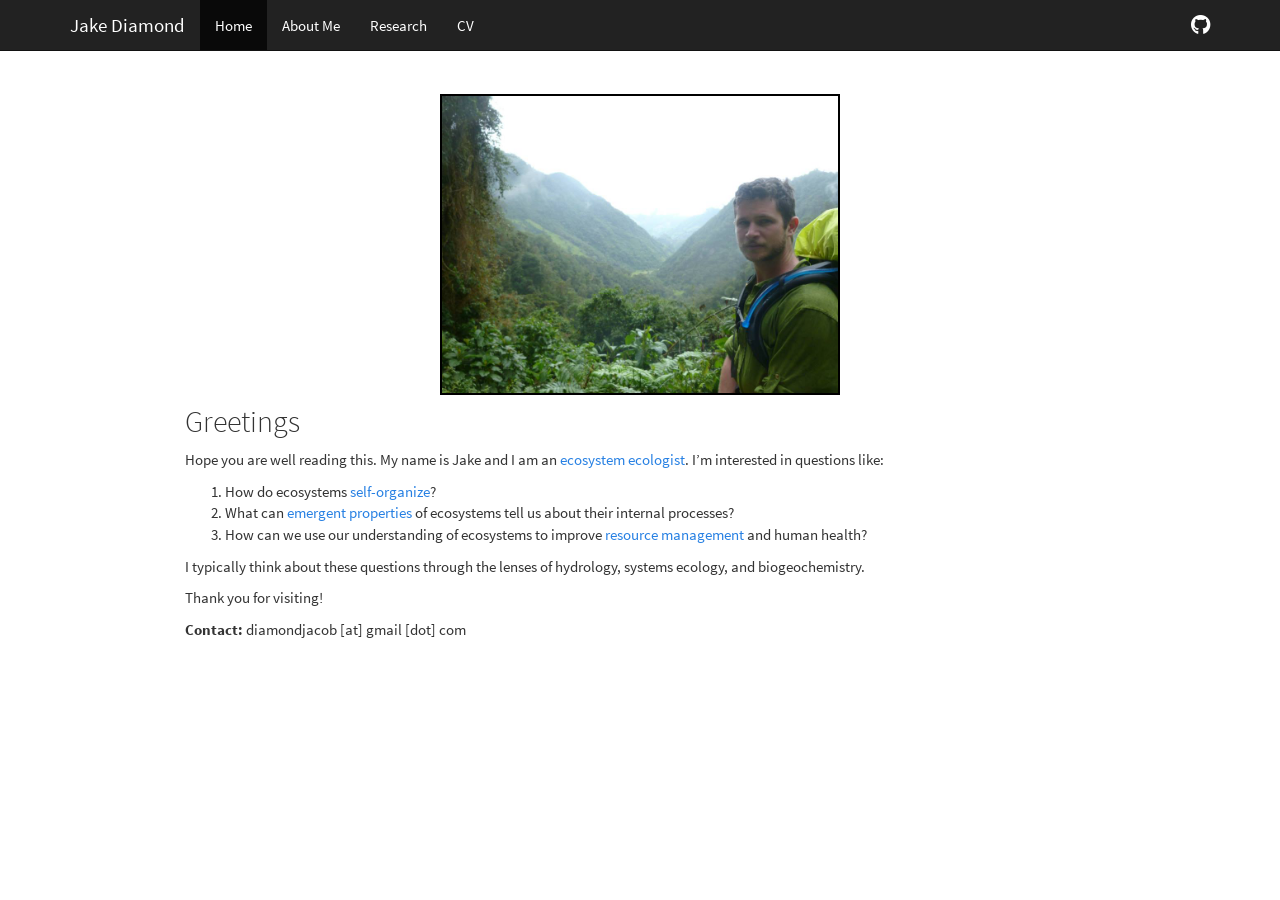
==== index.html @ 6dca362a "pagetitle" ====
<!DOCTYPE html>

<html xmlns="http://www.w3.org/1999/xhtml">

<head>

<meta charset="utf-8" />
<meta http-equiv="Content-Type" content="text/html; charset=utf-8" />
<meta name="generator" content="pandoc" />




<title>Jake Diamond’s Research Website</title>

<script src="site_libs/jquery-1.11.3/jquery.min.js"></script>
<meta name="viewport" content="width=device-width, initial-scale=1" />
<link href="site_libs/bootstrap-3.3.5/css/cosmo.min.css" rel="stylesheet" />
<script src="site_libs/bootstrap-3.3.5/js/bootstrap.min.js"></script>
<script src="site_libs/bootstrap-3.3.5/shim/html5shiv.min.js"></script>
<script src="site_libs/bootstrap-3.3.5/shim/respond.min.js"></script>
<script src="site_libs/navigation-1.1/tabsets.js"></script>
<link href="site_libs/highlightjs-9.12.0/textmate.css" rel="stylesheet" />
<script src="site_libs/highlightjs-9.12.0/highlight.js"></script>
<link href="site_libs/font-awesome-5.1.0/css/all.css" rel="stylesheet" />
<link href="site_libs/font-awesome-5.1.0/css/v4-shims.css" rel="stylesheet" />
<meta name="title" content="Jake Diamond's Website">
<meta name="description" content="Jake Diamond's Research Website">
<meta name="keywords" content="hydrology, ecology, ecohydrology, science">
<meta name="author" content="Jake Diamond">

<style type="text/css">code{white-space: pre;}</style>
<style type="text/css">
  pre:not([class]) {
    background-color: white;
  }
</style>
<script type="text/javascript">
if (window.hljs) {
  hljs.configure({languages: []});
  hljs.initHighlightingOnLoad();
  if (document.readyState && document.readyState === "complete") {
    window.setTimeout(function() { hljs.initHighlighting(); }, 0);
  }
}
</script>



<style type="text/css">
h1 {
  font-size: 34px;
}
h1.title {
  font-size: 38px;
}
h2 {
  font-size: 30px;
}
h3 {
  font-size: 24px;
}
h4 {
  font-size: 18px;
}
h5 {
  font-size: 16px;
}
h6 {
  font-size: 12px;
}
.table th:not([align]) {
  text-align: left;
}
</style>

<link rel="stylesheet" href="styles.css" type="text/css" />



<style type = "text/css">
.main-container {
  max-width: 940px;
  margin-left: auto;
  margin-right: auto;
}
code {
  color: inherit;
  background-color: rgba(0, 0, 0, 0.04);
}
img {
  max-width:100%;
  height: auto;
}
.tabbed-pane {
  padding-top: 12px;
}
.html-widget {
  margin-bottom: 20px;
}
button.code-folding-btn:focus {
  outline: none;
}
summary {
  display: list-item;
}
</style>


<style type="text/css">
/* padding for bootstrap navbar */
body {
  padding-top: 51px;
  padding-bottom: 40px;
}
/* offset scroll position for anchor links (for fixed navbar)  */
.section h1 {
  padding-top: 56px;
  margin-top: -56px;
}
.section h2 {
  padding-top: 56px;
  margin-top: -56px;
}
.section h3 {
  padding-top: 56px;
  margin-top: -56px;
}
.section h4 {
  padding-top: 56px;
  margin-top: -56px;
}
.section h5 {
  padding-top: 56px;
  margin-top: -56px;
}
.section h6 {
  padding-top: 56px;
  margin-top: -56px;
}
.dropdown-submenu {
  position: relative;
}
.dropdown-submenu>.dropdown-menu {
  top: 0;
  left: 100%;
  margin-top: -6px;
  margin-left: -1px;
  border-radius: 0 6px 6px 6px;
}
.dropdown-submenu:hover>.dropdown-menu {
  display: block;
}
.dropdown-submenu>a:after {
  display: block;
  content: " ";
  float: right;
  width: 0;
  height: 0;
  border-color: transparent;
  border-style: solid;
  border-width: 5px 0 5px 5px;
  border-left-color: #cccccc;
  margin-top: 5px;
  margin-right: -10px;
}
.dropdown-submenu:hover>a:after {
  border-left-color: #ffffff;
}
.dropdown-submenu.pull-left {
  float: none;
}
.dropdown-submenu.pull-left>.dropdown-menu {
  left: -100%;
  margin-left: 10px;
  border-radius: 6px 0 6px 6px;
}
</style>

<script>
// manage active state of menu based on current page
$(document).ready(function () {
  // active menu anchor
  href = window.location.pathname
  href = href.substr(href.lastIndexOf('/') + 1)
  if (href === "")
    href = "index.html";
  var menuAnchor = $('a[href="' + href + '"]');

  // mark it active
  menuAnchor.parent().addClass('active');

  // if it's got a parent navbar menu mark it active as well
  menuAnchor.closest('li.dropdown').addClass('active');
});
</script>

<!-- tabsets -->

<style type="text/css">
.tabset-dropdown > .nav-tabs {
  display: inline-table;
  max-height: 500px;
  min-height: 44px;
  overflow-y: auto;
  background: white;
  border: 1px solid #ddd;
  border-radius: 4px;
}

.tabset-dropdown > .nav-tabs > li.active:before {
  content: "";
  font-family: 'Glyphicons Halflings';
  display: inline-block;
  padding: 10px;
  border-right: 1px solid #ddd;
}

.tabset-dropdown > .nav-tabs.nav-tabs-open > li.active:before {
  content: "&#xe258;";
  border: none;
}

.tabset-dropdown > .nav-tabs.nav-tabs-open:before {
  content: "";
  font-family: 'Glyphicons Halflings';
  display: inline-block;
  padding: 10px;
  border-right: 1px solid #ddd;
}

.tabset-dropdown > .nav-tabs > li.active {
  display: block;
}

.tabset-dropdown > .nav-tabs > li > a,
.tabset-dropdown > .nav-tabs > li > a:focus,
.tabset-dropdown > .nav-tabs > li > a:hover {
  border: none;
  display: inline-block;
  border-radius: 4px;
}

.tabset-dropdown > .nav-tabs.nav-tabs-open > li {
  display: block;
  float: none;
}

.tabset-dropdown > .nav-tabs > li {
  display: none;
}
</style>

<script>
$(document).ready(function () {
  window.buildTabsets("TOC");
});

$(document).ready(function () {
  $('.tabset-dropdown > .nav-tabs > li').click(function () {
    $(this).parent().toggleClass('nav-tabs-open')
  });
});
</script>

<!-- code folding -->




</head>

<body>


<div class="container-fluid main-container">




<div class="navbar navbar-default  navbar-fixed-top" role="navigation">
  <div class="container">
    <div class="navbar-header">
      <button type="button" class="navbar-toggle collapsed" data-toggle="collapse" data-target="#navbar">
        <span class="icon-bar"></span>
        <span class="icon-bar"></span>
        <span class="icon-bar"></span>
      </button>
      <a class="navbar-brand" href="index.html">Jake Diamond</a>
    </div>
    <div id="navbar" class="navbar-collapse collapse">
      <ul class="nav navbar-nav">
        <li>
  <a href="index.html">Home</a>
</li>
<li>
  <a href="about.html">About Me</a>
</li>
<li>
  <a href="research.html">Research</a>
</li>
<li>
  <a href="docs/CV.pdf">CV</a>
</li>
      </ul>
      <ul class="nav navbar-nav navbar-right">
        <li>
  <a href="http://github.com/jakediamond">
    <span class="fa fa-github fa-lg"></span>
     
  </a>
</li>
      </ul>
    </div><!--/.nav-collapse -->
  </div><!--/.container -->
</div><!--/.navbar -->

<div class="fluid-row" id="header">




</div>


<p><br />
<br />
<img src="images/jake_cordillera_central.jpg" width="400px" style="display:block; margin:auto; padding:2px; background-color:#000000" /></p>
<div id="greetings" class="section level2">
<h2>Greetings</h2>
<p>Hope you are well reading this. My name is Jake and I am an <a href="https://en.wikipedia.org/wiki/Ecosystem_ecology">ecosystem ecologist</a>. I’m interested in questions like:</p>
<ol style="list-style-type: decimal">
<li>How do ecosystems <a href="https://en.wikipedia.org/wiki/Self-organization">self-organize</a>?</li>
<li>What can <a href="https://en.wikipedia.org/wiki/Emergence#Emergent_structures_in_nature">emergent properties</a> of ecosystems tell us about their internal processes?</li>
<li>How can we use our understanding of ecosystems to improve <a href="https://en.wikipedia.org/wiki/Environmental_resource_management">resource management</a> and human health?</li>
</ol>
<p>I typically think about these questions through the lenses of hydrology, systems ecology, and biogeochemistry.</p>
<p>Thank you for visiting!</p>
<p><strong>Contact:</strong> diamondjacob [at] gmail [dot] com</p>
</div>




</div>

<script>

// add bootstrap table styles to pandoc tables
function bootstrapStylePandocTables() {
  $('tr.header').parent('thead').parent('table').addClass('table table-condensed');
}
$(document).ready(function () {
  bootstrapStylePandocTables();
});


</script>

<!-- dynamically load mathjax for compatibility with self-contained -->
<script>
  (function () {
    var script = document.createElement("script");
    script.type = "text/javascript";
    script.src  = "https://mathjax.rstudio.com/latest/MathJax.js?config=TeX-AMS-MML_HTMLorMML";
    document.getElementsByTagName("head")[0].appendChild(script);
  })();
</script>

</body>
</html>
---- site_libs/bootstrap-3.3.5/css/cosmo.min.css ----
@font-face {
  font-family: 'Source Sans Pro';
  font-style: normal;
  font-weight: 300;
  src: url(fonts/SourceSansProLight.ttf) format('truetype');
}
@font-face {
  font-family: 'Source Sans Pro';
  font-style: normal;
  font-weight: 400;
  src: url(fonts/SourceSansPro.ttf) format('truetype');
}
@font-face {
  font-family: 'Source Sans Pro';
  font-style: normal;
  font-weight: 700;
  src: url(fonts/SourceSansProBold.ttf) format('truetype');
}

/*!
 * bootswatch v3.3.6
 * Homepage: http://bootswatch.com
 * Copyright 2012-2015 Thomas Park
 * Licensed under MIT
 * Based on Bootstrap
*//*!
 * Bootstrap v3.3.6 (http://getbootstrap.com)
 * Copyright 2011-2015 Twitter, Inc.
 * Licensed under MIT (https://github.com/twbs/bootstrap/blob/master/LICENSE)
 *//*! normalize.css v3.0.3 | MIT License | github.com/necolas/normalize.css */html{font-family:sans-serif;-ms-text-size-adjust:100%;-webkit-text-size-adjust:100%}body{margin:0}article,aside,details,figcaption,figure,footer,header,hgroup,main,menu,nav,section,summary{display:block}audio,canvas,progress,video{display:inline-block;vertical-align:baseline}audio:not([controls]){display:none;height:0}[hidden],template{display:none}a{background-color:transparent}a:active,a:hover{outline:0}abbr[title]{border-bottom:1px dotted}b,strong{font-weight:bold}dfn{font-style:italic}h1{font-size:2em;margin:0.67em 0}mark{background:#ff0;color:#000}small{font-size:80%}sub,sup{font-size:75%;line-height:0;position:relative;vertical-align:baseline}sup{top:-0.5em}sub{bottom:-0.25em}img{border:0}svg:not(:root){overflow:hidden}figure{margin:1em 40px}hr{-webkit-box-sizing:content-box;-moz-box-sizing:content-box;box-sizing:content-box;height:0}pre{overflow:auto}code,kbd,pre,samp{font-family:monospace, monospace;font-size:1em}button,input,optgroup,select,textarea{color:inherit;font:inherit;margin:0}button{overflow:visible}button,select{text-transform:none}button,html input[type="button"],input[type="reset"],input[type="submit"]{-webkit-appearance:button;cursor:pointer}button[disabled],html input[disabled]{cursor:default}button::-moz-focus-inner,input::-moz-focus-inner{border:0;padding:0}input{line-height:normal}input[type="checkbox"],input[type="radio"]{-webkit-box-sizing:border-box;-moz-box-sizing:border-box;box-sizing:border-box;padding:0}input[type="number"]::-webkit-inner-spin-button,input[type="number"]::-webkit-outer-spin-button{height:auto}input[type="search"]{-webkit-appearance:textfield;-webkit-box-sizing:content-box;-moz-box-sizing:content-box;box-sizing:content-box}input[type="search"]::-webkit-search-cancel-button,input[type="search"]::-webkit-search-decoration{-webkit-appearance:none}fieldset{border:1px solid #c0c0c0;margin:0 2px;padding:0.35em 0.625em 0.75em}legend{border:0;padding:0}textarea{overflow:auto}optgroup{font-weight:bold}table{border-collapse:collapse;border-spacing:0}td,th{padding:0}/*! Source: https://github.com/h5bp/html5-boilerplate/blob/master/src/css/main.css */@media print{*,*:before,*:after{background:transparent !important;color:#000 !important;-webkit-box-shadow:none !important;box-shadow:none !important;text-shadow:none !important}a,a:visited{text-decoration:underline}a[href]:after{content:" (" attr(href) ")"}abbr[title]:after{content:" (" attr(title) ")"}a[href^="#"]:after,a[href^="javascript:"]:after{content:""}pre,blockquote{border:1px solid #999;page-break-inside:avoid}thead{display:table-header-group}tr,img{page-break-inside:avoid}img{max-width:100% !important}p,h2,h3{orphans:3;widows:3}h2,h3{page-break-after:avoid}.navbar{display:none}.btn>.caret,.dropup>.btn>.caret{border-top-color:#000 !important}.label{border:1px solid #000}.table{border-collapse:collapse !important}.table td,.table th{background-color:#fff !important}.table-bordered th,.table-bordered td{border:1px solid #ddd !important}}@font-face{font-family:'Glyphicons Halflings';src:url('../fonts/glyphicons-halflings-regular.eot');src:url('../fonts/glyphicons-halflings-regular.eot?#iefix') format('embedded-opentype'),url('../fonts/glyphicons-halflings-regular.woff') format('woff'),url('../fonts/glyphicons-halflings-regular.ttf') format('truetype'),url('../fonts/glyphicons-halflings-regular.svg#glyphicons_halflingsregular') format('svg')}.glyphicon{position:relative;top:1px;display:inline-block;font-family:'Glyphicons Halflings';font-style:normal;font-weight:normal;line-height:1;-webkit-font-smoothing:antialiased;-moz-osx-font-smoothing:grayscale}.glyphicon-asterisk:before{content:"\002a"}.glyphicon-plus:before{content:"\002b"}.glyphicon-euro:before,.glyphicon-eur:before{content:"\20ac"}.glyphicon-minus:before{content:"\2212"}.glyphicon-cloud:before{content:"\2601"}.glyphicon-envelope:before{content:"\2709"}.glyphicon-pencil:before{content:"\270f"}.glyphicon-glass:before{content:"\e001"}.glyphicon-music:before{content:"\e002"}.glyphicon-search:before{content:"\e003"}.glyphicon-heart:before{content:"\e005"}.glyphicon-star:before{content:"\e006"}.glyphicon-star-empty:before{content:"\e007"}.glyphicon-user:before{content:"\e008"}.glyphicon-film:before{content:"\e009"}.glyphicon-th-large:before{content:"\e010"}.glyphicon-th:before{content:"\e011"}.glyphicon-th-list:before{content:"\e012"}.glyphicon-ok:before{content:"\e013"}.glyphicon-remove:before{content:"\e014"}.glyphicon-zoom-in:before{content:"\e015"}.glyphicon-zoom-out:before{content:"\e016"}.glyphicon-off:before{content:"\e017"}.glyphicon-signal:before{content:"\e018"}.glyphicon-cog:before{content:"\e019"}.glyphicon-trash:before{content:"\e020"}.glyphicon-home:before{content:"\e021"}.glyphicon-file:before{content:"\e022"}.glyphicon-time:before{content:"\e023"}.glyphicon-road:before{content:"\e024"}.glyphicon-download-alt:before{content:"\e025"}.glyphicon-download:before{content:"\e026"}.glyphicon-upload:before{content:"\e027"}.glyphicon-inbox:before{content:"\e028"}.glyphicon-play-circle:before{content:"\e029"}.glyphicon-repeat:before{content:"\e030"}.glyphicon-refresh:before{content:"\e031"}.glyphicon-list-alt:before{content:"\e032"}.glyphicon-lock:before{content:"\e033"}.glyphicon-flag:before{content:"\e034"}.glyphicon-headphones:before{content:"\e035"}.glyphicon-volume-off:before{content:"\e036"}.glyphicon-volume-down:before{content:"\e037"}.glyphicon-volume-up:before{content:"\e038"}.glyphicon-qrcode:before{content:"\e039"}.glyphicon-barcode:before{content:"\e040"}.glyphicon-tag:before{content:"\e041"}.glyphicon-tags:before{content:"\e042"}.glyphicon-book:before{content:"\e043"}.glyphicon-bookmark:before{content:"\e044"}.glyphicon-print:before{content:"\e045"}.glyphicon-camera:before{content:"\e046"}.glyphicon-font:before{content:"\e047"}.glyphicon-bold:before{content:"\e048"}.glyphicon-italic:before{content:"\e049"}.glyphicon-text-height:before{content:"\e050"}.glyphicon-text-width:before{content:"\e051"}.glyphicon-align-left:before{content:"\e052"}.glyphicon-align-center:before{content:"\e053"}.glyphicon-align-right:before{content:"\e054"}.glyphicon-align-justify:before{content:"\e055"}.glyphicon-list:before{content:"\e056"}.glyphicon-indent-left:before{content:"\e057"}.glyphicon-indent-right:before{content:"\e058"}.glyphicon-facetime-video:before{content:"\e059"}.glyphicon-picture:before{content:"\e060"}.glyphicon-map-marker:before{content:"\e062"}.glyphicon-adjust:before{content:"\e063"}.glyphicon-tint:before{content:"\e064"}.glyphicon-edit:before{content:"\e065"}.glyphicon-share:before{content:"\e066"}.glyphicon-check:before{content:"\e067"}.glyphicon-move:before{content:"\e068"}.glyphicon-step-backward:before{content:"\e069"}.glyphicon-fast-backward:before{content:"\e070"}.glyphicon-backward:before{content:"\e071"}.glyphicon-play:before{content:"\e072"}.glyphicon-pause:before{content:"\e073"}.glyphicon-stop:before{content:"\e074"}.glyphicon-forward:before{content:"\e075"}.glyphicon-fast-forward:before{content:"\e076"}.glyphicon-step-forward:before{content:"\e077"}.glyphicon-eject:before{content:"\e078"}.glyphicon-chevron-left:before{content:"\e079"}.glyphicon-chevron-right:before{content:"\e080"}.glyphicon-plus-sign:before{content:"\e081"}.glyphicon-minus-sign:before{content:"\e082"}.glyphicon-remove-sign:before{content:"\e083"}.glyphicon-ok-sign:before{content:"\e084"}.glyphicon-question-sign:before{content:"\e085"}.glyphicon-info-sign:before{content:"\e086"}.glyphicon-screenshot:before{content:"\e087"}.glyphicon-remove-circle:before{content:"\e088"}.glyphicon-ok-circle:before{content:"\e089"}.glyphicon-ban-circle:before{content:"\e090"}.glyphicon-arrow-left:before{content:"\e091"}.glyphicon-arrow-right:before{content:"\e092"}.glyphicon-arrow-up:before{content:"\e093"}.glyphicon-arrow-down:before{content:"\e094"}.glyphicon-share-alt:before{content:"\e095"}.glyphicon-resize-full:before{content:"\e096"}.glyphicon-resize-small:before{content:"\e097"}.glyphicon-exclamation-sign:before{content:"\e101"}.glyphicon-gift:before{content:"\e102"}.glyphicon-leaf:before{content:"\e103"}.glyphicon-fire:before{content:"\e104"}.glyphicon-eye-open:before{content:"\e105"}.glyphicon-eye-close:before{content:"\e106"}.glyphicon-warning-sign:before{content:"\e107"}.glyphicon-plane:before{content:"\e108"}.glyphicon-calendar:before{content:"\e109"}.glyphicon-random:before{content:"\e110"}.glyphicon-comment:before{content:"\e111"}.glyphicon-magnet:before{content:"\e112"}.glyphicon-chevron-up:before{content:"\e113"}.glyphicon-chevron-down:before{content:"\e114"}.glyphicon-retweet:before{content:"\e115"}.glyphicon-shopping-cart:before{content:"\e116"}.glyphicon-folder-close:before{content:"\e117"}.glyphicon-folder-open:before{content:"\e118"}.glyphicon-resize-vertical:before{content:"\e119"}.glyphicon-resize-horizontal:before{content:"\e120"}.glyphicon-hdd:before{content:"\e121"}.glyphicon-bullhorn:before{content:"\e122"}.glyphicon-bell:before{content:"\e123"}.glyphicon-certificate:before{content:"\e124"}.glyphicon-thumbs-up:before{content:"\e125"}.glyphicon-thumbs-down:before{content:"\e126"}.glyphicon-hand-right:before{content:"\e127"}.glyphicon-hand-left:before{content:"\e128"}.glyphicon-hand-up:before{content:"\e129"}.glyphicon-hand-down:before{content:"\e130"}.glyphicon-circle-arrow-right:before{content:"\e131"}.glyphicon-circle-arrow-left:before{content:"\e132"}.glyphicon-circle-arrow-up:before{content:"\e133"}.glyphicon-circle-arrow-down:before{content:"\e134"}.glyphicon-globe:before{content:"\e135"}.glyphicon-wrench:before{content:"\e136"}.glyphicon-tasks:before{content:"\e137"}.glyphicon-filter:before{content:"\e138"}.glyphicon-briefcase:before{content:"\e139"}.glyphicon-fullscreen:before{content:"\e140"}.glyphicon-dashboard:before{content:"\e141"}.glyphicon-paperclip:before{content:"\e142"}.glyphicon-heart-empty:before{content:"\e143"}.glyphicon-link:before{content:"\e144"}.glyphicon-phone:before{content:"\e145"}.glyphicon-pushpin:before{content:"\e146"}.glyphicon-usd:before{content:"\e148"}.glyphicon-gbp:before{content:"\e149"}.glyphicon-sort:before{content:"\e150"}.glyphicon-sort-by-alphabet:before{content:"\e151"}.glyphicon-sort-by-alphabet-alt:before{content:"\e152"}.glyphicon-sort-by-order:before{content:"\e153"}.glyphicon-sort-by-order-alt:before{content:"\e154"}.glyphicon-sort-by-attributes:before{content:"\e155"}.glyphicon-sort-by-attributes-alt:before{content:"\e156"}.glyphicon-unchecked:before{content:"\e157"}.glyphicon-expand:before{content:"\e158"}.glyphicon-collapse-down:before{content:"\e159"}.glyphicon-collapse-up:before{content:"\e160"}.glyphicon-log-in:before{content:"\e161"}.glyphicon-flash:before{content:"\e162"}.glyphicon-log-out:before{content:"\e163"}.glyphicon-new-window:before{content:"\e164"}.glyphicon-record:before{content:"\e165"}.glyphicon-save:before{content:"\e166"}.glyphicon-open:before{content:"\e167"}.glyphicon-saved:before{content:"\e168"}.glyphicon-import:before{content:"\e169"}.glyphicon-export:before{content:"\e170"}.glyphicon-send:before{content:"\e171"}.glyphicon-floppy-disk:before{content:"\e172"}.glyphicon-floppy-saved:before{content:"\e173"}.glyphicon-floppy-remove:before{content:"\e174"}.glyphicon-floppy-save:before{content:"\e175"}.glyphicon-floppy-open:before{content:"\e176"}.glyphicon-credit-card:before{content:"\e177"}.glyphicon-transfer:before{content:"\e178"}.glyphicon-cutlery:before{content:"\e179"}.glyphicon-header:before{content:"\e180"}.glyphicon-compressed:before{content:"\e181"}.glyphicon-earphone:before{content:"\e182"}.glyphicon-phone-alt:before{content:"\e183"}.glyphicon-tower:before{content:"\e184"}.glyphicon-stats:before{content:"\e185"}.glyphicon-sd-video:before{content:"\e186"}.glyphicon-hd-video:before{content:"\e187"}.glyphicon-subtitles:before{content:"\e188"}.glyphicon-sound-stereo:before{content:"\e189"}.glyphicon-sound-dolby:before{content:"\e190"}.glyphicon-sound-5-1:before{content:"\e191"}.glyphicon-sound-6-1:before{content:"\e192"}.glyphicon-sound-7-1:before{content:"\e193"}.glyphicon-copyright-mark:before{content:"\e194"}.glyphicon-registration-mark:before{content:"\e195"}.glyphicon-cloud-download:before{content:"\e197"}.glyphicon-cloud-upload:before{content:"\e198"}.glyphicon-tree-conifer:before{content:"\e199"}.glyphicon-tree-deciduous:before{content:"\e200"}.glyphicon-cd:before{content:"\e201"}.glyphicon-save-file:before{content:"\e202"}.glyphicon-open-file:before{content:"\e203"}.glyphicon-level-up:before{content:"\e204"}.glyphicon-copy:before{content:"\e205"}.glyphicon-paste:before{content:"\e206"}.glyphicon-alert:before{content:"\e209"}.glyphicon-equalizer:before{content:"\e210"}.glyphicon-king:before{content:"\e211"}.glyphicon-queen:before{content:"\e212"}.glyphicon-pawn:before{content:"\e213"}.glyphicon-bishop:before{content:"\e214"}.glyphicon-knight:before{content:"\e215"}.glyphicon-baby-formula:before{content:"\e216"}.glyphicon-tent:before{content:"\26fa"}.glyphicon-blackboard:before{content:"\e218"}.glyphicon-bed:before{content:"\e219"}.glyphicon-apple:before{content:"\f8ff"}.glyphicon-erase:before{content:"\e221"}.glyphicon-hourglass:before{content:"\231b"}.glyphicon-lamp:before{content:"\e223"}.glyphicon-duplicate:before{content:"\e224"}.glyphicon-piggy-bank:before{content:"\e225"}.glyphicon-scissors:before{content:"\e226"}.glyphicon-bitcoin:before{content:"\e227"}.glyphicon-btc:before{content:"\e227"}.glyphicon-xbt:before{content:"\e227"}.glyphicon-yen:before{content:"\00a5"}.glyphicon-jpy:before{content:"\00a5"}.glyphicon-ruble:before{content:"\20bd"}.glyphicon-rub:before{content:"\20bd"}.glyphicon-scale:before{content:"\e230"}.glyphicon-ice-lolly:before{content:"\e231"}.glyphicon-ice-lolly-tasted:before{content:"\e232"}.glyphicon-education:before{content:"\e233"}.glyphicon-option-horizontal:before{content:"\e234"}.glyphicon-option-vertical:before{content:"\e235"}.glyphicon-menu-hamburger:before{content:"\e236"}.glyphicon-modal-window:before{content:"\e237"}.glyphicon-oil:before{content:"\e238"}.glyphicon-grain:before{content:"\e239"}.glyphicon-sunglasses:before{content:"\e240"}.glyphicon-text-size:before{content:"\e241"}.glyphicon-text-color:before{content:"\e242"}.glyphicon-text-background:before{content:"\e243"}.glyphicon-object-align-top:before{content:"\e244"}.glyphicon-object-align-bottom:before{content:"\e245"}.glyphicon-object-align-horizontal:before{content:"\e246"}.glyphicon-object-align-left:before{content:"\e247"}.glyphicon-object-align-vertical:before{content:"\e248"}.glyphicon-object-align-right:before{content:"\e249"}.glyphicon-triangle-right:before{content:"\e250"}.glyphicon-triangle-left:before{content:"\e251"}.glyphicon-triangle-bottom:before{content:"\e252"}.glyphicon-triangle-top:before{content:"\e253"}.glyphicon-console:before{content:"\e254"}.glyphicon-superscript:before{content:"\e255"}.glyphicon-subscript:before{content:"\e256"}.glyphicon-menu-left:before{content:"\e257"}.glyphicon-menu-right:before{content:"\e258"}.glyphicon-menu-down:before{content:"\e259"}.glyphicon-menu-up:before{content:"\e260"}*{-webkit-box-sizing:border-box;-moz-box-sizing:border-box;box-sizing:border-box}*:before,*:after{-webkit-box-sizing:border-box;-moz-box-sizing:border-box;box-sizing:border-box}html{font-size:10px;-webkit-tap-highlight-color:rgba(0,0,0,0)}body{font-family:"Source Sans Pro",Calibri,Candara,Arial,sans-serif;font-size:15px;line-height:1.42857143;color:#333333;background-color:#ffffff}input,button,select,textarea{font-family:inherit;font-size:inherit;line-height:inherit}a{color:#2780e3;text-decoration:none}a:hover,a:focus{color:#165ba8;text-decoration:underline}a:focus{outline:thin dotted;outline:5px auto -webkit-focus-ring-color;outline-offset:-2px}figure{margin:0}img{vertical-align:middle}.img-responsive,.thumbnail>img,.thumbnail a>img,.carousel-inner>.item>img,.carousel-inner>.item>a>img{display:block;max-width:100%;height:auto}.img-rounded{border-radius:0}.img-thumbnail{padding:4px;line-height:1.42857143;background-color:#ffffff;border:1px solid #dddddd;border-radius:0;-webkit-transition:all .2s ease-in-out;-o-transition:all .2s ease-in-out;transition:all .2s ease-in-out;display:inline-block;max-width:100%;height:auto}.img-circle{border-radius:50%}hr{margin-top:21px;margin-bottom:21px;border:0;border-top:1px solid #e6e6e6}.sr-only{position:absolute;width:1px;height:1px;margin:-1px;padding:0;overflow:hidden;clip:rect(0, 0, 0, 0);border:0}.sr-only-focusable:active,.sr-only-focusable:focus{position:static;width:auto;height:auto;margin:0;overflow:visible;clip:auto}[role="button"]{cursor:pointer}h1,h2,h3,h4,h5,h6,.h1,.h2,.h3,.h4,.h5,.h6{font-family:"Source Sans Pro",Calibri,Candara,Arial,sans-serif;font-weight:300;line-height:1.1;color:inherit}h1 small,h2 small,h3 small,h4 small,h5 small,h6 small,.h1 small,.h2 small,.h3 small,.h4 small,.h5 small,.h6 small,h1 .small,h2 .small,h3 .small,h4 .small,h5 .small,h6 .small,.h1 .small,.h2 .small,.h3 .small,.h4 .small,.h5 .small,.h6 .small{font-weight:normal;line-height:1;color:#999999}h1,.h1,h2,.h2,h3,.h3{margin-top:21px;margin-bottom:10.5px}h1 small,.h1 small,h2 small,.h2 small,h3 small,.h3 small,h1 .small,.h1 .small,h2 .small,.h2 .small,h3 .small,.h3 .small{font-size:65%}h4,.h4,h5,.h5,h6,.h6{margin-top:10.5px;margin-bottom:10.5px}h4 small,.h4 small,h5 small,.h5 small,h6 small,.h6 small,h4 .small,.h4 .small,h5 .small,.h5 .small,h6 .small,.h6 .small{font-size:75%}h1,.h1{font-size:39px}h2,.h2{font-size:32px}h3,.h3{font-size:26px}h4,.h4{font-size:19px}h5,.h5{font-size:15px}h6,.h6{font-size:13px}p{margin:0 0 10.5px}.lead{margin-bottom:21px;font-size:17px;font-weight:300;line-height:1.4}@media (min-width:768px){.lead{font-size:22.5px}}small,.small{font-size:86%}mark,.mark{background-color:#ff7518;padding:.2em}.text-left{text-align:left}.text-right{text-align:right}.text-center{text-align:center}.text-justify{text-align:justify}.text-nowrap{white-space:nowrap}.text-lowercase{text-transform:lowercase}.text-uppercase{text-transform:uppercase}.text-capitalize{text-transform:capitalize}.text-muted{color:#999999}.text-primary{color:#2780e3}a.text-primary:hover,a.text-primary:focus{color:#1967be}.text-success{color:#ffffff}a.text-success:hover,a.text-success:focus{color:#e6e6e6}.text-info{color:#ffffff}a.text-info:hover,a.text-info:focus{color:#e6e6e6}.text-warning{color:#ffffff}a.text-warning:hover,a.text-warning:focus{color:#e6e6e6}.text-danger{color:#ffffff}a.text-danger:hover,a.text-danger:focus{color:#e6e6e6}.bg-primary{color:#fff;background-color:#2780e3}a.bg-primary:hover,a.bg-primary:focus{background-color:#1967be}.bg-success{background-color:#3fb618}a.bg-success:hover,a.bg-success:focus{background-color:#2f8912}.bg-info{background-color:#9954bb}a.bg-info:hover,a.bg-info:focus{background-color:#7e3f9d}.bg-warning{background-color:#ff7518}a.bg-warning:hover,a.bg-warning:focus{background-color:#e45c00}.bg-danger{background-color:#ff0039}a.bg-danger:hover,a.bg-danger:focus{background-color:#cc002e}.page-header{padding-bottom:9.5px;margin:42px 0 21px;border-bottom:1px solid #e6e6e6}ul,ol{margin-top:0;margin-bottom:10.5px}ul ul,ol ul,ul ol,ol ol{margin-bottom:0}.list-unstyled{padding-left:0;list-style:none}.list-inline{padding-left:0;list-style:none;margin-left:-5px}.list-inline>li{display:inline-block;padding-left:5px;padding-right:5px}dl{margin-top:0;margin-bottom:21px}dt,dd{line-height:1.42857143}dt{font-weight:bold}dd{margin-left:0}@media (min-width:768px){.dl-horizontal dt{float:left;width:160px;clear:left;text-align:right;overflow:hidden;text-overflow:ellipsis;white-space:nowrap}.dl-horizontal dd{margin-left:180px}}abbr[title],abbr[data-original-title]{cursor:help;border-bottom:1px dotted #999999}.initialism{font-size:90%;text-transform:uppercase}blockquote{padding:10.5px 21px;margin:0 0 21px;font-size:18.75px;border-left:5px solid #e6e6e6}blockquote p:last-child,blockquote ul:last-child,blockquote ol:last-child{margin-bottom:0}blockquote footer,blockquote small,blockquote .small{display:block;font-size:80%;line-height:1.42857143;color:#999999}blockquote footer:before,blockquote small:before,blockquote .small:before{content:'\2014 \00A0'}.blockquote-reverse,blockquote.pull-right{padding-right:15px;padding-left:0;border-right:5px solid #e6e6e6;border-left:0;text-align:right}.blockquote-reverse footer:before,blockquote.pull-right footer:before,.blockquote-reverse small:before,blockquote.pull-right small:before,.blockquote-reverse .small:before,blockquote.pull-right .small:before{content:''}.blockquote-reverse footer:after,blockquote.pull-right footer:after,.blockquote-reverse small:after,blockquote.pull-right small:after,.blockquote-reverse .small:after,blockquote.pull-right .small:after{content:'\00A0 \2014'}address{margin-bottom:21px;font-style:normal;line-height:1.42857143}code,kbd,pre,samp{font-family:monospace}code{padding:2px 4px;font-size:90%;color:#c7254e;background-color:#f9f2f4;border-radius:0}kbd{padding:2px 4px;font-size:90%;color:#ffffff;background-color:#333333;border-radius:0;-webkit-box-shadow:inset 0 -1px 0 rgba(0,0,0,0.25);box-shadow:inset 0 -1px 0 rgba(0,0,0,0.25)}kbd kbd{padding:0;font-size:100%;font-weight:bold;-webkit-box-shadow:none;box-shadow:none}pre{display:block;padding:10px;margin:0 0 10.5px;font-size:14px;line-height:1.42857143;word-break:break-all;word-wrap:break-word;color:#333333;background-color:#f5f5f5;border:1px solid #cccccc;border-radius:0}pre code{padding:0;font-size:inherit;color:inherit;white-space:pre-wrap;background-color:transparent;border-radius:0}.pre-scrollable{max-height:340px;overflow-y:scroll}.container{margin-right:auto;margin-left:auto;padding-left:15px;padding-right:15px}@media (min-width:768px){.container{width:750px}}@media (min-width:992px){.container{width:970px}}@media (min-width:1200px){.container{width:1170px}}.container-fluid{margin-right:auto;margin-left:auto;padding-left:15px;padding-right:15px}.row{margin-left:-15px;margin-right:-15px}.col-xs-1,.col-sm-1,.col-md-1,.col-lg-1,.col-xs-2,.col-sm-2,.col-md-2,.col-lg-2,.col-xs-3,.col-sm-3,.col-md-3,.col-lg-3,.col-xs-4,.col-sm-4,.col-md-4,.col-lg-4,.col-xs-5,.col-sm-5,.col-md-5,.col-lg-5,.col-xs-6,.col-sm-6,.col-md-6,.col-lg-6,.col-xs-7,.col-sm-7,.col-md-7,.col-lg-7,.col-xs-8,.col-sm-8,.col-md-8,.col-lg-8,.col-xs-9,.col-sm-9,.col-md-9,.col-lg-9,.col-xs-10,.col-sm-10,.col-md-10,.col-lg-10,.col-xs-11,.col-sm-11,.col-md-11,.col-lg-11,.col-xs-12,.col-sm-12,.col-md-12,.col-lg-12{position:relative;min-height:1px;padding-left:15px;padding-right:15px}.col-xs-1,.col-xs-2,.col-xs-3,.col-xs-4,.col-xs-5,.col-xs-6,.col-xs-7,.col-xs-8,.col-xs-9,.col-xs-10,.col-xs-11,.col-xs-12{float:left}.col-xs-12{width:100%}.col-xs-11{width:91.66666667%}.col-xs-10{width:83.33333333%}.col-xs-9{width:75%}.col-xs-8{width:66.66666667%}.col-xs-7{width:58.33333333%}.col-xs-6{width:50%}.col-xs-5{width:41.66666667%}.col-xs-4{width:33.33333333%}.col-xs-3{width:25%}.col-xs-2{width:16.66666667%}.col-xs-1{width:8.33333333%}.col-xs-pull-12{right:100%}.col-xs-pull-11{right:91.66666667%}.col-xs-pull-10{right:83.33333333%}.col-xs-pull-9{right:75%}.col-xs-pull-8{right:66.66666667%}.col-xs-pull-7{right:58.33333333%}.col-xs-pull-6{right:50%}.col-xs-pull-5{right:41.66666667%}.col-xs-pull-4{right:33.33333333%}.col-xs-pull-3{right:25%}.col-xs-pull-2{right:16.66666667%}.col-xs-pull-1{right:8.33333333%}.col-xs-pull-0{right:auto}.col-xs-push-12{left:100%}.col-xs-push-11{left:91.66666667%}.col-xs-push-10{left:83.33333333%}.col-xs-push-9{left:75%}.col-xs-push-8{left:66.66666667%}.col-xs-push-7{left:58.33333333%}.col-xs-push-6{left:50%}.col-xs-push-5{left:41.66666667%}.col-xs-push-4{left:33.33333333%}.col-xs-push-3{left:25%}.col-xs-push-2{left:16.66666667%}.col-xs-push-1{left:8.33333333%}.col-xs-push-0{left:auto}.col-xs-offset-12{margin-left:100%}.col-xs-offset-11{margin-left:91.66666667%}.col-xs-offset-10{margin-left:83.33333333%}.col-xs-offset-9{margin-left:75%}.col-xs-offset-8{margin-left:66.66666667%}.col-xs-offset-7{margin-left:58.33333333%}.col-xs-offset-6{margin-left:50%}.col-xs-offset-5{margin-left:41.66666667%}.col-xs-offset-4{margin-left:33.33333333%}.col-xs-offset-3{margin-left:25%}.col-xs-offset-2{margin-left:16.66666667%}.col-xs-offset-1{margin-left:8.33333333%}.col-xs-offset-0{margin-left:0%}@media (min-width:768px){.col-sm-1,.col-sm-2,.col-sm-3,.col-sm-4,.col-sm-5,.col-sm-6,.col-sm-7,.col-sm-8,.col-sm-9,.col-sm-10,.col-sm-11,.col-sm-12{float:left}.col-sm-12{width:100%}.col-sm-11{width:91.66666667%}.col-sm-10{width:83.33333333%}.col-sm-9{width:75%}.col-sm-8{width:66.66666667%}.col-sm-7{width:58.33333333%}.col-sm-6{width:50%}.col-sm-5{width:41.66666667%}.col-sm-4{width:33.33333333%}.col-sm-3{width:25%}.col-sm-2{width:16.66666667%}.col-sm-1{width:8.33333333%}.col-sm-pull-12{right:100%}.col-sm-pull-11{right:91.66666667%}.col-sm-pull-10{right:83.33333333%}.col-sm-pull-9{right:75%}.col-sm-pull-8{right:66.66666667%}.col-sm-pull-7{right:58.33333333%}.col-sm-pull-6{right:50%}.col-sm-pull-5{right:41.66666667%}.col-sm-pull-4{right:33.33333333%}.col-sm-pull-3{right:25%}.col-sm-pull-2{right:16.66666667%}.col-sm-pull-1{right:8.33333333%}.col-sm-pull-0{right:auto}.col-sm-push-12{left:100%}.col-sm-push-11{left:91.66666667%}.col-sm-push-10{left:83.33333333%}.col-sm-push-9{left:75%}.col-sm-push-8{left:66.66666667%}.col-sm-push-7{left:58.33333333%}.col-sm-push-6{left:50%}.col-sm-push-5{left:41.66666667%}.col-sm-push-4{left:33.33333333%}.col-sm-push-3{left:25%}.col-sm-push-2{left:16.66666667%}.col-sm-push-1{left:8.33333333%}.col-sm-push-0{left:auto}.col-sm-offset-12{margin-left:100%}.col-sm-offset-11{margin-left:91.66666667%}.col-sm-offset-10{margin-left:83.33333333%}.col-sm-offset-9{margin-left:75%}.col-sm-offset-8{margin-left:66.66666667%}.col-sm-offset-7{margin-left:58.33333333%}.col-sm-offset-6{margin-left:50%}.col-sm-offset-5{margin-left:41.66666667%}.col-sm-offset-4{margin-left:33.33333333%}.col-sm-offset-3{margin-left:25%}.col-sm-offset-2{margin-left:16.66666667%}.col-sm-offset-1{margin-left:8.33333333%}.col-sm-offset-0{margin-left:0%}}@media (min-width:992px){.col-md-1,.col-md-2,.col-md-3,.col-md-4,.col-md-5,.col-md-6,.col-md-7,.col-md-8,.col-md-9,.col-md-10,.col-md-11,.col-md-12{float:left}.col-md-12{width:100%}.col-md-11{width:91.66666667%}.col-md-10{width:83.33333333%}.col-md-9{width:75%}.col-md-8{width:66.66666667%}.col-md-7{width:58.33333333%}.col-md-6{width:50%}.col-md-5{width:41.66666667%}.col-md-4{width:33.33333333%}.col-md-3{width:25%}.col-md-2{width:16.66666667%}.col-md-1{width:8.33333333%}.col-md-pull-12{right:100%}.col-md-pull-11{right:91.66666667%}.col-md-pull-10{right:83.33333333%}.col-md-pull-9{right:75%}.col-md-pull-8{right:66.66666667%}.col-md-pull-7{right:58.33333333%}.col-md-pull-6{right:50%}.col-md-pull-5{right:41.66666667%}.col-md-pull-4{right:33.33333333%}.col-md-pull-3{right:25%}.col-md-pull-2{right:16.66666667%}.col-md-pull-1{right:8.33333333%}.col-md-pull-0{right:auto}.col-md-push-12{left:100%}.col-md-push-11{left:91.66666667%}.col-md-push-10{left:83.33333333%}.col-md-push-9{left:75%}.col-md-push-8{left:66.66666667%}.col-md-push-7{left:58.33333333%}.col-md-push-6{left:50%}.col-md-push-5{left:41.66666667%}.col-md-push-4{left:33.33333333%}.col-md-push-3{left:25%}.col-md-push-2{left:16.66666667%}.col-md-push-1{left:8.33333333%}.col-md-push-0{left:auto}.col-md-offset-12{margin-left:100%}.col-md-offset-11{margin-left:91.66666667%}.col-md-offset-10{margin-left:83.33333333%}.col-md-offset-9{margin-left:75%}.col-md-offset-8{margin-left:66.66666667%}.col-md-offset-7{margin-left:58.33333333%}.col-md-offset-6{margin-left:50%}.col-md-offset-5{margin-left:41.66666667%}.col-md-offset-4{margin-left:33.33333333%}.col-md-offset-3{margin-left:25%}.col-md-offset-2{margin-left:16.66666667%}.col-md-offset-1{margin-left:8.33333333%}.col-md-offset-0{margin-left:0%}}@media (min-width:1200px){.col-lg-1,.col-lg-2,.col-lg-3,.col-lg-4,.col-lg-5,.col-lg-6,.col-lg-7,.col-lg-8,.col-lg-9,.col-lg-10,.col-lg-11,.col-lg-12{float:left}.col-lg-12{width:100%}.col-lg-11{width:91.66666667%}.col-lg-10{width:83.33333333%}.col-lg-9{width:75%}.col-lg-8{width:66.66666667%}.col-lg-7{width:58.33333333%}.col-lg-6{width:50%}.col-lg-5{width:41.66666667%}.col-lg-4{width:33.33333333%}.col-lg-3{width:25%}.col-lg-2{width:16.66666667%}.col-lg-1{width:8.33333333%}.col-lg-pull-12{right:100%}.col-lg-pull-11{right:91.66666667%}.col-lg-pull-10{right:83.33333333%}.col-lg-pull-9{right:75%}.col-lg-pull-8{right:66.66666667%}.col-lg-pull-7{right:58.33333333%}.col-lg-pull-6{right:50%}.col-lg-pull-5{right:41.66666667%}.col-lg-pull-4{right:33.33333333%}.col-lg-pull-3{right:25%}.col-lg-pull-2{right:16.66666667%}.col-lg-pull-1{right:8.33333333%}.col-lg-pull-0{right:auto}.col-lg-push-12{left:100%}.col-lg-push-11{left:91.66666667%}.col-lg-push-10{left:83.33333333%}.col-lg-push-9{left:75%}.col-lg-push-8{left:66.66666667%}.col-lg-push-7{left:58.33333333%}.col-lg-push-6{left:50%}.col-lg-push-5{left:41.66666667%}.col-lg-push-4{left:33.33333333%}.col-lg-push-3{left:25%}.col-lg-push-2{left:16.66666667%}.col-lg-push-1{left:8.33333333%}.col-lg-push-0{left:auto}.col-lg-offset-12{margin-left:100%}.col-lg-offset-11{margin-left:91.66666667%}.col-lg-offset-10{margin-left:83.33333333%}.col-lg-offset-9{margin-left:75%}.col-lg-offset-8{margin-left:66.66666667%}.col-lg-offset-7{margin-left:58.33333333%}.col-lg-offset-6{margin-left:50%}.col-lg-offset-5{margin-left:41.66666667%}.col-lg-offset-4{margin-left:33.33333333%}.col-lg-offset-3{margin-left:25%}.col-lg-offset-2{margin-left:16.66666667%}.col-lg-offset-1{margin-left:8.33333333%}.col-lg-offset-0{margin-left:0%}}table{background-color:transparent}caption{padding-top:8px;padding-bottom:8px;color:#999999;text-align:left}th{}.table{width:100%;max-width:100%;margin-bottom:21px}.table>thead>tr>th,.table>tbody>tr>th,.table>tfoot>tr>th,.table>thead>tr>td,.table>tbody>tr>td,.table>tfoot>tr>td{padding:8px;line-height:1.42857143;vertical-align:top;border-top:1px solid #dddddd}.table>thead>tr>th{vertical-align:bottom;border-bottom:2px solid #dddddd}.table>caption+thead>tr:first-child>th,.table>colgroup+thead>tr:first-child>th,.table>thead:first-child>tr:first-child>th,.table>caption+thead>tr:first-child>td,.table>colgroup+thead>tr:first-child>td,.table>thead:first-child>tr:first-child>td{border-top:0}.table>tbody+tbody{border-top:2px solid #dddddd}.table .table{background-color:#ffffff}.table-condensed>thead>tr>th,.table-condensed>tbody>tr>th,.table-condensed>tfoot>tr>th,.table-condensed>thead>tr>td,.table-condensed>tbody>tr>td,.table-condensed>tfoot>tr>td{padding:5px}.table-bordered{border:1px solid #dddddd}.table-bordered>thead>tr>th,.table-bordered>tbody>tr>th,.table-bordered>tfoot>tr>th,.table-bordered>thead>tr>td,.table-bordered>tbody>tr>td,.table-bordered>tfoot>tr>td{border:1px solid #dddddd}.table-bordered>thead>tr>th,.table-bordered>thead>tr>td{border-bottom-width:2px}.table-striped>tbody>tr:nth-of-type(odd){background-color:#f9f9f9}.table-hover>tbody>tr:hover{background-color:#f5f5f5}table col[class*="col-"]{position:static;float:none;display:table-column}table td[class*="col-"],table th[class*="col-"]{position:static;float:none;display:table-cell}.table>thead>tr>td.active,.table>tbody>tr>td.active,.table>tfoot>tr>td.active,.table>thead>tr>th.active,.table>tbody>tr>th.active,.table>tfoot>tr>th.active,.table>thead>tr.active>td,.table>tbody>tr.active>td,.table>tfoot>tr.active>td,.table>thead>tr.active>th,.table>tbody>tr.active>th,.table>tfoot>tr.active>th{background-color:#f5f5f5}.table-hover>tbody>tr>td.active:hover,.table-hover>tbody>tr>th.active:hover,.table-hover>tbody>tr.active:hover>td,.table-hover>tbody>tr:hover>.active,.table-hover>tbody>tr.active:hover>th{background-color:#e8e8e8}.table>thead>tr>td.success,.table>tbody>tr>td.success,.table>tfoot>tr>td.success,.table>thead>tr>th.success,.table>tbody>tr>th.success,.table>tfoot>tr>th.success,.table>thead>tr.success>td,.table>tbody>tr.success>td,.table>tfoot>tr.success>td,.table>thead>tr.success>th,.table>tbody>tr.success>th,.table>tfoot>tr.success>th{background-color:#3fb618}.table-hover>tbody>tr>td.success:hover,.table-hover>tbody>tr>th.success:hover,.table-hover>tbody>tr.success:hover>td,.table-hover>tbody>tr:hover>.success,.table-hover>tbody>tr.success:hover>th{background-color:#379f15}.table>thead>tr>td.info,.table>tbody>tr>td.info,.table>tfoot>tr>td.info,.table>thead>tr>th.info,.table>tbody>tr>th.info,.table>tfoot>tr>th.info,.table>thead>tr.info>td,.table>tbody>tr.info>td,.table>tfoot>tr.info>td,.table>thead>tr.info>th,.table>tbody>tr.info>th,.table>tfoot>tr.info>th{background-color:#9954bb}.table-hover>tbody>tr>td.info:hover,.table-hover>tbody>tr>th.info:hover,.table-hover>tbody>tr.info:hover>td,.table-hover>tbody>tr:hover>.info,.table-hover>tbody>tr.info:hover>th{background-color:#8d46b0}.table>thead>tr>td.warning,.table>tbody>tr>td.warning,.table>tfoot>tr>td.warning,.table>thead>tr>th.warning,.table>tbody>tr>th.warning,.table>tfoot>tr>th.warning,.table>thead>tr.warning>td,.table>tbody>tr.warning>td,.table>tfoot>tr.warning>td,.table>thead>tr.warning>th,.table>tbody>tr.warning>th,.table>tfoot>tr.warning>th{background-color:#ff7518}.table-hover>tbody>tr>td.warning:hover,.table-hover>tbody>tr>th.warning:hover,.table-hover>tbody>tr.warning:hover>td,.table-hover>tbody>tr:hover>.warning,.table-hover>tbody>tr.warning:hover>th{background-color:#fe6600}.table>thead>tr>td.danger,.table>tbody>tr>td.danger,.table>tfoot>tr>td.danger,.table>thead>tr>th.danger,.table>tbody>tr>th.danger,.table>tfoot>tr>th.danger,.table>thead>tr.danger>td,.table>tbody>tr.danger>td,.table>tfoot>tr.danger>td,.table>thead>tr.danger>th,.table>tbody>tr.danger>th,.table>tfoot>tr.danger>th{background-color:#ff0039}.table-hover>tbody>tr>td.danger:hover,.table-hover>tbody>tr>th.danger:hover,.table-hover>tbody>tr.danger:hover>td,.table-hover>tbody>tr:hover>.danger,.table-hover>tbody>tr.danger:hover>th{background-color:#e60033}.table-responsive{overflow-x:auto;min-height:0.01%}@media screen and (max-width:767px){.table-responsive{width:100%;margin-bottom:15.75px;overflow-y:hidden;-ms-overflow-style:-ms-autohiding-scrollbar;border:1px solid #dddddd}.table-responsive>.table{margin-bottom:0}.table-responsive>.table>thead>tr>th,.table-responsive>.table>tbody>tr>th,.table-responsive>.table>tfoot>tr>th,.table-responsive>.table>thead>tr>td,.table-responsive>.table>tbody>tr>td,.table-responsive>.table>tfoot>tr>td{white-space:nowrap}.table-responsive>.table-bordered{border:0}.table-responsive>.table-bordered>thead>tr>th:first-child,.table-responsive>.table-bordered>tbody>tr>th:first-child,.table-responsive>.table-bordered>tfoot>tr>th:first-child,.table-responsive>.table-bordered>thead>tr>td:first-child,.table-responsive>.table-bordered>tbody>tr>td:first-child,.table-responsive>.table-bordered>tfoot>tr>td:first-child{border-left:0}.table-responsive>.table-bordered>thead>tr>th:last-child,.table-responsive>.table-bordered>tbody>tr>th:last-child,.table-responsive>.table-bordered>tfoot>tr>th:last-child,.table-responsive>.table-bordered>thead>tr>td:last-child,.table-responsive>.table-bordered>tbody>tr>td:last-child,.table-responsive>.table-bordered>tfoot>tr>td:last-child{border-right:0}.table-responsive>.table-bordered>tbody>tr:last-child>th,.table-responsive>.table-bordered>tfoot>tr:last-child>th,.table-responsive>.table-bordered>tbody>tr:last-child>td,.table-responsive>.table-bordered>tfoot>tr:last-child>td{border-bottom:0}}fieldset{padding:0;margin:0;border:0;min-width:0}legend{display:block;width:100%;padding:0;margin-bottom:21px;font-size:22.5px;line-height:inherit;color:#333333;border:0;border-bottom:1px solid #e5e5e5}label{display:inline-block;max-width:100%;margin-bottom:5px;font-weight:bold}input[type="search"]{-webkit-box-sizing:border-box;-moz-box-sizing:border-box;box-sizing:border-box}input[type="radio"],input[type="checkbox"]{margin:4px 0 0;margin-top:1px \9;line-height:normal}input[type="file"]{display:block}input[type="range"]{display:block;width:100%}select[multiple],select[size]{height:auto}input[type="file"]:focus,input[type="radio"]:focus,input[type="checkbox"]:focus{outline:thin dotted;outline:5px auto -webkit-focus-ring-color;outline-offset:-2px}output{display:block;padding-top:11px;font-size:15px;line-height:1.42857143;color:#333333}.form-control{display:block;width:100%;height:43px;padding:10px 18px;font-size:15px;line-height:1.42857143;color:#333333;background-color:#ffffff;background-image:none;border:1px solid #cccccc;border-radius:0;-webkit-box-shadow:inset 0 1px 1px rgba(0,0,0,0.075);box-shadow:inset 0 1px 1px rgba(0,0,0,0.075);-webkit-transition:border-color ease-in-out .15s,-webkit-box-shadow ease-in-out .15s;-o-transition:border-color ease-in-out .15s,box-shadow ease-in-out .15s;transition:border-color ease-in-out .15s,box-shadow ease-in-out .15s}.form-control:focus{border-color:#66afe9;outline:0;-webkit-box-shadow:inset 0 1px 1px rgba(0,0,0,0.075),0 0 8px rgba(102,175,233,0.6);box-shadow:inset 0 1px 1px rgba(0,0,0,0.075),0 0 8px rgba(102,175,233,0.6)}.form-control::-moz-placeholder{color:#999999;opacity:1}.form-control:-ms-input-placeholder{color:#999999}.form-control::-webkit-input-placeholder{color:#999999}.form-control::-ms-expand{border:0;background-color:transparent}.form-control[disabled],.form-control[readonly],fieldset[disabled] .form-control{background-color:#e6e6e6;opacity:1}.form-control[disabled],fieldset[disabled] .form-control{cursor:not-allowed}textarea.form-control{height:auto}input[type="search"]{-webkit-appearance:none}@media screen and (-webkit-min-device-pixel-ratio:0){input[type="date"].form-control,input[type="time"].form-control,input[type="datetime-local"].form-control,input[type="month"].form-control{line-height:43px}input[type="date"].input-sm,input[type="time"].input-sm,input[type="datetime-local"].input-sm,input[type="month"].input-sm,.input-group-sm input[type="date"],.input-group-sm input[type="time"],.input-group-sm input[type="datetime-local"],.input-group-sm input[type="month"]{line-height:31px}input[type="date"].input-lg,input[type="time"].input-lg,input[type="datetime-local"].input-lg,input[type="month"].input-lg,.input-group-lg input[type="date"],.input-group-lg input[type="time"],.input-group-lg input[type="datetime-local"],.input-group-lg input[type="month"]{line-height:64px}}.form-group{margin-bottom:15px}.radio,.checkbox{position:relative;display:block;margin-top:10px;margin-bottom:10px}.radio label,.checkbox label{min-height:21px;padding-left:20px;margin-bottom:0;font-weight:normal;cursor:pointer}.radio input[type="radio"],.radio-inline input[type="radio"],.checkbox input[type="checkbox"],.checkbox-inline input[type="checkbox"]{position:absolute;margin-left:-20px;margin-top:4px \9}.radio+.radio,.checkbox+.checkbox{margin-top:-5px}.radio-inline,.checkbox-inline{position:relative;display:inline-block;padding-left:20px;margin-bottom:0;vertical-align:middle;font-weight:normal;cursor:pointer}.radio-inline+.radio-inline,.checkbox-inline+.checkbox-inline{margin-top:0;margin-left:10px}input[type="radio"][disabled],input[type="checkbox"][disabled],input[type="radio"].disabled,input[type="checkbox"].disabled,fieldset[disabled] input[type="radio"],fieldset[disabled] input[type="checkbox"]{cursor:not-allowed}.radio-inline.disabled,.checkbox-inline.disabled,fieldset[disabled] .radio-inline,fieldset[disabled] .checkbox-inline{cursor:not-allowed}.radio.disabled label,.checkbox.disabled label,fieldset[disabled] .radio label,fieldset[disabled] .checkbox label{cursor:not-allowed}.form-control-static{padding-top:11px;padding-bottom:11px;margin-bottom:0;min-height:36px}.form-control-static.input-lg,.form-control-static.input-sm{padding-left:0;padding-right:0}.input-sm{height:31px;padding:5px 10px;font-size:13px;line-height:1.5;border-radius:0}select.input-sm{height:31px;line-height:31px}textarea.input-sm,select[multiple].input-sm{height:auto}.form-group-sm .form-control{height:31px;padding:5px 10px;font-size:13px;line-height:1.5;border-radius:0}.form-group-sm select.form-control{height:31px;line-height:31px}.form-group-sm textarea.form-control,.form-group-sm select[multiple].form-control{height:auto}.form-group-sm .form-control-static{height:31px;min-height:34px;padding:6px 10px;font-size:13px;line-height:1.5}.input-lg{height:64px;padding:18px 30px;font-size:19px;line-height:1.3333333;border-radius:0}select.input-lg{height:64px;line-height:64px}textarea.input-lg,select[multiple].input-lg{height:auto}.form-group-lg .form-control{height:64px;padding:18px 30px;font-size:19px;line-height:1.3333333;border-radius:0}.form-group-lg select.form-control{height:64px;line-height:64px}.form-group-lg textarea.form-control,.form-group-lg select[multiple].form-control{height:auto}.form-group-lg .form-control-static{height:64px;min-height:40px;padding:19px 30px;font-size:19px;line-height:1.3333333}.has-feedback{position:relative}.has-feedback .form-control{padding-right:53.75px}.form-control-feedback{position:absolute;top:0;right:0;z-index:2;display:block;width:43px;height:43px;line-height:43px;text-align:center;pointer-events:none}.input-lg+.form-control-feedback,.input-group-lg+.form-control-feedback,.form-group-lg .form-control+.form-control-feedback{width:64px;height:64px;line-height:64px}.input-sm+.form-control-feedback,.input-group-sm+.form-control-feedback,.form-group-sm .form-control+.form-control-feedback{width:31px;height:31px;line-height:31px}.has-success .help-block,.has-success .control-label,.has-success .radio,.has-success .checkbox,.has-success .radio-inline,.has-success .checkbox-inline,.has-success.radio label,.has-success.checkbox label,.has-success.radio-inline label,.has-success.checkbox-inline label{color:#ffffff}.has-success .form-control{border-color:#ffffff;-webkit-box-shadow:inset 0 1px 1px rgba(0,0,0,0.075);box-shadow:inset 0 1px 1px rgba(0,0,0,0.075)}.has-success .form-control:focus{border-color:#e6e6e6;-webkit-box-shadow:inset 0 1px 1px rgba(0,0,0,0.075),0 0 6px #fff;box-shadow:inset 0 1px 1px rgba(0,0,0,0.075),0 0 6px #fff}.has-success .input-group-addon{color:#ffffff;border-color:#ffffff;background-color:#3fb618}.has-success .form-control-feedback{color:#ffffff}.has-warning .help-block,.has-warning .control-label,.has-warning .radio,.has-warning .checkbox,.has-warning .radio-inline,.has-warning .checkbox-inline,.has-warning.radio label,.has-warning.checkbox label,.has-warning.radio-inline label,.has-warning.checkbox-inline label{color:#ffffff}.has-warning .form-control{border-color:#ffffff;-webkit-box-shadow:inset 0 1px 1px rgba(0,0,0,0.075);box-shadow:inset 0 1px 1px rgba(0,0,0,0.075)}.has-warning .form-control:focus{border-color:#e6e6e6;-webkit-box-shadow:inset 0 1px 1px rgba(0,0,0,0.075),0 0 6px #fff;box-shadow:inset 0 1px 1px rgba(0,0,0,0.075),0 0 6px #fff}.has-warning .input-group-addon{color:#ffffff;border-color:#ffffff;background-color:#ff7518}.has-warning .form-control-feedback{color:#ffffff}.has-error .help-block,.has-error .control-label,.has-error .radio,.has-error .checkbox,.has-error .radio-inline,.has-error .checkbox-inline,.has-error.radio label,.has-error.checkbox label,.has-error.radio-inline label,.has-error.checkbox-inline label{color:#ffffff}.has-error .form-control{border-color:#ffffff;-webkit-box-shadow:inset 0 1px 1px rgba(0,0,0,0.075);box-shadow:inset 0 1px 1px rgba(0,0,0,0.075)}.has-error .form-control:focus{border-color:#e6e6e6;-webkit-box-shadow:inset 0 1px 1px rgba(0,0,0,0.075),0 0 6px #fff;box-shadow:inset 0 1px 1px rgba(0,0,0,0.075),0 0 6px #fff}.has-error .input-group-addon{color:#ffffff;border-color:#ffffff;background-color:#ff0039}.has-error .form-control-feedback{color:#ffffff}.has-feedback label~.form-control-feedback{top:26px}.has-feedback label.sr-only~.form-control-feedback{top:0}.help-block{display:block;margin-top:5px;margin-bottom:10px;color:#737373}@media (min-width:768px){.form-inline .form-group{display:inline-block;margin-bottom:0;vertical-align:middle}.form-inline .form-control{display:inline-block;width:auto;vertical-align:middle}.form-inline .form-control-static{display:inline-block}.form-inline .input-group{display:inline-table;vertical-align:middle}.form-inline .input-group .input-group-addon,.form-inline .input-group .input-group-btn,.form-inline .input-group .form-control{width:auto}.form-inline .input-group>.form-control{width:100%}.form-inline .control-label{margin-bottom:0;vertical-align:middle}.form-inline .radio,.form-inline .checkbox{display:inline-block;margin-top:0;margin-bottom:0;vertical-align:middle}.form-inline .radio label,.form-inline .checkbox label{padding-left:0}.form-inline .radio input[type="radio"],.form-inline .checkbox input[type="checkbox"]{position:relative;margin-left:0}.form-inline .has-feedback .form-control-feedback{top:0}}.form-horizontal .radio,.form-horizontal .checkbox,.form-horizontal .radio-inline,.form-horizontal .checkbox-inline{margin-top:0;margin-bottom:0;padding-top:11px}.form-horizontal .radio,.form-horizontal .checkbox{min-height:32px}.form-horizontal .form-group{margin-left:-15px;margin-right:-15px}@media (min-width:768px){.form-horizontal .control-label{text-align:right;margin-bottom:0;padding-top:11px}}.form-horizontal .has-feedback .form-control-feedback{right:15px}@media (min-width:768px){.form-horizontal .form-group-lg .control-label{padding-top:19px;font-size:19px}}@media (min-width:768px){.form-horizontal .form-group-sm .control-label{padding-top:6px;font-size:13px}}.btn{display:inline-block;margin-bottom:0;font-weight:normal;text-align:center;vertical-align:middle;-ms-touch-action:manipulation;touch-action:manipulation;cursor:pointer;background-image:none;border:1px solid transparent;white-space:nowrap;padding:10px 18px;font-size:15px;line-height:1.42857143;border-radius:0;-webkit-user-select:none;-moz-user-select:none;-ms-user-select:none;user-select:none}.btn:focus,.btn:active:focus,.btn.active:focus,.btn.focus,.btn:active.focus,.btn.active.focus{outline:thin dotted;outline:5px auto -webkit-focus-ring-color;outline-offset:-2px}.btn:hover,.btn:focus,.btn.focus{color:#ffffff;text-decoration:none}.btn:active,.btn.active{outline:0;background-image:none;-webkit-box-shadow:inset 0 3px 5px rgba(0,0,0,0.125);box-shadow:inset 0 3px 5px rgba(0,0,0,0.125)}.btn.disabled,.btn[disabled],fieldset[disabled] .btn{cursor:not-allowed;opacity:0.65;filter:alpha(opacity=65);-webkit-box-shadow:none;box-shadow:none}a.btn.disabled,fieldset[disabled] a.btn{pointer-events:none}.btn-default{color:#ffffff;background-color:#222222;border-color:#222222}.btn-default:focus,.btn-default.focus{color:#ffffff;background-color:#090909;border-color:#000000}.btn-default:hover{color:#ffffff;background-color:#090909;border-color:#040404}.btn-default:active,.btn-default.active,.open>.dropdown-toggle.btn-default{color:#ffffff;background-color:#090909;border-color:#040404}.btn-default:active:hover,.btn-default.active:hover,.open>.dropdown-toggle.btn-default:hover,.btn-default:active:focus,.btn-default.active:focus,.open>.dropdown-toggle.btn-default:focus,.btn-default:active.focus,.btn-default.active.focus,.open>.dropdown-toggle.btn-default.focus{color:#ffffff;background-color:#000000;border-color:#000000}.btn-default:active,.btn-default.active,.open>.dropdown-toggle.btn-default{background-image:none}.btn-default.disabled:hover,.btn-default[disabled]:hover,fieldset[disabled] .btn-default:hover,.btn-default.disabled:focus,.btn-default[disabled]:focus,fieldset[disabled] .btn-default:focus,.btn-default.disabled.focus,.btn-default[disabled].focus,fieldset[disabled] .btn-default.focus{background-color:#222222;border-color:#222222}.btn-default .badge{color:#222222;background-color:#ffffff}.btn-primary{color:#ffffff;background-color:#2780e3;border-color:#2780e3}.btn-primary:focus,.btn-primary.focus{color:#ffffff;background-color:#1967be;border-color:#10427b}.btn-primary:hover{color:#ffffff;background-color:#1967be;border-color:#1862b5}.btn-primary:active,.btn-primary.active,.open>.dropdown-toggle.btn-primary{color:#ffffff;background-color:#1967be;border-color:#1862b5}.btn-primary:active:hover,.btn-primary.active:hover,.open>.dropdown-toggle.btn-primary:hover,.btn-primary:active:focus,.btn-primary.active:focus,.open>.dropdown-toggle.btn-primary:focus,.btn-primary:active.focus,.btn-primary.active.focus,.open>.dropdown-toggle.btn-primary.focus{color:#ffffff;background-color:#15569f;border-color:#10427b}.btn-primary:active,.btn-primary.active,.open>.dropdown-toggle.btn-primary{background-image:none}.btn-primary.disabled:hover,.btn-primary[disabled]:hover,fieldset[disabled] .btn-primary:hover,.btn-primary.disabled:focus,.btn-primary[disabled]:focus,fieldset[disabled] .btn-primary:focus,.btn-primary.disabled.focus,.btn-primary[disabled].focus,fieldset[disabled] .btn-primary.focus{background-color:#2780e3;border-color:#2780e3}.btn-primary .badge{color:#2780e3;background-color:#ffffff}.btn-success{color:#ffffff;background-color:#3fb618;border-color:#3fb618}.btn-success:focus,.btn-success.focus{color:#ffffff;background-color:#2f8912;border-color:#184509}.btn-success:hover{color:#ffffff;background-color:#2f8912;border-color:#2c8011}.btn-success:active,.btn-success.active,.open>.dropdown-toggle.btn-success{color:#ffffff;background-color:#2f8912;border-color:#2c8011}.btn-success:active:hover,.btn-success.active:hover,.open>.dropdown-toggle.btn-success:hover,.btn-success:active:focus,.btn-success.active:focus,.open>.dropdown-toggle.btn-success:focus,.btn-success:active.focus,.btn-success.active.focus,.open>.dropdown-toggle.btn-success.focus{color:#ffffff;background-color:#24690e;border-color:#184509}.btn-success:active,.btn-success.active,.open>.dropdown-toggle.btn-success{background-image:none}.btn-success.disabled:hover,.btn-success[disabled]:hover,fieldset[disabled] .btn-success:hover,.btn-success.disabled:focus,.btn-success[disabled]:focus,fieldset[disabled] .btn-success:focus,.btn-success.disabled.focus,.btn-success[disabled].focus,fieldset[disabled] .btn-success.focus{background-color:#3fb618;border-color:#3fb618}.btn-success .badge{color:#3fb618;background-color:#ffffff}.btn-info{color:#ffffff;background-color:#9954bb;border-color:#9954bb}.btn-info:focus,.btn-info.focus{color:#ffffff;background-color:#7e3f9d;border-color:#522967}.btn-info:hover{color:#ffffff;background-color:#7e3f9d;border-color:#783c96}.btn-info:active,.btn-info.active,.open>.dropdown-toggle.btn-info{color:#ffffff;background-color:#7e3f9d;border-color:#783c96}.btn-info:active:hover,.btn-info.active:hover,.open>.dropdown-toggle.btn-info:hover,.btn-info:active:focus,.btn-info.active:focus,.open>.dropdown-toggle.btn-info:focus,.btn-info:active.focus,.btn-info.active.focus,.open>.dropdown-toggle.btn-info.focus{color:#ffffff;background-color:#6a3484;border-color:#522967}.btn-info:active,.btn-info.active,.open>.dropdown-toggle.btn-info{background-image:none}.btn-info.disabled:hover,.btn-info[disabled]:hover,fieldset[disabled] .btn-info:hover,.btn-info.disabled:focus,.btn-info[disabled]:focus,fieldset[disabled] .btn-info:focus,.btn-info.disabled.focus,.btn-info[disabled].focus,fieldset[disabled] .btn-info.focus{background-color:#9954bb;border-color:#9954bb}.btn-info .badge{color:#9954bb;background-color:#ffffff}.btn-warning{color:#ffffff;background-color:#ff7518;border-color:#ff7518}.btn-warning:focus,.btn-warning.focus{color:#ffffff;background-color:#e45c00;border-color:#983d00}.btn-warning:hover{color:#ffffff;background-color:#e45c00;border-color:#da5800}.btn-warning:active,.btn-warning.active,.open>.dropdown-toggle.btn-warning{color:#ffffff;background-color:#e45c00;border-color:#da5800}.btn-warning:active:hover,.btn-warning.active:hover,.open>.dropdown-toggle.btn-warning:hover,.btn-warning:active:focus,.btn-warning.active:focus,.open>.dropdown-toggle.btn-warning:focus,.btn-warning:active.focus,.btn-warning.active.focus,.open>.dropdown-toggle.btn-warning.focus{color:#ffffff;background-color:#c04d00;border-color:#983d00}.btn-warning:active,.btn-warning.active,.open>.dropdown-toggle.btn-warning{background-image:none}.btn-warning.disabled:hover,.btn-warning[disabled]:hover,fieldset[disabled] .btn-warning:hover,.btn-warning.disabled:focus,.btn-warning[disabled]:focus,fieldset[disabled] .btn-warning:focus,.btn-warning.disabled.focus,.btn-warning[disabled].focus,fieldset[disabled] .btn-warning.focus{background-color:#ff7518;border-color:#ff7518}.btn-warning .badge{color:#ff7518;background-color:#ffffff}.btn-danger{color:#ffffff;background-color:#ff0039;border-color:#ff0039}.btn-danger:focus,.btn-danger.focus{color:#ffffff;background-color:#cc002e;border-color:#80001c}.btn-danger:hover{color:#ffffff;background-color:#cc002e;border-color:#c2002b}.btn-danger:active,.btn-danger.active,.open>.dropdown-toggle.btn-danger{color:#ffffff;background-color:#cc002e;border-color:#c2002b}.btn-danger:active:hover,.btn-danger.active:hover,.open>.dropdown-toggle.btn-danger:hover,.btn-danger:active:focus,.btn-danger.active:focus,.open>.dropdown-toggle.btn-danger:focus,.btn-danger:active.focus,.btn-danger.active.focus,.open>.dropdown-toggle.btn-danger.focus{color:#ffffff;background-color:#a80026;border-color:#80001c}.btn-danger:active,.btn-danger.active,.open>.dropdown-toggle.btn-danger{background-image:none}.btn-danger.disabled:hover,.btn-danger[disabled]:hover,fieldset[disabled] .btn-danger:hover,.btn-danger.disabled:focus,.btn-danger[disabled]:focus,fieldset[disabled] .btn-danger:focus,.btn-danger.disabled.focus,.btn-danger[disabled].focus,fieldset[disabled] .btn-danger.focus{background-color:#ff0039;border-color:#ff0039}.btn-danger .badge{color:#ff0039;background-color:#ffffff}.btn-link{color:#2780e3;font-weight:normal;border-radius:0}.btn-link,.btn-link:active,.btn-link.active,.btn-link[disabled],fieldset[disabled] .btn-link{background-color:transparent;-webkit-box-shadow:none;box-shadow:none}.btn-link,.btn-link:hover,.btn-link:focus,.btn-link:active{border-color:transparent}.btn-link:hover,.btn-link:focus{color:#165ba8;text-decoration:underline;background-color:transparent}.btn-link[disabled]:hover,fieldset[disabled] .btn-link:hover,.btn-link[disabled]:focus,fieldset[disabled] .btn-link:focus{color:#999999;text-decoration:none}.btn-lg,.btn-group-lg>.btn{padding:18px 30px;font-size:19px;line-height:1.3333333;border-radius:0}.btn-sm,.btn-group-sm>.btn{padding:5px 10px;font-size:13px;line-height:1.5;border-radius:0}.btn-xs,.btn-group-xs>.btn{padding:1px 5px;font-size:13px;line-height:1.5;border-radius:0}.btn-block{display:block;width:100%}.btn-block+.btn-block{margin-top:5px}input[type="submit"].btn-block,input[type="reset"].btn-block,input[type="button"].btn-block{width:100%}.fade{opacity:0;-webkit-transition:opacity 0.15s linear;-o-transition:opacity 0.15s linear;transition:opacity 0.15s linear}.fade.in{opacity:1}.collapse{display:none}.collapse.in{display:block}tr.collapse.in{display:table-row}tbody.collapse.in{display:table-row-group}.collapsing{position:relative;height:0;overflow:hidden;-webkit-transition-property:height, visibility;-o-transition-property:height, visibility;transition-property:height, visibility;-webkit-transition-duration:0.35s;-o-transition-duration:0.35s;transition-duration:0.35s;-webkit-transition-timing-function:ease;-o-transition-timing-function:ease;transition-timing-function:ease}.caret{display:inline-block;width:0;height:0;margin-left:2px;vertical-align:middle;border-top:4px dashed;border-top:4px solid \9;border-right:4px solid transparent;border-left:4px solid transparent}.dropup,.dropdown{position:relative}.dropdown-toggle:focus{outline:0}.dropdown-menu{position:absolute;top:100%;left:0;z-index:1000;display:none;float:left;min-width:160px;padding:5px 0;margin:2px 0 0;list-style:none;font-size:15px;text-align:left;background-color:#ffffff;border:1px solid #cccccc;border:1px solid rgba(0,0,0,0.15);border-radius:0;-webkit-box-shadow:0 6px 12px rgba(0,0,0,0.175);box-shadow:0 6px 12px rgba(0,0,0,0.175);-webkit-background-clip:padding-box;background-clip:padding-box}.dropdown-menu.pull-right{right:0;left:auto}.dropdown-menu .divider{height:1px;margin:9.5px 0;overflow:hidden;background-color:#e5e5e5}.dropdown-menu>li>a{display:block;padding:3px 20px;clear:both;font-weight:normal;line-height:1.42857143;color:#333333;white-space:nowrap}.dropdown-menu>li>a:hover,.dropdown-menu>li>a:focus{text-decoration:none;color:#ffffff;background-color:#2780e3}.dropdown-menu>.active>a,.dropdown-menu>.active>a:hover,.dropdown-menu>.active>a:focus{color:#ffffff;text-decoration:none;outline:0;background-color:#2780e3}.dropdown-menu>.disabled>a,.dropdown-menu>.disabled>a:hover,.dropdown-menu>.disabled>a:focus{color:#999999}.dropdown-menu>.disabled>a:hover,.dropdown-menu>.disabled>a:focus{text-decoration:none;background-color:transparent;background-image:none;filter:progid:DXImageTransform.Microsoft.gradient(enabled=false);cursor:not-allowed}.open>.dropdown-menu{display:block}.open>a{outline:0}.dropdown-menu-right{left:auto;right:0}.dropdown-menu-left{left:0;right:auto}.dropdown-header{display:block;padding:3px 20px;font-size:13px;line-height:1.42857143;color:#999999;white-space:nowrap}.dropdown-backdrop{position:fixed;left:0;right:0;bottom:0;top:0;z-index:990}.pull-right>.dropdown-menu{right:0;left:auto}.dropup .caret,.navbar-fixed-bottom .dropdown .caret{border-top:0;border-bottom:4px dashed;border-bottom:4px solid \9;content:""}.dropup .dropdown-menu,.navbar-fixed-bottom .dropdown .dropdown-menu{top:auto;bottom:100%;margin-bottom:2px}@media (min-width:768px){.navbar-right .dropdown-menu{left:auto;right:0}.navbar-right .dropdown-menu-left{left:0;right:auto}}.btn-group,.btn-group-vertical{position:relative;display:inline-block;vertical-align:middle}.btn-group>.btn,.btn-group-vertical>.btn{position:relative;float:left}.btn-group>.btn:hover,.btn-group-vertical>.btn:hover,.btn-group>.btn:focus,.btn-group-vertical>.btn:focus,.btn-group>.btn:active,.btn-group-vertical>.btn:active,.btn-group>.btn.active,.btn-group-vertical>.btn.active{z-index:2}.btn-group .btn+.btn,.btn-group .btn+.btn-group,.btn-group .btn-group+.btn,.btn-group .btn-group+.btn-group{margin-left:-1px}.btn-toolbar{margin-left:-5px}.btn-toolbar .btn,.btn-toolbar .btn-group,.btn-toolbar .input-group{float:left}.btn-toolbar>.btn,.btn-toolbar>.btn-group,.btn-toolbar>.input-group{margin-left:5px}.btn-group>.btn:not(:first-child):not(:last-child):not(.dropdown-toggle){border-radius:0}.btn-group>.btn:first-child{margin-left:0}.btn-group>.btn:first-child:not(:last-child):not(.dropdown-toggle){border-bottom-right-radius:0;border-top-right-radius:0}.btn-group>.btn:last-child:not(:first-child),.btn-group>.dropdown-toggle:not(:first-child){border-bottom-left-radius:0;border-top-left-radius:0}.btn-group>.btn-group{float:left}.btn-group>.btn-group:not(:first-child):not(:last-child)>.btn{border-radius:0}.btn-group>.btn-group:first-child:not(:last-child)>.btn:last-child,.btn-group>.btn-group:first-child:not(:last-child)>.dropdown-toggle{border-bottom-right-radius:0;border-top-right-radius:0}.btn-group>.btn-group:last-child:not(:first-child)>.btn:first-child{border-bottom-left-radius:0;border-top-left-radius:0}.btn-group .dropdown-toggle:active,.btn-group.open .dropdown-toggle{outline:0}.btn-group>.btn+.dropdown-toggle{padding-left:8px;padding-right:8px}.btn-group>.btn-lg+.dropdown-toggle{padding-left:12px;padding-right:12px}.btn-group.open .dropdown-toggle{-webkit-box-shadow:inset 0 3px 5px rgba(0,0,0,0.125);box-shadow:inset 0 3px 5px rgba(0,0,0,0.125)}.btn-group.open .dropdown-toggle.btn-link{-webkit-box-shadow:none;box-shadow:none}.btn .caret{margin-left:0}.btn-lg .caret{border-width:5px 5px 0;border-bottom-width:0}.dropup .btn-lg .caret{border-width:0 5px 5px}.btn-group-vertical>.btn,.btn-group-vertical>.btn-group,.btn-group-vertical>.btn-group>.btn{display:block;float:none;width:100%;max-width:100%}.btn-group-vertical>.btn-group>.btn{float:none}.btn-group-vertical>.btn+.btn,.btn-group-vertical>.btn+.btn-group,.btn-group-vertical>.btn-group+.btn,.btn-group-vertical>.btn-group+.btn-group{margin-top:-1px;margin-left:0}.btn-group-vertical>.btn:not(:first-child):not(:last-child){border-radius:0}.btn-group-vertical>.btn:first-child:not(:last-child){border-top-right-radius:0;border-top-left-radius:0;border-bottom-right-radius:0;border-bottom-left-radius:0}.btn-group-vertical>.btn:last-child:not(:first-child){border-top-right-radius:0;border-top-left-radius:0;border-bottom-right-radius:0;border-bottom-left-radius:0}.btn-group-vertical>.btn-group:not(:first-child):not(:last-child)>.btn{border-radius:0}.btn-group-vertical>.btn-group:first-child:not(:last-child)>.btn:last-child,.btn-group-vertical>.btn-group:first-child:not(:last-child)>.dropdown-toggle{border-bottom-right-radius:0;border-bottom-left-radius:0}.btn-group-vertical>.btn-group:last-child:not(:first-child)>.btn:first-child{border-top-right-radius:0;border-top-left-radius:0}.btn-group-justified{display:table;width:100%;table-layout:fixed;border-collapse:separate}.btn-group-justified>.btn,.btn-group-justified>.btn-group{float:none;display:table-cell;width:1%}.btn-group-justified>.btn-group .btn{width:100%}.btn-group-justified>.btn-group .dropdown-menu{left:auto}[data-toggle="buttons"]>.btn input[type="radio"],[data-toggle="buttons"]>.btn-group>.btn input[type="radio"],[data-toggle="buttons"]>.btn input[type="checkbox"],[data-toggle="buttons"]>.btn-group>.btn input[type="checkbox"]{position:absolute;clip:rect(0, 0, 0, 0);pointer-events:none}.input-group{position:relative;display:table;border-collapse:separate}.input-group[class*="col-"]{float:none;padding-left:0;padding-right:0}.input-group .form-control{position:relative;z-index:2;float:left;width:100%;margin-bottom:0}.input-group .form-control:focus{z-index:3}.input-group-lg>.form-control,.input-group-lg>.input-group-addon,.input-group-lg>.input-group-btn>.btn{height:64px;padding:18px 30px;font-size:19px;line-height:1.3333333;border-radius:0}select.input-group-lg>.form-control,select.input-group-lg>.input-group-addon,select.input-group-lg>.input-group-btn>.btn{height:64px;line-height:64px}textarea.input-group-lg>.form-control,textarea.input-group-lg>.input-group-addon,textarea.input-group-lg>.input-group-btn>.btn,select[multiple].input-group-lg>.form-control,select[multiple].input-group-lg>.input-group-addon,select[multiple].input-group-lg>.input-group-btn>.btn{height:auto}.input-group-sm>.form-control,.input-group-sm>.input-group-addon,.input-group-sm>.input-group-btn>.btn{height:31px;padding:5px 10px;font-size:13px;line-height:1.5;border-radius:0}select.input-group-sm>.form-control,select.input-group-sm>.input-group-addon,select.input-group-sm>.input-group-btn>.btn{height:31px;line-height:31px}textarea.input-group-sm>.form-control,textarea.input-group-sm>.input-group-addon,textarea.input-group-sm>.input-group-btn>.btn,select[multiple].input-group-sm>.form-control,select[multiple].input-group-sm>.input-group-addon,select[multiple].input-group-sm>.input-group-btn>.btn{height:auto}.input-group-addon,.input-group-btn,.input-group .form-control{display:table-cell}.input-group-addon:not(:first-child):not(:last-child),.input-group-btn:not(:first-child):not(:last-child),.input-group .form-control:not(:first-child):not(:last-child){border-radius:0}.input-group-addon,.input-group-btn{width:1%;white-space:nowrap;vertical-align:middle}.input-group-addon{padding:10px 18px;font-size:15px;font-weight:normal;line-height:1;color:#333333;text-align:center;background-color:#e6e6e6;border:1px solid #cccccc;border-radius:0}.input-group-addon.input-sm{padding:5px 10px;font-size:13px;border-radius:0}.input-group-addon.input-lg{padding:18px 30px;font-size:19px;border-radius:0}.input-group-addon input[type="radio"],.input-group-addon input[type="checkbox"]{margin-top:0}.input-group .form-control:first-child,.input-group-addon:first-child,.input-group-btn:first-child>.btn,.input-group-btn:first-child>.btn-group>.btn,.input-group-btn:first-child>.dropdown-toggle,.input-group-btn:last-child>.btn:not(:last-child):not(.dropdown-toggle),.input-group-btn:last-child>.btn-group:not(:last-child)>.btn{border-bottom-right-radius:0;border-top-right-radius:0}.input-group-addon:first-child{border-right:0}.input-group .form-control:last-child,.input-group-addon:last-child,.input-group-btn:last-child>.btn,.input-group-btn:last-child>.btn-group>.btn,.input-group-btn:last-child>.dropdown-toggle,.input-group-btn:first-child>.btn:not(:first-child),.input-group-btn:first-child>.btn-group:not(:first-child)>.btn{border-bottom-left-radius:0;border-top-left-radius:0}.input-group-addon:last-child{border-left:0}.input-group-btn{position:relative;font-size:0;white-space:nowrap}.input-group-btn>.btn{position:relative}.input-group-btn>.btn+.btn{margin-left:-1px}.input-group-btn>.btn:hover,.input-group-btn>.btn:focus,.input-group-btn>.btn:active{z-index:2}.input-group-btn:first-child>.btn,.input-group-btn:first-child>.btn-group{margin-right:-1px}.input-group-btn:last-child>.btn,.input-group-btn:last-child>.btn-group{z-index:2;margin-left:-1px}.nav{margin-bottom:0;padding-left:0;list-style:none}.nav>li{position:relative;display:block}.nav>li>a{position:relative;display:block;padding:10px 15px}.nav>li>a:hover,.nav>li>a:focus{text-decoration:none;background-color:#e6e6e6}.nav>li.disabled>a{color:#999999}.nav>li.disabled>a:hover,.nav>li.disabled>a:focus{color:#999999;text-decoration:none;background-color:transparent;cursor:not-allowed}.nav .open>a,.nav .open>a:hover,.nav .open>a:focus{background-color:#e6e6e6;border-color:#2780e3}.nav .nav-divider{height:1px;margin:9.5px 0;overflow:hidden;background-color:#e5e5e5}.nav>li>a>img{max-width:none}.nav-tabs{border-bottom:1px solid #dddddd}.nav-tabs>li{float:left;margin-bottom:-1px}.nav-tabs>li>a{margin-right:2px;line-height:1.42857143;border:1px solid transparent;border-radius:0 0 0 0}.nav-tabs>li>a:hover{border-color:#e6e6e6 #e6e6e6 #dddddd}.nav-tabs>li.active>a,.nav-tabs>li.active>a:hover,.nav-tabs>li.active>a:focus{color:#555555;background-color:#ffffff;border:1px solid #dddddd;border-bottom-color:transparent;cursor:default}.nav-tabs.nav-justified{width:100%;border-bottom:0}.nav-tabs.nav-justified>li{float:none}.nav-tabs.nav-justified>li>a{text-align:center;margin-bottom:5px}.nav-tabs.nav-justified>.dropdown .dropdown-menu{top:auto;left:auto}@media (min-width:768px){.nav-tabs.nav-justified>li{display:table-cell;width:1%}.nav-tabs.nav-justified>li>a{margin-bottom:0}}.nav-tabs.nav-justified>li>a{margin-right:0;border-radius:0}.nav-tabs.nav-justified>.active>a,.nav-tabs.nav-justified>.active>a:hover,.nav-tabs.nav-justified>.active>a:focus{border:1px solid #dddddd}@media (min-width:768px){.nav-tabs.nav-justified>li>a{border-bottom:1px solid #dddddd;border-radius:0 0 0 0}.nav-tabs.nav-justified>.active>a,.nav-tabs.nav-justified>.active>a:hover,.nav-tabs.nav-justified>.active>a:focus{border-bottom-color:#ffffff}}.nav-pills>li{float:left}.nav-pills>li>a{border-radius:0}.nav-pills>li+li{margin-left:2px}.nav-pills>li.active>a,.nav-pills>li.active>a:hover,.nav-pills>li.active>a:focus{color:#ffffff;background-color:#2780e3}.nav-stacked>li{float:none}.nav-stacked>li+li{margin-top:2px;margin-left:0}.nav-justified{width:100%}.nav-justified>li{float:none}.nav-justified>li>a{text-align:center;margin-bottom:5px}.nav-justified>.dropdown .dropdown-menu{top:auto;left:auto}@media (min-width:768px){.nav-justified>li{display:table-cell;width:1%}.nav-justified>li>a{margin-bottom:0}}.nav-tabs-justified{border-bottom:0}.nav-tabs-justified>li>a{margin-right:0;border-radius:0}.nav-tabs-justified>.active>a,.nav-tabs-justified>.active>a:hover,.nav-tabs-justified>.active>a:focus{border:1px solid #dddddd}@media (min-width:768px){.nav-tabs-justified>li>a{border-bottom:1px solid #dddddd;border-radius:0 0 0 0}.nav-tabs-justified>.active>a,.nav-tabs-justified>.active>a:hover,.nav-tabs-justified>.active>a:focus{border-bottom-color:#ffffff}}.tab-content>.tab-pane{display:none}.tab-content>.active{display:block}.nav-tabs .dropdown-menu{margin-top:-1px;border-top-right-radius:0;border-top-left-radius:0}.navbar{position:relative;min-height:50px;margin-bottom:21px;border:1px solid transparent}@media (min-width:768px){.navbar{border-radius:0}}@media (min-width:768px){.navbar-header{float:left}}.navbar-collapse{overflow-x:visible;padding-right:15px;padding-left:15px;border-top:1px solid transparent;-webkit-box-shadow:inset 0 1px 0 rgba(255,255,255,0.1);box-shadow:inset 0 1px 0 rgba(255,255,255,0.1);-webkit-overflow-scrolling:touch}.navbar-collapse.in{overflow-y:auto}@media (min-width:768px){.navbar-collapse{width:auto;border-top:0;-webkit-box-shadow:none;box-shadow:none}.navbar-collapse.collapse{display:block !important;height:auto !important;padding-bottom:0;overflow:visible !important}.navbar-collapse.in{overflow-y:visible}.navbar-fixed-top .navbar-collapse,.navbar-static-top .navbar-collapse,.navbar-fixed-bottom .navbar-collapse{padding-left:0;padding-right:0}}.navbar-fixed-top .navbar-collapse,.navbar-fixed-bottom .navbar-collapse{max-height:340px}@media (max-device-width:480px) and (orientation:landscape){.navbar-fixed-top .navbar-collapse,.navbar-fixed-bottom .navbar-collapse{max-height:200px}}.container>.navbar-header,.container-fluid>.navbar-header,.container>.navbar-collapse,.container-fluid>.navbar-collapse{margin-right:-15px;margin-left:-15px}@media (min-width:768px){.container>.navbar-header,.container-fluid>.navbar-header,.container>.navbar-collapse,.container-fluid>.navbar-collapse{margin-right:0;margin-left:0}}.navbar-static-top{z-index:1000;border-width:0 0 1px}@media (min-width:768px){.navbar-static-top{border-radius:0}}.navbar-fixed-top,.navbar-fixed-bottom{position:fixed;right:0;left:0;z-index:1030}@media (min-width:768px){.navbar-fixed-top,.navbar-fixed-bottom{border-radius:0}}.navbar-fixed-top{top:0;border-width:0 0 1px}.navbar-fixed-bottom{bottom:0;margin-bottom:0;border-width:1px 0 0}.navbar-brand{float:left;padding:14.5px 15px;font-size:19px;line-height:21px;height:50px}.navbar-brand:hover,.navbar-brand:focus{text-decoration:none}.navbar-brand>img{display:block}@media (min-width:768px){.navbar>.container .navbar-brand,.navbar>.container-fluid .navbar-brand{margin-left:-15px}}.navbar-toggle{position:relative;float:right;margin-right:15px;padding:9px 10px;margin-top:8px;margin-bottom:8px;background-color:transparent;background-image:none;border:1px solid transparent;border-radius:0}.navbar-toggle:focus{outline:0}.navbar-toggle .icon-bar{display:block;width:22px;height:2px;border-radius:1px}.navbar-toggle .icon-bar+.icon-bar{margin-top:4px}@media (min-width:768px){.navbar-toggle{display:none}}.navbar-nav{margin:7.25px -15px}.navbar-nav>li>a{padding-top:10px;padding-bottom:10px;line-height:21px}@media (max-width:767px){.navbar-nav .open .dropdown-menu{position:static;float:none;width:auto;margin-top:0;background-color:transparent;border:0;-webkit-box-shadow:none;box-shadow:none}.navbar-nav .open .dropdown-menu>li>a,.navbar-nav .open .dropdown-menu .dropdown-header{padding:5px 15px 5px 25px}.navbar-nav .open .dropdown-menu>li>a{line-height:21px}.navbar-nav .open .dropdown-menu>li>a:hover,.navbar-nav .open .dropdown-menu>li>a:focus{background-image:none}}@media (min-width:768px){.navbar-nav{float:left;margin:0}.navbar-nav>li{float:left}.navbar-nav>li>a{padding-top:14.5px;padding-bottom:14.5px}}.navbar-form{margin-left:-15px;margin-right:-15px;padding:10px 15px;border-top:1px solid transparent;border-bottom:1px solid transparent;-webkit-box-shadow:inset 0 1px 0 rgba(255,255,255,0.1),0 1px 0 rgba(255,255,255,0.1);box-shadow:inset 0 1px 0 rgba(255,255,255,0.1),0 1px 0 rgba(255,255,255,0.1);margin-top:3.5px;margin-bottom:3.5px}@media (min-width:768px){.navbar-form .form-group{display:inline-block;margin-bottom:0;vertical-align:middle}.navbar-form .form-control{display:inline-block;width:auto;vertical-align:middle}.navbar-form .form-control-static{display:inline-block}.navbar-form .input-group{display:inline-table;vertical-align:middle}.navbar-form .input-group .input-group-addon,.navbar-form .input-group .input-group-btn,.navbar-form .input-group .form-control{width:auto}.navbar-form .input-group>.form-control{width:100%}.navbar-form .control-label{margin-bottom:0;vertical-align:middle}.navbar-form .radio,.navbar-form .checkbox{display:inline-block;margin-top:0;margin-bottom:0;vertical-align:middle}.navbar-form .radio label,.navbar-form .checkbox label{padding-left:0}.navbar-form .radio input[type="radio"],.navbar-form .checkbox input[type="checkbox"]{position:relative;margin-left:0}.navbar-form .has-feedback .form-control-feedback{top:0}}@media (max-width:767px){.navbar-form .form-group{margin-bottom:5px}.navbar-form .form-group:last-child{margin-bottom:0}}@media (min-width:768px){.navbar-form{width:auto;border:0;margin-left:0;margin-right:0;padding-top:0;padding-bottom:0;-webkit-box-shadow:none;box-shadow:none}}.navbar-nav>li>.dropdown-menu{margin-top:0;border-top-right-radius:0;border-top-left-radius:0}.navbar-fixed-bottom .navbar-nav>li>.dropdown-menu{margin-bottom:0;border-top-right-radius:0;border-top-left-radius:0;border-bottom-right-radius:0;border-bottom-left-radius:0}.navbar-btn{margin-top:3.5px;margin-bottom:3.5px}.navbar-btn.btn-sm{margin-top:9.5px;margin-bottom:9.5px}.navbar-btn.btn-xs{margin-top:14px;margin-bottom:14px}.navbar-text{margin-top:14.5px;margin-bottom:14.5px}@media (min-width:768px){.navbar-text{float:left;margin-left:15px;margin-right:15px}}@media (min-width:768px){.navbar-left{float:left !important}.navbar-right{float:right !important;margin-right:-15px}.navbar-right~.navbar-right{margin-right:0}}.navbar-default{background-color:#222222;border-color:#121212}.navbar-default .navbar-brand{color:#ffffff}.navbar-default .navbar-brand:hover,.navbar-default .navbar-brand:focus{color:#ffffff;background-color:none}.navbar-default .navbar-text{color:#ffffff}.navbar-default .navbar-nav>li>a{color:#ffffff}.navbar-default .navbar-nav>li>a:hover,.navbar-default .navbar-nav>li>a:focus{color:#ffffff;background-color:#090909}.navbar-default .navbar-nav>.active>a,.navbar-default .navbar-nav>.active>a:hover,.navbar-default .navbar-nav>.active>a:focus{color:#ffffff;background-color:#090909}.navbar-default .navbar-nav>.disabled>a,.navbar-default .navbar-nav>.disabled>a:hover,.navbar-default .navbar-nav>.disabled>a:focus{color:#cccccc;background-color:transparent}.navbar-default .navbar-toggle{border-color:transparent}.navbar-default .navbar-toggle:hover,.navbar-default .navbar-toggle:focus{background-color:#090909}.navbar-default .navbar-toggle .icon-bar{background-color:#ffffff}.navbar-default .navbar-collapse,.navbar-default .navbar-form{border-color:#121212}.navbar-default .navbar-nav>.open>a,.navbar-default .navbar-nav>.open>a:hover,.navbar-default .navbar-nav>.open>a:focus{background-color:#090909;color:#ffffff}@media (max-width:767px){.navbar-default .navbar-nav .open .dropdown-menu>li>a{color:#ffffff}.navbar-default .navbar-nav .open .dropdown-menu>li>a:hover,.navbar-default .navbar-nav .open .dropdown-menu>li>a:focus{color:#ffffff;background-color:#090909}.navbar-default .navbar-nav .open .dropdown-menu>.active>a,.navbar-default .navbar-nav .open .dropdown-menu>.active>a:hover,.navbar-default .navbar-nav .open .dropdown-menu>.active>a:focus{color:#ffffff;background-color:#090909}.navbar-default .navbar-nav .open .dropdown-menu>.disabled>a,.navbar-default .navbar-nav .open .dropdown-menu>.disabled>a:hover,.navbar-default .navbar-nav .open .dropdown-menu>.disabled>a:focus{color:#cccccc;background-color:transparent}}.navbar-default .navbar-link{color:#ffffff}.navbar-default .navbar-link:hover{color:#ffffff}.navbar-default .btn-link{color:#ffffff}.navbar-default .btn-link:hover,.navbar-default .btn-link:focus{color:#ffffff}.navbar-default .btn-link[disabled]:hover,fieldset[disabled] .navbar-default .btn-link:hover,.navbar-default .btn-link[disabled]:focus,fieldset[disabled] .navbar-default .btn-link:focus{color:#cccccc}.navbar-inverse{background-color:#2780e3;border-color:#1967be}.navbar-inverse .navbar-brand{color:#ffffff}.navbar-inverse .navbar-brand:hover,.navbar-inverse .navbar-brand:focus{color:#ffffff;background-color:none}.navbar-inverse .navbar-text{color:#ffffff}.navbar-inverse .navbar-nav>li>a{color:#ffffff}.navbar-inverse .navbar-nav>li>a:hover,.navbar-inverse .navbar-nav>li>a:focus{color:#ffffff;background-color:#1967be}.navbar-inverse .navbar-nav>.active>a,.navbar-inverse .navbar-nav>.active>a:hover,.navbar-inverse .navbar-nav>.active>a:focus{color:#ffffff;background-color:#1967be}.navbar-inverse .navbar-nav>.disabled>a,.navbar-inverse .navbar-nav>.disabled>a:hover,.navbar-inverse .navbar-nav>.disabled>a:focus{color:#ffffff;background-color:transparent}.navbar-inverse .navbar-toggle{border-color:transparent}.navbar-inverse .navbar-toggle:hover,.navbar-inverse .navbar-toggle:focus{background-color:#1967be}.navbar-inverse .navbar-toggle .icon-bar{background-color:#ffffff}.navbar-inverse .navbar-collapse,.navbar-inverse .navbar-form{border-color:#1a6ecc}.navbar-inverse .navbar-nav>.open>a,.navbar-inverse .navbar-nav>.open>a:hover,.navbar-inverse .navbar-nav>.open>a:focus{background-color:#1967be;color:#ffffff}@media (max-width:767px){.navbar-inverse .navbar-nav .open .dropdown-menu>.dropdown-header{border-color:#1967be}.navbar-inverse .navbar-nav .open .dropdown-menu .divider{background-color:#1967be}.navbar-inverse .navbar-nav .open .dropdown-menu>li>a{color:#ffffff}.navbar-inverse .navbar-nav .open .dropdown-menu>li>a:hover,.navbar-inverse .navbar-nav .open .dropdown-menu>li>a:focus{color:#ffffff;background-color:#1967be}.navbar-inverse .navbar-nav .open .dropdown-menu>.active>a,.navbar-inverse .navbar-nav .open .dropdown-menu>.active>a:hover,.navbar-inverse .navbar-nav .open .dropdown-menu>.active>a:focus{color:#ffffff;background-color:#1967be}.navbar-inverse .navbar-nav .open .dropdown-menu>.disabled>a,.navbar-inverse .navbar-nav .open .dropdown-menu>.disabled>a:hover,.navbar-inverse .navbar-nav .open .dropdown-menu>.disabled>a:focus{color:#ffffff;background-color:transparent}}.navbar-inverse .navbar-link{color:#ffffff}.navbar-inverse .navbar-link:hover{color:#ffffff}.navbar-inverse .btn-link{color:#ffffff}.navbar-inverse .btn-link:hover,.navbar-inverse .btn-link:focus{color:#ffffff}.navbar-inverse .btn-link[disabled]:hover,fieldset[disabled] .navbar-inverse .btn-link:hover,.navbar-inverse .btn-link[disabled]:focus,fieldset[disabled] .navbar-inverse .btn-link:focus{color:#ffffff}.breadcrumb{padding:8px 15px;margin-bottom:21px;list-style:none;background-color:#f5f5f5;border-radius:0}.breadcrumb>li{display:inline-block}.breadcrumb>li+li:before{content:"/\00a0";padding:0 5px;color:#cccccc}.breadcrumb>.active{color:#999999}.pagination{display:inline-block;padding-left:0;margin:21px 0;border-radius:0}.pagination>li{display:inline}.pagination>li>a,.pagination>li>span{position:relative;float:left;padding:10px 18px;line-height:1.42857143;text-decoration:none;color:#2780e3;background-color:#ffffff;border:1px solid #dddddd;margin-left:-1px}.pagination>li:first-child>a,.pagination>li:first-child>span{margin-left:0;border-bottom-left-radius:0;border-top-left-radius:0}.pagination>li:last-child>a,.pagination>li:last-child>span{border-bottom-right-radius:0;border-top-right-radius:0}.pagination>li>a:hover,.pagination>li>span:hover,.pagination>li>a:focus,.pagination>li>span:focus{z-index:2;color:#165ba8;background-color:#e6e6e6;border-color:#dddddd}.pagination>.active>a,.pagination>.active>span,.pagination>.active>a:hover,.pagination>.active>span:hover,.pagination>.active>a:focus,.pagination>.active>span:focus{z-index:3;color:#999999;background-color:#f5f5f5;border-color:#dddddd;cursor:default}.pagination>.disabled>span,.pagination>.disabled>span:hover,.pagination>.disabled>span:focus,.pagination>.disabled>a,.pagination>.disabled>a:hover,.pagination>.disabled>a:focus{color:#999999;background-color:#ffffff;border-color:#dddddd;cursor:not-allowed}.pagination-lg>li>a,.pagination-lg>li>span{padding:18px 30px;font-size:19px;line-height:1.3333333}.pagination-lg>li:first-child>a,.pagination-lg>li:first-child>span{border-bottom-left-radius:0;border-top-left-radius:0}.pagination-lg>li:last-child>a,.pagination-lg>li:last-child>span{border-bottom-right-radius:0;border-top-right-radius:0}.pagination-sm>li>a,.pagination-sm>li>span{padding:5px 10px;font-size:13px;line-height:1.5}.pagination-sm>li:first-child>a,.pagination-sm>li:first-child>span{border-bottom-left-radius:0;border-top-left-radius:0}.pagination-sm>li:last-child>a,.pagination-sm>li:last-child>span{border-bottom-right-radius:0;border-top-right-radius:0}.pager{padding-left:0;margin:21px 0;list-style:none;text-align:center}.pager li{display:inline}.pager li>a,.pager li>span{display:inline-block;padding:5px 14px;background-color:#ffffff;border:1px solid #dddddd;border-radius:0}.pager li>a:hover,.pager li>a:focus{text-decoration:none;background-color:#e6e6e6}.pager .next>a,.pager .next>span{float:right}.pager .previous>a,.pager .previous>span{float:left}.pager .disabled>a,.pager .disabled>a:hover,.pager .disabled>a:focus,.pager .disabled>span{color:#999999;background-color:#ffffff;cursor:not-allowed}.label{display:inline;padding:.2em .6em .3em;font-size:75%;font-weight:bold;line-height:1;color:#ffffff;text-align:center;white-space:nowrap;vertical-align:baseline;border-radius:.25em}a.label:hover,a.label:focus{color:#ffffff;text-decoration:none;cursor:pointer}.label:empty{display:none}.btn .label{position:relative;top:-1px}.label-default{background-color:#222222}.label-default[href]:hover,.label-default[href]:focus{background-color:#090909}.label-primary{background-color:#2780e3}.label-primary[href]:hover,.label-primary[href]:focus{background-color:#1967be}.label-success{background-color:#3fb618}.label-success[href]:hover,.label-success[href]:focus{background-color:#2f8912}.label-info{background-color:#9954bb}.label-info[href]:hover,.label-info[href]:focus{background-color:#7e3f9d}.label-warning{background-color:#ff7518}.label-warning[href]:hover,.label-warning[href]:focus{background-color:#e45c00}.label-danger{background-color:#ff0039}.label-danger[href]:hover,.label-danger[href]:focus{background-color:#cc002e}.badge{display:inline-block;min-width:10px;padding:3px 7px;font-size:13px;font-weight:bold;color:#ffffff;line-height:1;vertical-align:middle;white-space:nowrap;text-align:center;background-color:#2780e3;border-radius:10px}.badge:empty{display:none}.btn .badge{position:relative;top:-1px}.btn-xs .badge,.btn-group-xs>.btn .badge{top:0;padding:1px 5px}a.badge:hover,a.badge:focus{color:#ffffff;text-decoration:none;cursor:pointer}.list-group-item.active>.badge,.nav-pills>.active>a>.badge{color:#2780e3;background-color:#ffffff}.list-group-item>.badge{float:right}.list-group-item>.badge+.badge{margin-right:5px}.nav-pills>li>a>.badge{margin-left:3px}.jumbotron{padding-top:30px;padding-bottom:30px;margin-bottom:30px;color:inherit;background-color:#e6e6e6}.jumbotron h1,.jumbotron .h1{color:inherit}.jumbotron p{margin-bottom:15px;font-size:23px;font-weight:200}.jumbotron>hr{border-top-color:#cccccc}.container .jumbotron,.container-fluid .jumbotron{border-radius:0;padding-left:15px;padding-right:15px}.jumbotron .container{max-width:100%}@media screen and (min-width:768px){.jumbotron{padding-top:48px;padding-bottom:48px}.container .jumbotron,.container-fluid .jumbotron{padding-left:60px;padding-right:60px}.jumbotron h1,.jumbotron .h1{font-size:68px}}.thumbnail{display:block;padding:4px;margin-bottom:21px;line-height:1.42857143;background-color:#ffffff;border:1px solid #dddddd;border-radius:0;-webkit-transition:border .2s ease-in-out;-o-transition:border .2s ease-in-out;transition:border .2s ease-in-out}.thumbnail>img,.thumbnail a>img{margin-left:auto;margin-right:auto}a.thumbnail:hover,a.thumbnail:focus,a.thumbnail.active{border-color:#2780e3}.thumbnail .caption{padding:9px;color:#333333}.alert{padding:15px;margin-bottom:21px;border:1px solid transparent;border-radius:0}.alert h4{margin-top:0;color:inherit}.alert .alert-link{font-weight:bold}.alert>p,.alert>ul{margin-bottom:0}.alert>p+p{margin-top:5px}.alert-dismissable,.alert-dismissible{padding-right:35px}.alert-dismissable .close,.alert-dismissible .close{position:relative;top:-2px;right:-21px;color:inherit}.alert-success{background-color:#3fb618;border-color:#4e9f15;color:#ffffff}.alert-success hr{border-top-color:#438912}.alert-success .alert-link{color:#e6e6e6}.alert-info{background-color:#9954bb;border-color:#7643a8;color:#ffffff}.alert-info hr{border-top-color:#693c96}.alert-info .alert-link{color:#e6e6e6}.alert-warning{background-color:#ff7518;border-color:#ff4309;color:#ffffff}.alert-warning hr{border-top-color:#ee3800}.alert-warning .alert-link{color:#e6e6e6}.alert-danger{background-color:#ff0039;border-color:#f0005e;color:#ffffff}.alert-danger hr{border-top-color:#d60054}.alert-danger .alert-link{color:#e6e6e6}@-webkit-keyframes progress-bar-stripes{from{background-position:40px 0}to{background-position:0 0}}@-o-keyframes progress-bar-stripes{from{background-position:40px 0}to{background-position:0 0}}@keyframes progress-bar-stripes{from{background-position:40px 0}to{background-position:0 0}}.progress{overflow:hidden;height:21px;margin-bottom:21px;background-color:#cccccc;border-radius:0;-webkit-box-shadow:inset 0 1px 2px rgba(0,0,0,0.1);box-shadow:inset 0 1px 2px rgba(0,0,0,0.1)}.progress-bar{float:left;width:0%;height:100%;font-size:13px;line-height:21px;color:#ffffff;text-align:center;background-color:#2780e3;-webkit-box-shadow:inset 0 -1px 0 rgba(0,0,0,0.15);box-shadow:inset 0 -1px 0 rgba(0,0,0,0.15);-webkit-transition:width 0.6s ease;-o-transition:width 0.6s ease;transition:width 0.6s ease}.progress-striped .progress-bar,.progress-bar-striped{background-image:-webkit-linear-gradient(45deg, rgba(255,255,255,0.15) 25%, transparent 25%, transparent 50%, rgba(255,255,255,0.15) 50%, rgba(255,255,255,0.15) 75%, transparent 75%, transparent);background-image:-o-linear-gradient(45deg, rgba(255,255,255,0.15) 25%, transparent 25%, transparent 50%, rgba(255,255,255,0.15) 50%, rgba(255,255,255,0.15) 75%, transparent 75%, transparent);background-image:linear-gradient(45deg, rgba(255,255,255,0.15) 25%, transparent 25%, transparent 50%, rgba(255,255,255,0.15) 50%, rgba(255,255,255,0.15) 75%, transparent 75%, transparent);-webkit-background-size:40px 40px;background-size:40px 40px}.progress.active .progress-bar,.progress-bar.active{-webkit-animation:progress-bar-stripes 2s linear infinite;-o-animation:progress-bar-stripes 2s linear infinite;animation:progress-bar-stripes 2s linear infinite}.progress-bar-success{background-color:#3fb618}.progress-striped .progress-bar-success{background-image:-webkit-linear-gradient(45deg, rgba(255,255,255,0.15) 25%, transparent 25%, transparent 50%, rgba(255,255,255,0.15) 50%, rgba(255,255,255,0.15) 75%, transparent 75%, transparent);background-image:-o-linear-gradient(45deg, rgba(255,255,255,0.15) 25%, transparent 25%, transparent 50%, rgba(255,255,255,0.15) 50%, rgba(255,255,255,0.15) 75%, transparent 75%, transparent);background-image:linear-gradient(45deg, rgba(255,255,255,0.15) 25%, transparent 25%, transparent 50%, rgba(255,255,255,0.15) 50%, rgba(255,255,255,0.15) 75%, transparent 75%, transparent)}.progress-bar-info{background-color:#9954bb}.progress-striped .progress-bar-info{background-image:-webkit-linear-gradient(45deg, rgba(255,255,255,0.15) 25%, transparent 25%, transparent 50%, rgba(255,255,255,0.15) 50%, rgba(255,255,255,0.15) 75%, transparent 75%, transparent);background-image:-o-linear-gradient(45deg, rgba(255,255,255,0.15) 25%, transparent 25%, transparent 50%, rgba(255,255,255,0.15) 50%, rgba(255,255,255,0.15) 75%, transparent 75%, transparent);background-image:linear-gradient(45deg, rgba(255,255,255,0.15) 25%, transparent 25%, transparent 50%, rgba(255,255,255,0.15) 50%, rgba(255,255,255,0.15) 75%, transparent 75%, transparent)}.progress-bar-warning{background-color:#ff7518}.progress-striped .progress-bar-warning{background-image:-webkit-linear-gradient(45deg, rgba(255,255,255,0.15) 25%, transparent 25%, transparent 50%, rgba(255,255,255,0.15) 50%, rgba(255,255,255,0.15) 75%, transparent 75%, transparent);background-image:-o-linear-gradient(45deg, rgba(255,255,255,0.15) 25%, transparent 25%, transparent 50%, rgba(255,255,255,0.15) 50%, rgba(255,255,255,0.15) 75%, transparent 75%, transparent);background-image:linear-gradient(45deg, rgba(255,255,255,0.15) 25%, transparent 25%, transparent 50%, rgba(255,255,255,0.15) 50%, rgba(255,255,255,0.15) 75%, transparent 75%, transparent)}.progress-bar-danger{background-color:#ff0039}.progress-striped .progress-bar-danger{background-image:-webkit-linear-gradient(45deg, rgba(255,255,255,0.15) 25%, transparent 25%, transparent 50%, rgba(255,255,255,0.15) 50%, rgba(255,255,255,0.15) 75%, transparent 75%, transparent);background-image:-o-linear-gradient(45deg, rgba(255,255,255,0.15) 25%, transparent 25%, transparent 50%, rgba(255,255,255,0.15) 50%, rgba(255,255,255,0.15) 75%, transparent 75%, transparent);background-image:linear-gradient(45deg, rgba(255,255,255,0.15) 25%, transparent 25%, transparent 50%, rgba(255,255,255,0.15) 50%, rgba(255,255,255,0.15) 75%, transparent 75%, transparent)}.media{margin-top:15px}.media:first-child{margin-top:0}.media,.media-body{zoom:1;overflow:hidden}.media-body{width:10000px}.media-object{display:block}.media-object.img-thumbnail{max-width:none}.media-right,.media>.pull-right{padding-left:10px}.media-left,.media>.pull-left{padding-right:10px}.media-left,.media-right,.media-body{display:table-cell;vertical-align:top}.media-middle{vertical-align:middle}.media-bottom{vertical-align:bottom}.media-heading{margin-top:0;margin-bottom:5px}.media-list{padding-left:0;list-style:none}.list-group{margin-bottom:20px;padding-left:0}.list-group-item{position:relative;display:block;padding:10px 15px;margin-bottom:-1px;background-color:#ffffff;border:1px solid #dddddd}.list-group-item:first-child{border-top-right-radius:0;border-top-left-radius:0}.list-group-item:last-child{margin-bottom:0;border-bottom-right-radius:0;border-bottom-left-radius:0}a.list-group-item,button.list-group-item{color:#555555}a.list-group-item .list-group-item-heading,button.list-group-item .list-group-item-heading{color:#333333}a.list-group-item:hover,button.list-group-item:hover,a.list-group-item:focus,button.list-group-item:focus{text-decoration:none;color:#555555;background-color:#f5f5f5}button.list-group-item{width:100%;text-align:left}.list-group-item.disabled,.list-group-item.disabled:hover,.list-group-item.disabled:focus{background-color:#e6e6e6;color:#999999;cursor:not-allowed}.list-group-item.disabled .list-group-item-heading,.list-group-item.disabled:hover .list-group-item-heading,.list-group-item.disabled:focus .list-group-item-heading{color:inherit}.list-group-item.disabled .list-group-item-text,.list-group-item.disabled:hover .list-group-item-text,.list-group-item.disabled:focus .list-group-item-text{color:#999999}.list-group-item.active,.list-group-item.active:hover,.list-group-item.active:focus{z-index:2;color:#ffffff;background-color:#2780e3;border-color:#dddddd}.list-group-item.active .list-group-item-heading,.list-group-item.active:hover .list-group-item-heading,.list-group-item.active:focus .list-group-item-heading,.list-group-item.active .list-group-item-heading>small,.list-group-item.active:hover .list-group-item-heading>small,.list-group-item.active:focus .list-group-item-heading>small,.list-group-item.active .list-group-item-heading>.small,.list-group-item.active:hover .list-group-item-heading>.small,.list-group-item.active:focus .list-group-item-heading>.small{color:inherit}.list-group-item.active .list-group-item-text,.list-group-item.active:hover .list-group-item-text,.list-group-item.active:focus .list-group-item-text{color:#dceafa}.list-group-item-success{color:#ffffff;background-color:#3fb618}a.list-group-item-success,button.list-group-item-success{color:#ffffff}a.list-group-item-success .list-group-item-heading,button.list-group-item-success .list-group-item-heading{color:inherit}a.list-group-item-success:hover,button.list-group-item-success:hover,a.list-group-item-success:focus,button.list-group-item-success:focus{color:#ffffff;background-color:#379f15}a.list-group-item-success.active,button.list-group-item-success.active,a.list-group-item-success.active:hover,button.list-group-item-success.active:hover,a.list-group-item-success.active:focus,button.list-group-item-success.active:focus{color:#fff;background-color:#ffffff;border-color:#ffffff}.list-group-item-info{color:#ffffff;background-color:#9954bb}a.list-group-item-info,button.list-group-item-info{color:#ffffff}a.list-group-item-info .list-group-item-heading,button.list-group-item-info .list-group-item-heading{color:inherit}a.list-group-item-info:hover,button.list-group-item-info:hover,a.list-group-item-info:focus,button.list-group-item-info:focus{color:#ffffff;background-color:#8d46b0}a.list-group-item-info.active,button.list-group-item-info.active,a.list-group-item-info.active:hover,button.list-group-item-info.active:hover,a.list-group-item-info.active:focus,button.list-group-item-info.active:focus{color:#fff;background-color:#ffffff;border-color:#ffffff}.list-group-item-warning{color:#ffffff;background-color:#ff7518}a.list-group-item-warning,button.list-group-item-warning{color:#ffffff}a.list-group-item-warning .list-group-item-heading,button.list-group-item-warning .list-group-item-heading{color:inherit}a.list-group-item-warning:hover,button.list-group-item-warning:hover,a.list-group-item-warning:focus,button.list-group-item-warning:focus{color:#ffffff;background-color:#fe6600}a.list-group-item-warning.active,button.list-group-item-warning.active,a.list-group-item-warning.active:hover,button.list-group-item-warning.active:hover,a.list-group-item-warning.active:focus,button.list-group-item-warning.active:focus{color:#fff;background-color:#ffffff;border-color:#ffffff}.list-group-item-danger{color:#ffffff;background-color:#ff0039}a.list-group-item-danger,button.list-group-item-danger{color:#ffffff}a.list-group-item-danger .list-group-item-heading,button.list-group-item-danger .list-group-item-heading{color:inherit}a.list-group-item-danger:hover,button.list-group-item-danger:hover,a.list-group-item-danger:focus,button.list-group-item-danger:focus{color:#ffffff;background-color:#e60033}a.list-group-item-danger.active,button.list-group-item-danger.active,a.list-group-item-danger.active:hover,button.list-group-item-danger.active:hover,a.list-group-item-danger.active:focus,button.list-group-item-danger.active:focus{color:#fff;background-color:#ffffff;border-color:#ffffff}.list-group-item-heading{margin-top:0;margin-bottom:5px}.list-group-item-text{margin-bottom:0;line-height:1.3}.panel{margin-bottom:21px;background-color:#ffffff;border:1px solid transparent;border-radius:0;-webkit-box-shadow:0 1px 1px rgba(0,0,0,0.05);box-shadow:0 1px 1px rgba(0,0,0,0.05)}.panel-body{padding:15px}.panel-heading{padding:10px 15px;border-bottom:1px solid transparent;border-top-right-radius:-1;border-top-left-radius:-1}.panel-heading>.dropdown .dropdown-toggle{color:inherit}.panel-title{margin-top:0;margin-bottom:0;font-size:17px;color:inherit}.panel-title>a,.panel-title>small,.panel-title>.small,.panel-title>small>a,.panel-title>.small>a{color:inherit}.panel-footer{padding:10px 15px;background-color:#f5f5f5;border-top:1px solid #dddddd;border-bottom-right-radius:-1;border-bottom-left-radius:-1}.panel>.list-group,.panel>.panel-collapse>.list-group{margin-bottom:0}.panel>.list-group .list-group-item,.panel>.panel-collapse>.list-group .list-group-item{border-width:1px 0;border-radius:0}.panel>.list-group:first-child .list-group-item:first-child,.panel>.panel-collapse>.list-group:first-child .list-group-item:first-child{border-top:0;border-top-right-radius:-1;border-top-left-radius:-1}.panel>.list-group:last-child .list-group-item:last-child,.panel>.panel-collapse>.list-group:last-child .list-group-item:last-child{border-bottom:0;border-bottom-right-radius:-1;border-bottom-left-radius:-1}.panel>.panel-heading+.panel-collapse>.list-group .list-group-item:first-child{border-top-right-radius:0;border-top-left-radius:0}.panel-heading+.list-group .list-group-item:first-child{border-top-width:0}.list-group+.panel-footer{border-top-width:0}.panel>.table,.panel>.table-responsive>.table,.panel>.panel-collapse>.table{margin-bottom:0}.panel>.table caption,.panel>.table-responsive>.table caption,.panel>.panel-collapse>.table caption{padding-left:15px;padding-right:15px}.panel>.table:first-child,.panel>.table-responsive:first-child>.table:first-child{border-top-right-radius:-1;border-top-left-radius:-1}.panel>.table:first-child>thead:first-child>tr:first-child,.panel>.table-responsive:first-child>.table:first-child>thead:first-child>tr:first-child,.panel>.table:first-child>tbody:first-child>tr:first-child,.panel>.table-responsive:first-child>.table:first-child>tbody:first-child>tr:first-child{border-top-left-radius:-1;border-top-right-radius:-1}.panel>.table:first-child>thead:first-child>tr:first-child td:first-child,.panel>.table-responsive:first-child>.table:first-child>thead:first-child>tr:first-child td:first-child,.panel>.table:first-child>tbody:first-child>tr:first-child td:first-child,.panel>.table-responsive:first-child>.table:first-child>tbody:first-child>tr:first-child td:first-child,.panel>.table:first-child>thead:first-child>tr:first-child th:first-child,.panel>.table-responsive:first-child>.table:first-child>thead:first-child>tr:first-child th:first-child,.panel>.table:first-child>tbody:first-child>tr:first-child th:first-child,.panel>.table-responsive:first-child>.table:first-child>tbody:first-child>tr:first-child th:first-child{border-top-left-radius:-1}.panel>.table:first-child>thead:first-child>tr:first-child td:last-child,.panel>.table-responsive:first-child>.table:first-child>thead:first-child>tr:first-child td:last-child,.panel>.table:first-child>tbody:first-child>tr:first-child td:last-child,.panel>.table-responsive:first-child>.table:first-child>tbody:first-child>tr:first-child td:last-child,.panel>.table:first-child>thead:first-child>tr:first-child th:last-child,.panel>.table-responsive:first-child>.table:first-child>thead:first-child>tr:first-child th:last-child,.panel>.table:first-child>tbody:first-child>tr:first-child th:last-child,.panel>.table-responsive:first-child>.table:first-child>tbody:first-child>tr:first-child th:last-child{border-top-right-radius:-1}.panel>.table:last-child,.panel>.table-responsive:last-child>.table:last-child{border-bottom-right-radius:-1;border-bottom-left-radius:-1}.panel>.table:last-child>tbody:last-child>tr:last-child,.panel>.table-responsive:last-child>.table:last-child>tbody:last-child>tr:last-child,.panel>.table:last-child>tfoot:last-child>tr:last-child,.panel>.table-responsive:last-child>.table:last-child>tfoot:last-child>tr:last-child{border-bottom-left-radius:-1;border-bottom-right-radius:-1}.panel>.table:last-child>tbody:last-child>tr:last-child td:first-child,.panel>.table-responsive:last-child>.table:last-child>tbody:last-child>tr:last-child td:first-child,.panel>.table:last-child>tfoot:last-child>tr:last-child td:first-child,.panel>.table-responsive:last-child>.table:last-child>tfoot:last-child>tr:last-child td:first-child,.panel>.table:last-child>tbody:last-child>tr:last-child th:first-child,.panel>.table-responsive:last-child>.table:last-child>tbody:last-child>tr:last-child th:first-child,.panel>.table:last-child>tfoot:last-child>tr:last-child th:first-child,.panel>.table-responsive:last-child>.table:last-child>tfoot:last-child>tr:last-child th:first-child{border-bottom-left-radius:-1}.panel>.table:last-child>tbody:last-child>tr:last-child td:last-child,.panel>.table-responsive:last-child>.table:last-child>tbody:last-child>tr:last-child td:last-child,.panel>.table:last-child>tfoot:last-child>tr:last-child td:last-child,.panel>.table-responsive:last-child>.table:last-child>tfoot:last-child>tr:last-child td:last-child,.panel>.table:last-child>tbody:last-child>tr:last-child th:last-child,.panel>.table-responsive:last-child>.table:last-child>tbody:last-child>tr:last-child th:last-child,.panel>.table:last-child>tfoot:last-child>tr:last-child th:last-child,.panel>.table-responsive:last-child>.table:last-child>tfoot:last-child>tr:last-child th:last-child{border-bottom-right-radius:-1}.panel>.panel-body+.table,.panel>.panel-body+.table-responsive,.panel>.table+.panel-body,.panel>.table-responsive+.panel-body{border-top:1px solid #dddddd}.panel>.table>tbody:first-child>tr:first-child th,.panel>.table>tbody:first-child>tr:first-child td{border-top:0}.panel>.table-bordered,.panel>.table-responsive>.table-bordered{border:0}.panel>.table-bordered>thead>tr>th:first-child,.panel>.table-responsive>.table-bordered>thead>tr>th:first-child,.panel>.table-bordered>tbody>tr>th:first-child,.panel>.table-responsive>.table-bordered>tbody>tr>th:first-child,.panel>.table-bordered>tfoot>tr>th:first-child,.panel>.table-responsive>.table-bordered>tfoot>tr>th:first-child,.panel>.table-bordered>thead>tr>td:first-child,.panel>.table-responsive>.table-bordered>thead>tr>td:first-child,.panel>.table-bordered>tbody>tr>td:first-child,.panel>.table-responsive>.table-bordered>tbody>tr>td:first-child,.panel>.table-bordered>tfoot>tr>td:first-child,.panel>.table-responsive>.table-bordered>tfoot>tr>td:first-child{border-left:0}.panel>.table-bordered>thead>tr>th:last-child,.panel>.table-responsive>.table-bordered>thead>tr>th:last-child,.panel>.table-bordered>tbody>tr>th:last-child,.panel>.table-responsive>.table-bordered>tbody>tr>th:last-child,.panel>.table-bordered>tfoot>tr>th:last-child,.panel>.table-responsive>.table-bordered>tfoot>tr>th:last-child,.panel>.table-bordered>thead>tr>td:last-child,.panel>.table-responsive>.table-bordered>thead>tr>td:last-child,.panel>.table-bordered>tbody>tr>td:last-child,.panel>.table-responsive>.table-bordered>tbody>tr>td:last-child,.panel>.table-bordered>tfoot>tr>td:last-child,.panel>.table-responsive>.table-bordered>tfoot>tr>td:last-child{border-right:0}.panel>.table-bordered>thead>tr:first-child>td,.panel>.table-responsive>.table-bordered>thead>tr:first-child>td,.panel>.table-bordered>tbody>tr:first-child>td,.panel>.table-responsive>.table-bordered>tbody>tr:first-child>td,.panel>.table-bordered>thead>tr:first-child>th,.panel>.table-responsive>.table-bordered>thead>tr:first-child>th,.panel>.table-bordered>tbody>tr:first-child>th,.panel>.table-responsive>.table-bordered>tbody>tr:first-child>th{border-bottom:0}.panel>.table-bordered>tbody>tr:last-child>td,.panel>.table-responsive>.table-bordered>tbody>tr:last-child>td,.panel>.table-bordered>tfoot>tr:last-child>td,.panel>.table-responsive>.table-bordered>tfoot>tr:last-child>td,.panel>.table-bordered>tbody>tr:last-child>th,.panel>.table-responsive>.table-bordered>tbody>tr:last-child>th,.panel>.table-bordered>tfoot>tr:last-child>th,.panel>.table-responsive>.table-bordered>tfoot>tr:last-child>th{border-bottom:0}.panel>.table-responsive{border:0;margin-bottom:0}.panel-group{margin-bottom:21px}.panel-group .panel{margin-bottom:0;border-radius:0}.panel-group .panel+.panel{margin-top:5px}.panel-group .panel-heading{border-bottom:0}.panel-group .panel-heading+.panel-collapse>.panel-body,.panel-group .panel-heading+.panel-collapse>.list-group{border-top:1px solid #dddddd}.panel-group .panel-footer{border-top:0}.panel-group .panel-footer+.panel-collapse .panel-body{border-bottom:1px solid #dddddd}.panel-default{border-color:#dddddd}.panel-default>.panel-heading{color:#333333;background-color:#f5f5f5;border-color:#dddddd}.panel-default>.panel-heading+.panel-collapse>.panel-body{border-top-color:#dddddd}.panel-default>.panel-heading .badge{color:#f5f5f5;background-color:#333333}.panel-default>.panel-footer+.panel-collapse>.panel-body{border-bottom-color:#dddddd}.panel-primary{border-color:#2780e3}.panel-primary>.panel-heading{color:#ffffff;background-color:#2780e3;border-color:#2780e3}.panel-primary>.panel-heading+.panel-collapse>.panel-body{border-top-color:#2780e3}.panel-primary>.panel-heading .badge{color:#2780e3;background-color:#ffffff}.panel-primary>.panel-footer+.panel-collapse>.panel-body{border-bottom-color:#2780e3}.panel-success{border-color:#4e9f15}.panel-success>.panel-heading{color:#ffffff;background-color:#3fb618;border-color:#4e9f15}.panel-success>.panel-heading+.panel-collapse>.panel-body{border-top-color:#4e9f15}.panel-success>.panel-heading .badge{color:#3fb618;background-color:#ffffff}.panel-success>.panel-footer+.panel-collapse>.panel-body{border-bottom-color:#4e9f15}.panel-info{border-color:#7643a8}.panel-info>.panel-heading{color:#ffffff;background-color:#9954bb;border-color:#7643a8}.panel-info>.panel-heading+.panel-collapse>.panel-body{border-top-color:#7643a8}.panel-info>.panel-heading .badge{color:#9954bb;background-color:#ffffff}.panel-info>.panel-footer+.panel-collapse>.panel-body{border-bottom-color:#7643a8}.panel-warning{border-color:#ff4309}.panel-warning>.panel-heading{color:#ffffff;background-color:#ff7518;border-color:#ff4309}.panel-warning>.panel-heading+.panel-collapse>.panel-body{border-top-color:#ff4309}.panel-warning>.panel-heading .badge{color:#ff7518;background-color:#ffffff}.panel-warning>.panel-footer+.panel-collapse>.panel-body{border-bottom-color:#ff4309}.panel-danger{border-color:#f0005e}.panel-danger>.panel-heading{color:#ffffff;background-color:#ff0039;border-color:#f0005e}.panel-danger>.panel-heading+.panel-collapse>.panel-body{border-top-color:#f0005e}.panel-danger>.panel-heading .badge{color:#ff0039;background-color:#ffffff}.panel-danger>.panel-footer+.panel-collapse>.panel-body{border-bottom-color:#f0005e}.embed-responsive{position:relative;display:block;height:0;padding:0;overflow:hidden}.embed-responsive .embed-responsive-item,.embed-responsive iframe,.embed-responsive embed,.embed-responsive object,.embed-responsive video{position:absolute;top:0;left:0;bottom:0;height:100%;width:100%;border:0}.embed-responsive-16by9{padding-bottom:56.25%}.embed-responsive-4by3{padding-bottom:75%}.well{min-height:20px;padding:19px;margin-bottom:20px;background-color:#f5f5f5;border:1px solid #e3e3e3;border-radius:0;-webkit-box-shadow:inset 0 1px 1px rgba(0,0,0,0.05);box-shadow:inset 0 1px 1px rgba(0,0,0,0.05)}.well blockquote{border-color:#ddd;border-color:rgba(0,0,0,0.15)}.well-lg{padding:24px;border-radius:0}.well-sm{padding:9px;border-radius:0}.close{float:right;font-size:22.5px;font-weight:bold;line-height:1;color:#ffffff;text-shadow:0 1px 0 #ffffff;opacity:0.2;filter:alpha(opacity=20)}.close:hover,.close:focus{color:#ffffff;text-decoration:none;cursor:pointer;opacity:0.5;filter:alpha(opacity=50)}button.close{padding:0;cursor:pointer;background:transparent;border:0;-webkit-appearance:none}.modal-open{overflow:hidden}.modal{display:none;overflow:hidden;position:fixed;top:0;right:0;bottom:0;left:0;z-index:1050;-webkit-overflow-scrolling:touch;outline:0}.modal.fade .modal-dialog{-webkit-transform:translate(0, -25%);-ms-transform:translate(0, -25%);-o-transform:translate(0, -25%);transform:translate(0, -25%);-webkit-transition:-webkit-transform .3s ease-out;-o-transition:-o-transform .3s ease-out;transition:transform .3s ease-out}.modal.in .modal-dialog{-webkit-transform:translate(0, 0);-ms-transform:translate(0, 0);-o-transform:translate(0, 0);transform:translate(0, 0)}.modal-open .modal{overflow-x:hidden;overflow-y:auto}.modal-dialog{position:relative;width:auto;margin:10px}.modal-content{position:relative;background-color:#ffffff;border:1px solid #999999;border:1px solid transparent;border-radius:0;-webkit-box-shadow:0 3px 9px rgba(0,0,0,0.5);box-shadow:0 3px 9px rgba(0,0,0,0.5);-webkit-background-clip:padding-box;background-clip:padding-box;outline:0}.modal-backdrop{position:fixed;top:0;right:0;bottom:0;left:0;z-index:1040;background-color:#000000}.modal-backdrop.fade{opacity:0;filter:alpha(opacity=0)}.modal-backdrop.in{opacity:0.5;filter:alpha(opacity=50)}.modal-header{padding:15px;border-bottom:1px solid #e5e5e5}.modal-header .close{margin-top:-2px}.modal-title{margin:0;line-height:1.42857143}.modal-body{position:relative;padding:20px}.modal-footer{padding:20px;text-align:right;border-top:1px solid #e5e5e5}.modal-footer .btn+.btn{margin-left:5px;margin-bottom:0}.modal-footer .btn-group .btn+.btn{margin-left:-1px}.modal-footer .btn-block+.btn-block{margin-left:0}.modal-scrollbar-measure{position:absolute;top:-9999px;width:50px;height:50px;overflow:scroll}@media (min-width:768px){.modal-dialog{width:600px;margin:30px auto}.modal-content{-webkit-box-shadow:0 5px 15px rgba(0,0,0,0.5);box-shadow:0 5px 15px rgba(0,0,0,0.5)}.modal-sm{width:300px}}@media (min-width:992px){.modal-lg{width:900px}}.tooltip{position:absolute;z-index:1070;display:block;font-family:"Source Sans Pro",Calibri,Candara,Arial,sans-serif;font-style:normal;font-weight:normal;letter-spacing:normal;line-break:auto;line-height:1.42857143;text-align:left;text-align:start;text-decoration:none;text-shadow:none;text-transform:none;white-space:normal;word-break:normal;word-spacing:normal;word-wrap:normal;font-size:13px;opacity:0;filter:alpha(opacity=0)}.tooltip.in{opacity:0.9;filter:alpha(opacity=90)}.tooltip.top{margin-top:-3px;padding:5px 0}.tooltip.right{margin-left:3px;padding:0 5px}.tooltip.bottom{margin-top:3px;padding:5px 0}.tooltip.left{margin-left:-3px;padding:0 5px}.tooltip-inner{max-width:200px;padding:3px 8px;color:#ffffff;text-align:center;background-color:#000000;border-radius:0}.tooltip-arrow{position:absolute;width:0;height:0;border-color:transparent;border-style:solid}.tooltip.top .tooltip-arrow{bottom:0;left:50%;margin-left:-5px;border-width:5px 5px 0;border-top-color:#000000}.tooltip.top-left .tooltip-arrow{bottom:0;right:5px;margin-bottom:-5px;border-width:5px 5px 0;border-top-color:#000000}.tooltip.top-right .tooltip-arrow{bottom:0;left:5px;margin-bottom:-5px;border-width:5px 5px 0;border-top-color:#000000}.tooltip.right .tooltip-arrow{top:50%;left:0;margin-top:-5px;border-width:5px 5px 5px 0;border-right-color:#000000}.tooltip.left .tooltip-arrow{top:50%;right:0;margin-top:-5px;border-width:5px 0 5px 5px;border-left-color:#000000}.tooltip.bottom .tooltip-arrow{top:0;left:50%;margin-left:-5px;border-width:0 5px 5px;border-bottom-color:#000000}.tooltip.bottom-left .tooltip-arrow{top:0;right:5px;margin-top:-5px;border-width:0 5px 5px;border-bottom-color:#000000}.tooltip.bottom-right .tooltip-arrow{top:0;left:5px;margin-top:-5px;border-width:0 5px 5px;border-bottom-color:#000000}.popover{position:absolute;top:0;left:0;z-index:1060;display:none;max-width:276px;padding:1px;font-family:"Source Sans Pro",Calibri,Candara,Arial,sans-serif;font-style:normal;font-weight:normal;letter-spacing:normal;line-break:auto;line-height:1.42857143;text-align:left;text-align:start;text-decoration:none;text-shadow:none;text-transform:none;white-space:normal;word-break:normal;word-spacing:normal;word-wrap:normal;font-size:15px;background-color:#ffffff;-webkit-background-clip:padding-box;background-clip:padding-box;border:1px solid #cccccc;border:1px solid rgba(0,0,0,0.2);border-radius:0;-webkit-box-shadow:0 5px 10px rgba(0,0,0,0.2);box-shadow:0 5px 10px rgba(0,0,0,0.2)}.popover.top{margin-top:-10px}.popover.right{margin-left:10px}.popover.bottom{margin-top:10px}.popover.left{margin-left:-10px}.popover-title{margin:0;padding:8px 14px;font-size:15px;background-color:#f7f7f7;border-bottom:1px solid #ebebeb;border-radius:-1 -1 0 0}.popover-content{padding:9px 14px}.popover>.arrow,.popover>.arrow:after{position:absolute;display:block;width:0;height:0;border-color:transparent;border-style:solid}.popover>.arrow{border-width:11px}.popover>.arrow:after{border-width:10px;content:""}.popover.top>.arrow{left:50%;margin-left:-11px;border-bottom-width:0;border-top-color:#999999;border-top-color:rgba(0,0,0,0.25);bottom:-11px}.popover.top>.arrow:after{content:" ";bottom:1px;margin-left:-10px;border-bottom-width:0;border-top-color:#ffffff}.popover.right>.arrow{top:50%;left:-11px;margin-top:-11px;border-left-width:0;border-right-color:#999999;border-right-color:rgba(0,0,0,0.25)}.popover.right>.arrow:after{content:" ";left:1px;bottom:-10px;border-left-width:0;border-right-color:#ffffff}.popover.bottom>.arrow{left:50%;margin-left:-11px;border-top-width:0;border-bottom-color:#999999;border-bottom-color:rgba(0,0,0,0.25);top:-11px}.popover.bottom>.arrow:after{content:" ";top:1px;margin-left:-10px;border-top-width:0;border-bottom-color:#ffffff}.popover.left>.arrow{top:50%;right:-11px;margin-top:-11px;border-right-width:0;border-left-color:#999999;border-left-color:rgba(0,0,0,0.25)}.popover.left>.arrow:after{content:" ";right:1px;border-right-width:0;border-left-color:#ffffff;bottom:-10px}.carousel{position:relative}.carousel-inner{position:relative;overflow:hidden;width:100%}.carousel-inner>.item{display:none;position:relative;-webkit-transition:.6s ease-in-out left;-o-transition:.6s ease-in-out left;transition:.6s ease-in-out left}.carousel-inner>.item>img,.carousel-inner>.item>a>img{line-height:1}@media all and (transform-3d),(-webkit-transform-3d){.carousel-inner>.item{-webkit-transition:-webkit-transform .6s ease-in-out;-o-transition:-o-transform .6s ease-in-out;transition:transform .6s ease-in-out;-webkit-backface-visibility:hidden;backface-visibility:hidden;-webkit-perspective:1000px;perspective:1000px}.carousel-inner>.item.next,.carousel-inner>.item.active.right{-webkit-transform:translate3d(100%, 0, 0);transform:translate3d(100%, 0, 0);left:0}.carousel-inner>.item.prev,.carousel-inner>.item.active.left{-webkit-transform:translate3d(-100%, 0, 0);transform:translate3d(-100%, 0, 0);left:0}.carousel-inner>.item.next.left,.carousel-inner>.item.prev.right,.carousel-inner>.item.active{-webkit-transform:translate3d(0, 0, 0);transform:translate3d(0, 0, 0);left:0}}.carousel-inner>.active,.carousel-inner>.next,.carousel-inner>.prev{display:block}.carousel-inner>.active{left:0}.carousel-inner>.next,.carousel-inner>.prev{position:absolute;top:0;width:100%}.carousel-inner>.next{left:100%}.carousel-inner>.prev{left:-100%}.carousel-inner>.next.left,.carousel-inner>.prev.right{left:0}.carousel-inner>.active.left{left:-100%}.carousel-inner>.active.right{left:100%}.carousel-control{position:absolute;top:0;left:0;bottom:0;width:15%;opacity:0.5;filter:alpha(opacity=50);font-size:20px;color:#ffffff;text-align:center;text-shadow:0 1px 2px rgba(0,0,0,0.6);background-color:rgba(0,0,0,0)}.carousel-control.left{background-image:-webkit-linear-gradient(left, rgba(0,0,0,0.5) 0, rgba(0,0,0,0.0001) 100%);background-image:-o-linear-gradient(left, rgba(0,0,0,0.5) 0, rgba(0,0,0,0.0001) 100%);background-image:-webkit-gradient(linear, left top, right top, from(rgba(0,0,0,0.5)), to(rgba(0,0,0,0.0001)));background-image:linear-gradient(to right, rgba(0,0,0,0.5) 0, rgba(0,0,0,0.0001) 100%);background-repeat:repeat-x;filter:progid:DXImageTransform.Microsoft.gradient(startColorstr='#80000000', endColorstr='#00000000', GradientType=1)}.carousel-control.right{left:auto;right:0;background-image:-webkit-linear-gradient(left, rgba(0,0,0,0.0001) 0, rgba(0,0,0,0.5) 100%);background-image:-o-linear-gradient(left, rgba(0,0,0,0.0001) 0, rgba(0,0,0,0.5) 100%);background-image:-webkit-gradient(linear, left top, right top, from(rgba(0,0,0,0.0001)), to(rgba(0,0,0,0.5)));background-image:linear-gradient(to right, rgba(0,0,0,0.0001) 0, rgba(0,0,0,0.5) 100%);background-repeat:repeat-x;filter:progid:DXImageTransform.Microsoft.gradient(startColorstr='#00000000', endColorstr='#80000000', GradientType=1)}.carousel-control:hover,.carousel-control:focus{outline:0;color:#ffffff;text-decoration:none;opacity:0.9;filter:alpha(opacity=90)}.carousel-control .icon-prev,.carousel-control .icon-next,.carousel-control .glyphicon-chevron-left,.carousel-control .glyphicon-chevron-right{position:absolute;top:50%;margin-top:-10px;z-index:5;display:inline-block}.carousel-control .icon-prev,.carousel-control .glyphicon-chevron-left{left:50%;margin-left:-10px}.carousel-control .icon-next,.carousel-control .glyphicon-chevron-right{right:50%;margin-right:-10px}.carousel-control .icon-prev,.carousel-control .icon-next{width:20px;height:20px;line-height:1;font-family:serif}.carousel-control .icon-prev:before{content:'\2039'}.carousel-control .icon-next:before{content:'\203a'}.carousel-indicators{position:absolute;bottom:10px;left:50%;z-index:15;width:60%;margin-left:-30%;padding-left:0;list-style:none;text-align:center}.carousel-indicators li{display:inline-block;width:10px;height:10px;margin:1px;text-indent:-999px;border:1px solid #ffffff;border-radius:10px;cursor:pointer;background-color:#000 \9;background-color:rgba(0,0,0,0)}.carousel-indicators .active{margin:0;width:12px;height:12px;background-color:#ffffff}.carousel-caption{position:absolute;left:15%;right:15%;bottom:20px;z-index:10;padding-top:20px;padding-bottom:20px;color:#ffffff;text-align:center;text-shadow:0 1px 2px rgba(0,0,0,0.6)}.carousel-caption .btn{text-shadow:none}@media screen and (min-width:768px){.carousel-control .glyphicon-chevron-left,.carousel-control .glyphicon-chevron-right,.carousel-control .icon-prev,.carousel-control .icon-next{width:30px;height:30px;margin-top:-10px;font-size:30px}.carousel-control .glyphicon-chevron-left,.carousel-control .icon-prev{margin-left:-10px}.carousel-control .glyphicon-chevron-right,.carousel-control .icon-next{margin-right:-10px}.carousel-caption{left:20%;right:20%;padding-bottom:30px}.carousel-indicators{bottom:20px}}.clearfix:before,.clearfix:after,.dl-horizontal dd:before,.dl-horizontal dd:after,.container:before,.container:after,.container-fluid:before,.container-fluid:after,.row:before,.row:after,.form-horizontal .form-group:before,.form-horizontal .form-group:after,.btn-toolbar:before,.btn-toolbar:after,.btn-group-vertical>.btn-group:before,.btn-group-vertical>.btn-group:after,.nav:before,.nav:after,.navbar:before,.navbar:after,.navbar-header:before,.navbar-header:after,.navbar-collapse:before,.navbar-collapse:after,.pager:before,.pager:after,.panel-body:before,.panel-body:after,.modal-header:before,.modal-header:after,.modal-footer:before,.modal-footer:after{content:" ";display:table}.clearfix:after,.dl-horizontal dd:after,.container:after,.container-fluid:after,.row:after,.form-horizontal .form-group:after,.btn-toolbar:after,.btn-group-vertical>.btn-group:after,.nav:after,.navbar:after,.navbar-header:after,.navbar-collapse:after,.pager:after,.panel-body:after,.modal-header:after,.modal-footer:after{clear:both}.center-block{display:block;margin-left:auto;margin-right:auto}.pull-right{float:right !important}.pull-left{float:left !important}.hide{display:none !important}.show{display:block !important}.invisible{visibility:hidden}.text-hide{font:0/0 a;color:transparent;text-shadow:none;background-color:transparent;border:0}.hidden{display:none !important}.affix{position:fixed}@-ms-viewport{width:device-width}.visible-xs,.visible-sm,.visible-md,.visible-lg{display:none !important}.visible-xs-block,.visible-xs-inline,.visible-xs-inline-block,.visible-sm-block,.visible-sm-inline,.visible-sm-inline-block,.visible-md-block,.visible-md-inline,.visible-md-inline-block,.visible-lg-block,.visible-lg-inline,.visible-lg-inline-block{display:none !important}@media (max-width:767px){.visible-xs{display:block !important}table.visible-xs{display:table !important}tr.visible-xs{display:table-row !important}th.visible-xs,td.visible-xs{display:table-cell !important}}@media (max-width:767px){.visible-xs-block{display:block !important}}@media (max-width:767px){.visible-xs-inline{display:inline !important}}@media (max-width:767px){.visible-xs-inline-block{display:inline-block !important}}@media (min-width:768px) and (max-width:991px){.visible-sm{display:block !important}table.visible-sm{display:table !important}tr.visible-sm{display:table-row !important}th.visible-sm,td.visible-sm{display:table-cell !important}}@media (min-width:768px) and (max-width:991px){.visible-sm-block{display:block !important}}@media (min-width:768px) and (max-width:991px){.visible-sm-inline{display:inline !important}}@media (min-width:768px) and (max-width:991px){.visible-sm-inline-block{display:inline-block !important}}@media (min-width:992px) and (max-width:1199px){.visible-md{display:block !important}table.visible-md{display:table !important}tr.visible-md{display:table-row !important}th.visible-md,td.visible-md{display:table-cell !important}}@media (min-width:992px) and (max-width:1199px){.visible-md-block{display:block !important}}@media (min-width:992px) and (max-width:1199px){.visible-md-inline{display:inline !important}}@media (min-width:992px) and (max-width:1199px){.visible-md-inline-block{display:inline-block !important}}@media (min-width:1200px){.visible-lg{display:block !important}table.visible-lg{display:table !important}tr.visible-lg{display:table-row !important}th.visible-lg,td.visible-lg{display:table-cell !important}}@media (min-width:1200px){.visible-lg-block{display:block !important}}@media (min-width:1200px){.visible-lg-inline{display:inline !important}}@media (min-width:1200px){.visible-lg-inline-block{display:inline-block !important}}@media (max-width:767px){.hidden-xs{display:none !important}}@media (min-width:768px) and (max-width:991px){.hidden-sm{display:none !important}}@media (min-width:992px) and (max-width:1199px){.hidden-md{display:none !important}}@media (min-width:1200px){.hidden-lg{display:none !important}}.visible-print{display:none !important}@media print{.visible-print{display:block !important}table.visible-print{display:table !important}tr.visible-print{display:table-row !important}th.visible-print,td.visible-print{display:table-cell !important}}.visible-print-block{display:none !important}@media print{.visible-print-block{display:block !important}}.visible-print-inline{display:none !important}@media print{.visible-print-inline{display:inline !important}}.visible-print-inline-block{display:none !important}@media print{.visible-print-inline-block{display:inline-block !important}}@media print{.hidden-print{display:none !important}}.navbar-inverse .badge{background-color:#fff;color:#2780e3}body{-webkit-font-smoothing:antialiased}.text-primary,.text-primary:hover{color:#2780e3}.text-success,.text-success:hover{color:#3fb618}.text-danger,.text-danger:hover{color:#ff0039}.text-warning,.text-warning:hover{color:#ff7518}.text-info,.text-info:hover{color:#9954bb}table a:not(.btn),.table a:not(.btn){text-decoration:underline}table .dropdown-menu a,.table .dropdown-menu a{text-decoration:none}table .success,.table .success,table .warning,.table .warning,table .danger,.table .danger,table .info,.table .info{color:#fff}table .success a,.table .success a,table .warning a,.table .warning a,table .danger a,.table .danger a,table .info a,.table .info a{color:#fff}.has-warning .help-block,.has-warning .control-label,.has-warning .radio,.has-warning .checkbox,.has-warning .radio-inline,.has-warning .checkbox-inline,.has-warning.radio label,.has-warning.checkbox label,.has-warning.radio-inline label,.has-warning.checkbox-inline label,.has-warning .form-control-feedback{color:#ff7518}.has-warning .form-control,.has-warning .form-control:focus,.has-warning .input-group-addon{border:1px solid #ff7518}.has-error .help-block,.has-error .control-label,.has-error .radio,.has-error .checkbox,.has-error .radio-inline,.has-error .checkbox-inline,.has-error.radio label,.has-error.checkbox label,.has-error.radio-inline label,.has-error.checkbox-inline label,.has-error .form-control-feedback{color:#ff0039}.has-error .form-control,.has-error .form-control:focus,.has-error .input-group-addon{border:1px solid #ff0039}.has-success .help-block,.has-success .control-label,.has-success .radio,.has-success .checkbox,.has-success .radio-inline,.has-success .checkbox-inline,.has-success.radio label,.has-success.checkbox label,.has-success.radio-inline label,.has-success.checkbox-inline label,.has-success .form-control-feedback{color:#3fb618}.has-success .form-control,.has-success .form-control:focus,.has-success .input-group-addon{border:1px solid #3fb618}.nav-pills>li>a{border-radius:0}.dropdown-menu>li>a:hover,.dropdown-menu>li>a:focus{background-image:none}.close{text-decoration:none;text-shadow:none;opacity:0.4}.close:hover,.close:focus{opacity:1}.alert{border:none}.alert .alert-link{text-decoration:underline;color:#fff}.label{border-radius:0}.progress{height:8px;-webkit-box-shadow:none;box-shadow:none}.progress .progress-bar{font-size:8px;line-height:8px}.panel-heading,.panel-footer{border-top-right-radius:0;border-top-left-radius:0}.panel-default .close{color:#333333}a.list-group-item-success.active{background-color:#3fb618}a.list-group-item-success.active:hover,a.list-group-item-success.active:focus{background-color:#379f15}a.list-group-item-warning.active{background-color:#ff7518}a.list-group-item-warning.active:hover,a.list-group-item-warning.active:focus{background-color:#fe6600}a.list-group-item-danger.active{background-color:#ff0039}a.list-group-item-danger.active:hover,a.list-group-item-danger.active:focus{background-color:#e60033}.modal .close{color:#333333}.popover{color:#333333}
---- site_libs/highlightjs-9.12.0/textmate.css ----
.hljs-literal {
  color: rgb(88, 72, 246);
}

.hljs-number {
  color: rgb(0, 0, 205);
}

.hljs-comment {
  color: rgb(76, 136, 107);
}

.hljs-keyword {
  color: rgb(0, 0, 255);
}

.hljs-string {
  color: rgb(3, 106, 7);
}
---- site_libs/font-awesome-5.1.0/css/all.css ----
/*!
 * Font Awesome Free 5.1.0 by @fontawesome - https://fontawesome.com
 * License - https://fontawesome.com/license (Icons: CC BY 4.0, Fonts: SIL OFL 1.1, Code: MIT License)
 */
.fa,.fab,.fal,.far,.fas{-moz-osx-font-smoothing:grayscale;-webkit-font-smoothing:antialiased;display:inline-block;font-style:normal;font-variant:normal;text-rendering:auto;line-height:1}.fa-lg{font-size:1.33333em;line-height:.75em;vertical-align:-.0667em}.fa-xs{font-size:.75em}.fa-sm{font-size:.875em}.fa-1x{font-size:1em}.fa-2x{font-size:2em}.fa-3x{font-size:3em}.fa-4x{font-size:4em}.fa-5x{font-size:5em}.fa-6x{font-size:6em}.fa-7x{font-size:7em}.fa-8x{font-size:8em}.fa-9x{font-size:9em}.fa-10x{font-size:10em}.fa-fw{text-align:center;width:1.25em}.fa-ul{list-style-type:none;margin-left:2.5em;padding-left:0}.fa-ul>li{position:relative}.fa-li{left:-2em;position:absolute;text-align:center;width:2em;line-height:inherit}.fa-border{border:.08em solid #eee;border-radius:.1em;padding:.2em .25em .15em}.fa-pull-left{float:left}.fa-pull-right{float:right}.fa.fa-pull-left,.fab.fa-pull-left,.fal.fa-pull-left,.far.fa-pull-left,.fas.fa-pull-left{margin-right:.3em}.fa.fa-pull-right,.fab.fa-pull-right,.fal.fa-pull-right,.far.fa-pull-right,.fas.fa-pull-right{margin-left:.3em}.fa-spin{animation:a 2s infinite linear}.fa-pulse{animation:a 1s infinite steps(8)}@keyframes a{0%{transform:rotate(0deg)}to{transform:rotate(1turn)}}.fa-rotate-90{-ms-filter:"progid:DXImageTransform.Microsoft.BasicImage(rotation=1)";transform:rotate(90deg)}.fa-rotate-180{-ms-filter:"progid:DXImageTransform.Microsoft.BasicImage(rotation=2)";transform:rotate(180deg)}.fa-rotate-270{-ms-filter:"progid:DXImageTransform.Microsoft.BasicImage(rotation=3)";transform:rotate(270deg)}.fa-flip-horizontal{-ms-filter:"progid:DXImageTransform.Microsoft.BasicImage(rotation=0, mirror=1)";transform:scaleX(-1)}.fa-flip-vertical{transform:scaleY(-1)}.fa-flip-horizontal.fa-flip-vertical,.fa-flip-vertical{-ms-filter:"progid:DXImageTransform.Microsoft.BasicImage(rotation=2, mirror=1)"}.fa-flip-horizontal.fa-flip-vertical{transform:scale(-1)}:root .fa-flip-horizontal,:root .fa-flip-vertical,:root .fa-rotate-90,:root .fa-rotate-180,:root .fa-rotate-270{-webkit-filter:none;filter:none}.fa-stack{display:inline-block;height:2em;line-height:2em;position:relative;vertical-align:middle;width:2em}.fa-stack-1x,.fa-stack-2x{left:0;position:absolute;text-align:center;width:100%}.fa-stack-1x{line-height:inherit}.fa-stack-2x{font-size:2em}.fa-inverse{color:#fff}.fa-500px:before{content:"\f26e"}.fa-accessible-icon:before{content:"\f368"}.fa-accusoft:before{content:"\f369"}.fa-address-book:before{content:"\f2b9"}.fa-address-card:before{content:"\f2bb"}.fa-adjust:before{content:"\f042"}.fa-adn:before{content:"\f170"}.fa-adversal:before{content:"\f36a"}.fa-affiliatetheme:before{content:"\f36b"}.fa-algolia:before{content:"\f36c"}.fa-align-center:before{content:"\f037"}.fa-align-justify:before{content:"\f039"}.fa-align-left:before{content:"\f036"}.fa-align-right:before{content:"\f038"}.fa-allergies:before{content:"\f461"}.fa-amazon:before{content:"\f270"}.fa-amazon-pay:before{content:"\f42c"}.fa-ambulance:before{content:"\f0f9"}.fa-american-sign-language-interpreting:before{content:"\f2a3"}.fa-amilia:before{content:"\f36d"}.fa-anchor:before{content:"\f13d"}.fa-android:before{content:"\f17b"}.fa-angellist:before{content:"\f209"}.fa-angle-double-down:before{content:"\f103"}.fa-angle-double-left:before{content:"\f100"}.fa-angle-double-right:before{content:"\f101"}.fa-angle-double-up:before{content:"\f102"}.fa-angle-down:before{content:"\f107"}.fa-angle-left:before{content:"\f104"}.fa-angle-right:before{content:"\f105"}.fa-angle-up:before{content:"\f106"}.fa-angry:before{content:"\f556"}.fa-angrycreative:before{content:"\f36e"}.fa-angular:before{content:"\f420"}.fa-app-store:before{content:"\f36f"}.fa-app-store-ios:before{content:"\f370"}.fa-apper:before{content:"\f371"}.fa-apple:before{content:"\f179"}.fa-apple-pay:before{content:"\f415"}.fa-archive:before{content:"\f187"}.fa-archway:before{content:"\f557"}.fa-arrow-alt-circle-down:before{content:"\f358"}.fa-arrow-alt-circle-left:before{content:"\f359"}.fa-arrow-alt-circle-right:before{content:"\f35a"}.fa-arrow-alt-circle-up:before{content:"\f35b"}.fa-arrow-circle-down:before{content:"\f0ab"}.fa-arrow-circle-left:before{content:"\f0a8"}.fa-arrow-circle-right:before{content:"\f0a9"}.fa-arrow-circle-up:before{content:"\f0aa"}.fa-arrow-down:before{content:"\f063"}.fa-arrow-left:before{content:"\f060"}.fa-arrow-right:before{content:"\f061"}.fa-arrow-up:before{content:"\f062"}.fa-arrows-alt:before{content:"\f0b2"}.fa-arrows-alt-h:before{content:"\f337"}.fa-arrows-alt-v:before{content:"\f338"}.fa-assistive-listening-systems:before{content:"\f2a2"}.fa-asterisk:before{content:"\f069"}.fa-asymmetrik:before{content:"\f372"}.fa-at:before{content:"\f1fa"}.fa-atlas:before{content:"\f558"}.fa-audible:before{content:"\f373"}.fa-audio-description:before{content:"\f29e"}.fa-autoprefixer:before{content:"\f41c"}.fa-avianex:before{content:"\f374"}.fa-aviato:before{content:"\f421"}.fa-award:before{content:"\f559"}.fa-aws:before{content:"\f375"}.fa-backspace:before{content:"\f55a"}.fa-backward:before{content:"\f04a"}.fa-balance-scale:before{content:"\f24e"}.fa-ban:before{content:"\f05e"}.fa-band-aid:before{content:"\f462"}.fa-bandcamp:before{content:"\f2d5"}.fa-barcode:before{content:"\f02a"}.fa-bars:before{content:"\f0c9"}.fa-baseball-ball:before{content:"\f433"}.fa-basketball-ball:before{content:"\f434"}.fa-bath:before{content:"\f2cd"}.fa-battery-empty:before{content:"\f244"}.fa-battery-full:before{content:"\f240"}.fa-battery-half:before{content:"\f242"}.fa-battery-quarter:before{content:"\f243"}.fa-battery-three-quarters:before{content:"\f241"}.fa-bed:before{content:"\f236"}.fa-beer:before{content:"\f0fc"}.fa-behance:before{content:"\f1b4"}.fa-behance-square:before{content:"\f1b5"}.fa-bell:before{content:"\f0f3"}.fa-bell-slash:before{content:"\f1f6"}.fa-bezier-curve:before{content:"\f55b"}.fa-bicycle:before{content:"\f206"}.fa-bimobject:before{content:"\f378"}.fa-binoculars:before{content:"\f1e5"}.fa-birthday-cake:before{content:"\f1fd"}.fa-bitbucket:before{content:"\f171"}.fa-bitcoin:before{content:"\f379"}.fa-bity:before{content:"\f37a"}.fa-black-tie:before{content:"\f27e"}.fa-blackberry:before{content:"\f37b"}.fa-blender:before{content:"\f517"}.fa-blind:before{content:"\f29d"}.fa-blogger:before{content:"\f37c"}.fa-blogger-b:before{content:"\f37d"}.fa-bluetooth:before{content:"\f293"}.fa-bluetooth-b:before{content:"\f294"}.fa-bold:before{content:"\f032"}.fa-bolt:before{content:"\f0e7"}.fa-bomb:before{content:"\f1e2"}.fa-bong:before{content:"\f55c"}.fa-book:before{content:"\f02d"}.fa-book-open:before{content:"\f518"}.fa-bookmark:before{content:"\f02e"}.fa-bowling-ball:before{content:"\f436"}.fa-box:before{content:"\f466"}.fa-box-open:before{content:"\f49e"}.fa-boxes:before{content:"\f468"}.fa-braille:before{content:"\f2a1"}.fa-briefcase:before{content:"\f0b1"}.fa-briefcase-medical:before{content:"\f469"}.fa-broadcast-tower:before{content:"\f519"}.fa-broom:before{content:"\f51a"}.fa-brush:before{content:"\f55d"}.fa-btc:before{content:"\f15a"}.fa-bug:before{content:"\f188"}.fa-building:before{content:"\f1ad"}.fa-bullhorn:before{content:"\f0a1"}.fa-bullseye:before{content:"\f140"}.fa-burn:before{content:"\f46a"}.fa-buromobelexperte:before{content:"\f37f"}.fa-bus:before{content:"\f207"}.fa-bus-alt:before{content:"\f55e"}.fa-buysellads:before{content:"\f20d"}.fa-calculator:before{content:"\f1ec"}.fa-calendar:before{content:"\f133"}.fa-calendar-alt:before{content:"\f073"}.fa-calendar-check:before{content:"\f274"}.fa-calendar-minus:before{content:"\f272"}.fa-calendar-plus:before{content:"\f271"}.fa-calendar-times:before{content:"\f273"}.fa-camera:before{content:"\f030"}.fa-camera-retro:before{content:"\f083"}.fa-cannabis:before{content:"\f55f"}.fa-capsules:before{content:"\f46b"}.fa-car:before{content:"\f1b9"}.fa-caret-down:before{content:"\f0d7"}.fa-caret-left:before{content:"\f0d9"}.fa-caret-right:before{content:"\f0da"}.fa-caret-square-down:before{content:"\f150"}.fa-caret-square-left:before{content:"\f191"}.fa-caret-square-right:before{content:"\f152"}.fa-caret-square-up:before{content:"\f151"}.fa-caret-up:before{content:"\f0d8"}.fa-cart-arrow-down:before{content:"\f218"}.fa-cart-plus:before{content:"\f217"}.fa-cc-amazon-pay:before{content:"\f42d"}.fa-cc-amex:before{content:"\f1f3"}.fa-cc-apple-pay:before{content:"\f416"}.fa-cc-diners-club:before{content:"\f24c"}.fa-cc-discover:before{content:"\f1f2"}.fa-cc-jcb:before{content:"\f24b"}.fa-cc-mastercard:before{content:"\f1f1"}.fa-cc-paypal:before{content:"\f1f4"}.fa-cc-stripe:before{content:"\f1f5"}.fa-cc-visa:before{content:"\f1f0"}.fa-centercode:before{content:"\f380"}.fa-certificate:before{content:"\f0a3"}.fa-chalkboard:before{content:"\f51b"}.fa-chalkboard-teacher:before{content:"\f51c"}.fa-chart-area:before{content:"\f1fe"}.fa-chart-bar:before{content:"\f080"}.fa-chart-line:before{content:"\f201"}.fa-chart-pie:before{content:"\f200"}.fa-check:before{content:"\f00c"}.fa-check-circle:before{content:"\f058"}.fa-check-double:before{content:"\f560"}.fa-check-square:before{content:"\f14a"}.fa-chess:before{content:"\f439"}.fa-chess-bishop:before{content:"\f43a"}.fa-chess-board:before{content:"\f43c"}.fa-chess-king:before{content:"\f43f"}.fa-chess-knight:before{content:"\f441"}.fa-chess-pawn:before{content:"\f443"}.fa-chess-queen:before{content:"\f445"}.fa-chess-rook:before{content:"\f447"}.fa-chevron-circle-down:before{content:"\f13a"}.fa-chevron-circle-left:before{content:"\f137"}.fa-chevron-circle-right:before{content:"\f138"}.fa-chevron-circle-up:before{content:"\f139"}.fa-chevron-down:before{content:"\f078"}.fa-chevron-left:before{content:"\f053"}.fa-chevron-right:before{content:"\f054"}.fa-chevron-up:before{content:"\f077"}.fa-child:before{content:"\f1ae"}.fa-chrome:before{content:"\f268"}.fa-church:before{content:"\f51d"}.fa-circle:before{content:"\f111"}.fa-circle-notch:before{content:"\f1ce"}.fa-clipboard:before{content:"\f328"}.fa-clipboard-check:before{content:"\f46c"}.fa-clipboard-list:before{content:"\f46d"}.fa-clock:before{content:"\f017"}.fa-clone:before{content:"\f24d"}.fa-closed-captioning:before{content:"\f20a"}.fa-cloud:before{content:"\f0c2"}.fa-cloud-download-alt:before{content:"\f381"}.fa-cloud-upload-alt:before{content:"\f382"}.fa-cloudscale:before{content:"\f383"}.fa-cloudsmith:before{content:"\f384"}.fa-cloudversify:before{content:"\f385"}.fa-cocktail:before{content:"\f561"}.fa-code:before{content:"\f121"}.fa-code-branch:before{content:"\f126"}.fa-codepen:before{content:"\f1cb"}.fa-codiepie:before{content:"\f284"}.fa-coffee:before{content:"\f0f4"}.fa-cog:before{content:"\f013"}.fa-cogs:before{content:"\f085"}.fa-coins:before{content:"\f51e"}.fa-columns:before{content:"\f0db"}.fa-comment:before{content:"\f075"}.fa-comment-alt:before{content:"\f27a"}.fa-comment-dots:before{content:"\f4ad"}.fa-comment-slash:before{content:"\f4b3"}.fa-comments:before{content:"\f086"}.fa-compact-disc:before{content:"\f51f"}.fa-compass:before{content:"\f14e"}.fa-compress:before{content:"\f066"}.fa-concierge-bell:before{content:"\f562"}.fa-connectdevelop:before{content:"\f20e"}.fa-contao:before{content:"\f26d"}.fa-cookie:before{content:"\f563"}.fa-cookie-bite:before{content:"\f564"}.fa-copy:before{content:"\f0c5"}.fa-copyright:before{content:"\f1f9"}.fa-couch:before{content:"\f4b8"}.fa-cpanel:before{content:"\f388"}.fa-creative-commons:before{content:"\f25e"}.fa-creative-commons-by:before{content:"\f4e7"}.fa-creative-commons-nc:before{content:"\f4e8"}.fa-creative-commons-nc-eu:before{content:"\f4e9"}.fa-creative-commons-nc-jp:before{content:"\f4ea"}.fa-creative-commons-nd:before{content:"\f4eb"}.fa-creative-commons-pd:before{content:"\f4ec"}.fa-creative-commons-pd-alt:before{content:"\f4ed"}.fa-creative-commons-remix:before{content:"\f4ee"}.fa-creative-commons-sa:before{content:"\f4ef"}.fa-creative-commons-sampling:before{content:"\f4f0"}.fa-creative-commons-sampling-plus:before{content:"\f4f1"}.fa-creative-commons-share:before{content:"\f4f2"}.fa-credit-card:before{content:"\f09d"}.fa-crop:before{content:"\f125"}.fa-crop-alt:before{content:"\f565"}.fa-crosshairs:before{content:"\f05b"}.fa-crow:before{content:"\f520"}.fa-crown:before{content:"\f521"}.fa-css3:before{content:"\f13c"}.fa-css3-alt:before{content:"\f38b"}.fa-cube:before{content:"\f1b2"}.fa-cubes:before{content:"\f1b3"}.fa-cut:before{content:"\f0c4"}.fa-cuttlefish:before{content:"\f38c"}.fa-d-and-d:before{content:"\f38d"}.fa-dashcube:before{content:"\f210"}.fa-database:before{content:"\f1c0"}.fa-deaf:before{content:"\f2a4"}.fa-delicious:before{content:"\f1a5"}.fa-deploydog:before{content:"\f38e"}.fa-deskpro:before{content:"\f38f"}.fa-desktop:before{content:"\f108"}.fa-deviantart:before{content:"\f1bd"}.fa-diagnoses:before{content:"\f470"}.fa-dice:before{content:"\f522"}.fa-dice-five:before{content:"\f523"}.fa-dice-four:before{content:"\f524"}.fa-dice-one:before{content:"\f525"}.fa-dice-six:before{content:"\f526"}.fa-dice-three:before{content:"\f527"}.fa-dice-two:before{content:"\f528"}.fa-digg:before{content:"\f1a6"}.fa-digital-ocean:before{content:"\f391"}.fa-digital-tachograph:before{content:"\f566"}.fa-discord:before{content:"\f392"}.fa-discourse:before{content:"\f393"}.fa-divide:before{content:"\f529"}.fa-dizzy:before{content:"\f567"}.fa-dna:before{content:"\f471"}.fa-dochub:before{content:"\f394"}.fa-docker:before{content:"\f395"}.fa-dollar-sign:before{content:"\f155"}.fa-dolly:before{content:"\f472"}.fa-dolly-flatbed:before{content:"\f474"}.fa-donate:before{content:"\f4b9"}.fa-door-closed:before{content:"\f52a"}.fa-door-open:before{content:"\f52b"}.fa-dot-circle:before{content:"\f192"}.fa-dove:before{content:"\f4ba"}.fa-download:before{content:"\f019"}.fa-draft2digital:before{content:"\f396"}.fa-drafting-compass:before{content:"\f568"}.fa-dribbble:before{content:"\f17d"}.fa-dribbble-square:before{content:"\f397"}.fa-dropbox:before{content:"\f16b"}.fa-drum:before{content:"\f569"}.fa-drum-steelpan:before{content:"\f56a"}.fa-drupal:before{content:"\f1a9"}.fa-dumbbell:before{content:"\f44b"}.fa-dyalog:before{content:"\f399"}.fa-earlybirds:before{content:"\f39a"}.fa-ebay:before{content:"\f4f4"}.fa-edge:before{content:"\f282"}.fa-edit:before{content:"\f044"}.fa-eject:before{content:"\f052"}.fa-elementor:before{content:"\f430"}.fa-ellipsis-h:before{content:"\f141"}.fa-ellipsis-v:before{content:"\f142"}.fa-ember:before{content:"\f423"}.fa-empire:before{content:"\f1d1"}.fa-envelope:before{content:"\f0e0"}.fa-envelope-open:before{content:"\f2b6"}.fa-envelope-square:before{content:"\f199"}.fa-envira:before{content:"\f299"}.fa-equals:before{content:"\f52c"}.fa-eraser:before{content:"\f12d"}.fa-erlang:before{content:"\f39d"}.fa-ethereum:before{content:"\f42e"}.fa-etsy:before{content:"\f2d7"}.fa-euro-sign:before{content:"\f153"}.fa-exchange-alt:before{content:"\f362"}.fa-exclamation:before{content:"\f12a"}.fa-exclamation-circle:before{content:"\f06a"}.fa-exclamation-triangle:before{content:"\f071"}.fa-expand:before{content:"\f065"}.fa-expand-arrows-alt:before{content:"\f31e"}.fa-expeditedssl:before{content:"\f23e"}.fa-external-link-alt:before{content:"\f35d"}.fa-external-link-square-alt:before{content:"\f360"}.fa-eye:before{content:"\f06e"}.fa-eye-dropper:before{content:"\f1fb"}.fa-eye-slash:before{content:"\f070"}.fa-facebook:before{content:"\f09a"}.fa-facebook-f:before{content:"\f39e"}.fa-facebook-messenger:before{content:"\f39f"}.fa-facebook-square:before{content:"\f082"}.fa-fast-backward:before{content:"\f049"}.fa-fast-forward:before{content:"\f050"}.fa-fax:before{content:"\f1ac"}.fa-feather:before{content:"\f52d"}.fa-feather-alt:before{content:"\f56b"}.fa-female:before{content:"\f182"}.fa-fighter-jet:before{content:"\f0fb"}.fa-file:before{content:"\f15b"}.fa-file-alt:before{content:"\f15c"}.fa-file-archive:before{content:"\f1c6"}.fa-file-audio:before{content:"\f1c7"}.fa-file-code:before{content:"\f1c9"}.fa-file-contract:before{content:"\f56c"}.fa-file-download:before{content:"\f56d"}.fa-file-excel:before{content:"\f1c3"}.fa-file-export:before{content:"\f56e"}.fa-file-image:before{content:"\f1c5"}.fa-file-import:before{content:"\f56f"}.fa-file-invoice:before{content:"\f570"}.fa-file-invoice-dollar:before{content:"\f571"}.fa-file-medical:before{content:"\f477"}.fa-file-medical-alt:before{content:"\f478"}.fa-file-pdf:before{content:"\f1c1"}.fa-file-powerpoint:before{content:"\f1c4"}.fa-file-prescription:before{content:"\f572"}.fa-file-signature:before{content:"\f573"}.fa-file-upload:before{content:"\f574"}.fa-file-video:before{content:"\f1c8"}.fa-file-word:before{content:"\f1c2"}.fa-fill:before{content:"\f575"}.fa-fill-drip:before{content:"\f576"}.fa-film:before{content:"\f008"}.fa-filter:before{content:"\f0b0"}.fa-fingerprint:before{content:"\f577"}.fa-fire:before{content:"\f06d"}.fa-fire-extinguisher:before{content:"\f134"}.fa-firefox:before{content:"\f269"}.fa-first-aid:before{content:"\f479"}.fa-first-order:before{content:"\f2b0"}.fa-first-order-alt:before{content:"\f50a"}.fa-firstdraft:before{content:"\f3a1"}.fa-fish:before{content:"\f578"}.fa-flag:before{content:"\f024"}.fa-flag-checkered:before{content:"\f11e"}.fa-flask:before{content:"\f0c3"}.fa-flickr:before{content:"\f16e"}.fa-flipboard:before{content:"\f44d"}.fa-flushed:before{content:"\f579"}.fa-fly:before{content:"\f417"}.fa-folder:before{content:"\f07b"}.fa-folder-open:before{content:"\f07c"}.fa-font:before{content:"\f031"}.fa-font-awesome:before{content:"\f2b4"}.fa-font-awesome-alt:before{content:"\f35c"}.fa-font-awesome-flag:before{content:"\f425"}.fa-font-awesome-logo-full:before{content:"\f4e6"}.fa-fonticons:before{content:"\f280"}.fa-fonticons-fi:before{content:"\f3a2"}.fa-football-ball:before{content:"\f44e"}.fa-fort-awesome:before{content:"\f286"}.fa-fort-awesome-alt:before{content:"\f3a3"}.fa-forumbee:before{content:"\f211"}.fa-forward:before{content:"\f04e"}.fa-foursquare:before{content:"\f180"}.fa-free-code-camp:before{content:"\f2c5"}.fa-freebsd:before{content:"\f3a4"}.fa-frog:before{content:"\f52e"}.fa-frown:before{content:"\f119"}.fa-frown-open:before{content:"\f57a"}.fa-fulcrum:before{content:"\f50b"}.fa-futbol:before{content:"\f1e3"}.fa-galactic-republic:before{content:"\f50c"}.fa-galactic-senate:before{content:"\f50d"}.fa-gamepad:before{content:"\f11b"}.fa-gas-pump:before{content:"\f52f"}.fa-gavel:before{content:"\f0e3"}.fa-gem:before{content:"\f3a5"}.fa-genderless:before{content:"\f22d"}.fa-get-pocket:before{content:"\f265"}.fa-gg:before{content:"\f260"}.fa-gg-circle:before{content:"\f261"}.fa-gift:before{content:"\f06b"}.fa-git:before{content:"\f1d3"}.fa-git-square:before{content:"\f1d2"}.fa-github:before{content:"\f09b"}.fa-github-alt:before{content:"\f113"}.fa-github-square:before{content:"\f092"}.fa-gitkraken:before{content:"\f3a6"}.fa-gitlab:before{content:"\f296"}.fa-gitter:before{content:"\f426"}.fa-glass-martini:before{content:"\f000"}.fa-glass-martini-alt:before{content:"\f57b"}.fa-glasses:before{content:"\f530"}.fa-glide:before{content:"\f2a5"}.fa-glide-g:before{content:"\f2a6"}.fa-globe:before{content:"\f0ac"}.fa-globe-africa:before{content:"\f57c"}.fa-globe-americas:before{content:"\f57d"}.fa-globe-asia:before{content:"\f57e"}.fa-gofore:before{content:"\f3a7"}.fa-golf-ball:before{content:"\f450"}.fa-goodreads:before{content:"\f3a8"}.fa-goodreads-g:before{content:"\f3a9"}.fa-google:before{content:"\f1a0"}.fa-google-drive:before{content:"\f3aa"}.fa-google-play:before{content:"\f3ab"}.fa-google-plus:before{content:"\f2b3"}.fa-google-plus-g:before{content:"\f0d5"}.fa-google-plus-square:before{content:"\f0d4"}.fa-google-wallet:before{content:"\f1ee"}.fa-graduation-cap:before{content:"\f19d"}.fa-gratipay:before{content:"\f184"}.fa-grav:before{content:"\f2d6"}.fa-greater-than:before{content:"\f531"}.fa-greater-than-equal:before{content:"\f532"}.fa-grimace:before{content:"\f57f"}.fa-grin:before{content:"\f580"}.fa-grin-alt:before{content:"\f581"}.fa-grin-beam:before{content:"\f582"}.fa-grin-beam-sweat:before{content:"\f583"}.fa-grin-hearts:before{content:"\f584"}.fa-grin-squint:before{content:"\f585"}.fa-grin-squint-tears:before{content:"\f586"}.fa-grin-stars:before{content:"\f587"}.fa-grin-tears:before{content:"\f588"}.fa-grin-tongue:before{content:"\f589"}.fa-grin-tongue-squint:before{content:"\f58a"}.fa-grin-tongue-wink:before{content:"\f58b"}.fa-grin-wink:before{content:"\f58c"}.fa-grip-horizontal:before{content:"\f58d"}.fa-grip-vertical:before{content:"\f58e"}.fa-gripfire:before{content:"\f3ac"}.fa-grunt:before{content:"\f3ad"}.fa-gulp:before{content:"\f3ae"}.fa-h-square:before{content:"\f0fd"}.fa-hacker-news:before{content:"\f1d4"}.fa-hacker-news-square:before{content:"\f3af"}.fa-hand-holding:before{content:"\f4bd"}.fa-hand-holding-heart:before{content:"\f4be"}.fa-hand-holding-usd:before{content:"\f4c0"}.fa-hand-lizard:before{content:"\f258"}.fa-hand-paper:before{content:"\f256"}.fa-hand-peace:before{content:"\f25b"}.fa-hand-point-down:before{content:"\f0a7"}.fa-hand-point-left:before{content:"\f0a5"}.fa-hand-point-right:before{content:"\f0a4"}.fa-hand-point-up:before{content:"\f0a6"}.fa-hand-pointer:before{content:"\f25a"}.fa-hand-rock:before{content:"\f255"}.fa-hand-scissors:before{content:"\f257"}.fa-hand-spock:before{content:"\f259"}.fa-hands:before{content:"\f4c2"}.fa-hands-helping:before{content:"\f4c4"}.fa-handshake:before{content:"\f2b5"}.fa-hashtag:before{content:"\f292"}.fa-hdd:before{content:"\f0a0"}.fa-heading:before{content:"\f1dc"}.fa-headphones:before{content:"\f025"}.fa-headphones-alt:before{content:"\f58f"}.fa-headset:before{content:"\f590"}.fa-heart:before{content:"\f004"}.fa-heartbeat:before{content:"\f21e"}.fa-helicopter:before{content:"\f533"}.fa-highlighter:before{content:"\f591"}.fa-hips:before{content:"\f452"}.fa-hire-a-helper:before{content:"\f3b0"}.fa-history:before{content:"\f1da"}.fa-hockey-puck:before{content:"\f453"}.fa-home:before{content:"\f015"}.fa-hooli:before{content:"\f427"}.fa-hornbill:before{content:"\f592"}.fa-hospital:before{content:"\f0f8"}.fa-hospital-alt:before{content:"\f47d"}.fa-hospital-symbol:before{content:"\f47e"}.fa-hot-tub:before{content:"\f593"}.fa-hotel:before{content:"\f594"}.fa-hotjar:before{content:"\f3b1"}.fa-hourglass:before{content:"\f254"}.fa-hourglass-end:before{content:"\f253"}.fa-hourglass-half:before{content:"\f252"}.fa-hourglass-start:before{content:"\f251"}.fa-houzz:before{content:"\f27c"}.fa-html5:before{content:"\f13b"}.fa-hubspot:before{content:"\f3b2"}.fa-i-cursor:before{content:"\f246"}.fa-id-badge:before{content:"\f2c1"}.fa-id-card:before{content:"\f2c2"}.fa-id-card-alt:before{content:"\f47f"}.fa-image:before{content:"\f03e"}.fa-images:before{content:"\f302"}.fa-imdb:before{content:"\f2d8"}.fa-inbox:before{content:"\f01c"}.fa-indent:before{content:"\f03c"}.fa-industry:before{content:"\f275"}.fa-infinity:before{content:"\f534"}.fa-info:before{content:"\f129"}.fa-info-circle:before{content:"\f05a"}.fa-instagram:before{content:"\f16d"}.fa-internet-explorer:before{content:"\f26b"}.fa-ioxhost:before{content:"\f208"}.fa-italic:before{content:"\f033"}.fa-itunes:before{content:"\f3b4"}.fa-itunes-note:before{content:"\f3b5"}.fa-java:before{content:"\f4e4"}.fa-jedi-order:before{content:"\f50e"}.fa-jenkins:before{content:"\f3b6"}.fa-joget:before{content:"\f3b7"}.fa-joint:before{content:"\f595"}.fa-joomla:before{content:"\f1aa"}.fa-js:before{content:"\f3b8"}.fa-js-square:before{content:"\f3b9"}.fa-jsfiddle:before{content:"\f1cc"}.fa-key:before{content:"\f084"}.fa-keybase:before{content:"\f4f5"}.fa-keyboard:before{content:"\f11c"}.fa-keycdn:before{content:"\f3ba"}.fa-kickstarter:before{content:"\f3bb"}.fa-kickstarter-k:before{content:"\f3bc"}.fa-kiss:before{content:"\f596"}.fa-kiss-beam:before{content:"\f597"}.fa-kiss-wink-heart:before{content:"\f598"}.fa-kiwi-bird:before{content:"\f535"}.fa-korvue:before{content:"\f42f"}.fa-language:before{content:"\f1ab"}.fa-laptop:before{content:"\f109"}.fa-laravel:before{content:"\f3bd"}.fa-lastfm:before{content:"\f202"}.fa-lastfm-square:before{content:"\f203"}.fa-laugh:before{content:"\f599"}.fa-laugh-beam:before{content:"\f59a"}.fa-laugh-squint:before{content:"\f59b"}.fa-laugh-wink:before{content:"\f59c"}.fa-leaf:before{content:"\f06c"}.fa-leanpub:before{content:"\f212"}.fa-lemon:before{content:"\f094"}.fa-less:before{content:"\f41d"}.fa-less-than:before{content:"\f536"}.fa-less-than-equal:before{content:"\f537"}.fa-level-down-alt:before{content:"\f3be"}.fa-level-up-alt:before{content:"\f3bf"}.fa-life-ring:before{content:"\f1cd"}.fa-lightbulb:before{content:"\f0eb"}.fa-line:before{content:"\f3c0"}.fa-link:before{content:"\f0c1"}.fa-linkedin:before{content:"\f08c"}.fa-linkedin-in:before{content:"\f0e1"}.fa-linode:before{content:"\f2b8"}.fa-linux:before{content:"\f17c"}.fa-lira-sign:before{content:"\f195"}.fa-list:before{content:"\f03a"}.fa-list-alt:before{content:"\f022"}.fa-list-ol:before{content:"\f0cb"}.fa-list-ul:before{content:"\f0ca"}.fa-location-arrow:before{content:"\f124"}.fa-lock:before{content:"\f023"}.fa-lock-open:before{content:"\f3c1"}.fa-long-arrow-alt-down:before{content:"\f309"}.fa-long-arrow-alt-left:before{content:"\f30a"}.fa-long-arrow-alt-right:before{content:"\f30b"}.fa-long-arrow-alt-up:before{content:"\f30c"}.fa-low-vision:before{content:"\f2a8"}.fa-luggage-cart:before{content:"\f59d"}.fa-lyft:before{content:"\f3c3"}.fa-magento:before{content:"\f3c4"}.fa-magic:before{content:"\f0d0"}.fa-magnet:before{content:"\f076"}.fa-mailchimp:before{content:"\f59e"}.fa-male:before{content:"\f183"}.fa-mandalorian:before{content:"\f50f"}.fa-map:before{content:"\f279"}.fa-map-marked:before{content:"\f59f"}.fa-map-marked-alt:before{content:"\f5a0"}.fa-map-marker:before{content:"\f041"}.fa-map-marker-alt:before{content:"\f3c5"}.fa-map-pin:before{content:"\f276"}.fa-map-signs:before{content:"\f277"}.fa-marker:before{content:"\f5a1"}.fa-mars:before{content:"\f222"}.fa-mars-double:before{content:"\f227"}.fa-mars-stroke:before{content:"\f229"}.fa-mars-stroke-h:before{content:"\f22b"}.fa-mars-stroke-v:before{content:"\f22a"}.fa-mastodon:before{content:"\f4f6"}.fa-maxcdn:before{content:"\f136"}.fa-medal:before{content:"\f5a2"}.fa-medapps:before{content:"\f3c6"}.fa-medium:before{content:"\f23a"}.fa-medium-m:before{content:"\f3c7"}.fa-medkit:before{content:"\f0fa"}.fa-medrt:before{content:"\f3c8"}.fa-meetup:before{content:"\f2e0"}.fa-megaport:before{content:"\f5a3"}.fa-meh:before{content:"\f11a"}.fa-meh-blank:before{content:"\f5a4"}.fa-meh-rolling-eyes:before{content:"\f5a5"}.fa-memory:before{content:"\f538"}.fa-mercury:before{content:"\f223"}.fa-microchip:before{content:"\f2db"}.fa-microphone:before{content:"\f130"}.fa-microphone-alt:before{content:"\f3c9"}.fa-microphone-alt-slash:before{content:"\f539"}.fa-microphone-slash:before{content:"\f131"}.fa-microsoft:before{content:"\f3ca"}.fa-minus:before{content:"\f068"}.fa-minus-circle:before{content:"\f056"}.fa-minus-square:before{content:"\f146"}.fa-mix:before{content:"\f3cb"}.fa-mixcloud:before{content:"\f289"}.fa-mizuni:before{content:"\f3cc"}.fa-mobile:before{content:"\f10b"}.fa-mobile-alt:before{content:"\f3cd"}.fa-modx:before{content:"\f285"}.fa-monero:before{content:"\f3d0"}.fa-money-bill:before{content:"\f0d6"}.fa-money-bill-alt:before{content:"\f3d1"}.fa-money-bill-wave:before{content:"\f53a"}.fa-money-bill-wave-alt:before{content:"\f53b"}.fa-money-check:before{content:"\f53c"}.fa-money-check-alt:before{content:"\f53d"}.fa-monument:before{content:"\f5a6"}.fa-moon:before{content:"\f186"}.fa-mortar-pestle:before{content:"\f5a7"}.fa-motorcycle:before{content:"\f21c"}.fa-mouse-pointer:before{content:"\f245"}.fa-music:before{content:"\f001"}.fa-napster:before{content:"\f3d2"}.fa-neuter:before{content:"\f22c"}.fa-newspaper:before{content:"\f1ea"}.fa-nimblr:before{content:"\f5a8"}.fa-nintendo-switch:before{content:"\f418"}.fa-node:before{content:"\f419"}.fa-node-js:before{content:"\f3d3"}.fa-not-equal:before{content:"\f53e"}.fa-notes-medical:before{content:"\f481"}.fa-npm:before{content:"\f3d4"}.fa-ns8:before{content:"\f3d5"}.fa-nutritionix:before{content:"\f3d6"}.fa-object-group:before{content:"\f247"}.fa-object-ungroup:before{content:"\f248"}.fa-odnoklassniki:before{content:"\f263"}.fa-odnoklassniki-square:before{content:"\f264"}.fa-old-republic:before{content:"\f510"}.fa-opencart:before{content:"\f23d"}.fa-openid:before{content:"\f19b"}.fa-opera:before{content:"\f26a"}.fa-optin-monster:before{content:"\f23c"}.fa-osi:before{content:"\f41a"}.fa-outdent:before{content:"\f03b"}.fa-page4:before{content:"\f3d7"}.fa-pagelines:before{content:"\f18c"}.fa-paint-brush:before{content:"\f1fc"}.fa-paint-roller:before{content:"\f5aa"}.fa-palette:before{content:"\f53f"}.fa-palfed:before{content:"\f3d8"}.fa-pallet:before{content:"\f482"}.fa-paper-plane:before{content:"\f1d8"}.fa-paperclip:before{content:"\f0c6"}.fa-parachute-box:before{content:"\f4cd"}.fa-paragraph:before{content:"\f1dd"}.fa-parking:before{content:"\f540"}.fa-passport:before{content:"\f5ab"}.fa-paste:before{content:"\f0ea"}.fa-patreon:before{content:"\f3d9"}.fa-pause:before{content:"\f04c"}.fa-pause-circle:before{content:"\f28b"}.fa-paw:before{content:"\f1b0"}.fa-paypal:before{content:"\f1ed"}.fa-pen:before{content:"\f304"}.fa-pen-alt:before{content:"\f305"}.fa-pen-fancy:before{content:"\f5ac"}.fa-pen-nib:before{content:"\f5ad"}.fa-pen-square:before{content:"\f14b"}.fa-pencil-alt:before{content:"\f303"}.fa-pencil-ruler:before{content:"\f5ae"}.fa-people-carry:before{content:"\f4ce"}.fa-percent:before{content:"\f295"}.fa-percentage:before{content:"\f541"}.fa-periscope:before{content:"\f3da"}.fa-phabricator:before{content:"\f3db"}.fa-phoenix-framework:before{content:"\f3dc"}.fa-phoenix-squadron:before{content:"\f511"}.fa-phone:before{content:"\f095"}.fa-phone-slash:before{content:"\f3dd"}.fa-phone-square:before{content:"\f098"}.fa-phone-volume:before{content:"\f2a0"}.fa-php:before{content:"\f457"}.fa-pied-piper:before{content:"\f2ae"}.fa-pied-piper-alt:before{content:"\f1a8"}.fa-pied-piper-hat:before{content:"\f4e5"}.fa-pied-piper-pp:before{content:"\f1a7"}.fa-piggy-bank:before{content:"\f4d3"}.fa-pills:before{content:"\f484"}.fa-pinterest:before{content:"\f0d2"}.fa-pinterest-p:before{content:"\f231"}.fa-pinterest-square:before{content:"\f0d3"}.fa-plane:before{content:"\f072"}.fa-plane-arrival:before{content:"\f5af"}.fa-plane-departure:before{content:"\f5b0"}.fa-play:before{content:"\f04b"}.fa-play-circle:before{content:"\f144"}.fa-playstation:before{content:"\f3df"}.fa-plug:before{content:"\f1e6"}.fa-plus:before{content:"\f067"}.fa-plus-circle:before{content:"\f055"}.fa-plus-square:before{content:"\f0fe"}.fa-podcast:before{content:"\f2ce"}.fa-poo:before{content:"\f2fe"}.fa-portrait:before{content:"\f3e0"}.fa-pound-sign:before{content:"\f154"}.fa-power-off:before{content:"\f011"}.fa-prescription:before{content:"\f5b1"}.fa-prescription-bottle:before{content:"\f485"}.fa-prescription-bottle-alt:before{content:"\f486"}.fa-print:before{content:"\f02f"}.fa-procedures:before{content:"\f487"}.fa-product-hunt:before{content:"\f288"}.fa-project-diagram:before{content:"\f542"}.fa-pushed:before{content:"\f3e1"}.fa-puzzle-piece:before{content:"\f12e"}.fa-python:before{content:"\f3e2"}.fa-qq:before{content:"\f1d6"}.fa-qrcode:before{content:"\f029"}.fa-question:before{content:"\f128"}.fa-question-circle:before{content:"\f059"}.fa-quidditch:before{content:"\f458"}.fa-quinscape:before{content:"\f459"}.fa-quora:before{content:"\f2c4"}.fa-quote-left:before{content:"\f10d"}.fa-quote-right:before{content:"\f10e"}.fa-r-project:before{content:"\f4f7"}.fa-random:before{content:"\f074"}.fa-ravelry:before{content:"\f2d9"}.fa-react:before{content:"\f41b"}.fa-readme:before{content:"\f4d5"}.fa-rebel:before{content:"\f1d0"}.fa-receipt:before{content:"\f543"}.fa-recycle:before{content:"\f1b8"}.fa-red-river:before{content:"\f3e3"}.fa-reddit:before{content:"\f1a1"}.fa-reddit-alien:before{content:"\f281"}.fa-reddit-square:before{content:"\f1a2"}.fa-redo:before{content:"\f01e"}.fa-redo-alt:before{content:"\f2f9"}.fa-registered:before{content:"\f25d"}.fa-rendact:before{content:"\f3e4"}.fa-renren:before{content:"\f18b"}.fa-reply:before{content:"\f3e5"}.fa-reply-all:before{content:"\f122"}.fa-replyd:before{content:"\f3e6"}.fa-researchgate:before{content:"\f4f8"}.fa-resolving:before{content:"\f3e7"}.fa-retweet:before{content:"\f079"}.fa-ribbon:before{content:"\f4d6"}.fa-road:before{content:"\f018"}.fa-robot:before{content:"\f544"}.fa-rocket:before{content:"\f135"}.fa-rocketchat:before{content:"\f3e8"}.fa-rockrms:before{content:"\f3e9"}.fa-rss:before{content:"\f09e"}.fa-rss-square:before{content:"\f143"}.fa-ruble-sign:before{content:"\f158"}.fa-ruler:before{content:"\f545"}.fa-ruler-combined:before{content:"\f546"}.fa-ruler-horizontal:before{content:"\f547"}.fa-ruler-vertical:before{content:"\f548"}.fa-rupee-sign:before{content:"\f156"}.fa-sad-cry:before{content:"\f5b3"}.fa-sad-tear:before{content:"\f5b4"}.fa-safari:before{content:"\f267"}.fa-sass:before{content:"\f41e"}.fa-save:before{content:"\f0c7"}.fa-schlix:before{content:"\f3ea"}.fa-school:before{content:"\f549"}.fa-screwdriver:before{content:"\f54a"}.fa-scribd:before{content:"\f28a"}.fa-search:before{content:"\f002"}.fa-search-minus:before{content:"\f010"}.fa-search-plus:before{content:"\f00e"}.fa-searchengin:before{content:"\f3eb"}.fa-seedling:before{content:"\f4d8"}.fa-sellcast:before{content:"\f2da"}.fa-sellsy:before{content:"\f213"}.fa-server:before{content:"\f233"}.fa-servicestack:before{content:"\f3ec"}.fa-share:before{content:"\f064"}.fa-share-alt:before{content:"\f1e0"}.fa-share-alt-square:before{content:"\f1e1"}.fa-share-square:before{content:"\f14d"}.fa-shekel-sign:before{content:"\f20b"}.fa-shield-alt:before{content:"\f3ed"}.fa-ship:before{content:"\f21a"}.fa-shipping-fast:before{content:"\f48b"}.fa-shirtsinbulk:before{content:"\f214"}.fa-shoe-prints:before{content:"\f54b"}.fa-shopping-bag:before{content:"\f290"}.fa-shopping-basket:before{content:"\f291"}.fa-shopping-cart:before{content:"\f07a"}.fa-shopware:before{content:"\f5b5"}.fa-shower:before{content:"\f2cc"}.fa-shuttle-van:before{content:"\f5b6"}.fa-sign:before{content:"\f4d9"}.fa-sign-in-alt:before{content:"\f2f6"}.fa-sign-language:before{content:"\f2a7"}.fa-sign-out-alt:before{content:"\f2f5"}.fa-signal:before{content:"\f012"}.fa-signature:before{content:"\f5b7"}.fa-simplybuilt:before{content:"\f215"}.fa-sistrix:before{content:"\f3ee"}.fa-sitemap:before{content:"\f0e8"}.fa-sith:before{content:"\f512"}.fa-skull:before{content:"\f54c"}.fa-skyatlas:before{content:"\f216"}.fa-skype:before{content:"\f17e"}.fa-slack:before{content:"\f198"}.fa-slack-hash:before{content:"\f3ef"}.fa-sliders-h:before{content:"\f1de"}.fa-slideshare:before{content:"\f1e7"}.fa-smile:before{content:"\f118"}.fa-smile-beam:before{content:"\f5b8"}.fa-smile-wink:before{content:"\f4da"}.fa-smoking:before{content:"\f48d"}.fa-smoking-ban:before{content:"\f54d"}.fa-snapchat:before{content:"\f2ab"}.fa-snapchat-ghost:before{content:"\f2ac"}.fa-snapchat-square:before{content:"\f2ad"}.fa-snowflake:before{content:"\f2dc"}.fa-solar-panel:before{content:"\f5ba"}.fa-sort:before{content:"\f0dc"}.fa-sort-alpha-down:before{content:"\f15d"}.fa-sort-alpha-up:before{content:"\f15e"}.fa-sort-amount-down:before{content:"\f160"}.fa-sort-amount-up:before{content:"\f161"}.fa-sort-down:before{content:"\f0dd"}.fa-sort-numeric-down:before{content:"\f162"}.fa-sort-numeric-up:before{content:"\f163"}.fa-sort-up:before{content:"\f0de"}.fa-soundcloud:before{content:"\f1be"}.fa-spa:before{content:"\f5bb"}.fa-space-shuttle:before{content:"\f197"}.fa-speakap:before{content:"\f3f3"}.fa-spinner:before{content:"\f110"}.fa-splotch:before{content:"\f5bc"}.fa-spotify:before{content:"\f1bc"}.fa-spray-can:before{content:"\f5bd"}.fa-square:before{content:"\f0c8"}.fa-square-full:before{content:"\f45c"}.fa-squarespace:before{content:"\f5be"}.fa-stack-exchange:before{content:"\f18d"}.fa-stack-overflow:before{content:"\f16c"}.fa-stamp:before{content:"\f5bf"}.fa-star:before{content:"\f005"}.fa-star-half:before{content:"\f089"}.fa-star-half-alt:before{content:"\f5c0"}.fa-staylinked:before{content:"\f3f5"}.fa-steam:before{content:"\f1b6"}.fa-steam-square:before{content:"\f1b7"}.fa-steam-symbol:before{content:"\f3f6"}.fa-step-backward:before{content:"\f048"}.fa-step-forward:before{content:"\f051"}.fa-stethoscope:before{content:"\f0f1"}.fa-sticker-mule:before{content:"\f3f7"}.fa-sticky-note:before{content:"\f249"}.fa-stop:before{content:"\f04d"}.fa-stop-circle:before{content:"\f28d"}.fa-stopwatch:before{content:"\f2f2"}.fa-store:before{content:"\f54e"}.fa-store-alt:before{content:"\f54f"}.fa-strava:before{content:"\f428"}.fa-stream:before{content:"\f550"}.fa-street-view:before{content:"\f21d"}.fa-strikethrough:before{content:"\f0cc"}.fa-stripe:before{content:"\f429"}.fa-stripe-s:before{content:"\f42a"}.fa-stroopwafel:before{content:"\f551"}.fa-studiovinari:before{content:"\f3f8"}.fa-stumbleupon:before{content:"\f1a4"}.fa-stumbleupon-circle:before{content:"\f1a3"}.fa-subscript:before{content:"\f12c"}.fa-subway:before{content:"\f239"}.fa-suitcase:before{content:"\f0f2"}.fa-suitcase-rolling:before{content:"\f5c1"}.fa-sun:before{content:"\f185"}.fa-superpowers:before{content:"\f2dd"}.fa-superscript:before{content:"\f12b"}.fa-supple:before{content:"\f3f9"}.fa-surprise:before{content:"\f5c2"}.fa-swatchbook:before{content:"\f5c3"}.fa-swimmer:before{content:"\f5c4"}.fa-swimming-pool:before{content:"\f5c5"}.fa-sync:before{content:"\f021"}.fa-sync-alt:before{content:"\f2f1"}.fa-syringe:before{content:"\f48e"}.fa-table:before{content:"\f0ce"}.fa-table-tennis:before{content:"\f45d"}.fa-tablet:before{content:"\f10a"}.fa-tablet-alt:before{content:"\f3fa"}.fa-tablets:before{content:"\f490"}.fa-tachometer-alt:before{content:"\f3fd"}.fa-tag:before{content:"\f02b"}.fa-tags:before{content:"\f02c"}.fa-tape:before{content:"\f4db"}.fa-tasks:before{content:"\f0ae"}.fa-taxi:before{content:"\f1ba"}.fa-teamspeak:before{content:"\f4f9"}.fa-telegram:before{content:"\f2c6"}.fa-telegram-plane:before{content:"\f3fe"}.fa-tencent-weibo:before{content:"\f1d5"}.fa-terminal:before{content:"\f120"}.fa-text-height:before{content:"\f034"}.fa-text-width:before{content:"\f035"}.fa-th:before{content:"\f00a"}.fa-th-large:before{content:"\f009"}.fa-th-list:before{content:"\f00b"}.fa-themeco:before{content:"\f5c6"}.fa-themeisle:before{content:"\f2b2"}.fa-thermometer:before{content:"\f491"}.fa-thermometer-empty:before{content:"\f2cb"}.fa-thermometer-full:before{content:"\f2c7"}.fa-thermometer-half:before{content:"\f2c9"}.fa-thermometer-quarter:before{content:"\f2ca"}.fa-thermometer-three-quarters:before{content:"\f2c8"}.fa-thumbs-down:before{content:"\f165"}.fa-thumbs-up:before{content:"\f164"}.fa-thumbtack:before{content:"\f08d"}.fa-ticket-alt:before{content:"\f3ff"}.fa-times:before{content:"\f00d"}.fa-times-circle:before{content:"\f057"}.fa-tint:before{content:"\f043"}.fa-tint-slash:before{content:"\f5c7"}.fa-tired:before{content:"\f5c8"}.fa-toggle-off:before{content:"\f204"}.fa-toggle-on:before{content:"\f205"}.fa-toolbox:before{content:"\f552"}.fa-tooth:before{content:"\f5c9"}.fa-trade-federation:before{content:"\f513"}.fa-trademark:before{content:"\f25c"}.fa-train:before{content:"\f238"}.fa-transgender:before{content:"\f224"}.fa-transgender-alt:before{content:"\f225"}.fa-trash:before{content:"\f1f8"}.fa-trash-alt:before{content:"\f2ed"}.fa-tree:before{content:"\f1bb"}.fa-trello:before{content:"\f181"}.fa-tripadvisor:before{content:"\f262"}.fa-trophy:before{content:"\f091"}.fa-truck:before{content:"\f0d1"}.fa-truck-loading:before{content:"\f4de"}.fa-truck-moving:before{content:"\f4df"}.fa-tshirt:before{content:"\f553"}.fa-tty:before{content:"\f1e4"}.fa-tumblr:before{content:"\f173"}.fa-tumblr-square:before{content:"\f174"}.fa-tv:before{content:"\f26c"}.fa-twitch:before{content:"\f1e8"}.fa-twitter:before{content:"\f099"}.fa-twitter-square:before{content:"\f081"}.fa-typo3:before{content:"\f42b"}.fa-uber:before{content:"\f402"}.fa-uikit:before{content:"\f403"}.fa-umbrella:before{content:"\f0e9"}.fa-umbrella-beach:before{content:"\f5ca"}.fa-underline:before{content:"\f0cd"}.fa-undo:before{content:"\f0e2"}.fa-undo-alt:before{content:"\f2ea"}.fa-uniregistry:before{content:"\f404"}.fa-universal-access:before{content:"\f29a"}.fa-university:before{content:"\f19c"}.fa-unlink:before{content:"\f127"}.fa-unlock:before{content:"\f09c"}.fa-unlock-alt:before{content:"\f13e"}.fa-untappd:before{content:"\f405"}.fa-upload:before{content:"\f093"}.fa-usb:before{content:"\f287"}.fa-user:before{content:"\f007"}.fa-user-alt:before{content:"\f406"}.fa-user-alt-slash:before{content:"\f4fa"}.fa-user-astronaut:before{content:"\f4fb"}.fa-user-check:before{content:"\f4fc"}.fa-user-circle:before{content:"\f2bd"}.fa-user-clock:before{content:"\f4fd"}.fa-user-cog:before{content:"\f4fe"}.fa-user-edit:before{content:"\f4ff"}.fa-user-friends:before{content:"\f500"}.fa-user-graduate:before{content:"\f501"}.fa-user-lock:before{content:"\f502"}.fa-user-md:before{content:"\f0f0"}.fa-user-minus:before{content:"\f503"}.fa-user-ninja:before{content:"\f504"}.fa-user-plus:before{content:"\f234"}.fa-user-secret:before{content:"\f21b"}.fa-user-shield:before{content:"\f505"}.fa-user-slash:before{content:"\f506"}.fa-user-tag:before{content:"\f507"}.fa-user-tie:before{content:"\f508"}.fa-user-times:before{content:"\f235"}.fa-users:before{content:"\f0c0"}.fa-users-cog:before{content:"\f509"}.fa-ussunnah:before{content:"\f407"}.fa-utensil-spoon:before{content:"\f2e5"}.fa-utensils:before{content:"\f2e7"}.fa-vaadin:before{content:"\f408"}.fa-vector-square:before{content:"\f5cb"}.fa-venus:before{content:"\f221"}.fa-venus-double:before{content:"\f226"}.fa-venus-mars:before{content:"\f228"}.fa-viacoin:before{content:"\f237"}.fa-viadeo:before{content:"\f2a9"}.fa-viadeo-square:before{content:"\f2aa"}.fa-vial:before{content:"\f492"}.fa-vials:before{content:"\f493"}.fa-viber:before{content:"\f409"}.fa-video:before{content:"\f03d"}.fa-video-slash:before{content:"\f4e2"}.fa-vimeo:before{content:"\f40a"}.fa-vimeo-square:before{content:"\f194"}.fa-vimeo-v:before{content:"\f27d"}.fa-vine:before{content:"\f1ca"}.fa-vk:before{content:"\f189"}.fa-vnv:before{content:"\f40b"}.fa-volleyball-ball:before{content:"\f45f"}.fa-volume-down:before{content:"\f027"}.fa-volume-off:before{content:"\f026"}.fa-volume-up:before{content:"\f028"}.fa-vuejs:before{content:"\f41f"}.fa-walking:before{content:"\f554"}.fa-wallet:before{content:"\f555"}.fa-warehouse:before{content:"\f494"}.fa-weebly:before{content:"\f5cc"}.fa-weibo:before{content:"\f18a"}.fa-weight:before{content:"\f496"}.fa-weight-hanging:before{content:"\f5cd"}.fa-weixin:before{content:"\f1d7"}.fa-whatsapp:before{content:"\f232"}.fa-whatsapp-square:before{content:"\f40c"}.fa-wheelchair:before{content:"\f193"}.fa-whmcs:before{content:"\f40d"}.fa-wifi:before{content:"\f1eb"}.fa-wikipedia-w:before{content:"\f266"}.fa-window-close:before{content:"\f410"}.fa-window-maximize:before{content:"\f2d0"}.fa-window-minimize:before{content:"\f2d1"}.fa-window-restore:before{content:"\f2d2"}.fa-windows:before{content:"\f17a"}.fa-wine-glass:before{content:"\f4e3"}.fa-wine-glass-alt:before{content:"\f5ce"}.fa-wix:before{content:"\f5cf"}.fa-wolf-pack-battalion:before{content:"\f514"}.fa-won-sign:before{content:"\f159"}.fa-wordpress:before{content:"\f19a"}.fa-wordpress-simple:before{content:"\f411"}.fa-wpbeginner:before{content:"\f297"}.fa-wpexplorer:before{content:"\f2de"}.fa-wpforms:before{content:"\f298"}.fa-wrench:before{content:"\f0ad"}.fa-x-ray:before{content:"\f497"}.fa-xbox:before{content:"\f412"}.fa-xing:before{content:"\f168"}.fa-xing-square:before{content:"\f169"}.fa-y-combinator:before{content:"\f23b"}.fa-yahoo:before{content:"\f19e"}.fa-yandex:before{content:"\f413"}.fa-yandex-international:before{content:"\f414"}.fa-yelp:before{content:"\f1e9"}.fa-yen-sign:before{content:"\f157"}.fa-yoast:before{content:"\f2b1"}.fa-youtube:before{content:"\f167"}.fa-youtube-square:before{content:"\f431"}.sr-only{border:0;clip:rect(0,0,0,0);height:1px;margin:-1px;overflow:hidden;padding:0;position:absolute;width:1px}.sr-only-focusable:active,.sr-only-focusable:focus{clip:auto;height:auto;margin:0;overflow:visible;position:static;width:auto}@font-face{font-family:"Font Awesome 5 Brands";font-style:normal;font-weight:normal;src:url(../webfonts/fa-brands-400.eot);src:url(../webfonts/fa-brands-400.eot?#iefix) format("embedded-opentype"),url(../webfonts/fa-brands-400.woff2) format("woff2"),url(../webfonts/fa-brands-400.woff) format("woff"),url(../webfonts/fa-brands-400.ttf) format("truetype"),url(../webfonts/fa-brands-400.svg#fontawesome) format("svg")}.fab{font-family:"Font Awesome 5 Brands"}@font-face{font-family:"Font Awesome 5 Free";font-style:normal;font-weight:400;src:url(../webfonts/fa-regular-400.eot);src:url(../webfonts/fa-regular-400.eot?#iefix) format("embedded-opentype"),url(../webfonts/fa-regular-400.woff2) format("woff2"),url(../webfonts/fa-regular-400.woff) format("woff"),url(../webfonts/fa-regular-400.ttf) format("truetype"),url(../webfonts/fa-regular-400.svg#fontawesome) format("svg")}.far{font-weight:400}@font-face{font-family:"Font Awesome 5 Free";font-style:normal;font-weight:900;src:url(../webfonts/fa-solid-900.eot);src:url(../webfonts/fa-solid-900.eot?#iefix) format("embedded-opentype"),url(../webfonts/fa-solid-900.woff2) format("woff2"),url(../webfonts/fa-solid-900.woff) format("woff"),url(../webfonts/fa-solid-900.ttf) format("truetype"),url(../webfonts/fa-solid-900.svg#fontawesome) format("svg")}.fa,.far,.fas{font-family:"Font Awesome 5 Free"}.fa,.fas{font-weight:900}
---- site_libs/font-awesome-5.1.0/css/v4-shims.css ----
/*!
 * Font Awesome Free 5.1.0 by @fontawesome - https://fontawesome.com
 * License - https://fontawesome.com/license (Icons: CC BY 4.0, Fonts: SIL OFL 1.1, Code: MIT License)
 */
.fa.fa-glass:before {
  content: "\f000"; }

.fa.fa-meetup {
  font-family: 'Font Awesome 5 Brands';
  font-weight: 400; }

.fa.fa-star-o {
  font-family: 'Font Awesome 5 Free';
  font-weight: 400; }

.fa.fa-star-o:before {
  content: "\f005"; }

.fa.fa-remove:before {
  content: "\f00d"; }

.fa.fa-close:before {
  content: "\f00d"; }

.fa.fa-gear:before {
  content: "\f013"; }

.fa.fa-trash-o {
  font-family: 'Font Awesome 5 Free';
  font-weight: 400; }

.fa.fa-trash-o:before {
  content: "\f2ed"; }

.fa.fa-file-o {
  font-family: 'Font Awesome 5 Free';
  font-weight: 400; }

.fa.fa-file-o:before {
  content: "\f15b"; }

.fa.fa-clock-o {
  font-family: 'Font Awesome 5 Free';
  font-weight: 400; }

.fa.fa-clock-o:before {
  content: "\f017"; }

.fa.fa-arrow-circle-o-down {
  font-family: 'Font Awesome 5 Free';
  font-weight: 400; }

.fa.fa-arrow-circle-o-down:before {
  content: "\f358"; }

.fa.fa-arrow-circle-o-up {
  font-family: 'Font Awesome 5 Free';
  font-weight: 400; }

.fa.fa-arrow-circle-o-up:before {
  content: "\f35b"; }

.fa.fa-play-circle-o {
  font-family: 'Font Awesome 5 Free';
  font-weight: 400; }

.fa.fa-play-circle-o:before {
  content: "\f144"; }

.fa.fa-repeat:before {
  content: "\f01e"; }

.fa.fa-rotate-right:before {
  content: "\f01e"; }

.fa.fa-refresh:before {
  content: "\f021"; }

.fa.fa-list-alt {
  font-family: 'Font Awesome 5 Free';
  font-weight: 400; }

.fa.fa-dedent:before {
  content: "\f03b"; }

.fa.fa-video-camera:before {
  content: "\f03d"; }

.fa.fa-picture-o {
  font-family: 'Font Awesome 5 Free';
  font-weight: 400; }

.fa.fa-picture-o:before {
  content: "\f03e"; }

.fa.fa-photo {
  font-family: 'Font Awesome 5 Free';
  font-weight: 400; }

.fa.fa-photo:before {
  content: "\f03e"; }

.fa.fa-image {
  font-family: 'Font Awesome 5 Free';
  font-weight: 400; }

.fa.fa-image:before {
  content: "\f03e"; }

.fa.fa-pencil:before {
  content: "\f303"; }

.fa.fa-map-marker:before {
  content: "\f3c5"; }

.fa.fa-pencil-square-o {
  font-family: 'Font Awesome 5 Free';
  font-weight: 400; }

.fa.fa-pencil-square-o:before {
  content: "\f044"; }

.fa.fa-share-square-o {
  font-family: 'Font Awesome 5 Free';
  font-weight: 400; }

.fa.fa-share-square-o:before {
  content: "\f14d"; }

.fa.fa-check-square-o {
  font-family: 'Font Awesome 5 Free';
  font-weight: 400; }

.fa.fa-check-square-o:before {
  content: "\f14a"; }

.fa.fa-arrows:before {
  content: "\f0b2"; }

.fa.fa-times-circle-o {
  font-family: 'Font Awesome 5 Free';
  font-weight: 400; }

.fa.fa-times-circle-o:before {
  content: "\f057"; }

.fa.fa-check-circle-o {
  font-family: 'Font Awesome 5 Free';
  font-weight: 400; }

.fa.fa-check-circle-o:before {
  content: "\f058"; }

.fa.fa-mail-forward:before {
  content: "\f064"; }

.fa.fa-eye {
  font-family: 'Font Awesome 5 Free';
  font-weight: 400; }

.fa.fa-eye-slash {
  font-family: 'Font Awesome 5 Free';
  font-weight: 400; }

.fa.fa-warning:before {
  content: "\f071"; }

.fa.fa-calendar:before {
  content: "\f073"; }

.fa.fa-arrows-v:before {
  content: "\f338"; }

.fa.fa-arrows-h:before {
  content: "\f337"; }

.fa.fa-bar-chart {
  font-family: 'Font Awesome 5 Free';
  font-weight: 400; }

.fa.fa-bar-chart:before {
  content: "\f080"; }

.fa.fa-bar-chart-o {
  font-family: 'Font Awesome 5 Free';
  font-weight: 400; }

.fa.fa-bar-chart-o:before {
  content: "\f080"; }

.fa.fa-twitter-square {
  font-family: 'Font Awesome 5 Brands';
  font-weight: 400; }

.fa.fa-facebook-square {
  font-family: 'Font Awesome 5 Brands';
  font-weight: 400; }

.fa.fa-gears:before {
  content: "\f085"; }

.fa.fa-thumbs-o-up {
  font-family: 'Font Awesome 5 Free';
  font-weight: 400; }

.fa.fa-thumbs-o-up:before {
  content: "\f164"; }

.fa.fa-thumbs-o-down {
  font-family: 'Font Awesome 5 Free';
  font-weight: 400; }

.fa.fa-thumbs-o-down:before {
  content: "\f165"; }

.fa.fa-heart-o {
  font-family: 'Font Awesome 5 Free';
  font-weight: 400; }

.fa.fa-heart-o:before {
  content: "\f004"; }

.fa.fa-sign-out:before {
  content: "\f2f5"; }

.fa.fa-linkedin-square {
  font-family: 'Font Awesome 5 Brands';
  font-weight: 400; }

.fa.fa-linkedin-square:before {
  content: "\f08c"; }

.fa.fa-thumb-tack:before {
  content: "\f08d"; }

.fa.fa-external-link:before {
  content: "\f35d"; }

.fa.fa-sign-in:before {
  content: "\f2f6"; }

.fa.fa-github-square {
  font-family: 'Font Awesome 5 Brands';
  font-weight: 400; }

.fa.fa-lemon-o {
  font-family: 'Font Awesome 5 Free';
  font-weight: 400; }

.fa.fa-lemon-o:before {
  content: "\f094"; }

.fa.fa-square-o {
  font-family: 'Font Awesome 5 Free';
  font-weight: 400; }

.fa.fa-square-o:before {
  content: "\f0c8"; }

.fa.fa-bookmark-o {
  font-family: 'Font Awesome 5 Free';
  font-weight: 400; }

.fa.fa-bookmark-o:before {
  content: "\f02e"; }

.fa.fa-twitter {
  font-family: 'Font Awesome 5 Brands';
  font-weight: 400; }

.fa.fa-facebook {
  font-family: 'Font Awesome 5 Brands';
  font-weight: 400; }

.fa.fa-facebook:before {
  content: "\f39e"; }

.fa.fa-facebook-f {
  font-family: 'Font Awesome 5 Brands';
  font-weight: 400; }

.fa.fa-facebook-f:before {
  content: "\f39e"; }

.fa.fa-github {
  font-family: 'Font Awesome 5 Brands';
  font-weight: 400; }

.fa.fa-credit-card {
  font-family: 'Font Awesome 5 Free';
  font-weight: 400; }

.fa.fa-feed:before {
  content: "\f09e"; }

.fa.fa-hdd-o {
  font-family: 'Font Awesome 5 Free';
  font-weight: 400; }

.fa.fa-hdd-o:before {
  content: "\f0a0"; }

.fa.fa-hand-o-right {
  font-family: 'Font Awesome 5 Free';
  font-weight: 400; }

.fa.fa-hand-o-right:before {
  content: "\f0a4"; }

.fa.fa-hand-o-left {
  font-family: 'Font Awesome 5 Free';
  font-weight: 400; }

.fa.fa-hand-o-left:before {
  content: "\f0a5"; }

.fa.fa-hand-o-up {
  font-family: 'Font Awesome 5 Free';
  font-weight: 400; }

.fa.fa-hand-o-up:before {
  content: "\f0a6"; }

.fa.fa-hand-o-down {
  font-family: 'Font Awesome 5 Free';
  font-weight: 400; }

.fa.fa-hand-o-down:before {
  content: "\f0a7"; }

.fa.fa-arrows-alt:before {
  content: "\f31e"; }

.fa.fa-group:before {
  content: "\f0c0"; }

.fa.fa-chain:before {
  content: "\f0c1"; }

.fa.fa-scissors:before {
  content: "\f0c4"; }

.fa.fa-files-o {
  font-family: 'Font Awesome 5 Free';
  font-weight: 400; }

.fa.fa-files-o:before {
  content: "\f0c5"; }

.fa.fa-floppy-o {
  font-family: 'Font Awesome 5 Free';
  font-weight: 400; }

.fa.fa-floppy-o:before {
  content: "\f0c7"; }

.fa.fa-navicon:before {
  content: "\f0c9"; }

.fa.fa-reorder:before {
  content: "\f0c9"; }

.fa.fa-pinterest {
  font-family: 'Font Awesome 5 Brands';
  font-weight: 400; }

.fa.fa-pinterest-square {
  font-family: 'Font Awesome 5 Brands';
  font-weight: 400; }

.fa.fa-google-plus-square {
  font-family: 'Font Awesome 5 Brands';
  font-weight: 400; }

.fa.fa-google-plus {
  font-family: 'Font Awesome 5 Brands';
  font-weight: 400; }

.fa.fa-google-plus:before {
  content: "\f0d5"; }

.fa.fa-money {
  font-family: 'Font Awesome 5 Free';
  font-weight: 400; }

.fa.fa-money:before {
  content: "\f3d1"; }

.fa.fa-unsorted:before {
  content: "\f0dc"; }

.fa.fa-sort-desc:before {
  content: "\f0dd"; }

.fa.fa-sort-asc:before {
  content: "\f0de"; }

.fa.fa-linkedin {
  font-family: 'Font Awesome 5 Brands';
  font-weight: 400; }

.fa.fa-linkedin:before {
  content: "\f0e1"; }

.fa.fa-rotate-left:before {
  content: "\f0e2"; }

.fa.fa-legal:before {
  content: "\f0e3"; }

.fa.fa-tachometer:before {
  content: "\f3fd"; }

.fa.fa-dashboard:before {
  content: "\f3fd"; }

.fa.fa-comment-o {
  font-family: 'Font Awesome 5 Free';
  font-weight: 400; }

.fa.fa-comment-o:before {
  content: "\f075"; }

.fa.fa-comments-o {
  font-family: 'Font Awesome 5 Free';
  font-weight: 400; }

.fa.fa-comments-o:before {
  content: "\f086"; }

.fa.fa-flash:before {
  content: "\f0e7"; }

.fa.fa-clipboard {
  font-family: 'Font Awesome 5 Free';
  font-weight: 400; }

.fa.fa-paste {
  font-family: 'Font Awesome 5 Free';
  font-weight: 400; }

.fa.fa-paste:before {
  content: "\f328"; }

.fa.fa-lightbulb-o {
  font-family: 'Font Awesome 5 Free';
  font-weight: 400; }

.fa.fa-lightbulb-o:before {
  content: "\f0eb"; }

.fa.fa-exchange:before {
  content: "\f362"; }

.fa.fa-cloud-download:before {
  content: "\f381"; }

.fa.fa-cloud-upload:before {
  content: "\f382"; }

.fa.fa-bell-o {
  font-family: 'Font Awesome 5 Free';
  font-weight: 400; }

.fa.fa-bell-o:before {
  content: "\f0f3"; }

.fa.fa-cutlery:before {
  content: "\f2e7"; }

.fa.fa-file-text-o {
  font-family: 'Font Awesome 5 Free';
  font-weight: 400; }

.fa.fa-file-text-o:before {
  content: "\f15c"; }

.fa.fa-building-o {
  font-family: 'Font Awesome 5 Free';
  font-weight: 400; }

.fa.fa-building-o:before {
  content: "\f1ad"; }

.fa.fa-hospital-o {
  font-family: 'Font Awesome 5 Free';
  font-weight: 400; }

.fa.fa-hospital-o:before {
  content: "\f0f8"; }

.fa.fa-tablet:before {
  content: "\f3fa"; }

.fa.fa-mobile:before {
  content: "\f3cd"; }

.fa.fa-mobile-phone:before {
  content: "\f3cd"; }

.fa.fa-circle-o {
  font-family: 'Font Awesome 5 Free';
  font-weight: 400; }

.fa.fa-circle-o:before {
  content: "\f111"; }

.fa.fa-mail-reply:before {
  content: "\f3e5"; }

.fa.fa-github-alt {
  font-family: 'Font Awesome 5 Brands';
  font-weight: 400; }

.fa.fa-folder-o {
  font-family: 'Font Awesome 5 Free';
  font-weight: 400; }

.fa.fa-folder-o:before {
  content: "\f07b"; }

.fa.fa-folder-open-o {
  font-family: 'Font Awesome 5 Free';
  font-weight: 400; }

.fa.fa-folder-open-o:before {
  content: "\f07c"; }

.fa.fa-smile-o {
  font-family: 'Font Awesome 5 Free';
  font-weight: 400; }

.fa.fa-smile-o:before {
  content: "\f118"; }

.fa.fa-frown-o {
  font-family: 'Font Awesome 5 Free';
  font-weight: 400; }

.fa.fa-frown-o:before {
  content: "\f119"; }

.fa.fa-meh-o {
  font-family: 'Font Awesome 5 Free';
  font-weight: 400; }

.fa.fa-meh-o:before {
  content: "\f11a"; }

.fa.fa-keyboard-o {
  font-family: 'Font Awesome 5 Free';
  font-weight: 400; }

.fa.fa-keyboard-o:before {
  content: "\f11c"; }

.fa.fa-flag-o {
  font-family: 'Font Awesome 5 Free';
  font-weight: 400; }

.fa.fa-flag-o:before {
  content: "\f024"; }

.fa.fa-mail-reply-all:before {
  content: "\f122"; }

.fa.fa-star-half-o {
  font-family: 'Font Awesome 5 Free';
  font-weight: 400; }

.fa.fa-star-half-o:before {
  content: "\f089"; }

.fa.fa-star-half-empty {
  font-family: 'Font Awesome 5 Free';
  font-weight: 400; }

.fa.fa-star-half-empty:before {
  content: "\f089"; }

.fa.fa-star-half-full {
  font-family: 'Font Awesome 5 Free';
  font-weight: 400; }

.fa.fa-star-half-full:before {
  content: "\f089"; }

.fa.fa-code-fork:before {
  content: "\f126"; }

.fa.fa-chain-broken:before {
  content: "\f127"; }

.fa.fa-shield:before {
  content: "\f3ed"; }

.fa.fa-calendar-o {
  font-family: 'Font Awesome 5 Free';
  font-weight: 400; }

.fa.fa-calendar-o:before {
  content: "\f133"; }

.fa.fa-maxcdn {
  font-family: 'Font Awesome 5 Brands';
  font-weight: 400; }

.fa.fa-html5 {
  font-family: 'Font Awesome 5 Brands';
  font-weight: 400; }

.fa.fa-css3 {
  font-family: 'Font Awesome 5 Brands';
  font-weight: 400; }

.fa.fa-ticket:before {
  content: "\f3ff"; }

.fa.fa-minus-square-o {
  font-family: 'Font Awesome 5 Free';
  font-weight: 400; }

.fa.fa-minus-square-o:before {
  content: "\f146"; }

.fa.fa-level-up:before {
  content: "\f3bf"; }

.fa.fa-level-down:before {
  content: "\f3be"; }

.fa.fa-pencil-square:before {
  content: "\f14b"; }

.fa.fa-external-link-square:before {
  content: "\f360"; }

.fa.fa-compass {
  font-family: 'Font Awesome 5 Free';
  font-weight: 400; }

.fa.fa-caret-square-o-down {
  font-family: 'Font Awesome 5 Free';
  font-weight: 400; }

.fa.fa-caret-square-o-down:before {
  content: "\f150"; }

.fa.fa-toggle-down {
  font-family: 'Font Awesome 5 Free';
  font-weight: 400; }

.fa.fa-toggle-down:before {
  content: "\f150"; }

.fa.fa-caret-square-o-up {
  font-family: 'Font Awesome 5 Free';
  font-weight: 400; }

.fa.fa-caret-square-o-up:before {
  content: "\f151"; }

.fa.fa-toggle-up {
  font-family: 'Font Awesome 5 Free';
  font-weight: 400; }

.fa.fa-toggle-up:before {
  content: "\f151"; }

.fa.fa-caret-square-o-right {
  font-family: 'Font Awesome 5 Free';
  font-weight: 400; }

.fa.fa-caret-square-o-right:before {
  content: "\f152"; }

.fa.fa-toggle-right {
  font-family: 'Font Awesome 5 Free';
  font-weight: 400; }

.fa.fa-toggle-right:before {
  content: "\f152"; }

.fa.fa-eur:before {
  content: "\f153"; }

.fa.fa-euro:before {
  content: "\f153"; }

.fa.fa-gbp:before {
  content: "\f154"; }

.fa.fa-usd:before {
  content: "\f155"; }

.fa.fa-dollar:before {
  content: "\f155"; }

.fa.fa-inr:before {
  content: "\f156"; }

.fa.fa-rupee:before {
  content: "\f156"; }

.fa.fa-jpy:before {
  content: "\f157"; }

.fa.fa-cny:before {
  content: "\f157"; }

.fa.fa-rmb:before {
  content: "\f157"; }

.fa.fa-yen:before {
  content: "\f157"; }

.fa.fa-rub:before {
  content: "\f158"; }

.fa.fa-ruble:before {
  content: "\f158"; }

.fa.fa-rouble:before {
  content: "\f158"; }

.fa.fa-krw:before {
  content: "\f159"; }

.fa.fa-won:before {
  content: "\f159"; }

.fa.fa-btc {
  font-family: 'Font Awesome 5 Brands';
  font-weight: 400; }

.fa.fa-bitcoin {
  font-family: 'Font Awesome 5 Brands';
  font-weight: 400; }

.fa.fa-bitcoin:before {
  content: "\f15a"; }

.fa.fa-file-text:before {
  content: "\f15c"; }

.fa.fa-sort-alpha-asc:before {
  content: "\f15d"; }

.fa.fa-sort-alpha-desc:before {
  content: "\f15e"; }

.fa.fa-sort-amount-asc:before {
  content: "\f160"; }

.fa.fa-sort-amount-desc:before {
  content: "\f161"; }

.fa.fa-sort-numeric-asc:before {
  content: "\f162"; }

.fa.fa-sort-numeric-desc:before {
  content: "\f163"; }

.fa.fa-youtube-square {
  font-family: 'Font Awesome 5 Brands';
  font-weight: 400; }

.fa.fa-youtube {
  font-family: 'Font Awesome 5 Brands';
  font-weight: 400; }

.fa.fa-xing {
  font-family: 'Font Awesome 5 Brands';
  font-weight: 400; }

.fa.fa-xing-square {
  font-family: 'Font Awesome 5 Brands';
  font-weight: 400; }

.fa.fa-youtube-play {
  font-family: 'Font Awesome 5 Brands';
  font-weight: 400; }

.fa.fa-youtube-play:before {
  content: "\f167"; }

.fa.fa-dropbox {
  font-family: 'Font Awesome 5 Brands';
  font-weight: 400; }

.fa.fa-stack-overflow {
  font-family: 'Font Awesome 5 Brands';
  font-weight: 400; }

.fa.fa-instagram {
  font-family: 'Font Awesome 5 Brands';
  font-weight: 400; }

.fa.fa-flickr {
  font-family: 'Font Awesome 5 Brands';
  font-weight: 400; }

.fa.fa-adn {
  font-family: 'Font Awesome 5 Brands';
  font-weight: 400; }

.fa.fa-bitbucket {
  font-family: 'Font Awesome 5 Brands';
  font-weight: 400; }

.fa.fa-bitbucket-square {
  font-family: 'Font Awesome 5 Brands';
  font-weight: 400; }

.fa.fa-bitbucket-square:before {
  content: "\f171"; }

.fa.fa-tumblr {
  font-family: 'Font Awesome 5 Brands';
  font-weight: 400; }

.fa.fa-tumblr-square {
  font-family: 'Font Awesome 5 Brands';
  font-weight: 400; }

.fa.fa-long-arrow-down:before {
  content: "\f309"; }

.fa.fa-long-arrow-up:before {
  content: "\f30c"; }

.fa.fa-long-arrow-left:before {
  content: "\f30a"; }

.fa.fa-long-arrow-right:before {
  content: "\f30b"; }

.fa.fa-apple {
  font-family: 'Font Awesome 5 Brands';
  font-weight: 400; }

.fa.fa-windows {
  font-family: 'Font Awesome 5 Brands';
  font-weight: 400; }

.fa.fa-android {
  font-family: 'Font Awesome 5 Brands';
  font-weight: 400; }

.fa.fa-linux {
  font-family: 'Font Awesome 5 Brands';
  font-weight: 400; }

.fa.fa-dribbble {
  font-family: 'Font Awesome 5 Brands';
  font-weight: 400; }

.fa.fa-skype {
  font-family: 'Font Awesome 5 Brands';
  font-weight: 400; }

.fa.fa-foursquare {
  font-family: 'Font Awesome 5 Brands';
  font-weight: 400; }

.fa.fa-trello {
  font-family: 'Font Awesome 5 Brands';
  font-weight: 400; }

.fa.fa-gratipay {
  font-family: 'Font Awesome 5 Brands';
  font-weight: 400; }

.fa.fa-gittip {
  font-family: 'Font Awesome 5 Brands';
  font-weight: 400; }

.fa.fa-gittip:before {
  content: "\f184"; }

.fa.fa-sun-o {
  font-family: 'Font Awesome 5 Free';
  font-weight: 400; }

.fa.fa-sun-o:before {
  content: "\f185"; }

.fa.fa-moon-o {
  font-family: 'Font Awesome 5 Free';
  font-weight: 400; }

.fa.fa-moon-o:before {
  content: "\f186"; }

.fa.fa-vk {
  font-family: 'Font Awesome 5 Brands';
  font-weight: 400; }

.fa.fa-weibo {
  font-family: 'Font Awesome 5 Brands';
  font-weight: 400; }

.fa.fa-renren {
  font-family: 'Font Awesome 5 Brands';
  font-weight: 400; }

.fa.fa-pagelines {
  font-family: 'Font Awesome 5 Brands';
  font-weight: 400; }

.fa.fa-stack-exchange {
  font-family: 'Font Awesome 5 Brands';
  font-weight: 400; }

.fa.fa-arrow-circle-o-right {
  font-family: 'Font Awesome 5 Free';
  font-weight: 400; }

.fa.fa-arrow-circle-o-right:before {
  content: "\f35a"; }

.fa.fa-arrow-circle-o-left {
  font-family: 'Font Awesome 5 Free';
  font-weight: 400; }

.fa.fa-arrow-circle-o-left:before {
  content: "\f359"; }

.fa.fa-caret-square-o-left {
  font-family: 'Font Awesome 5 Free';
  font-weight: 400; }

.fa.fa-caret-square-o-left:before {
  content: "\f191"; }

.fa.fa-toggle-left {
  font-family: 'Font Awesome 5 Free';
  font-weight: 400; }

.fa.fa-toggle-left:before {
  content: "\f191"; }

.fa.fa-dot-circle-o {
  font-family: 'Font Awesome 5 Free';
  font-weight: 400; }

.fa.fa-dot-circle-o:before {
  content: "\f192"; }

.fa.fa-vimeo-square {
  font-family: 'Font Awesome 5 Brands';
  font-weight: 400; }

.fa.fa-try:before {
  content: "\f195"; }

.fa.fa-turkish-lira:before {
  content: "\f195"; }

.fa.fa-plus-square-o {
  font-family: 'Font Awesome 5 Free';
  font-weight: 400; }

.fa.fa-plus-square-o:before {
  content: "\f0fe"; }

.fa.fa-slack {
  font-family: 'Font Awesome 5 Brands';
  font-weight: 400; }

.fa.fa-wordpress {
  font-family: 'Font Awesome 5 Brands';
  font-weight: 400; }

.fa.fa-openid {
  font-family: 'Font Awesome 5 Brands';
  font-weight: 400; }

.fa.fa-institution:before {
  content: "\f19c"; }

.fa.fa-bank:before {
  content: "\f19c"; }

.fa.fa-mortar-board:before {
  content: "\f19d"; }

.fa.fa-yahoo {
  font-family: 'Font Awesome 5 Brands';
  font-weight: 400; }

.fa.fa-google {
  font-family: 'Font Awesome 5 Brands';
  font-weight: 400; }

.fa.fa-reddit {
  font-family: 'Font Awesome 5 Brands';
  font-weight: 400; }

.fa.fa-reddit-square {
  font-family: 'Font Awesome 5 Brands';
  font-weight: 400; }

.fa.fa-stumbleupon-circle {
  font-family: 'Font Awesome 5 Brands';
  font-weight: 400; }

.fa.fa-stumbleupon {
  font-family: 'Font Awesome 5 Brands';
  font-weight: 400; }

.fa.fa-delicious {
  font-family: 'Font Awesome 5 Brands';
  font-weight: 400; }

.fa.fa-digg {
  font-family: 'Font Awesome 5 Brands';
  font-weight: 400; }

.fa.fa-pied-piper-pp {
  font-family: 'Font Awesome 5 Brands';
  font-weight: 400; }

.fa.fa-pied-piper-alt {
  font-family: 'Font Awesome 5 Brands';
  font-weight: 400; }

.fa.fa-drupal {
  font-family: 'Font Awesome 5 Brands';
  font-weight: 400; }

.fa.fa-joomla {
  font-family: 'Font Awesome 5 Brands';
  font-weight: 400; }

.fa.fa-spoon:before {
  content: "\f2e5"; }

.fa.fa-behance {
  font-family: 'Font Awesome 5 Brands';
  font-weight: 400; }

.fa.fa-behance-square {
  font-family: 'Font Awesome 5 Brands';
  font-weight: 400; }

.fa.fa-steam {
  font-family: 'Font Awesome 5 Brands';
  font-weight: 400; }

.fa.fa-steam-square {
  font-family: 'Font Awesome 5 Brands';
  font-weight: 400; }

.fa.fa-automobile:before {
  content: "\f1b9"; }

.fa.fa-cab:before {
  content: "\f1ba"; }

.fa.fa-envelope-o {
  font-family: 'Font Awesome 5 Free';
  font-weight: 400; }

.fa.fa-envelope-o:before {
  content: "\f0e0"; }

.fa.fa-deviantart {
  font-family: 'Font Awesome 5 Brands';
  font-weight: 400; }

.fa.fa-soundcloud {
  font-family: 'Font Awesome 5 Brands';
  font-weight: 400; }

.fa.fa-file-pdf-o {
  font-family: 'Font Awesome 5 Free';
  font-weight: 400; }

.fa.fa-file-pdf-o:before {
  content: "\f1c1"; }

.fa.fa-file-word-o {
  font-family: 'Font Awesome 5 Free';
  font-weight: 400; }

.fa.fa-file-word-o:before {
  content: "\f1c2"; }

.fa.fa-file-excel-o {
  font-family: 'Font Awesome 5 Free';
  font-weight: 400; }

.fa.fa-file-excel-o:before {
  content: "\f1c3"; }

.fa.fa-file-powerpoint-o {
  font-family: 'Font Awesome 5 Free';
  font-weight: 400; }

.fa.fa-file-powerpoint-o:before {
  content: "\f1c4"; }

.fa.fa-file-image-o {
  font-family: 'Font Awesome 5 Free';
  font-weight: 400; }

.fa.fa-file-image-o:before {
  content: "\f1c5"; }

.fa.fa-file-photo-o {
  font-family: 'Font Awesome 5 Free';
  font-weight: 400; }

.fa.fa-file-photo-o:before {
  content: "\f1c5"; }

.fa.fa-file-picture-o {
  font-family: 'Font Awesome 5 Free';
  font-weight: 400; }

.fa.fa-file-picture-o:before {
  content: "\f1c5"; }

.fa.fa-file-archive-o {
  font-family: 'Font Awesome 5 Free';
  font-weight: 400; }

.fa.fa-file-archive-o:before {
  content: "\f1c6"; }

.fa.fa-file-zip-o {
  font-family: 'Font Awesome 5 Free';
  font-weight: 400; }

.fa.fa-file-zip-o:before {
  content: "\f1c6"; }

.fa.fa-file-audio-o {
  font-family: 'Font Awesome 5 Free';
  font-weight: 400; }

.fa.fa-file-audio-o:before {
  content: "\f1c7"; }

.fa.fa-file-sound-o {
  font-family: 'Font Awesome 5 Free';
  font-weight: 400; }

.fa.fa-file-sound-o:before {
  content: "\f1c7"; }

.fa.fa-file-video-o {
  font-family: 'Font Awesome 5 Free';
  font-weight: 400; }

.fa.fa-file-video-o:before {
  content: "\f1c8"; }

.fa.fa-file-movie-o {
  font-family: 'Font Awesome 5 Free';
  font-weight: 400; }

.fa.fa-file-movie-o:before {
  content: "\f1c8"; }

.fa.fa-file-code-o {
  font-family: 'Font Awesome 5 Free';
  font-weight: 400; }

.fa.fa-file-code-o:before {
  content: "\f1c9"; }

.fa.fa-vine {
  font-family: 'Font Awesome 5 Brands';
  font-weight: 400; }

.fa.fa-codepen {
  font-family: 'Font Awesome 5 Brands';
  font-weight: 400; }

.fa.fa-jsfiddle {
  font-family: 'Font Awesome 5 Brands';
  font-weight: 400; }

.fa.fa-life-ring {
  font-family: 'Font Awesome 5 Free';
  font-weight: 400; }

.fa.fa-life-bouy {
  font-family: 'Font Awesome 5 Free';
  font-weight: 400; }

.fa.fa-life-bouy:before {
  content: "\f1cd"; }

.fa.fa-life-buoy {
  font-family: 'Font Awesome 5 Free';
  font-weight: 400; }

.fa.fa-life-buoy:before {
  content: "\f1cd"; }

.fa.fa-life-saver {
  font-family: 'Font Awesome 5 Free';
  font-weight: 400; }

.fa.fa-life-saver:before {
  content: "\f1cd"; }

.fa.fa-support {
  font-family: 'Font Awesome 5 Free';
  font-weight: 400; }

.fa.fa-support:before {
  content: "\f1cd"; }

.fa.fa-circle-o-notch:before {
  content: "\f1ce"; }

.fa.fa-rebel {
  font-family: 'Font Awesome 5 Brands';
  font-weight: 400; }

.fa.fa-ra {
  font-family: 'Font Awesome 5 Brands';
  font-weight: 400; }

.fa.fa-ra:before {
  content: "\f1d0"; }

.fa.fa-resistance {
  font-family: 'Font Awesome 5 Brands';
  font-weight: 400; }

.fa.fa-resistance:before {
  content: "\f1d0"; }

.fa.fa-empire {
  font-family: 'Font Awesome 5 Brands';
  font-weight: 400; }

.fa.fa-ge {
  font-family: 'Font Awesome 5 Brands';
  font-weight: 400; }

.fa.fa-ge:before {
  content: "\f1d1"; }

.fa.fa-git-square {
  font-family: 'Font Awesome 5 Brands';
  font-weight: 400; }

.fa.fa-git {
  font-family: 'Font Awesome 5 Brands';
  font-weight: 400; }

.fa.fa-hacker-news {
  font-family: 'Font Awesome 5 Brands';
  font-weight: 400; }

.fa.fa-y-combinator-square {
  font-family: 'Font Awesome 5 Brands';
  font-weight: 400; }

.fa.fa-y-combinator-square:before {
  content: "\f1d4"; }

.fa.fa-yc-square {
  font-family: 'Font Awesome 5 Brands';
  font-weight: 400; }

.fa.fa-yc-square:before {
  content: "\f1d4"; }

.fa.fa-tencent-weibo {
  font-family: 'Font Awesome 5 Brands';
  font-weight: 400; }

.fa.fa-qq {
  font-family: 'Font Awesome 5 Brands';
  font-weight: 400; }

.fa.fa-weixin {
  font-family: 'Font Awesome 5 Brands';
  font-weight: 400; }

.fa.fa-wechat {
  font-family: 'Font Awesome 5 Brands';
  font-weight: 400; }

.fa.fa-wechat:before {
  content: "\f1d7"; }

.fa.fa-send:before {
  content: "\f1d8"; }

.fa.fa-paper-plane-o {
  font-family: 'Font Awesome 5 Free';
  font-weight: 400; }

.fa.fa-paper-plane-o:before {
  content: "\f1d8"; }

.fa.fa-send-o {
  font-family: 'Font Awesome 5 Free';
  font-weight: 400; }

.fa.fa-send-o:before {
  content: "\f1d8"; }

.fa.fa-circle-thin {
  font-family: 'Font Awesome 5 Free';
  font-weight: 400; }

.fa.fa-circle-thin:before {
  content: "\f111"; }

.fa.fa-header:before {
  content: "\f1dc"; }

.fa.fa-sliders:before {
  content: "\f1de"; }

.fa.fa-futbol-o {
  font-family: 'Font Awesome 5 Free';
  font-weight: 400; }

.fa.fa-futbol-o:before {
  content: "\f1e3"; }

.fa.fa-soccer-ball-o {
  font-family: 'Font Awesome 5 Free';
  font-weight: 400; }

.fa.fa-soccer-ball-o:before {
  content: "\f1e3"; }

.fa.fa-slideshare {
  font-family: 'Font Awesome 5 Brands';
  font-weight: 400; }

.fa.fa-twitch {
  font-family: 'Font Awesome 5 Brands';
  font-weight: 400; }

.fa.fa-yelp {
  font-family: 'Font Awesome 5 Brands';
  font-weight: 400; }

.fa.fa-newspaper-o {
  font-family: 'Font Awesome 5 Free';
  font-weight: 400; }

.fa.fa-newspaper-o:before {
  content: "\f1ea"; }

.fa.fa-paypal {
  font-family: 'Font Awesome 5 Brands';
  font-weight: 400; }

.fa.fa-google-wallet {
  font-family: 'Font Awesome 5 Brands';
  font-weight: 400; }

.fa.fa-cc-visa {
  font-family: 'Font Awesome 5 Brands';
  font-weight: 400; }

.fa.fa-cc-mastercard {
  font-family: 'Font Awesome 5 Brands';
  font-weight: 400; }

.fa.fa-cc-discover {
  font-family: 'Font Awesome 5 Brands';
  font-weight: 400; }

.fa.fa-cc-amex {
  font-family: 'Font Awesome 5 Brands';
  font-weight: 400; }

.fa.fa-cc-paypal {
  font-family: 'Font Awesome 5 Brands';
  font-weight: 400; }

.fa.fa-cc-stripe {
  font-family: 'Font Awesome 5 Brands';
  font-weight: 400; }

.fa.fa-bell-slash-o {
  font-family: 'Font Awesome 5 Free';
  font-weight: 400; }

.fa.fa-bell-slash-o:before {
  content: "\f1f6"; }

.fa.fa-trash:before {
  content: "\f2ed"; }

.fa.fa-copyright {
  font-family: 'Font Awesome 5 Free';
  font-weight: 400; }

.fa.fa-eyedropper:before {
  content: "\f1fb"; }

.fa.fa-area-chart:before {
  content: "\f1fe"; }

.fa.fa-pie-chart:before {
  content: "\f200"; }

.fa.fa-line-chart:before {
  content: "\f201"; }

.fa.fa-lastfm {
  font-family: 'Font Awesome 5 Brands';
  font-weight: 400; }

.fa.fa-lastfm-square {
  font-family: 'Font Awesome 5 Brands';
  font-weight: 400; }

.fa.fa-ioxhost {
  font-family: 'Font Awesome 5 Brands';
  font-weight: 400; }

.fa.fa-angellist {
  font-family: 'Font Awesome 5 Brands';
  font-weight: 400; }

.fa.fa-cc {
  font-family: 'Font Awesome 5 Free';
  font-weight: 400; }

.fa.fa-cc:before {
  content: "\f20a"; }

.fa.fa-ils:before {
  content: "\f20b"; }

.fa.fa-shekel:before {
  content: "\f20b"; }

.fa.fa-sheqel:before {
  content: "\f20b"; }

.fa.fa-meanpath {
  font-family: 'Font Awesome 5 Brands';
  font-weight: 400; }

.fa.fa-meanpath:before {
  content: "\f2b4"; }

.fa.fa-buysellads {
  font-family: 'Font Awesome 5 Brands';
  font-weight: 400; }

.fa.fa-connectdevelop {
  font-family: 'Font Awesome 5 Brands';
  font-weight: 400; }

.fa.fa-dashcube {
  font-family: 'Font Awesome 5 Brands';
  font-weight: 400; }

.fa.fa-forumbee {
  font-family: 'Font Awesome 5 Brands';
  font-weight: 400; }

.fa.fa-leanpub {
  font-family: 'Font Awesome 5 Brands';
  font-weight: 400; }

.fa.fa-sellsy {
  font-family: 'Font Awesome 5 Brands';
  font-weight: 400; }

.fa.fa-shirtsinbulk {
  font-family: 'Font Awesome 5 Brands';
  font-weight: 400; }

.fa.fa-simplybuilt {
  font-family: 'Font Awesome 5 Brands';
  font-weight: 400; }

.fa.fa-skyatlas {
  font-family: 'Font Awesome 5 Brands';
  font-weight: 400; }

.fa.fa-diamond {
  font-family: 'Font Awesome 5 Free';
  font-weight: 400; }

.fa.fa-diamond:before {
  content: "\f3a5"; }

.fa.fa-intersex:before {
  content: "\f224"; }

.fa.fa-facebook-official {
  font-family: 'Font Awesome 5 Brands';
  font-weight: 400; }

.fa.fa-facebook-official:before {
  content: "\f09a"; }

.fa.fa-pinterest-p {
  font-family: 'Font Awesome 5 Brands';
  font-weight: 400; }

.fa.fa-whatsapp {
  font-family: 'Font Awesome 5 Brands';
  font-weight: 400; }

.fa.fa-hotel:before {
  content: "\f236"; }

.fa.fa-viacoin {
  font-family: 'Font Awesome 5 Brands';
  font-weight: 400; }

.fa.fa-medium {
  font-family: 'Font Awesome 5 Brands';
  font-weight: 400; }

.fa.fa-y-combinator {
  font-family: 'Font Awesome 5 Brands';
  font-weight: 400; }

.fa.fa-yc {
  font-family: 'Font Awesome 5 Brands';
  font-weight: 400; }

.fa.fa-yc:before {
  content: "\f23b"; }

.fa.fa-optin-monster {
  font-family: 'Font Awesome 5 Brands';
  font-weight: 400; }

.fa.fa-opencart {
  font-family: 'Font Awesome 5 Brands';
  font-weight: 400; }

.fa.fa-expeditedssl {
  font-family: 'Font Awesome 5 Brands';
  font-weight: 400; }

.fa.fa-battery-4:before {
  content: "\f240"; }

.fa.fa-battery:before {
  content: "\f240"; }

.fa.fa-battery-3:before {
  content: "\f241"; }

.fa.fa-battery-2:before {
  content: "\f242"; }

.fa.fa-battery-1:before {
  content: "\f243"; }

.fa.fa-battery-0:before {
  content: "\f244"; }

.fa.fa-object-group {
  font-family: 'Font Awesome 5 Free';
  font-weight: 400; }

.fa.fa-object-ungroup {
  font-family: 'Font Awesome 5 Free';
  font-weight: 400; }

.fa.fa-sticky-note-o {
  font-family: 'Font Awesome 5 Free';
  font-weight: 400; }

.fa.fa-sticky-note-o:before {
  content: "\f249"; }

.fa.fa-cc-jcb {
  font-family: 'Font Awesome 5 Brands';
  font-weight: 400; }

.fa.fa-cc-diners-club {
  font-family: 'Font Awesome 5 Brands';
  font-weight: 400; }

.fa.fa-clone {
  font-family: 'Font Awesome 5 Free';
  font-weight: 400; }

.fa.fa-hourglass-o {
  font-family: 'Font Awesome 5 Free';
  font-weight: 400; }

.fa.fa-hourglass-o:before {
  content: "\f254"; }

.fa.fa-hourglass-1:before {
  content: "\f251"; }

.fa.fa-hourglass-2:before {
  content: "\f252"; }

.fa.fa-hourglass-3:before {
  content: "\f253"; }

.fa.fa-hand-rock-o {
  font-family: 'Font Awesome 5 Free';
  font-weight: 400; }

.fa.fa-hand-rock-o:before {
  content: "\f255"; }

.fa.fa-hand-grab-o {
  font-family: 'Font Awesome 5 Free';
  font-weight: 400; }

.fa.fa-hand-grab-o:before {
  content: "\f255"; }

.fa.fa-hand-paper-o {
  font-family: 'Font Awesome 5 Free';
  font-weight: 400; }

.fa.fa-hand-paper-o:before {
  content: "\f256"; }

.fa.fa-hand-stop-o {
  font-family: 'Font Awesome 5 Free';
  font-weight: 400; }

.fa.fa-hand-stop-o:before {
  content: "\f256"; }

.fa.fa-hand-scissors-o {
  font-family: 'Font Awesome 5 Free';
  font-weight: 400; }

.fa.fa-hand-scissors-o:before {
  content: "\f257"; }

.fa.fa-hand-lizard-o {
  font-family: 'Font Awesome 5 Free';
  font-weight: 400; }

.fa.fa-hand-lizard-o:before {
  content: "\f258"; }

.fa.fa-hand-spock-o {
  font-family: 'Font Awesome 5 Free';
  font-weight: 400; }

.fa.fa-hand-spock-o:before {
  content: "\f259"; }

.fa.fa-hand-pointer-o {
  font-family: 'Font Awesome 5 Free';
  font-weight: 400; }

.fa.fa-hand-pointer-o:before {
  content: "\f25a"; }

.fa.fa-hand-peace-o {
  font-family: 'Font Awesome 5 Free';
  font-weight: 400; }

.fa.fa-hand-peace-o:before {
  content: "\f25b"; }

.fa.fa-registered {
  font-family: 'Font Awesome 5 Free';
  font-weight: 400; }

.fa.fa-creative-commons {
  font-family: 'Font Awesome 5 Brands';
  font-weight: 400; }

.fa.fa-gg {
  font-family: 'Font Awesome 5 Brands';
  font-weight: 400; }

.fa.fa-gg-circle {
  font-family: 'Font Awesome 5 Brands';
  font-weight: 400; }

.fa.fa-tripadvisor {
  font-family: 'Font Awesome 5 Brands';
  font-weight: 400; }

.fa.fa-odnoklassniki {
  font-family: 'Font Awesome 5 Brands';
  font-weight: 400; }

.fa.fa-odnoklassniki-square {
  font-family: 'Font Awesome 5 Brands';
  font-weight: 400; }

.fa.fa-get-pocket {
  font-family: 'Font Awesome 5 Brands';
  font-weight: 400; }

.fa.fa-wikipedia-w {
  font-family: 'Font Awesome 5 Brands';
  font-weight: 400; }

.fa.fa-safari {
  font-family: 'Font Awesome 5 Brands';
  font-weight: 400; }

.fa.fa-chrome {
  font-family: 'Font Awesome 5 Brands';
  font-weight: 400; }

.fa.fa-firefox {
  font-family: 'Font Awesome 5 Brands';
  font-weight: 400; }

.fa.fa-opera {
  font-family: 'Font Awesome 5 Brands';
  font-weight: 400; }

.fa.fa-internet-explorer {
  font-family: 'Font Awesome 5 Brands';
  font-weight: 400; }

.fa.fa-television:before {
  content: "\f26c"; }

.fa.fa-contao {
  font-family: 'Font Awesome 5 Brands';
  font-weight: 400; }

.fa.fa-500px {
  font-family: 'Font Awesome 5 Brands';
  font-weight: 400; }

.fa.fa-amazon {
  font-family: 'Font Awesome 5 Brands';
  font-weight: 400; }

.fa.fa-calendar-plus-o {
  font-family: 'Font Awesome 5 Free';
  font-weight: 400; }

.fa.fa-calendar-plus-o:before {
  content: "\f271"; }

.fa.fa-calendar-minus-o {
  font-family: 'Font Awesome 5 Free';
  font-weight: 400; }

.fa.fa-calendar-minus-o:before {
  content: "\f272"; }

.fa.fa-calendar-times-o {
  font-family: 'Font Awesome 5 Free';
  font-weight: 400; }

.fa.fa-calendar-times-o:before {
  content: "\f273"; }

.fa.fa-calendar-check-o {
  font-family: 'Font Awesome 5 Free';
  font-weight: 400; }

.fa.fa-calendar-check-o:before {
  content: "\f274"; }

.fa.fa-map-o {
  font-family: 'Font Awesome 5 Free';
  font-weight: 400; }

.fa.fa-map-o:before {
  content: "\f279"; }

.fa.fa-commenting {
  font-family: 'Font Awesome 5 Free';
  font-weight: 400; }

.fa.fa-commenting:before {
  content: "\f4ad"; }

.fa.fa-commenting-o {
  font-family: 'Font Awesome 5 Free';
  font-weight: 400; }

.fa.fa-commenting-o:before {
  content: "\f4ad"; }

.fa.fa-houzz {
  font-family: 'Font Awesome 5 Brands';
  font-weight: 400; }

.fa.fa-vimeo {
  font-family: 'Font Awesome 5 Brands';
  font-weight: 400; }

.fa.fa-vimeo:before {
  content: "\f27d"; }

.fa.fa-black-tie {
  font-family: 'Font Awesome 5 Brands';
  font-weight: 400; }

.fa.fa-fonticons {
  font-family: 'Font Awesome 5 Brands';
  font-weight: 400; }

.fa.fa-reddit-alien {
  font-family: 'Font Awesome 5 Brands';
  font-weight: 400; }

.fa.fa-edge {
  font-family: 'Font Awesome 5 Brands';
  font-weight: 400; }

.fa.fa-credit-card-alt:before {
  content: "\f09d"; }

.fa.fa-codiepie {
  font-family: 'Font Awesome 5 Brands';
  font-weight: 400; }

.fa.fa-modx {
  font-family: 'Font Awesome 5 Brands';
  font-weight: 400; }

.fa.fa-fort-awesome {
  font-family: 'Font Awesome 5 Brands';
  font-weight: 400; }

.fa.fa-usb {
  font-family: 'Font Awesome 5 Brands';
  font-weight: 400; }

.fa.fa-product-hunt {
  font-family: 'Font Awesome 5 Brands';
  font-weight: 400; }

.fa.fa-mixcloud {
  font-family: 'Font Awesome 5 Brands';
  font-weight: 400; }

.fa.fa-scribd {
  font-family: 'Font Awesome 5 Brands';
  font-weight: 400; }

.fa.fa-pause-circle-o {
  font-family: 'Font Awesome 5 Free';
  font-weight: 400; }

.fa.fa-pause-circle-o:before {
  content: "\f28b"; }

.fa.fa-stop-circle-o {
  font-family: 'Font Awesome 5 Free';
  font-weight: 400; }

.fa.fa-stop-circle-o:before {
  content: "\f28d"; }

.fa.fa-bluetooth {
  font-family: 'Font Awesome 5 Brands';
  font-weight: 400; }

.fa.fa-bluetooth-b {
  font-family: 'Font Awesome 5 Brands';
  font-weight: 400; }

.fa.fa-gitlab {
  font-family: 'Font Awesome 5 Brands';
  font-weight: 400; }

.fa.fa-wpbeginner {
  font-family: 'Font Awesome 5 Brands';
  font-weight: 400; }

.fa.fa-wpforms {
  font-family: 'Font Awesome 5 Brands';
  font-weight: 400; }

.fa.fa-envira {
  font-family: 'Font Awesome 5 Brands';
  font-weight: 400; }

.fa.fa-wheelchair-alt {
  font-family: 'Font Awesome 5 Brands';
  font-weight: 400; }

.fa.fa-wheelchair-alt:before {
  content: "\f368"; }

.fa.fa-question-circle-o {
  font-family: 'Font Awesome 5 Free';
  font-weight: 400; }

.fa.fa-question-circle-o:before {
  content: "\f059"; }

.fa.fa-volume-control-phone:before {
  content: "\f2a0"; }

.fa.fa-asl-interpreting:before {
  content: "\f2a3"; }

.fa.fa-deafness:before {
  content: "\f2a4"; }

.fa.fa-hard-of-hearing:before {
  content: "\f2a4"; }

.fa.fa-glide {
  font-family: 'Font Awesome 5 Brands';
  font-weight: 400; }

.fa.fa-glide-g {
  font-family: 'Font Awesome 5 Brands';
  font-weight: 400; }

.fa.fa-signing:before {
  content: "\f2a7"; }

.fa.fa-viadeo {
  font-family: 'Font Awesome 5 Brands';
  font-weight: 400; }

.fa.fa-viadeo-square {
  font-family: 'Font Awesome 5 Brands';
  font-weight: 400; }

.fa.fa-snapchat {
  font-family: 'Font Awesome 5 Brands';
  font-weight: 400; }

.fa.fa-snapchat-ghost {
  font-family: 'Font Awesome 5 Brands';
  font-weight: 400; }

.fa.fa-snapchat-square {
  font-family: 'Font Awesome 5 Brands';
  font-weight: 400; }

.fa.fa-pied-piper {
  font-family: 'Font Awesome 5 Brands';
  font-weight: 400; }

.fa.fa-first-order {
  font-family: 'Font Awesome 5 Brands';
  font-weight: 400; }

.fa.fa-yoast {
  font-family: 'Font Awesome 5 Brands';
  font-weight: 400; }

.fa.fa-themeisle {
  font-family: 'Font Awesome 5 Brands';
  font-weight: 400; }

.fa.fa-google-plus-official {
  font-family: 'Font Awesome 5 Brands';
  font-weight: 400; }

.fa.fa-google-plus-official:before {
  content: "\f2b3"; }

.fa.fa-google-plus-circle {
  font-family: 'Font Awesome 5 Brands';
  font-weight: 400; }

.fa.fa-google-plus-circle:before {
  content: "\f2b3"; }

.fa.fa-font-awesome {
  font-family: 'Font Awesome 5 Brands';
  font-weight: 400; }

.fa.fa-fa {
  font-family: 'Font Awesome 5 Brands';
  font-weight: 400; }

.fa.fa-fa:before {
  content: "\f2b4"; }

.fa.fa-handshake-o {
  font-family: 'Font Awesome 5 Free';
  font-weight: 400; }

.fa.fa-handshake-o:before {
  content: "\f2b5"; }

.fa.fa-envelope-open-o {
  font-family: 'Font Awesome 5 Free';
  font-weight: 400; }

.fa.fa-envelope-open-o:before {
  content: "\f2b6"; }

.fa.fa-linode {
  font-family: 'Font Awesome 5 Brands';
  font-weight: 400; }

.fa.fa-address-book-o {
  font-family: 'Font Awesome 5 Free';
  font-weight: 400; }

.fa.fa-address-book-o:before {
  content: "\f2b9"; }

.fa.fa-vcard:before {
  content: "\f2bb"; }

.fa.fa-address-card-o {
  font-family: 'Font Awesome 5 Free';
  font-weight: 400; }

.fa.fa-address-card-o:before {
  content: "\f2bb"; }

.fa.fa-vcard-o {
  font-family: 'Font Awesome 5 Free';
  font-weight: 400; }

.fa.fa-vcard-o:before {
  content: "\f2bb"; }

.fa.fa-user-circle-o {
  font-family: 'Font Awesome 5 Free';
  font-weight: 400; }

.fa.fa-user-circle-o:before {
  content: "\f2bd"; }

.fa.fa-user-o {
  font-family: 'Font Awesome 5 Free';
  font-weight: 400; }

.fa.fa-user-o:before {
  content: "\f007"; }

.fa.fa-id-badge {
  font-family: 'Font Awesome 5 Free';
  font-weight: 400; }

.fa.fa-drivers-license:before {
  content: "\f2c2"; }

.fa.fa-id-card-o {
  font-family: 'Font Awesome 5 Free';
  font-weight: 400; }

.fa.fa-id-card-o:before {
  content: "\f2c2"; }

.fa.fa-drivers-license-o {
  font-family: 'Font Awesome 5 Free';
  font-weight: 400; }

.fa.fa-drivers-license-o:before {
  content: "\f2c2"; }

.fa.fa-quora {
  font-family: 'Font Awesome 5 Brands';
  font-weight: 400; }

.fa.fa-free-code-camp {
  font-family: 'Font Awesome 5 Brands';
  font-weight: 400; }

.fa.fa-telegram {
  font-family: 'Font Awesome 5 Brands';
  font-weight: 400; }

.fa.fa-thermometer-4:before {
  content: "\f2c7"; }

.fa.fa-thermometer:before {
  content: "\f2c7"; }

.fa.fa-thermometer-3:before {
  content: "\f2c8"; }

.fa.fa-thermometer-2:before {
  content: "\f2c9"; }

.fa.fa-thermometer-1:before {
  content: "\f2ca"; }

.fa.fa-thermometer-0:before {
  content: "\f2cb"; }

.fa.fa-bathtub:before {
  content: "\f2cd"; }

.fa.fa-s15:before {
  content: "\f2cd"; }

.fa.fa-window-maximize {
  font-family: 'Font Awesome 5 Free';
  font-weight: 400; }

.fa.fa-window-restore {
  font-family: 'Font Awesome 5 Free';
  font-weight: 400; }

.fa.fa-times-rectangle:before {
  content: "\f410"; }

.fa.fa-window-close-o {
  font-family: 'Font Awesome 5 Free';
  font-weight: 400; }

.fa.fa-window-close-o:before {
  content: "\f410"; }

.fa.fa-times-rectangle-o {
  font-family: 'Font Awesome 5 Free';
  font-weight: 400; }

.fa.fa-times-rectangle-o:before {
  content: "\f410"; }

.fa.fa-bandcamp {
  font-family: 'Font Awesome 5 Brands';
  font-weight: 400; }

.fa.fa-grav {
  font-family: 'Font Awesome 5 Brands';
  font-weight: 400; }

.fa.fa-etsy {
  font-family: 'Font Awesome 5 Brands';
  font-weight: 400; }

.fa.fa-imdb {
  font-family: 'Font Awesome 5 Brands';
  font-weight: 400; }

.fa.fa-ravelry {
  font-family: 'Font Awesome 5 Brands';
  font-weight: 400; }

.fa.fa-eercast {
  font-family: 'Font Awesome 5 Brands';
  font-weight: 400; }

.fa.fa-eercast:before {
  content: "\f2da"; }

.fa.fa-snowflake-o {
  font-family: 'Font Awesome 5 Free';
  font-weight: 400; }

.fa.fa-snowflake-o:before {
  content: "\f2dc"; }

.fa.fa-superpowers {
  font-family: 'Font Awesome 5 Brands';
  font-weight: 400; }

.fa.fa-wpexplorer {
  font-family: 'Font Awesome 5 Brands';
  font-weight: 400; }

.fa.fa-spotify {
  font-family: 'Font Awesome 5 Brands';
  font-weight: 400; }
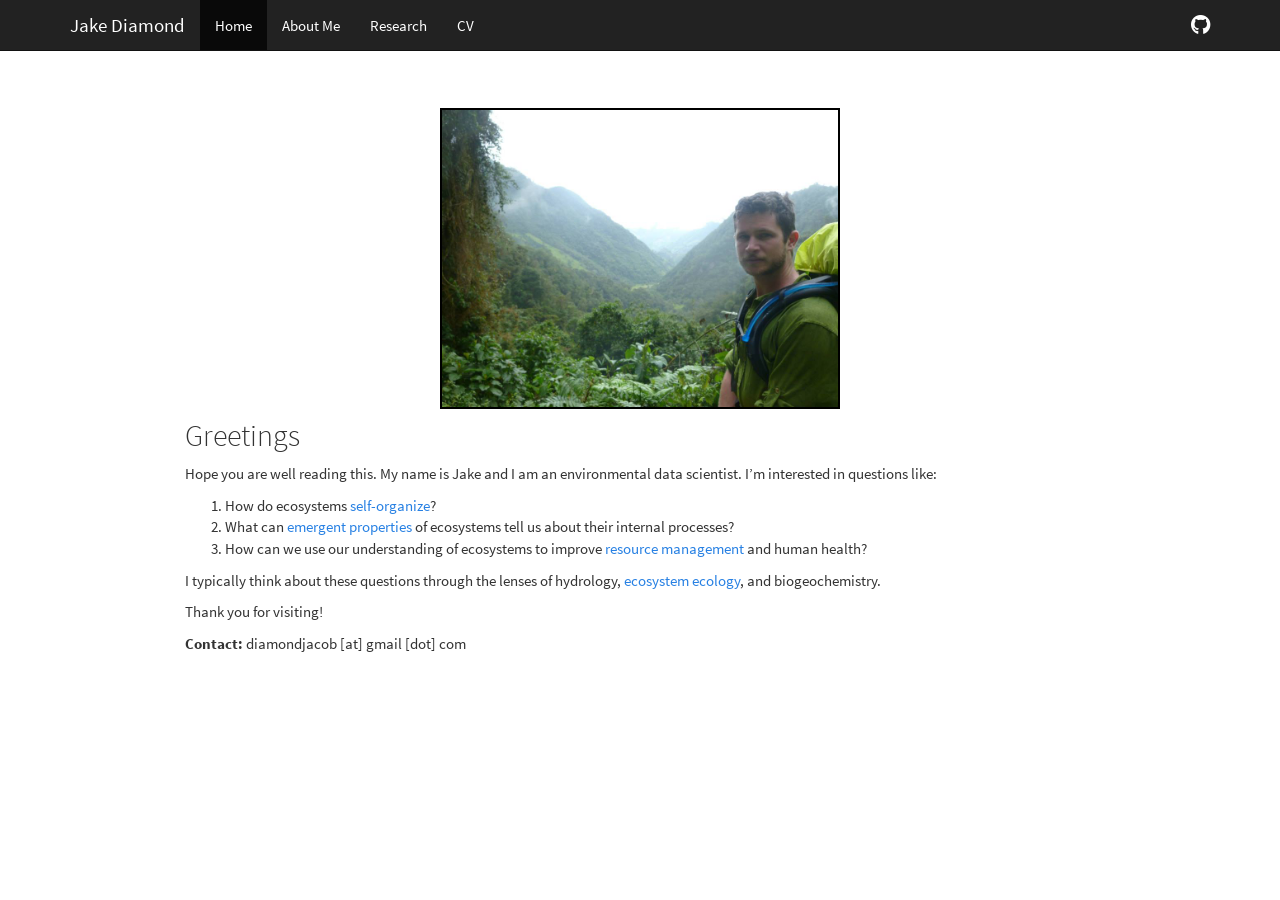
==== commit 065175bc: "a few changes" ====
--- a/index.html
+++ b/index.html
@@ -1,24 +1,34 @@
 <!DOCTYPE html>
 
-<html xmlns="http://www.w3.org/1999/xhtml">
+<html>
 
 <head>
 
 <meta charset="utf-8" />
-<meta http-equiv="Content-Type" content="text/html; charset=utf-8" />
 <meta name="generator" content="pandoc" />
+<meta http-equiv="X-UA-Compatible" content="IE=EDGE" />
 
 
 
 
 <title>Jake Diamond’s Research Website</title>
 
-<script src="site_libs/jquery-1.11.3/jquery.min.js"></script>
+<script src="site_libs/header-attrs-2.18/header-attrs.js"></script>
+<script src="site_libs/jquery-3.6.0/jquery-3.6.0.min.js"></script>
 <meta name="viewport" content="width=device-width, initial-scale=1" />
 <link href="site_libs/bootstrap-3.3.5/css/cosmo.min.css" rel="stylesheet" />
 <script src="site_libs/bootstrap-3.3.5/js/bootstrap.min.js"></script>
 <script src="site_libs/bootstrap-3.3.5/shim/html5shiv.min.js"></script>
 <script src="site_libs/bootstrap-3.3.5/shim/respond.min.js"></script>
+<style>h1 {font-size: 34px;}
+       h1.title {font-size: 38px;}
+       h2 {font-size: 30px;}
+       h3 {font-size: 24px;}
+       h4 {font-size: 18px;}
+       h5 {font-size: 16px;}
+       h6 {font-size: 12px;}
+       code {color: inherit; background-color: rgba(0, 0, 0, 0.04);}
+       pre:not([class]) { background-color: white }</style>
 <script src="site_libs/navigation-1.1/tabsets.js"></script>
 <link href="site_libs/highlightjs-9.12.0/textmate.css" rel="stylesheet" />
 <script src="site_libs/highlightjs-9.12.0/highlight.js"></script>
@@ -29,12 +39,16 @@
 <meta name="keywords" content="hydrology, ecology, ecohydrology, science">
 <meta name="author" content="Jake Diamond">
 
+<style type="text/css">
+  code{white-space: pre-wrap;}
+  span.smallcaps{font-variant: small-caps;}
+  span.underline{text-decoration: underline;}
+  div.column{display: inline-block; vertical-align: top; width: 50%;}
+  div.hanging-indent{margin-left: 1.5em; text-indent: -1.5em;}
+  ul.task-list{list-style: none;}
+    </style>
+
 <style type="text/css">code{white-space: pre;}</style>
-<style type="text/css">
-  pre:not([class]) {
-    background-color: white;
-  }
-</style>
 <script type="text/javascript">
 if (window.hljs) {
   hljs.configure({languages: []});
@@ -47,32 +61,8 @@
 
 
 
-<style type="text/css">
-h1 {
-  font-size: 34px;
-}
-h1.title {
-  font-size: 38px;
-}
-h2 {
-  font-size: 30px;
-}
-h3 {
-  font-size: 24px;
-}
-h4 {
-  font-size: 18px;
-}
-h5 {
-  font-size: 16px;
-}
-h6 {
-  font-size: 12px;
-}
-.table th:not([align]) {
-  text-align: left;
-}
-</style>
+
+
 
 <link rel="stylesheet" href="styles.css" type="text/css" />
 
@@ -84,13 +74,8 @@
   margin-left: auto;
   margin-right: auto;
 }
-code {
-  color: inherit;
-  background-color: rgba(0, 0, 0, 0.04);
-}
 img {
   max-width:100%;
-  height: auto;
 }
 .tabbed-pane {
   padding-top: 12px;
@@ -104,40 +89,16 @@
 summary {
   display: list-item;
 }
+details > summary > p:only-child {
+  display: inline;
+}
+pre code {
+  padding: 0;
+}
 </style>
 
 
 <style type="text/css">
-/* padding for bootstrap navbar */
-body {
-  padding-top: 51px;
-  padding-bottom: 40px;
-}
-/* offset scroll position for anchor links (for fixed navbar)  */
-.section h1 {
-  padding-top: 56px;
-  margin-top: -56px;
-}
-.section h2 {
-  padding-top: 56px;
-  margin-top: -56px;
-}
-.section h3 {
-  padding-top: 56px;
-  margin-top: -56px;
-}
-.section h4 {
-  padding-top: 56px;
-  margin-top: -56px;
-}
-.section h5 {
-  padding-top: 56px;
-  margin-top: -56px;
-}
-.section h6 {
-  padding-top: 56px;
-  margin-top: -56px;
-}
 .dropdown-submenu {
   position: relative;
 }
@@ -165,7 +126,7 @@
   margin-right: -10px;
 }
 .dropdown-submenu:hover>a:after {
-  border-left-color: #ffffff;
+  border-left-color: #adb5bd;
 }
 .dropdown-submenu.pull-left {
   float: none;
@@ -177,7 +138,7 @@
 }
 </style>
 
-<script>
+<script type="text/javascript">
 // manage active state of menu based on current page
 $(document).ready(function () {
   // active menu anchor
@@ -187,11 +148,28 @@
     href = "index.html";
   var menuAnchor = $('a[href="' + href + '"]');
 
-  // mark it active
-  menuAnchor.parent().addClass('active');
-
-  // if it's got a parent navbar menu mark it active as well
-  menuAnchor.closest('li.dropdown').addClass('active');
+  // mark the anchor link active (and if it's in a dropdown, also mark that active)
+  var dropdown = menuAnchor.closest('li.dropdown');
+  if (window.bootstrap) { // Bootstrap 4+
+    menuAnchor.addClass('active');
+    dropdown.find('> .dropdown-toggle').addClass('active');
+  } else { // Bootstrap 3
+    menuAnchor.parent().addClass('active');
+    dropdown.addClass('active');
+  }
+
+  // Navbar adjustments
+  var navHeight = $(".navbar").first().height() + 15;
+  var style = document.createElement('style');
+  var pt = "padding-top: " + navHeight + "px; ";
+  var mt = "margin-top: -" + navHeight + "px; ";
+  var css = "";
+  // offset scroll position for anchor links (for fixed navbar)
+  for (var i = 1; i <= 6; i++) {
+    css += ".section h" + i + "{ " + pt + mt + "}\n";
+  }
+  style.innerHTML = "body {" + pt + "padding-bottom: 40px; }\n" + css;
+  document.head.appendChild(style);
 });
 </script>
 
@@ -203,13 +181,12 @@
   max-height: 500px;
   min-height: 44px;
   overflow-y: auto;
-  background: white;
   border: 1px solid #ddd;
   border-radius: 4px;
 }
 
-.tabset-dropdown > .nav-tabs > li.active:before {
-  content: "";
+.tabset-dropdown > .nav-tabs > li.active:before, .tabset-dropdown > .nav-tabs.nav-tabs-open:before {
+  content: "\e259";
   font-family: 'Glyphicons Halflings';
   display: inline-block;
   padding: 10px;
@@ -217,16 +194,9 @@
 }
 
 .tabset-dropdown > .nav-tabs.nav-tabs-open > li.active:before {
-  content: "&#xe258;";
+  content: "\e258";
+  font-family: 'Glyphicons Halflings';
   border: none;
-}
-
-.tabset-dropdown > .nav-tabs.nav-tabs-open:before {
-  content: "";
-  font-family: 'Glyphicons Halflings';
-  display: inline-block;
-  padding: 10px;
-  border-right: 1px solid #ddd;
 }
 
 .tabset-dropdown > .nav-tabs > li.active {
@@ -239,6 +209,7 @@
   border: none;
   display: inline-block;
   border-radius: 4px;
+  background-color: transparent;
 }
 
 .tabset-dropdown > .nav-tabs.nav-tabs-open > li {
@@ -251,18 +222,6 @@
 }
 </style>
 
-<script>
-$(document).ready(function () {
-  window.buildTabsets("TOC");
-});
-
-$(document).ready(function () {
-  $('.tabset-dropdown > .nav-tabs > li').click(function () {
-    $(this).parent().toggleClass('nav-tabs-open')
-  });
-});
-</script>
-
 <!-- code folding -->
 
 
@@ -281,7 +240,7 @@
 <div class="navbar navbar-default  navbar-fixed-top" role="navigation">
   <div class="container">
     <div class="navbar-header">
-      <button type="button" class="navbar-toggle collapsed" data-toggle="collapse" data-target="#navbar">
+      <button type="button" class="navbar-toggle collapsed" data-toggle="collapse" data-bs-toggle="collapse" data-target="#navbar" data-bs-target="#navbar">
         <span class="icon-bar"></span>
         <span class="icon-bar"></span>
         <span class="icon-bar"></span>
@@ -300,7 +259,7 @@
   <a href="research.html">Research</a>
 </li>
 <li>
-  <a href="docs/CV.pdf">CV</a>
+  <a href="./docs/CV.pdf">CV</a>
 </li>
       </ul>
       <ul class="nav navbar-nav navbar-right">
@@ -315,7 +274,7 @@
   </div><!--/.container -->
 </div><!--/.navbar -->
 
-<div class="fluid-row" id="header">
+<div id="header">
 
 
 
@@ -328,13 +287,23 @@
 <img src="images/jake_cordillera_central.jpg" width="400px" style="display:block; margin:auto; padding:2px; background-color:#000000" /></p>
 <div id="greetings" class="section level2">
 <h2>Greetings</h2>
-<p>Hope you are well reading this. My name is Jake and I am an <a href="https://en.wikipedia.org/wiki/Ecosystem_ecology">ecosystem ecologist</a>. I’m interested in questions like:</p>
+<p>Hope you are well reading this. My name is Jake and I am an
+environmental data scientist. I’m interested in questions like:</p>
 <ol style="list-style-type: decimal">
-<li>How do ecosystems <a href="https://en.wikipedia.org/wiki/Self-organization">self-organize</a>?</li>
-<li>What can <a href="https://en.wikipedia.org/wiki/Emergence#Emergent_structures_in_nature">emergent properties</a> of ecosystems tell us about their internal processes?</li>
-<li>How can we use our understanding of ecosystems to improve <a href="https://en.wikipedia.org/wiki/Environmental_resource_management">resource management</a> and human health?</li>
+<li>How do ecosystems <a
+href="https://en.wikipedia.org/wiki/Self-organization">self-organize</a>?</li>
+<li>What can <a
+href="https://en.wikipedia.org/wiki/Emergence#Emergent_structures_in_nature">emergent
+properties</a> of ecosystems tell us about their internal
+processes?</li>
+<li>How can we use our understanding of ecosystems to improve <a
+href="https://en.wikipedia.org/wiki/Environmental_resource_management">resource
+management</a> and human health?</li>
 </ol>
-<p>I typically think about these questions through the lenses of hydrology, systems ecology, and biogeochemistry.</p>
+<p>I typically think about these questions through the lenses of
+hydrology, <a
+href="https://en.wikipedia.org/wiki/Ecosystem_ecology">ecosystem
+ecology</a>, and biogeochemistry.</p>
 <p>Thank you for visiting!</p>
 <p><strong>Contact:</strong> diamondjacob [at] gmail [dot] com</p>
 </div>
@@ -348,7 +317,7 @@
 
 // add bootstrap table styles to pandoc tables
 function bootstrapStylePandocTables() {
-  $('tr.header').parent('thead').parent('table').addClass('table table-condensed');
+  $('tr.odd').parent('tbody').parent('table').addClass('table table-condensed');
 }
 $(document).ready(function () {
   bootstrapStylePandocTables();
@@ -356,6 +325,23 @@
 
 
 </script>
+
+<!-- tabsets -->
+
+<script>
+$(document).ready(function () {
+  window.buildTabsets("TOC");
+});
+
+$(document).ready(function () {
+  $('.tabset-dropdown > .nav-tabs > li').click(function () {
+    $(this).parent().toggleClass('nav-tabs-open');
+  });
+});
+</script>
+
+<!-- code folding -->
+
 
 <!-- dynamically load mathjax for compatibility with self-contained -->
 <script>
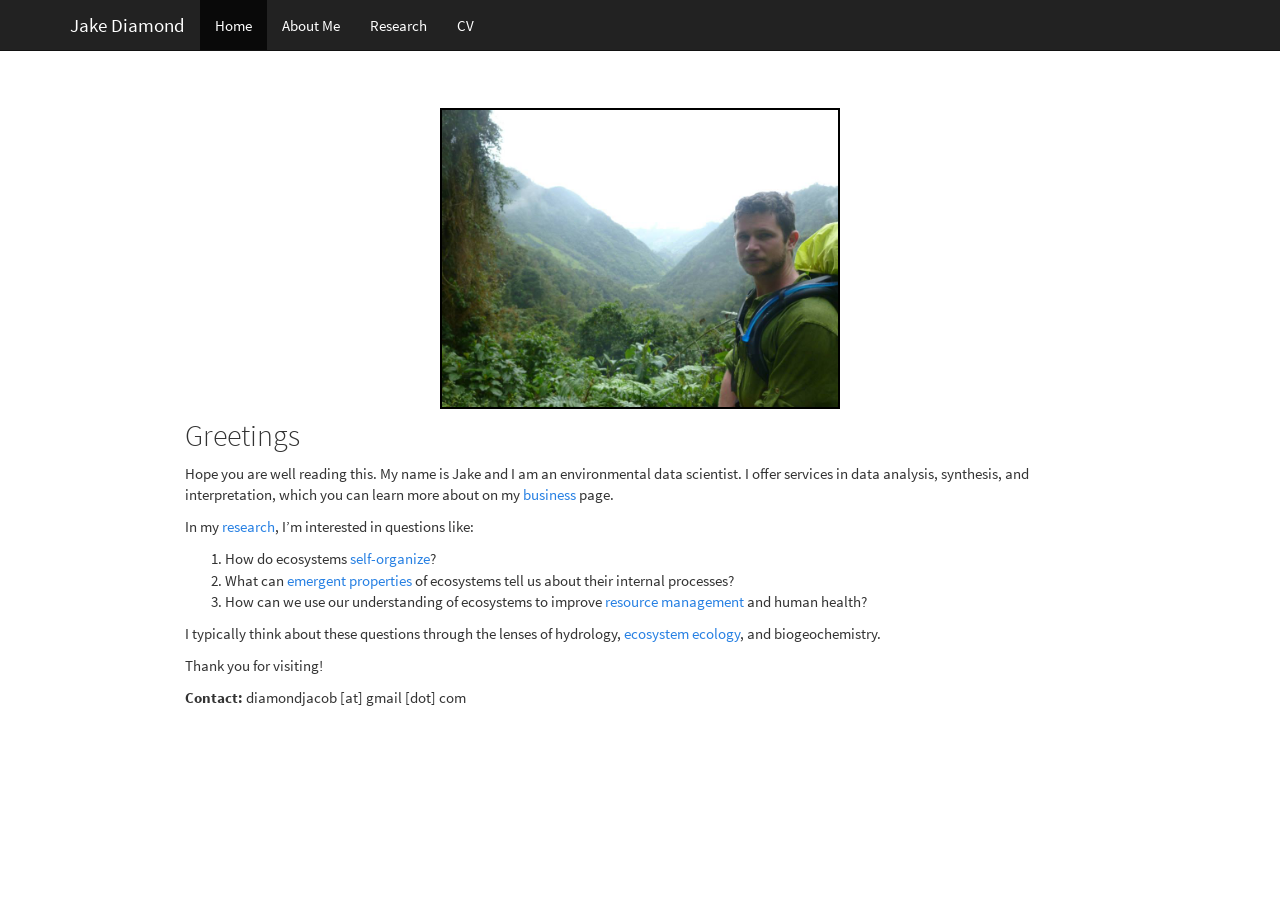
==== commit a26f269d: "update website with business info and new research items" ====
--- a/index.html
+++ b/index.html
@@ -13,7 +13,7 @@
 
 <title>Jake Diamond’s Research Website</title>
 
-<script src="site_libs/header-attrs-2.18/header-attrs.js"></script>
+<script src="site_libs/header-attrs-2.23/header-attrs.js"></script>
 <script src="site_libs/jquery-3.6.0/jquery-3.6.0.min.js"></script>
 <meta name="viewport" content="width=device-width, initial-scale=1" />
 <link href="site_libs/bootstrap-3.3.5/css/cosmo.min.css" rel="stylesheet" />
@@ -32,8 +32,8 @@
 <script src="site_libs/navigation-1.1/tabsets.js"></script>
 <link href="site_libs/highlightjs-9.12.0/textmate.css" rel="stylesheet" />
 <script src="site_libs/highlightjs-9.12.0/highlight.js"></script>
-<link href="site_libs/font-awesome-5.1.0/css/all.css" rel="stylesheet" />
-<link href="site_libs/font-awesome-5.1.0/css/v4-shims.css" rel="stylesheet" />
+<link href="site_libs/font-awesome-6.4.0/css/all.min.css" rel="stylesheet" />
+<link href="site_libs/font-awesome-6.4.0/css/v4-shims.min.css" rel="stylesheet" />
 <meta name="title" content="Jake Diamond's Website">
 <meta name="description" content="Jake Diamond's Research Website">
 <meta name="keywords" content="hydrology, ecology, ecohydrology, science">
@@ -288,7 +288,12 @@
 <div id="greetings" class="section level2">
 <h2>Greetings</h2>
 <p>Hope you are well reading this. My name is Jake and I am an
-environmental data scientist. I’m interested in questions like:</p>
+environmental data scientist. I offer services in data analysis,
+synthesis, and interpretation, which you can learn more about on my <a
+href="https://jakediamond.science/business.html">business</a> page.</p>
+<p>In my <a
+href="https://jakediamond.science/research.html">research</a>, I’m
+interested in questions like:</p>
 <ol style="list-style-type: decimal">
 <li>How do ecosystems <a
 href="https://en.wikipedia.org/wiki/Self-organization">self-organize</a>?</li>
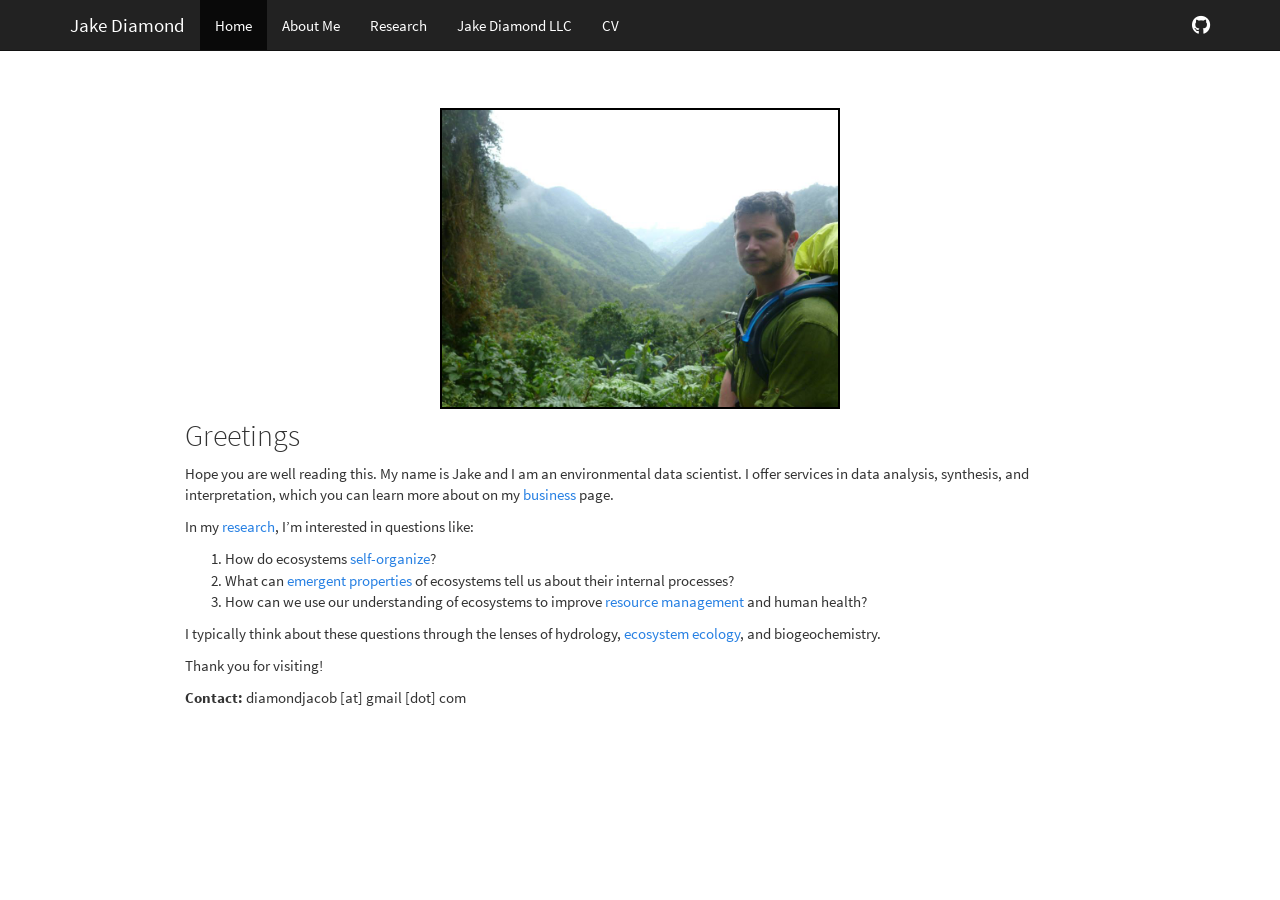
==== commit b28829db: "you have to re-knit after changing the yaml" ====
--- a/index.html
+++ b/index.html
@@ -36,7 +36,7 @@
 <link href="site_libs/font-awesome-6.4.0/css/v4-shims.min.css" rel="stylesheet" />
 <meta name="title" content="Jake Diamond's Website">
 <meta name="description" content="Jake Diamond's Research Website">
-<meta name="keywords" content="hydrology, ecology, ecohydrology, science">
+<meta name="keywords" content="hydrology, ecology, ecohydrology, science, Jake Diamond LLC">
 <meta name="author" content="Jake Diamond">
 
 <style type="text/css">
@@ -257,6 +257,9 @@
 </li>
 <li>
   <a href="research.html">Research</a>
+</li>
+<li>
+  <a href="business.html">Jake Diamond LLC</a>
 </li>
 <li>
   <a href="./docs/CV.pdf">CV</a>
--- a/site_libs/font-awesome-6.4.0/css/v4-shims.min.css
+++ b/site_libs/font-awesome-6.4.0/css/v4-shims.min.css
@@ -0,0 +1,6 @@
+/*!
+ * Font Awesome Free 6.4.0 by @fontawesome - https://fontawesome.com
+ * License - https://fontawesome.com/license/free (Icons: CC BY 4.0, Fonts: SIL OFL 1.1, Code: MIT License)
+ * Copyright 2023 Fonticons, Inc.
+ */
+.fa.fa-glass:before{content:"\f000"}.fa.fa-envelope-o{font-family:"Font Awesome 6 Free";font-weight:400}.fa.fa-envelope-o:before{content:"\f0e0"}.fa.fa-star-o{font-family:"Font Awesome 6 Free";font-weight:400}.fa.fa-star-o:before{content:"\f005"}.fa.fa-close:before,.fa.fa-remove:before{content:"\f00d"}.fa.fa-gear:before{content:"\f013"}.fa.fa-trash-o{font-family:"Font Awesome 6 Free";font-weight:400}.fa.fa-trash-o:before{content:"\f2ed"}.fa.fa-home:before{content:"\f015"}.fa.fa-file-o{font-family:"Font Awesome 6 Free";font-weight:400}.fa.fa-file-o:before{content:"\f15b"}.fa.fa-clock-o{font-family:"Font Awesome 6 Free";font-weight:400}.fa.fa-clock-o:before{content:"\f017"}.fa.fa-arrow-circle-o-down{font-family:"Font Awesome 6 Free";font-weight:400}.fa.fa-arrow-circle-o-down:before{content:"\f358"}.fa.fa-arrow-circle-o-up{font-family:"Font Awesome 6 Free";font-weight:400}.fa.fa-arrow-circle-o-up:before{content:"\f35b"}.fa.fa-play-circle-o{font-family:"Font Awesome 6 Free";font-weight:400}.fa.fa-play-circle-o:before{content:"\f144"}.fa.fa-repeat:before,.fa.fa-rotate-right:before{content:"\f01e"}.fa.fa-refresh:before{content:"\f021"}.fa.fa-list-alt{font-family:"Font Awesome 6 Free";font-weight:400}.fa.fa-list-alt:before{content:"\f022"}.fa.fa-dedent:before{content:"\f03b"}.fa.fa-video-camera:before{content:"\f03d"}.fa.fa-picture-o{font-family:"Font Awesome 6 Free";font-weight:400}.fa.fa-picture-o:before{content:"\f03e"}.fa.fa-photo{font-family:"Font Awesome 6 Free";font-weight:400}.fa.fa-photo:before{content:"\f03e"}.fa.fa-image{font-family:"Font Awesome 6 Free";font-weight:400}.fa.fa-image:before{content:"\f03e"}.fa.fa-map-marker:before{content:"\f3c5"}.fa.fa-pencil-square-o{font-family:"Font Awesome 6 Free";font-weight:400}.fa.fa-pencil-square-o:before{content:"\f044"}.fa.fa-edit{font-family:"Font Awesome 6 Free";font-weight:400}.fa.fa-edit:before{content:"\f044"}.fa.fa-share-square-o:before{content:"\f14d"}.fa.fa-check-square-o{font-family:"Font Awesome 6 Free";font-weight:400}.fa.fa-check-square-o:before{content:"\f14a"}.fa.fa-arrows:before{content:"\f0b2"}.fa.fa-times-circle-o{font-family:"Font Awesome 6 Free";font-weight:400}.fa.fa-times-circle-o:before{content:"\f057"}.fa.fa-check-circle-o{font-family:"Font Awesome 6 Free";font-weight:400}.fa.fa-check-circle-o:before{content:"\f058"}.fa.fa-mail-forward:before{content:"\f064"}.fa.fa-expand:before{content:"\f424"}.fa.fa-compress:before{content:"\f422"}.fa.fa-eye,.fa.fa-eye-slash{font-family:"Font Awesome 6 Free";font-weight:400}.fa.fa-warning:before{content:"\f071"}.fa.fa-calendar:before{content:"\f073"}.fa.fa-arrows-v:before{content:"\f338"}.fa.fa-arrows-h:before{content:"\f337"}.fa.fa-bar-chart-o:before,.fa.fa-bar-chart:before{content:"\e0e3"}.fa.fa-twitter-square{font-family:"Font Awesome 6 Brands";font-weight:400}.fa.fa-twitter-square:before{content:"\f081"}.fa.fa-facebook-square{font-family:"Font Awesome 6 Brands";font-weight:400}.fa.fa-facebook-square:before{content:"\f082"}.fa.fa-gears:before{content:"\f085"}.fa.fa-thumbs-o-up{font-family:"Font Awesome 6 Free";font-weight:400}.fa.fa-thumbs-o-up:before{content:"\f164"}.fa.fa-thumbs-o-down{font-family:"Font Awesome 6 Free";font-weight:400}.fa.fa-thumbs-o-down:before{content:"\f165"}.fa.fa-heart-o{font-family:"Font Awesome 6 Free";font-weight:400}.fa.fa-heart-o:before{content:"\f004"}.fa.fa-sign-out:before{content:"\f2f5"}.fa.fa-linkedin-square{font-family:"Font Awesome 6 Brands";font-weight:400}.fa.fa-linkedin-square:before{content:"\f08c"}.fa.fa-thumb-tack:before{content:"\f08d"}.fa.fa-external-link:before{content:"\f35d"}.fa.fa-sign-in:before{content:"\f2f6"}.fa.fa-github-square{font-family:"Font Awesome 6 Brands";font-weight:400}.fa.fa-github-square:before{content:"\f092"}.fa.fa-lemon-o{font-family:"Font Awesome 6 Free";font-weight:400}.fa.fa-lemon-o:before{content:"\f094"}.fa.fa-square-o{font-family:"Font Awesome 6 Free";font-weight:400}.fa.fa-square-o:before{content:"\f0c8"}.fa.fa-bookmark-o{font-family:"Font Awesome 6 Free";font-weight:400}.fa.fa-bookmark-o:before{content:"\f02e"}.fa.fa-facebook,.fa.fa-twitter{font-family:"Font Awesome 6 Brands";font-weight:400}.fa.fa-facebook:before{content:"\f39e"}.fa.fa-facebook-f{font-family:"Font Awesome 6 Brands";font-weight:400}.fa.fa-facebook-f:before{content:"\f39e"}.fa.fa-github{font-family:"Font Awesome 6 Brands";font-weight:400}.fa.fa-credit-card{font-family:"Font Awesome 6 Free";font-weight:400}.fa.fa-feed:before{content:"\f09e"}.fa.fa-hdd-o{font-family:"Font Awesome 6 Free";font-weight:400}.fa.fa-hdd-o:before{content:"\f0a0"}.fa.fa-hand-o-right{font-family:"Font Awesome 6 Free";font-weight:400}.fa.fa-hand-o-right:before{content:"\f0a4"}.fa.fa-hand-o-left{font-family:"Font Awesome 6 Free";font-weight:400}.fa.fa-hand-o-left:before{content:"\f0a5"}.fa.fa-hand-o-up{font-family:"Font Awesome 6 Free";font-weight:400}.fa.fa-hand-o-up:before{content:"\f0a6"}.fa.fa-hand-o-down{font-family:"Font Awesome 6 Free";font-weight:400}.fa.fa-hand-o-down:before{content:"\f0a7"}.fa.fa-globe:before{content:"\f57d"}.fa.fa-tasks:before{content:"\f828"}.fa.fa-arrows-alt:before{content:"\f31e"}.fa.fa-group:before{content:"\f0c0"}.fa.fa-chain:before{content:"\f0c1"}.fa.fa-cut:before{content:"\f0c4"}.fa.fa-files-o{font-family:"Font Awesome 6 Free";font-weight:400}.fa.fa-files-o:before{content:"\f0c5"}.fa.fa-floppy-o{font-family:"Font Awesome 6 Free";font-weight:400}.fa.fa-floppy-o:before{content:"\f0c7"}.fa.fa-save{font-family:"Font Awesome 6 Free";font-weight:400}.fa.fa-save:before{content:"\f0c7"}.fa.fa-navicon:before,.fa.fa-reorder:before{content:"\f0c9"}.fa.fa-magic:before{content:"\e2ca"}.fa.fa-pinterest,.fa.fa-pinterest-square{font-family:"Font Awesome 6 Brands";font-weight:400}.fa.fa-pinterest-square:before{content:"\f0d3"}.fa.fa-google-plus-square{font-family:"Font Awesome 6 Brands";font-weight:400}.fa.fa-google-plus-square:before{content:"\f0d4"}.fa.fa-google-plus{font-family:"Font Awesome 6 Brands";font-weight:400}.fa.fa-google-plus:before{content:"\f0d5"}.fa.fa-money:before{content:"\f3d1"}.fa.fa-unsorted:before{content:"\f0dc"}.fa.fa-sort-desc:before{content:"\f0dd"}.fa.fa-sort-asc:before{content:"\f0de"}.fa.fa-linkedin{font-family:"Font Awesome 6 Brands";font-weight:400}.fa.fa-linkedin:before{content:"\f0e1"}.fa.fa-rotate-left:before{content:"\f0e2"}.fa.fa-legal:before{content:"\f0e3"}.fa.fa-dashboard:before,.fa.fa-tachometer:before{content:"\f625"}.fa.fa-comment-o{font-family:"Font Awesome 6 Free";font-weight:400}.fa.fa-comment-o:before{content:"\f075"}.fa.fa-comments-o{font-family:"Font Awesome 6 Free";font-weight:400}.fa.fa-comments-o:before{content:"\f086"}.fa.fa-flash:before{content:"\f0e7"}.fa.fa-clipboard:before{content:"\f0ea"}.fa.fa-lightbulb-o{font-family:"Font Awesome 6 Free";font-weight:400}.fa.fa-lightbulb-o:before{content:"\f0eb"}.fa.fa-exchange:before{content:"\f362"}.fa.fa-cloud-download:before{content:"\f0ed"}.fa.fa-cloud-upload:before{content:"\f0ee"}.fa.fa-bell-o{font-family:"Font Awesome 6 Free";font-weight:400}.fa.fa-bell-o:before{content:"\f0f3"}.fa.fa-cutlery:before{content:"\f2e7"}.fa.fa-file-text-o{font-family:"Font Awesome 6 Free";font-weight:400}.fa.fa-file-text-o:before{content:"\f15c"}.fa.fa-building-o{font-family:"Font Awesome 6 Free";font-weight:400}.fa.fa-building-o:before{content:"\f1ad"}.fa.fa-hospital-o{font-family:"Font Awesome 6 Free";font-weight:400}.fa.fa-hospital-o:before{content:"\f0f8"}.fa.fa-tablet:before{content:"\f3fa"}.fa.fa-mobile-phone:before,.fa.fa-mobile:before{content:"\f3cd"}.fa.fa-circle-o{font-family:"Font Awesome 6 Free";font-weight:400}.fa.fa-circle-o:before{content:"\f111"}.fa.fa-mail-reply:before{content:"\f3e5"}.fa.fa-github-alt{font-family:"Font Awesome 6 Brands";font-weight:400}.fa.fa-folder-o{font-family:"Font Awesome 6 Free";font-weight:400}.fa.fa-folder-o:before{content:"\f07b"}.fa.fa-folder-open-o{font-family:"Font Awesome 6 Free";font-weight:400}.fa.fa-folder-open-o:before{content:"\f07c"}.fa.fa-smile-o{font-family:"Font Awesome 6 Free";font-weight:400}.fa.fa-smile-o:before{content:"\f118"}.fa.fa-frown-o{font-family:"Font Awesome 6 Free";font-weight:400}.fa.fa-frown-o:before{content:"\f119"}.fa.fa-meh-o{font-family:"Font Awesome 6 Free";font-weight:400}.fa.fa-meh-o:before{content:"\f11a"}.fa.fa-keyboard-o{font-family:"Font Awesome 6 Free";font-weight:400}.fa.fa-keyboard-o:before{content:"\f11c"}.fa.fa-flag-o{font-family:"Font Awesome 6 Free";font-weight:400}.fa.fa-flag-o:before{content:"\f024"}.fa.fa-mail-reply-all:before{content:"\f122"}.fa.fa-star-half-o{font-family:"Font Awesome 6 Free";font-weight:400}.fa.fa-star-half-o:before{content:"\f5c0"}.fa.fa-star-half-empty{font-family:"Font Awesome 6 Free";font-weight:400}.fa.fa-star-half-empty:before{content:"\f5c0"}.fa.fa-star-half-full{font-family:"Font Awesome 6 Free";font-weight:400}.fa.fa-star-half-full:before{content:"\f5c0"}.fa.fa-code-fork:before{content:"\f126"}.fa.fa-chain-broken:before,.fa.fa-unlink:before{content:"\f127"}.fa.fa-calendar-o{font-family:"Font Awesome 6 Free";font-weight:400}.fa.fa-calendar-o:before{content:"\f133"}.fa.fa-css3,.fa.fa-html5,.fa.fa-maxcdn{font-family:"Font Awesome 6 Brands";font-weight:400}.fa.fa-unlock-alt:before{content:"\f09c"}.fa.fa-minus-square-o{font-family:"Font Awesome 6 Free";font-weight:400}.fa.fa-minus-square-o:before{content:"\f146"}.fa.fa-level-up:before{content:"\f3bf"}.fa.fa-level-down:before{content:"\f3be"}.fa.fa-pencil-square:before{content:"\f14b"}.fa.fa-external-link-square:before{content:"\f360"}.fa.fa-compass{font-family:"Font Awesome 6 Free";font-weight:400}.fa.fa-caret-square-o-down{font-family:"Font Awesome 6 Free";font-weight:400}.fa.fa-caret-square-o-down:before{content:"\f150"}.fa.fa-toggle-down{font-family:"Font Awesome 6 Free";font-weight:400}.fa.fa-toggle-down:before{content:"\f150"}.fa.fa-caret-square-o-up{font-family:"Font Awesome 6 Free";font-weight:400}.fa.fa-caret-square-o-up:before{content:"\f151"}.fa.fa-toggle-up{font-family:"Font Awesome 6 Free";font-weight:400}.fa.fa-toggle-up:before{content:"\f151"}.fa.fa-caret-square-o-right{font-family:"Font Awesome 6 Free";font-weight:400}.fa.fa-caret-square-o-right:before{content:"\f152"}.fa.fa-toggle-right{font-family:"Font Awesome 6 Free";font-weight:400}.fa.fa-toggle-right:before{content:"\f152"}.fa.fa-eur:before,.fa.fa-euro:before{content:"\f153"}.fa.fa-gbp:before{content:"\f154"}.fa.fa-dollar:before,.fa.fa-usd:before{content:"\24"}.fa.fa-inr:before,.fa.fa-rupee:before{content:"\e1bc"}.fa.fa-cny:before,.fa.fa-jpy:before,.fa.fa-rmb:before,.fa.fa-yen:before{content:"\f157"}.fa.fa-rouble:before,.fa.fa-rub:before,.fa.fa-ruble:before{content:"\f158"}.fa.fa-krw:before,.fa.fa-won:before{content:"\f159"}.fa.fa-bitcoin,.fa.fa-btc{font-family:"Font Awesome 6 Brands";font-weight:400}.fa.fa-bitcoin:before{content:"\f15a"}.fa.fa-file-text:before{content:"\f15c"}.fa.fa-sort-alpha-asc:before{content:"\f15d"}.fa.fa-sort-alpha-desc:before{content:"\f881"}.fa.fa-sort-amount-asc:before{content:"\f884"}.fa.fa-sort-amount-desc:before{content:"\f160"}.fa.fa-sort-numeric-asc:before{content:"\f162"}.fa.fa-sort-numeric-desc:before{content:"\f886"}.fa.fa-youtube-square{font-family:"Font Awesome 6 Brands";font-weight:400}.fa.fa-youtube-square:before{content:"\f431"}.fa.fa-xing,.fa.fa-xing-square,.fa.fa-youtube{font-family:"Font Awesome 6 Brands";font-weight:400}.fa.fa-xing-square:before{content:"\f169"}.fa.fa-youtube-play{font-family:"Font Awesome 6 Brands";font-weight:400}.fa.fa-youtube-play:before{content:"\f167"}.fa.fa-adn,.fa.fa-bitbucket,.fa.fa-bitbucket-square,.fa.fa-dropbox,.fa.fa-flickr,.fa.fa-instagram,.fa.fa-stack-overflow{font-family:"Font Awesome 6 Brands";font-weight:400}.fa.fa-bitbucket-square:before{content:"\f171"}.fa.fa-tumblr,.fa.fa-tumblr-square{font-family:"Font Awesome 6 Brands";font-weight:400}.fa.fa-tumblr-square:before{content:"\f174"}.fa.fa-long-arrow-down:before{content:"\f309"}.fa.fa-long-arrow-up:before{content:"\f30c"}.fa.fa-long-arrow-left:before{content:"\f30a"}.fa.fa-long-arrow-right:before{content:"\f30b"}.fa.fa-android,.fa.fa-apple,.fa.fa-dribbble,.fa.fa-foursquare,.fa.fa-gittip,.fa.fa-gratipay,.fa.fa-linux,.fa.fa-skype,.fa.fa-trello,.fa.fa-windows{font-family:"Font Awesome 6 Brands";font-weight:400}.fa.fa-gittip:before{content:"\f184"}.fa.fa-sun-o{font-family:"Font Awesome 6 Free";font-weight:400}.fa.fa-sun-o:before{content:"\f185"}.fa.fa-moon-o{font-family:"Font Awesome 6 Free";font-weight:400}.fa.fa-moon-o:before{content:"\f186"}.fa.fa-pagelines,.fa.fa-renren,.fa.fa-stack-exchange,.fa.fa-vk,.fa.fa-weibo{font-family:"Font Awesome 6 Brands";font-weight:400}.fa.fa-arrow-circle-o-right{font-family:"Font Awesome 6 Free";font-weight:400}.fa.fa-arrow-circle-o-right:before{content:"\f35a"}.fa.fa-arrow-circle-o-left{font-family:"Font Awesome 6 Free";font-weight:400}.fa.fa-arrow-circle-o-left:before{content:"\f359"}.fa.fa-caret-square-o-left{font-family:"Font Awesome 6 Free";font-weight:400}.fa.fa-caret-square-o-left:before{content:"\f191"}.fa.fa-toggle-left{font-family:"Font Awesome 6 Free";font-weight:400}.fa.fa-toggle-left:before{content:"\f191"}.fa.fa-dot-circle-o{font-family:"Font Awesome 6 Free";font-weight:400}.fa.fa-dot-circle-o:before{content:"\f192"}.fa.fa-vimeo-square{font-family:"Font Awesome 6 Brands";font-weight:400}.fa.fa-vimeo-square:before{content:"\f194"}.fa.fa-try:before,.fa.fa-turkish-lira:before{content:"\e2bb"}.fa.fa-plus-square-o{font-family:"Font Awesome 6 Free";font-weight:400}.fa.fa-plus-square-o:before{content:"\f0fe"}.fa.fa-openid,.fa.fa-slack,.fa.fa-wordpress{font-family:"Font Awesome 6 Brands";font-weight:400}.fa.fa-bank:before,.fa.fa-institution:before{content:"\f19c"}.fa.fa-mortar-board:before{content:"\f19d"}.fa.fa-google,.fa.fa-reddit,.fa.fa-reddit-square,.fa.fa-yahoo{font-family:"Font Awesome 6 Brands";font-weight:400}.fa.fa-reddit-square:before{content:"\f1a2"}.fa.fa-behance,.fa.fa-behance-square,.fa.fa-delicious,.fa.fa-digg,.fa.fa-drupal,.fa.fa-joomla,.fa.fa-pied-piper-alt,.fa.fa-pied-piper-pp,.fa.fa-stumbleupon,.fa.fa-stumbleupon-circle{font-family:"Font Awesome 6 Brands";font-weight:400}.fa.fa-behance-square:before{content:"\f1b5"}.fa.fa-steam,.fa.fa-steam-square{font-family:"Font Awesome 6 Brands";font-weight:400}.fa.fa-steam-square:before{content:"\f1b7"}.fa.fa-automobile:before{content:"\f1b9"}.fa.fa-cab:before{content:"\f1ba"}.fa.fa-deviantart,.fa.fa-soundcloud,.fa.fa-spotify{font-family:"Font Awesome 6 Brands";font-weight:400}.fa.fa-file-pdf-o{font-family:"Font Awesome 6 Free";font-weight:400}.fa.fa-file-pdf-o:before{content:"\f1c1"}.fa.fa-file-word-o{font-family:"Font Awesome 6 Free";font-weight:400}.fa.fa-file-word-o:before{content:"\f1c2"}.fa.fa-file-excel-o{font-family:"Font Awesome 6 Free";font-weight:400}.fa.fa-file-excel-o:before{content:"\f1c3"}.fa.fa-file-powerpoint-o{font-family:"Font Awesome 6 Free";font-weight:400}.fa.fa-file-powerpoint-o:before{content:"\f1c4"}.fa.fa-file-image-o{font-family:"Font Awesome 6 Free";font-weight:400}.fa.fa-file-image-o:before{content:"\f1c5"}.fa.fa-file-photo-o{font-family:"Font Awesome 6 Free";font-weight:400}.fa.fa-file-photo-o:before{content:"\f1c5"}.fa.fa-file-picture-o{font-family:"Font Awesome 6 Free";font-weight:400}.fa.fa-file-picture-o:before{content:"\f1c5"}.fa.fa-file-archive-o{font-family:"Font Awesome 6 Free";font-weight:400}.fa.fa-file-archive-o:before{content:"\f1c6"}.fa.fa-file-zip-o{font-family:"Font Awesome 6 Free";font-weight:400}.fa.fa-file-zip-o:before{content:"\f1c6"}.fa.fa-file-audio-o{font-family:"Font Awesome 6 Free";font-weight:400}.fa.fa-file-audio-o:before{content:"\f1c7"}.fa.fa-file-sound-o{font-family:"Font Awesome 6 Free";font-weight:400}.fa.fa-file-sound-o:before{content:"\f1c7"}.fa.fa-file-video-o{font-family:"Font Awesome 6 Free";font-weight:400}.fa.fa-file-video-o:before{content:"\f1c8"}.fa.fa-file-movie-o{font-family:"Font Awesome 6 Free";font-weight:400}.fa.fa-file-movie-o:before{content:"\f1c8"}.fa.fa-file-code-o{font-family:"Font Awesome 6 Free";font-weight:400}.fa.fa-file-code-o:before{content:"\f1c9"}.fa.fa-codepen,.fa.fa-jsfiddle,.fa.fa-vine{font-family:"Font Awesome 6 Brands";font-weight:400}.fa.fa-life-bouy:before,.fa.fa-life-buoy:before,.fa.fa-life-saver:before,.fa.fa-support:before{content:"\f1cd"}.fa.fa-circle-o-notch:before{content:"\f1ce"}.fa.fa-ra,.fa.fa-rebel{font-family:"Font Awesome 6 Brands";font-weight:400}.fa.fa-ra:before{content:"\f1d0"}.fa.fa-resistance{font-family:"Font Awesome 6 Brands";font-weight:400}.fa.fa-resistance:before{content:"\f1d0"}.fa.fa-empire,.fa.fa-ge{font-family:"Font Awesome 6 Brands";font-weight:400}.fa.fa-ge:before{content:"\f1d1"}.fa.fa-git-square{font-family:"Font Awesome 6 Brands";font-weight:400}.fa.fa-git-square:before{content:"\f1d2"}.fa.fa-git,.fa.fa-hacker-news,.fa.fa-y-combinator-square{font-family:"Font Awesome 6 Brands";font-weight:400}.fa.fa-y-combinator-square:before{content:"\f1d4"}.fa.fa-yc-square{font-family:"Font Awesome 6 Brands";font-weight:400}.fa.fa-yc-square:before{content:"\f1d4"}.fa.fa-qq,.fa.fa-tencent-weibo,.fa.fa-wechat,.fa.fa-weixin{font-family:"Font Awesome 6 Brands";font-weight:400}.fa.fa-wechat:before{content:"\f1d7"}.fa.fa-send:before{content:"\f1d8"}.fa.fa-paper-plane-o{font-family:"Font Awesome 6 Free";font-weight:400}.fa.fa-paper-plane-o:before{content:"\f1d8"}.fa.fa-send-o{font-family:"Font Awesome 6 Free";font-weight:400}.fa.fa-send-o:before{content:"\f1d8"}.fa.fa-circle-thin{font-family:"Font Awesome 6 Free";font-weight:400}.fa.fa-circle-thin:before{content:"\f111"}.fa.fa-header:before{content:"\f1dc"}.fa.fa-futbol-o{font-family:"Font Awesome 6 Free";font-weight:400}.fa.fa-futbol-o:before{content:"\f1e3"}.fa.fa-soccer-ball-o{font-family:"Font Awesome 6 Free";font-weight:400}.fa.fa-soccer-ball-o:before{content:"\f1e3"}.fa.fa-slideshare,.fa.fa-twitch,.fa.fa-yelp{font-family:"Font Awesome 6 Brands";font-weight:400}.fa.fa-newspaper-o{font-family:"Font Awesome 6 Free";font-weight:400}.fa.fa-newspaper-o:before{content:"\f1ea"}.fa.fa-cc-amex,.fa.fa-cc-discover,.fa.fa-cc-mastercard,.fa.fa-cc-paypal,.fa.fa-cc-stripe,.fa.fa-cc-visa,.fa.fa-google-wallet,.fa.fa-paypal{font-family:"Font Awesome 6 Brands";font-weight:400}.fa.fa-bell-slash-o{font-family:"Font Awesome 6 Free";font-weight:400}.fa.fa-bell-slash-o:before{content:"\f1f6"}.fa.fa-trash:before{content:"\f2ed"}.fa.fa-copyright{font-family:"Font Awesome 6 Free";font-weight:400}.fa.fa-eyedropper:before{content:"\f1fb"}.fa.fa-area-chart:before{content:"\f1fe"}.fa.fa-pie-chart:before{content:"\f200"}.fa.fa-line-chart:before{content:"\f201"}.fa.fa-lastfm,.fa.fa-lastfm-square{font-family:"Font Awesome 6 Brands";font-weight:400}.fa.fa-lastfm-square:before{content:"\f203"}.fa.fa-angellist,.fa.fa-ioxhost{font-family:"Font Awesome 6 Brands";font-weight:400}.fa.fa-cc{font-family:"Font Awesome 6 Free";font-weight:400}.fa.fa-cc:before{content:"\f20a"}.fa.fa-ils:before,.fa.fa-shekel:before,.fa.fa-sheqel:before{content:"\f20b"}.fa.fa-buysellads,.fa.fa-connectdevelop,.fa.fa-dashcube,.fa.fa-forumbee,.fa.fa-leanpub,.fa.fa-sellsy,.fa.fa-shirtsinbulk,.fa.fa-simplybuilt,.fa.fa-skyatlas{font-family:"Font Awesome 6 Brands";font-weight:400}.fa.fa-diamond{font-family:"Font Awesome 6 Free";font-weight:400}.fa.fa-diamond:before{content:"\f3a5"}.fa.fa-intersex:before,.fa.fa-transgender:before{content:"\f224"}.fa.fa-transgender-alt:before{content:"\f225"}.fa.fa-facebook-official{font-family:"Font Awesome 6 Brands";font-weight:400}.fa.fa-facebook-official:before{content:"\f09a"}.fa.fa-pinterest-p,.fa.fa-whatsapp{font-family:"Font Awesome 6 Brands";font-weight:400}.fa.fa-hotel:before{content:"\f236"}.fa.fa-medium,.fa.fa-viacoin,.fa.fa-y-combinator,.fa.fa-yc{font-family:"Font Awesome 6 Brands";font-weight:400}.fa.fa-yc:before{content:"\f23b"}.fa.fa-expeditedssl,.fa.fa-opencart,.fa.fa-optin-monster{font-family:"Font Awesome 6 Brands";font-weight:400}.fa.fa-battery-4:before,.fa.fa-battery:before{content:"\f240"}.fa.fa-battery-3:before{content:"\f241"}.fa.fa-battery-2:before{content:"\f242"}.fa.fa-battery-1:before{content:"\f243"}.fa.fa-battery-0:before{content:"\f244"}.fa.fa-object-group,.fa.fa-object-ungroup,.fa.fa-sticky-note-o{font-family:"Font Awesome 6 Free";font-weight:400}.fa.fa-sticky-note-o:before{content:"\f249"}.fa.fa-cc-diners-club,.fa.fa-cc-jcb{font-family:"Font Awesome 6 Brands";font-weight:400}.fa.fa-clone{font-family:"Font Awesome 6 Free";font-weight:400}.fa.fa-hourglass-o:before{content:"\f254"}.fa.fa-hourglass-1:before{content:"\f251"}.fa.fa-hourglass-2:before{content:"\f252"}.fa.fa-hourglass-3:before{content:"\f253"}.fa.fa-hand-rock-o{font-family:"Font Awesome 6 Free";font-weight:400}.fa.fa-hand-rock-o:before{content:"\f255"}.fa.fa-hand-grab-o{font-family:"Font Awesome 6 Free";font-weight:400}.fa.fa-hand-grab-o:before{content:"\f255"}.fa.fa-hand-paper-o{font-family:"Font Awesome 6 Free";font-weight:400}.fa.fa-hand-paper-o:before{content:"\f256"}.fa.fa-hand-stop-o{font-family:"Font Awesome 6 Free";font-weight:400}.fa.fa-hand-stop-o:before{content:"\f256"}.fa.fa-hand-scissors-o{font-family:"Font Awesome 6 Free";font-weight:400}.fa.fa-hand-scissors-o:before{content:"\f257"}.fa.fa-hand-lizard-o{font-family:"Font Awesome 6 Free";font-weight:400}.fa.fa-hand-lizard-o:before{content:"\f258"}.fa.fa-hand-spock-o{font-family:"Font Awesome 6 Free";font-weight:400}.fa.fa-hand-spock-o:before{content:"\f259"}.fa.fa-hand-pointer-o{font-family:"Font Awesome 6 Free";font-weight:400}.fa.fa-hand-pointer-o:before{content:"\f25a"}.fa.fa-hand-peace-o{font-family:"Font Awesome 6 Free";font-weight:400}.fa.fa-hand-peace-o:before{content:"\f25b"}.fa.fa-registered{font-family:"Font Awesome 6 Free";font-weight:400}.fa.fa-creative-commons,.fa.fa-gg,.fa.fa-gg-circle,.fa.fa-odnoklassniki,.fa.fa-odnoklassniki-square{font-family:"Font Awesome 6 Brands";font-weight:400}.fa.fa-odnoklassniki-square:before{content:"\f264"}.fa.fa-chrome,.fa.fa-firefox,.fa.fa-get-pocket,.fa.fa-internet-explorer,.fa.fa-opera,.fa.fa-safari,.fa.fa-wikipedia-w{font-family:"Font Awesome 6 Brands";font-weight:400}.fa.fa-television:before{content:"\f26c"}.fa.fa-500px,.fa.fa-amazon,.fa.fa-contao{font-family:"Font Awesome 6 Brands";font-weight:400}.fa.fa-calendar-plus-o{font-family:"Font Awesome 6 Free";font-weight:400}.fa.fa-calendar-plus-o:before{content:"\f271"}.fa.fa-calendar-minus-o{font-family:"Font Awesome 6 Free";font-weight:400}.fa.fa-calendar-minus-o:before{content:"\f272"}.fa.fa-calendar-times-o{font-family:"Font Awesome 6 Free";font-weight:400}.fa.fa-calendar-times-o:before{content:"\f273"}.fa.fa-calendar-check-o{font-family:"Font Awesome 6 Free";font-weight:400}.fa.fa-calendar-check-o:before{content:"\f274"}.fa.fa-map-o{font-family:"Font Awesome 6 Free";font-weight:400}.fa.fa-map-o:before{content:"\f279"}.fa.fa-commenting:before{content:"\f4ad"}.fa.fa-commenting-o{font-family:"Font Awesome 6 Free";font-weight:400}.fa.fa-commenting-o:before{content:"\f4ad"}.fa.fa-houzz,.fa.fa-vimeo{font-family:"Font Awesome 6 Brands";font-weight:400}.fa.fa-vimeo:before{content:"\f27d"}.fa.fa-black-tie,.fa.fa-edge,.fa.fa-fonticons,.fa.fa-reddit-alien{font-family:"Font Awesome 6 Brands";font-weight:400}.fa.fa-credit-card-alt:before{content:"\f09d"}.fa.fa-codiepie,.fa.fa-fort-awesome,.fa.fa-mixcloud,.fa.fa-modx,.fa.fa-product-hunt,.fa.fa-scribd,.fa.fa-usb{font-family:"Font Awesome 6 Brands";font-weight:400}.fa.fa-pause-circle-o{font-family:"Font Awesome 6 Free";font-weight:400}.fa.fa-pause-circle-o:before{content:"\f28b"}.fa.fa-stop-circle-o{font-family:"Font Awesome 6 Free";font-weight:400}.fa.fa-stop-circle-o:before{content:"\f28d"}.fa.fa-bluetooth,.fa.fa-bluetooth-b,.fa.fa-envira,.fa.fa-gitlab,.fa.fa-wheelchair-alt,.fa.fa-wpbeginner,.fa.fa-wpforms{font-family:"Font Awesome 6 Brands";font-weight:400}.fa.fa-wheelchair-alt:before{content:"\f368"}.fa.fa-question-circle-o{font-family:"Font Awesome 6 Free";font-weight:400}.fa.fa-question-circle-o:before{content:"\f059"}.fa.fa-volume-control-phone:before{content:"\f2a0"}.fa.fa-asl-interpreting:before{content:"\f2a3"}.fa.fa-deafness:before,.fa.fa-hard-of-hearing:before{content:"\f2a4"}.fa.fa-glide,.fa.fa-glide-g{font-family:"Font Awesome 6 Brands";font-weight:400}.fa.fa-signing:before{content:"\f2a7"}.fa.fa-viadeo,.fa.fa-viadeo-square{font-family:"Font Awesome 6 Brands";font-weight:400}.fa.fa-viadeo-square:before{content:"\f2aa"}.fa.fa-snapchat,.fa.fa-snapchat-ghost{font-family:"Font Awesome 6 Brands";font-weight:400}.fa.fa-snapchat-ghost:before{content:"\f2ab"}.fa.fa-snapchat-square{font-family:"Font Awesome 6 Brands";font-weight:400}.fa.fa-snapchat-square:before{content:"\f2ad"}.fa.fa-first-order,.fa.fa-google-plus-official,.fa.fa-pied-piper,.fa.fa-themeisle,.fa.fa-yoast{font-family:"Font Awesome 6 Brands";font-weight:400}.fa.fa-google-plus-official:before{content:"\f2b3"}.fa.fa-google-plus-circle{font-family:"Font Awesome 6 Brands";font-weight:400}.fa.fa-google-plus-circle:before{content:"\f2b3"}.fa.fa-fa,.fa.fa-font-awesome{font-family:"Font Awesome 6 Brands";font-weight:400}.fa.fa-fa:before{content:"\f2b4"}.fa.fa-handshake-o{font-family:"Font Awesome 6 Free";font-weight:400}.fa.fa-handshake-o:before{content:"\f2b5"}.fa.fa-envelope-open-o{font-family:"Font Awesome 6 Free";font-weight:400}.fa.fa-envelope-open-o:before{content:"\f2b6"}.fa.fa-linode{font-family:"Font Awesome 6 Brands";font-weight:400}.fa.fa-address-book-o{font-family:"Font Awesome 6 Free";font-weight:400}.fa.fa-address-book-o:before{content:"\f2b9"}.fa.fa-vcard:before{content:"\f2bb"}.fa.fa-address-card-o{font-family:"Font Awesome 6 Free";font-weight:400}.fa.fa-address-card-o:before{content:"\f2bb"}.fa.fa-vcard-o{font-family:"Font Awesome 6 Free";font-weight:400}.fa.fa-vcard-o:before{content:"\f2bb"}.fa.fa-user-circle-o{font-family:"Font Awesome 6 Free";font-weight:400}.fa.fa-user-circle-o:before{content:"\f2bd"}.fa.fa-user-o{font-family:"Font Awesome 6 Free";font-weight:400}.fa.fa-user-o:before{content:"\f007"}.fa.fa-id-badge{font-family:"Font Awesome 6 Free";font-weight:400}.fa.fa-drivers-license:before{content:"\f2c2"}.fa.fa-id-card-o{font-family:"Font Awesome 6 Free";font-weight:400}.fa.fa-id-card-o:before{content:"\f2c2"}.fa.fa-drivers-license-o{font-family:"Font Awesome 6 Free";font-weight:400}.fa.fa-drivers-license-o:before{content:"\f2c2"}.fa.fa-free-code-camp,.fa.fa-quora,.fa.fa-telegram{font-family:"Font Awesome 6 Brands";font-weight:400}.fa.fa-thermometer-4:before,.fa.fa-thermometer:before{content:"\f2c7"}.fa.fa-thermometer-3:before{content:"\f2c8"}.fa.fa-thermometer-2:before{content:"\f2c9"}.fa.fa-thermometer-1:before{content:"\f2ca"}.fa.fa-thermometer-0:before{content:"\f2cb"}.fa.fa-bathtub:before,.fa.fa-s15:before{content:"\f2cd"}.fa.fa-window-maximize,.fa.fa-window-restore{font-family:"Font Awesome 6 Free";font-weight:400}.fa.fa-times-rectangle:before{content:"\f410"}.fa.fa-window-close-o{font-family:"Font Awesome 6 Free";font-weight:400}.fa.fa-window-close-o:before{content:"\f410"}.fa.fa-times-rectangle-o{font-family:"Font Awesome 6 Free";font-weight:400}.fa.fa-times-rectangle-o:before{content:"\f410"}.fa.fa-bandcamp,.fa.fa-eercast,.fa.fa-etsy,.fa.fa-grav,.fa.fa-imdb,.fa.fa-ravelry{font-family:"Font Awesome 6 Brands";font-weight:400}.fa.fa-eercast:before{content:"\f2da"}.fa.fa-snowflake-o{font-family:"Font Awesome 6 Free";font-weight:400}.fa.fa-snowflake-o:before{content:"\f2dc"}.fa.fa-meetup,.fa.fa-superpowers,.fa.fa-wpexplorer{font-family:"Font Awesome 6 Brands";font-weight:400}
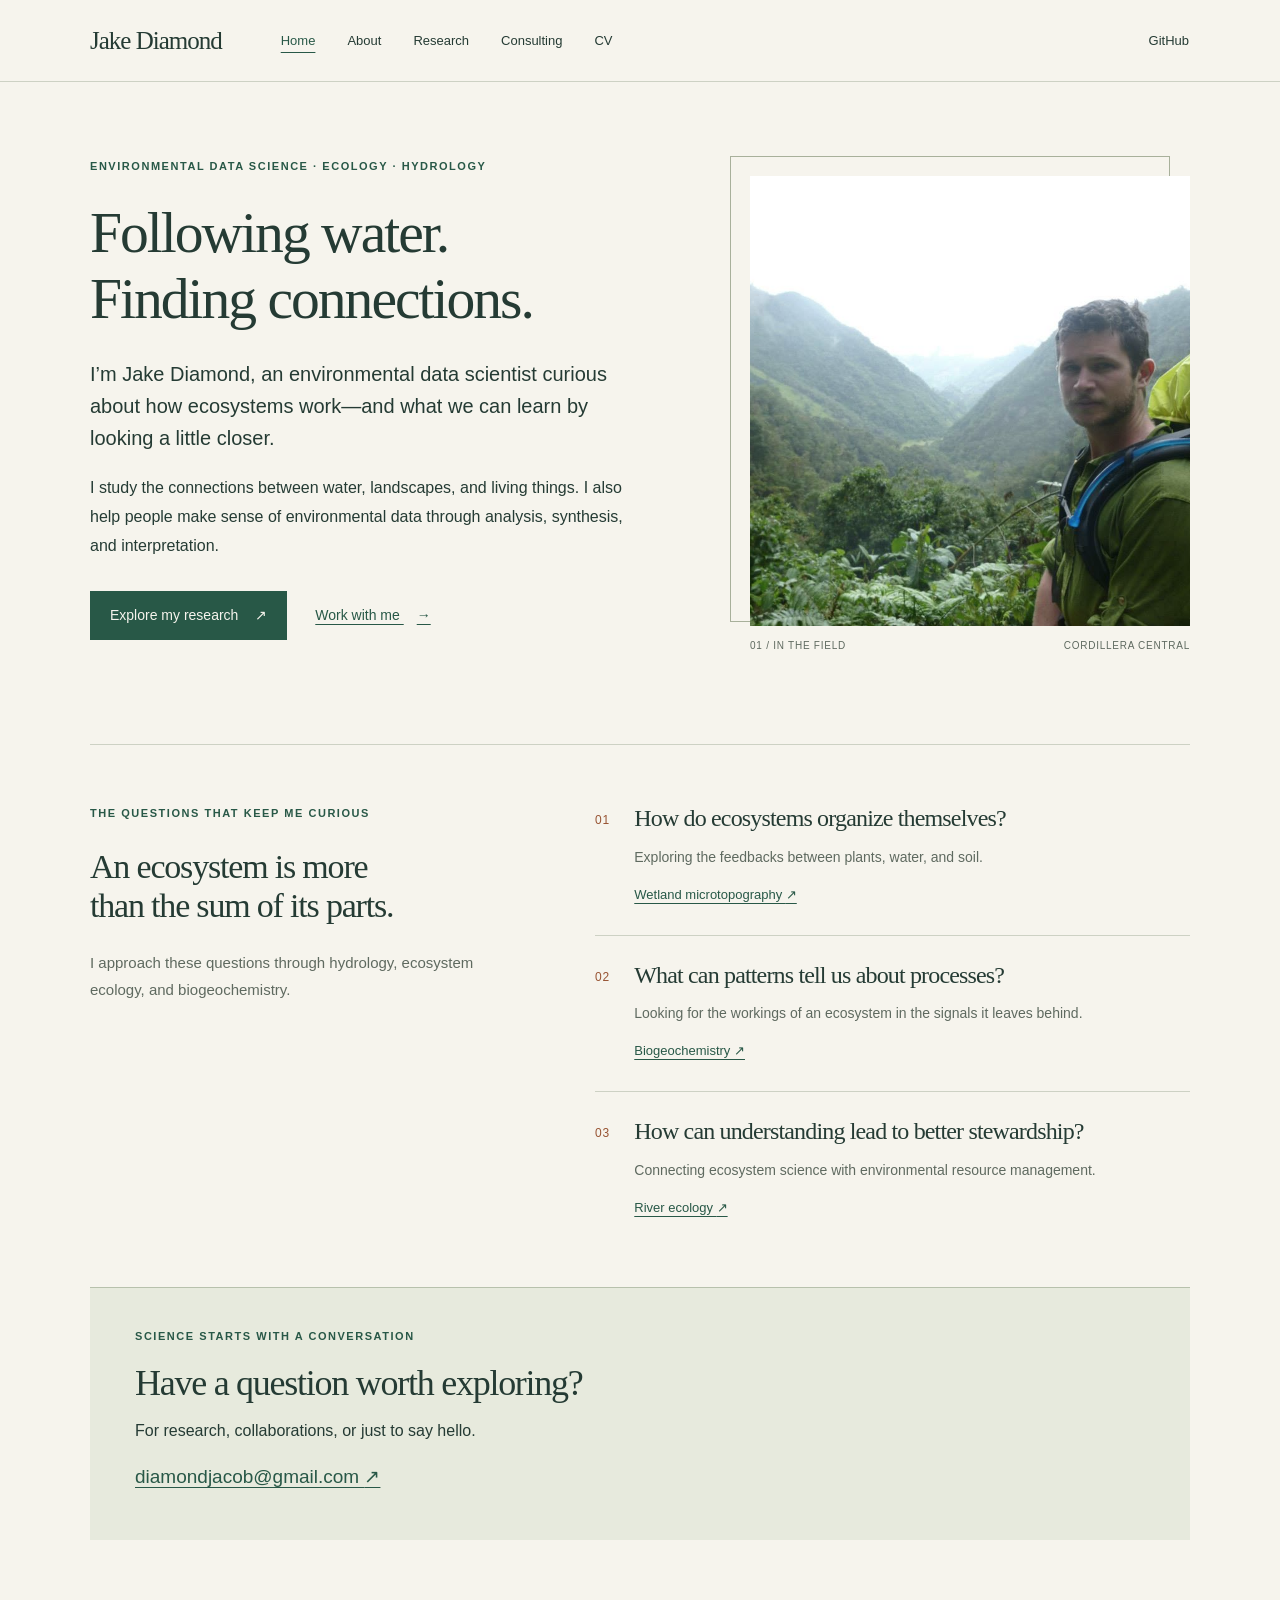
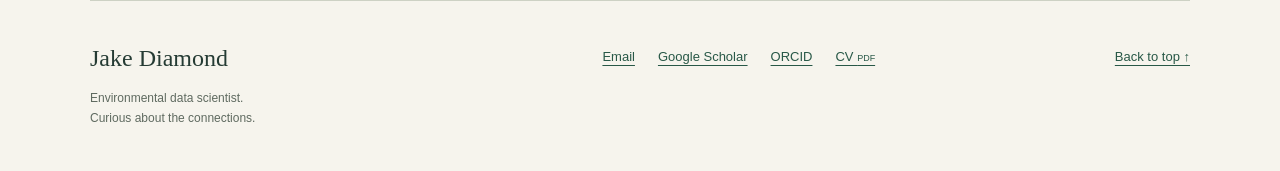
==== commit 80a384bf: "Refresh academic portfolio with editorial design and research navigation" ====
--- a/index.html
+++ b/index.html
@@ -11,9 +11,9 @@
 
 
 
-<title>Jake Diamond’s Research Website</title>
-
-<script src="site_libs/header-attrs-2.23/header-attrs.js"></script>
+<title>Jake Diamond | Environmental data scientist</title>
+
+<script src="site_libs/header-attrs-2.29/header-attrs.js"></script>
 <script src="site_libs/jquery-3.6.0/jquery-3.6.0.min.js"></script>
 <meta name="viewport" content="width=device-width, initial-scale=1" />
 <link href="site_libs/bootstrap-3.3.5/css/cosmo.min.css" rel="stylesheet" />
@@ -32,12 +32,9 @@
 <script src="site_libs/navigation-1.1/tabsets.js"></script>
 <link href="site_libs/highlightjs-9.12.0/textmate.css" rel="stylesheet" />
 <script src="site_libs/highlightjs-9.12.0/highlight.js"></script>
-<link href="site_libs/font-awesome-6.4.0/css/all.min.css" rel="stylesheet" />
-<link href="site_libs/font-awesome-6.4.0/css/v4-shims.min.css" rel="stylesheet" />
-<meta name="title" content="Jake Diamond's Website">
-<meta name="description" content="Jake Diamond's Research Website">
-<meta name="keywords" content="hydrology, ecology, ecohydrology, science, Jake Diamond LLC">
+<meta name="description" content="Jake Diamond is an environmental data scientist exploring ecology, hydrology, and biogeochemistry. Research, publications, and environmental data consulting.">
 <meta name="author" content="Jake Diamond">
+<meta name="theme-color" content="#f6f4ed">
 
 <style type="text/css">
   code{white-space: pre-wrap;}
@@ -253,13 +250,13 @@
   <a href="index.html">Home</a>
 </li>
 <li>
-  <a href="about.html">About Me</a>
+  <a href="about.html">About</a>
 </li>
 <li>
   <a href="research.html">Research</a>
 </li>
 <li>
-  <a href="business.html">Jake Diamond LLC</a>
+  <a href="business.html">Consulting</a>
 </li>
 <li>
   <a href="./docs/CV.pdf">CV</a>
@@ -267,10 +264,7 @@
       </ul>
       <ul class="nav navbar-nav navbar-right">
         <li>
-  <a href="http://github.com/jakediamond">
-    <span class="fa fa-github fa-lg"></span>
-     
-  </a>
+  <a href="https://github.com/jakediamond">GitHub</a>
 </li>
       </ul>
     </div><!--/.nav-collapse -->
@@ -285,37 +279,108 @@
 </div>
 
 
-<p><br />
-<br />
-<img src="images/jake_cordillera_central.jpg" width="400px" style="display:block; margin:auto; padding:2px; background-color:#000000" /></p>
-<div id="greetings" class="section level2">
-<h2>Greetings</h2>
-<p>Hope you are well reading this. My name is Jake and I am an
-environmental data scientist. I offer services in data analysis,
-synthesis, and interpretation, which you can learn more about on my <a
-href="https://jakediamond.science/business.html">business</a> page.</p>
-<p>In my <a
-href="https://jakediamond.science/research.html">research</a>, I’m
-interested in questions like:</p>
-<ol style="list-style-type: decimal">
-<li>How do ecosystems <a
-href="https://en.wikipedia.org/wiki/Self-organization">self-organize</a>?</li>
-<li>What can <a
-href="https://en.wikipedia.org/wiki/Emergence#Emergent_structures_in_nature">emergent
-properties</a> of ecosystems tell us about their internal
-processes?</li>
-<li>How can we use our understanding of ecosystems to improve <a
-href="https://en.wikipedia.org/wiki/Environmental_resource_management">resource
-management</a> and human health?</li>
+<div class="home-intro">
+<div class="intro-copy">
+<p class="eyebrow">
+Environmental data science · Ecology · Hydrology
+</p>
+<h1>
+Following water.<br>Finding connections.
+</h1>
+<p class="intro-lead">
+I’m Jake Diamond, an environmental data scientist curious about how
+ecosystems work—and what we can learn by looking a little closer.
+</p>
+<p>
+I study the connections between water, landscapes, and living things. I
+also help people make sense of environmental data through analysis,
+synthesis, and interpretation.
+</p>
+<div class="text-actions">
+<a class="primary-link" href="research.html">Explore my research <span
+aria-hidden="true">↗</span></a><a href="business.html">Work with me
+<span aria-hidden="true">→</span></a>
+</div>
+</div>
+<figure class="field-portrait">
+<img src="images/jake_cordillera_central.jpg" width="800" height="600" alt="Jake on a hiking trail in the green mountains of the Cordillera Central">
+<figcaption>
+<span>01 / In the field</span><span>Cordillera Central</span>
+</figcaption>
+</figure>
+</div>
+<section class="question-section" aria-labelledby="questions-heading">
+<div class="section-intro">
+<p class="eyebrow">
+The questions that keep me curious
+</p>
+<h2 id="questions-heading">
+An ecosystem is more<br>than the sum of its parts.
+</h2>
+<p>
+I approach these questions through hydrology, ecosystem ecology, and
+biogeochemistry.
+</p>
+</div>
+<ol class="question-list">
+<li>
+<span class="item-number" aria-hidden="true">01</span>
+<div>
+<h3>
+How do ecosystems organize themselves?
+</h3>
+<p>
+Exploring the feedbacks between plants, water, and soil.
+</p>
+<a href="research.html#anchormicro">Wetland microtopography <span
+aria-hidden="true">↗</span></a>
+</div>
+</li>
+<li>
+<span class="item-number" aria-hidden="true">02</span>
+<div>
+<h3>
+What can patterns tell us about processes?
+</h3>
+<p>
+Looking for the workings of an ecosystem in the signals it leaves
+behind.
+</p>
+<a href="research.html#anchorbgc">Biogeochemistry <span
+aria-hidden="true">↗</span></a>
+</div>
+</li>
+<li>
+<span class="item-number" aria-hidden="true">03</span>
+<div>
+<h3>
+How can understanding lead to better stewardship?
+</h3>
+<p>
+Connecting ecosystem science with environmental resource management.
+</p>
+<a href="research.html#anchorriveco">River ecology <span
+aria-hidden="true">↗</span></a>
+</div>
+</li>
 </ol>
-<p>I typically think about these questions through the lenses of
-hydrology, <a
-href="https://en.wikipedia.org/wiki/Ecosystem_ecology">ecosystem
-ecology</a>, and biogeochemistry.</p>
-<p>Thank you for visiting!</p>
-<p><strong>Contact:</strong> diamondjacob [at] gmail [dot] com</p>
-</div>
-
+</section>
+<section class="contact-band" aria-labelledby="contact-heading">
+<p class="eyebrow">
+Science starts with a conversation
+</p>
+<h2 id="contact-heading">
+Have a question worth exploring?
+</h2>
+<p>
+For research, collaborations, or just to say hello.
+</p>
+<a href="mailto:diamondjacob@gmail.com">diamondjacob@gmail.com <span
+aria-hidden="true">↗</span></a>
+</section>
+
+<footer class="site-footer"><div><a class="footer-name" href="index.html">Jake Diamond</a><p>Environmental data scientist.<br>Curious about the connections.</p></div><nav aria-label="Footer"><a href="mailto:diamondjacob@gmail.com">Email</a><a href="https://scholar.google.com/citations?user=BsBmdAUAAAAJ&amp;hl=en">Google Scholar</a><a href="https://orcid.org/0000-0002-5392-5707">ORCID</a><a href="docs/CV.pdf">CV <span class="file-label">PDF</span></a></nav><a class="back-top" href="#">Back to top ↑</a></footer>
+<script src="site.js" defer></script>
 
 
 
--- a/styles.css
+++ b/styles.css
@@ -0,0 +1,743 @@
+/* Shared with every page rendered by R Markdown. */
+:root {
+  --paper:#f6f4ed;
+  --ink:#253b34;
+  --muted:#5f6a60;
+  --line:#cdd1c4;
+  --green:#285847;
+  --wash:#e7eadd;
+  --rust:#975332
+}
+
+html {
+  scroll-behavior:auto;
+  scroll-padding-top:110px
+}
+
+body {
+  background:var(--paper);
+  color:var(--ink);
+  font-family:"Avenir Next",Avenir,"Segoe UI",sans-serif;
+  font-size:16px;
+  line-height:1.8;
+  padding-top:106px!important;
+  padding-bottom:0!important;
+  -webkit-font-smoothing:antialiased
+}
+
+body .main-container {
+  max-width:1160px;
+  padding:0 30px;
+  margin:auto
+}
+
+a {
+  color:var(--green);
+  text-decoration:underline;
+  text-decoration-thickness:1px;
+  text-underline-offset:4px
+}
+
+a:hover,a:focus {
+  color:var(--rust)
+}
+
+a:focus-visible,button:focus-visible,input:focus-visible {
+  outline:3px solid var(--rust);
+  outline-offset:5px
+}
+
+p {
+  margin:0 0 20px
+}
+
+h1,h2,h3,h4 {
+  font-family:Georgia,"Times New Roman",serif;
+  color:var(--ink);
+  font-weight:400;
+  line-height:1.15;
+  letter-spacing:-.035em
+}
+
+h1 {
+  font-size:clamp(42px,5.2vw,70px);
+  margin:34px 0 26px
+}
+
+h2 {
+  font-size:36px;
+  margin:0 0 24px
+}
+h3 {
+  font-size:25px;
+  margin:0 0 12px
+}
+
+.section h1,.section h2,.section h3 {
+  padding-top:0!important;
+  margin-top:0!important
+}
+
+.section h2 {
+  font-size:43px
+}
+.section h3 {
+  font-size:32px
+}
+.section h1 strong,.section h2 strong {
+  font-weight:400
+}
+
+hr {
+  border-color:var(--line);
+  margin:40px 0;
+  clear:both
+}
+
+.navbar {
+  background:var(--paper);
+  border:0;
+  border-bottom:1px solid var(--line);
+  box-shadow:none;
+  min-height:82px
+}
+
+.navbar .container {
+  max-width:1160px;
+  width:100%;
+  padding:15px 30px
+}
+
+.navbar-default .navbar-brand {
+  font-family:Georgia,"Times New Roman",serif;
+  font-size:25px;
+  letter-spacing:-1px;
+  color:var(--ink);
+  padding-left:15px
+}
+
+.navbar-default .navbar-nav>li>a {
+  color:var(--ink);
+  font-size:13px;
+  font-weight:500;
+  text-decoration:none;
+  padding:15px 16px
+}
+
+.navbar-default .navbar-nav>.active>a,.navbar-default .navbar-nav>.active>a:focus,.navbar-default .navbar-nav>.active>a:hover {
+  color:var(--green);
+  background:transparent;
+  text-decoration:underline;
+  text-underline-offset:7px
+}
+
+.navbar-default .navbar-nav>li>a:hover {
+  color:var(--rust);
+  background:transparent
+}
+
+.navbar-default .navbar-toggle {
+  border-color:var(--line);
+  border-radius:0
+}
+.navbar-default .navbar-toggle .icon-bar {
+  background-color:var(--ink)
+}
+
+.navbar-default .navbar-toggle:hover,.navbar-default .navbar-toggle:focus {
+  background:var(--wash)
+}
+
+.eyebrow {
+  font-size:11px;
+  font-weight:600;
+  letter-spacing:.14em;
+  text-transform:uppercase;
+  line-height:1.6;
+  margin:28px 0 24px;
+  color:var(--green)
+}
+
+.intro-lead {
+  font-size:20px;
+  line-height:1.6
+}
+.narrow {
+  max-width:730px
+}
+
+.home-intro {
+  display:grid;
+  grid-template-columns:1.25fr 1fr;
+  gap:65px;
+  align-items:center;
+  padding:30px 0 70px
+}
+
+.home-intro h1 {
+  font-size:clamp(42px,4.5vw,62px);
+  margin:0 0 26px
+}
+
+.home-intro .eyebrow {
+  margin-top:0
+}
+.home-intro p:not(.eyebrow) {
+  max-width:540px
+}
+
+.text-actions {
+  display:flex;
+  gap:28px;
+  align-items:center;
+  flex-wrap:wrap;
+  margin:30px 0 12px;
+  font-size:14px
+}
+
+.primary-link {
+  display:inline-block;
+  background:var(--green);
+  color:var(--paper);
+  padding:12px 20px;
+  text-decoration:none
+}
+
+.primary-link:hover,.primary-link:focus {
+  background:var(--ink);
+  color:white
+}
+
+.text-actions span {
+  margin-left:13px
+}
+
+figure {
+  margin:0
+}
+.field-portrait {
+  position:relative;
+  margin:40px 0 0;
+  padding:0 0 20px 20px
+}
+
+.field-portrait:before {
+  content:"";
+  position:absolute;
+  left:0;
+  bottom:52px;
+  right:20px;
+  top:-20px;
+  border:1px solid #a8b09b;
+  z-index:-1
+}
+
+.field-portrait img {
+  display:block;
+  width:100%;
+  height:450px;
+  object-fit:cover;
+  object-position:85% center;
+  filter:saturate(.8)
+}
+
+figcaption {
+  font-size:10px;
+  letter-spacing:.075em;
+  text-transform:uppercase;
+  color:var(--muted);
+  line-height:1.6;
+  margin-top:12px
+}
+.field-portrait figcaption {
+  display:flex;
+  justify-content:space-between;
+  gap:12px
+}
+
+.question-section {
+  display:grid;
+  grid-template-columns:1fr 1.4fr;
+  gap:80px;
+  border-top:1px solid var(--line);
+  padding:60px 0 65px
+}
+
+.section-intro .eyebrow {
+  margin-top:0
+}
+.section-intro h2 {
+  font-size:34px
+}
+.section-intro>p:last-child {
+  font-size:15px;
+  color:var(--muted)
+}
+
+.question-list {
+  margin:0;
+  padding:0;
+  list-style:none
+}
+.question-list li {
+  display:flex;
+  gap:24px;
+  border-bottom:1px solid var(--line);
+  padding:26px 0
+}
+.question-list li:first-child {
+  padding-top:0
+}
+.question-list li:last-child {
+  border:0;
+  padding-bottom:0
+}
+
+.item-number {
+  font-size:12px;
+  letter-spacing:.08em;
+  color:var(--rust);
+  padding-top:5px
+}
+.question-list h3 {
+  font-size:24px
+}
+.question-list p {
+  font-size:14px;
+  margin-bottom:10px;
+  color:var(--muted)
+}
+.question-list a {
+  font-size:13px
+}
+
+.contact-band {
+  padding:40px 45px 46px;
+  background:var(--wash);
+  border-top:1px solid #b7c1ac;
+  margin:0 0 60px
+}
+.contact-band .eyebrow {
+  margin:0 0 18px
+}
+.contact-band h2 {
+  font-size:36px;
+  margin-bottom:12px
+}
+.contact-band p {
+  margin-bottom:14px
+}
+.contact-band>a {
+  font-size:19px
+}
+
+.site-footer {
+  border-top:1px solid var(--line);
+  padding:36px 0 42px;
+  display:grid;
+  grid-template-columns:1fr 1fr auto;
+  gap:24px;
+  font-size:13px;
+  color:var(--muted);
+  clear:both
+}
+.footer-name {
+  font-family:Georgia,serif;
+  font-size:24px;
+  color:var(--ink);
+  text-decoration:none
+}
+.site-footer p {
+  margin:8px 0 0;
+  font-size:12px;
+  line-height:1.7
+}
+.site-footer nav {
+  display:flex;
+  gap:10px 23px;
+  flex-wrap:wrap;
+  align-content:start;
+  padding-top:8px
+}
+.back-top {
+  padding-top:8px
+}
+.file-label {
+  font-size:9px;
+  text-decoration:none
+}
+
+.about-layout {
+  display:grid;
+  grid-template-columns:.9fr 1.3fr;
+  gap:60px;
+  margin:40px 0 70px;
+  align-items:start
+}
+.landscape-photo img {
+  width:100%;
+  height:420px;
+  object-fit:cover
+}
+.about-copy p {
+  font-size:16px
+}
+.about-copy ol {
+  padding-left:22px
+}
+.about-copy li {
+  margin-bottom:16px
+}
+
+.service-list {
+  display:grid;
+  grid-template-columns:repeat(3,1fr);
+  gap:36px;
+  border-top:1px solid var(--line);
+  border-bottom:1px solid var(--line);
+  padding:35px 0;
+  margin:50px 0
+}
+.service-list h2 {
+  font-size:28px;
+  margin:17px 0
+}
+.service-list p {
+  font-size:15px;
+  color:var(--muted);
+  margin:0
+}
+
+.expertise-list>ul {
+  display:grid;
+  grid-template-columns:1fr 1fr;
+  gap:32px 60px;
+  padding:0;
+  list-style:none;
+  margin:30px 0 65px
+}
+.expertise-list>ul>li {
+  font-family:Georgia,serif;
+  font-size:25px
+}
+.expertise-list>ul>li>ul {
+  font-family:"Avenir Next",Avenir,"Segoe UI",sans-serif;
+  font-size:15px;
+  margin-top:12px;
+  padding-left:20px
+}
+
+.profile-links {
+  display:flex;
+  flex-wrap:wrap;
+  gap:25px;
+  font-size:13px;
+  margin:25px 0 18px
+}
+.research-note {
+  font-size:13px;
+  color:var(--muted);
+  max-width:700px
+}
+
+.research-index {
+  padding:35px 0 40px;
+  margin:40px 0 60px;
+  border-top:1px solid var(--line);
+  border-bottom:1px solid var(--line)
+}
+.index-header {
+  display:grid;
+  grid-template-columns:1fr 1fr;
+  gap:35px;
+  align-items:start
+}
+.index-header h2 {
+  font-size:30px
+}
+.research-search label {
+  display:block;
+  font-size:12px;
+  margin-bottom:6px;
+  font-weight:500
+}
+.research-search input {
+  width:100%;
+  border:1px solid #929e8c;
+  background:transparent;
+  border-radius:0;
+  padding:10px 12px;
+  color:var(--ink);
+  font-size:14px;
+  line-height:1.5
+}
+.research-search input::placeholder {
+  color:var(--muted)
+}
+#topic-status {
+  font-size:12px;
+  color:var(--muted);
+  margin:5px 0 14px
+}
+#topic-list {
+  list-style:none;
+  padding:0;
+  margin:18px 0 0
+}
+#topic-list li {
+  border-bottom:1px solid var(--line)
+}
+#topic-list li:last-child {
+  border:0
+}
+#topic-list a {
+  display:flex;
+  justify-content:space-between;
+  gap:20px;
+  padding:12px 0;
+  text-decoration:none;
+  font-size:15px
+}
+#topic-list a:hover {
+  background:var(--wash)
+}
+#topic-list a span:first-child {
+  font-size:11px;
+  color:var(--muted);
+  text-transform:uppercase;
+  letter-spacing:.055em;
+  padding-top:4px
+}
+.no-topics {
+  padding:20px 0;
+  font-size:14px
+}
+
+body .section.level2 {
+  padding-top:38px;
+  margin-top:20px
+}
+body .section.level3 {
+  display:flow-root;
+  padding-top:34px;
+  margin-top:20px
+}
+.section.level2:after {
+  content:"";
+  display:block;
+  clear:both
+}
+.section p,.section li {
+  font-size:16px
+}
+.section img {
+  height:auto;
+  max-width:100%;
+  margin-bottom:16px
+}
+.section [style*="float:"] {
+  max-width:43%;
+  margin-bottom:10px
+}
+.section {
+  scroll-margin-top:100px
+}
+
+.skip-link {
+  position:fixed;
+  top:-100px;
+  left:20px;
+  z-index:2000;
+  background:var(--ink);
+  color:white;
+  padding:10px 18px
+}
+.skip-link:focus {
+  top:12px;
+  color:white
+}
+
+[hidden] {
+  display:none!important
+}
+
+@media(min-width:768px) {
+  .navbar-nav {
+  margin-left:28px
+}
+.navbar-right {
+  margin-left:0
+}
+
+}
+
+@media(max-width:1000px) {
+  .home-intro {
+  gap:35px
+}
+.home-intro h1 {
+  font-size:48px
+}
+.field-portrait img {
+  height:390px
+}
+.question-section {
+  gap:40px
+}
+.navbar-default .navbar-nav>li>a {
+  padding-left:11px;
+  padding-right:11px
+}
+
+}
+
+@media(max-width:767px) {
+  body {
+  padding-top:86px!important;
+  font-size:15px
+}
+body .main-container {
+  padding:0 22px
+}
+.navbar {
+  min-height:65px
+}
+.navbar .container {
+  padding:7px 22px
+}
+.navbar .navbar-collapse {
+  border-color:var(--line)
+}
+.navbar-default .navbar-nav>li>a {
+  padding:12px 15px;
+  font-size:15px
+}
+.home-intro {
+  grid-template-columns:1fr;
+  padding:25px 0 40px;
+  gap:15px
+}
+.home-intro h1 {
+  font-size:48px
+}
+.home-intro .intro-lead {
+  font-size:19px
+}
+.eyebrow {
+  font-size:10px
+}
+.field-portrait {
+  max-width:490px;
+  margin:25px 0 0 15px
+}
+.field-portrait img {
+  height:auto;
+  aspect-ratio:4/3;
+  object-fit:cover
+}
+.question-section {
+  grid-template-columns:1fr;
+  gap:30px;
+  padding:35px 0
+}
+.section-intro h2 {
+  font-size:32px
+}
+.question-list h3 {
+  font-size:25px
+}
+.contact-band {
+  padding:30px 24px;
+  margin-bottom:40px
+}
+.contact-band h2 {
+  font-size:31px
+}
+.contact-band>a {
+  font-size:16px;
+  overflow-wrap:anywhere
+}
+.site-footer {
+  grid-template-columns:1fr auto
+}
+.site-footer nav {
+  grid-column:1/-1;
+  grid-row:2
+}
+.about-layout {
+  grid-template-columns:1fr;
+  gap:30px
+}
+.landscape-photo img {
+  height:300px
+}
+.service-list {
+  grid-template-columns:1fr;
+  gap:28px
+}
+.service-list>div+div {
+  border-top:1px solid var(--line);
+  padding-top:24px
+}
+.expertise-list>ul {
+  grid-template-columns:1fr;
+  gap:25px
+}
+.index-header {
+  grid-template-columns:1fr;
+  gap:0
+}
+#topic-list a {
+  flex-direction:column;
+  gap:3px
+}
+.section [style*="float:"] {
+  float:none!important;
+  max-width:100%;
+  margin:20px auto!important
+}
+.section img {
+  display:block;
+  margin:auto auto 16px
+}
+.section h2 {
+  font-size:36px
+}
+.section h3 {
+  font-size:30px
+}
+
+}
+
+@media(prefers-reduced-motion:reduce) {
+  html {
+  scroll-behavior:auto
+}
+
+}
+
+
+.navbar-brand {
+  text-decoration:none
+}
+
+.research-search input {
+  box-sizing:border-box
+}
+
+@media print {
+  body {
+  padding-top:0!important
+}
+.site-footer,.research-search,.back-top,.skip-link {
+  display:none!important
+}
+.section [style*="float:"] {
+  float:none!important;
+  max-width:100%
+}
+.contact-band {
+  break-inside:avoid
+}
+
+}
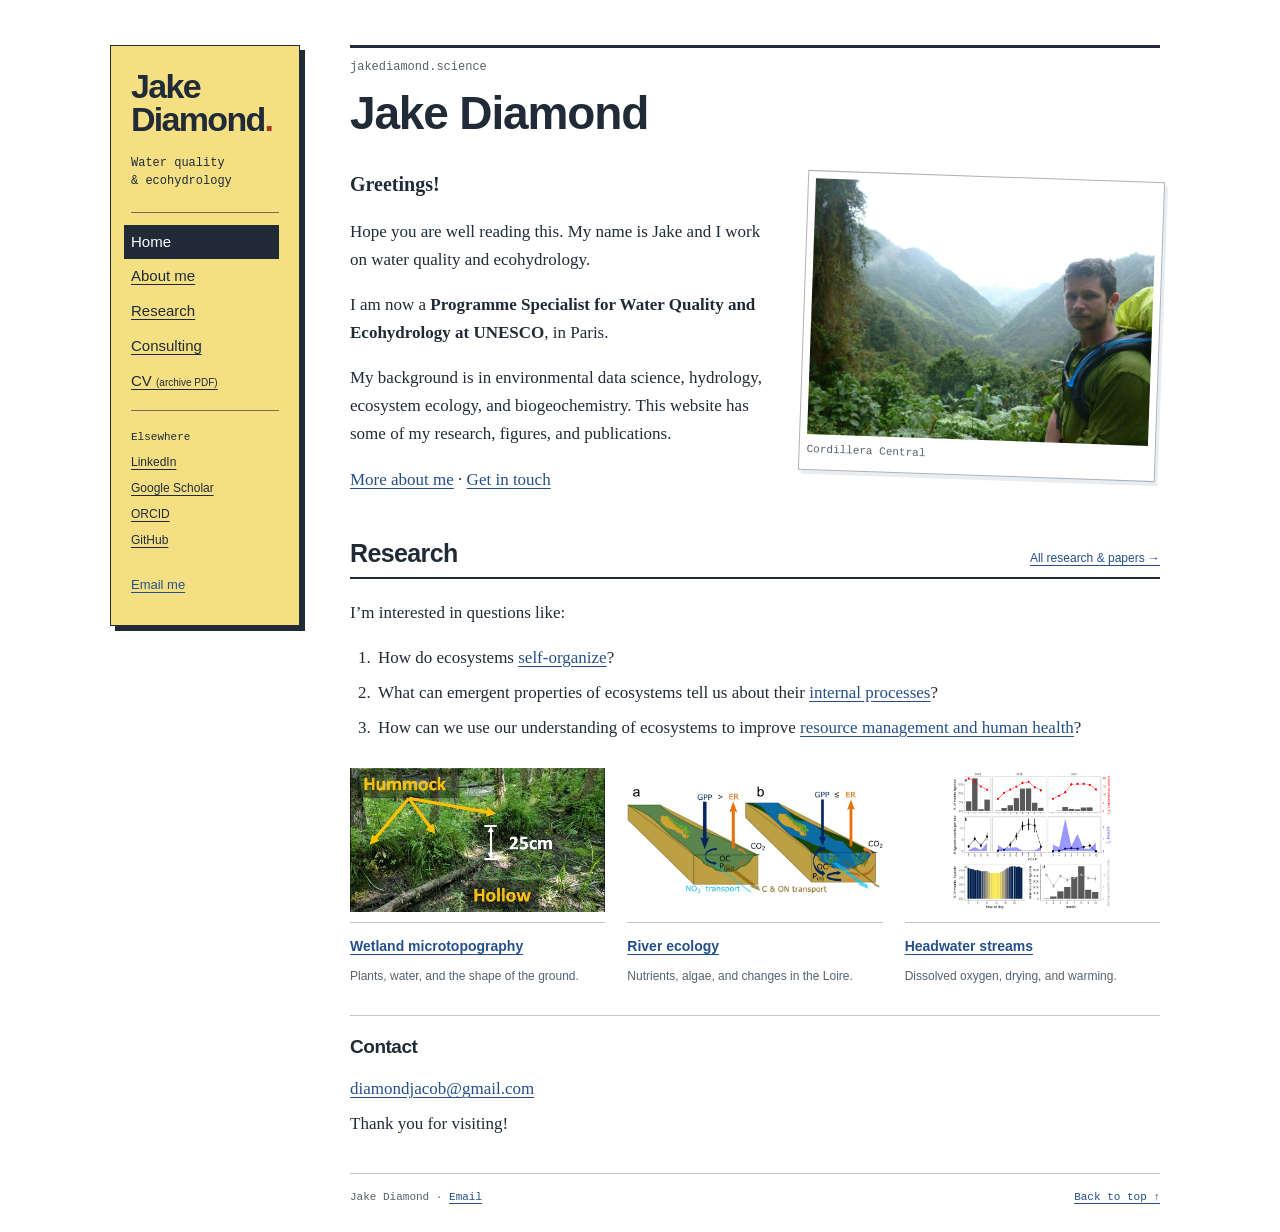
==== commit 63675407: "Use a compact personal academic layout and update UNESCO appointment" ====
--- a/index.html
+++ b/index.html
@@ -11,7 +11,7 @@
 
 
 
-<title>Jake Diamond | Environmental data scientist</title>
+<title>Jake Diamond | Water quality and ecohydrology</title>
 
 <script src="site_libs/header-attrs-2.29/header-attrs.js"></script>
 <script src="site_libs/jquery-3.6.0/jquery-3.6.0.min.js"></script>
@@ -32,9 +32,9 @@
 <script src="site_libs/navigation-1.1/tabsets.js"></script>
 <link href="site_libs/highlightjs-9.12.0/textmate.css" rel="stylesheet" />
 <script src="site_libs/highlightjs-9.12.0/highlight.js"></script>
-<meta name="description" content="Jake Diamond is an environmental data scientist exploring ecology, hydrology, and biogeochemistry. Research, publications, and environmental data consulting.">
+<meta name="description" content="Jake Diamond, Programme Specialist for Water Quality and Ecohydrology at UNESCO. Personal website with research, figures, and publications on rivers, wetlands, and ecosystem processes.">
 <meta name="author" content="Jake Diamond">
-<meta name="theme-color" content="#f6f4ed">
+<meta name="theme-color" content="#ffffff">
 
 <style type="text/css">
   code{white-space: pre-wrap;}
@@ -95,80 +95,6 @@
 </style>
 
 
-<style type="text/css">
-.dropdown-submenu {
-  position: relative;
-}
-.dropdown-submenu>.dropdown-menu {
-  top: 0;
-  left: 100%;
-  margin-top: -6px;
-  margin-left: -1px;
-  border-radius: 0 6px 6px 6px;
-}
-.dropdown-submenu:hover>.dropdown-menu {
-  display: block;
-}
-.dropdown-submenu>a:after {
-  display: block;
-  content: " ";
-  float: right;
-  width: 0;
-  height: 0;
-  border-color: transparent;
-  border-style: solid;
-  border-width: 5px 0 5px 5px;
-  border-left-color: #cccccc;
-  margin-top: 5px;
-  margin-right: -10px;
-}
-.dropdown-submenu:hover>a:after {
-  border-left-color: #adb5bd;
-}
-.dropdown-submenu.pull-left {
-  float: none;
-}
-.dropdown-submenu.pull-left>.dropdown-menu {
-  left: -100%;
-  margin-left: 10px;
-  border-radius: 6px 0 6px 6px;
-}
-</style>
-
-<script type="text/javascript">
-// manage active state of menu based on current page
-$(document).ready(function () {
-  // active menu anchor
-  href = window.location.pathname
-  href = href.substr(href.lastIndexOf('/') + 1)
-  if (href === "")
-    href = "index.html";
-  var menuAnchor = $('a[href="' + href + '"]');
-
-  // mark the anchor link active (and if it's in a dropdown, also mark that active)
-  var dropdown = menuAnchor.closest('li.dropdown');
-  if (window.bootstrap) { // Bootstrap 4+
-    menuAnchor.addClass('active');
-    dropdown.find('> .dropdown-toggle').addClass('active');
-  } else { // Bootstrap 3
-    menuAnchor.parent().addClass('active');
-    dropdown.addClass('active');
-  }
-
-  // Navbar adjustments
-  var navHeight = $(".navbar").first().height() + 15;
-  var style = document.createElement('style');
-  var pt = "padding-top: " + navHeight + "px; ";
-  var mt = "margin-top: -" + navHeight + "px; ";
-  var css = "";
-  // offset scroll position for anchor links (for fixed navbar)
-  for (var i = 1; i <= 6; i++) {
-    css += ".section h" + i + "{ " + pt + mt + "}\n";
-  }
-  style.innerHTML = "body {" + pt + "padding-bottom: 40px; }\n" + css;
-  document.head.appendChild(style);
-});
-</script>
 
 <!-- tabsets -->
 
@@ -233,153 +159,119 @@
 
 
 
-
-<div class="navbar navbar-default  navbar-fixed-top" role="navigation">
-  <div class="container">
-    <div class="navbar-header">
-      <button type="button" class="navbar-toggle collapsed" data-toggle="collapse" data-bs-toggle="collapse" data-target="#navbar" data-bs-target="#navbar">
-        <span class="icon-bar"></span>
-        <span class="icon-bar"></span>
-        <span class="icon-bar"></span>
-      </button>
-      <a class="navbar-brand" href="index.html">Jake Diamond</a>
-    </div>
-    <div id="navbar" class="navbar-collapse collapse">
-      <ul class="nav navbar-nav">
-        <li>
-  <a href="index.html">Home</a>
+<aside class="site-rail" aria-label="Site navigation">
+<a class="site-name" href="index.html">Jake <br>Diamond<span aria-hidden="true">.</span></a>
+<p class="site-subtitle">Water quality<br>&amp; ecohydrology</p>
+<nav aria-label="Main navigation"><a href="index.html">Home</a><a href="about.html">About me</a><a href="research.html">Research</a><a href="business.html">Consulting</a><a href="docs/CV.pdf">CV <small>(archive PDF)</small></a></nav>
+<div class="elsewhere"><p>Elsewhere</p><a href="https://fr.linkedin.com/in/jacobsdiamond">LinkedIn</a><a href="https://scholar.google.com/citations?user=BsBmdAUAAAAJ&amp;hl=en">Google Scholar</a><a href="https://orcid.org/0000-0002-5392-5707">ORCID</a><a href="https://github.com/jakediamond">GitHub</a></div>
+<p class="rail-contact"><a href="mailto:diamondjacob@gmail.com">Email me</a></p>
+</aside>
+
+<div id="header">
+
+
+
+
+</div>
+
+
+<div class="page-label">
+jakediamond.science
+</div>
+<h1>
+Jake Diamond
+</h1>
+<div class="home-top">
+<div>
+<p class="hello">
+Greetings!
+</p>
+<p>
+Hope you are well reading this. My name is Jake and I work on water
+quality and ecohydrology.
+</p>
+<p>
+I am now a <strong>Programme Specialist for Water Quality and
+Ecohydrology at UNESCO</strong>, in Paris.
+</p>
+<p>
+My background is in environmental data science, hydrology, ecosystem
+ecology, and biogeochemistry. This website has some of my research,
+figures, and publications.
+</p>
+<p>
+<a href="about.html">More about me</a> ·
+<a href="mailto:diamondjacob@gmail.com">Get in touch</a>
+</p>
+</div>
+<figure class="home-photo">
+<img src="images/jake_cordillera_central.jpg" alt="Jake hiking in the Cordillera Central" width="400" height="300">
+<figcaption>
+Cordillera Central
+</figcaption>
+</figure>
+</div>
+<section class="research-sampler" aria-labelledby="research-heading">
+<div class="section-line">
+<h2 id="research-heading">
+Research
+</h2>
+<a href="research.html">All research &amp; papers →</a>
+</div>
+<p>
+I’m interested in questions like:
+</p>
+<ol class="questions">
+<li>
+How do ecosystems <a href="research.html#anchormicro">self-organize</a>?
 </li>
 <li>
-  <a href="about.html">About</a>
+What can emergent properties of ecosystems tell us about their
+<a href="research.html#anchorbgc">internal processes</a>?
 </li>
 <li>
-  <a href="research.html">Research</a>
+How can we use our understanding of ecosystems to improve
+<a href="research.html#anchorriveco">resource management and human
+health</a>?
 </li>
-<li>
-  <a href="business.html">Consulting</a>
-</li>
-<li>
-  <a href="./docs/CV.pdf">CV</a>
-</li>
-      </ul>
-      <ul class="nav navbar-nav navbar-right">
-        <li>
-  <a href="https://github.com/jakediamond">GitHub</a>
-</li>
-      </ul>
-    </div><!--/.nav-collapse -->
-  </div><!--/.container -->
-</div><!--/.navbar -->
-
-<div id="header">
-
-
-
-
-</div>
-
-
-<div class="home-intro">
-<div class="intro-copy">
-<p class="eyebrow">
-Environmental data science · Ecology · Hydrology
-</p>
-<h1>
-Following water.<br>Finding connections.
-</h1>
-<p class="intro-lead">
-I’m Jake Diamond, an environmental data scientist curious about how
-ecosystems work—and what we can learn by looking a little closer.
-</p>
-<p>
-I study the connections between water, landscapes, and living things. I
-also help people make sense of environmental data through analysis,
-synthesis, and interpretation.
-</p>
-<div class="text-actions">
-<a class="primary-link" href="research.html">Explore my research <span
-aria-hidden="true">↗</span></a><a href="business.html">Work with me
-<span aria-hidden="true">→</span></a>
-</div>
-</div>
-<figure class="field-portrait">
-<img src="images/jake_cordillera_central.jpg" width="800" height="600" alt="Jake on a hiking trail in the green mountains of the Cordillera Central">
+</ol>
+<div class="research-figures">
+<figure>
+<a href="research.html#anchormicro"><img src="images/huho.jpg" alt="Hummocks and hollows in a forested wetland" width="300" height="240"><span>Wetland
+microtopography</span></a>
 <figcaption>
-<span>01 / In the field</span><span>Cordillera Central</span>
+Plants, water, and the shape of the ground.
 </figcaption>
 </figure>
-</div>
-<section class="question-section" aria-labelledby="questions-heading">
-<div class="section-intro">
-<p class="eyebrow">
-The questions that keep me curious
-</p>
-<h2 id="questions-heading">
-An ecosystem is more<br>than the sum of its parts.
+<figure>
+<a href="research.html#anchorriveco"><img src="images/loire_conceptual_figure.jpg" alt="Diagram of ecosystem change in the Loire River" width="300" height="240"><span>River
+ecology</span></a>
+<figcaption>
+Nutrients, algae, and changes in the Loire.
+</figcaption>
+</figure>
+<figure>
+<a href="research.html#headwater-stream-biogeochemistry"><img src="images/hypoxia_summary_all.png" alt="Research figure summarizing hypoxia in headwater streams" width="300" height="240"><span>Headwater
+streams</span></a>
+<figcaption>
+Dissolved oxygen, drying, and warming.
+</figcaption>
+</figure>
+</div>
+</section>
+<section class="home-contact">
+<h2>
+Contact
 </h2>
 <p>
-I approach these questions through hydrology, ecosystem ecology, and
-biogeochemistry.
-</p>
-</div>
-<ol class="question-list">
-<li>
-<span class="item-number" aria-hidden="true">01</span>
-<div>
-<h3>
-How do ecosystems organize themselves?
-</h3>
-<p>
-Exploring the feedbacks between plants, water, and soil.
-</p>
-<a href="research.html#anchormicro">Wetland microtopography <span
-aria-hidden="true">↗</span></a>
-</div>
-</li>
-<li>
-<span class="item-number" aria-hidden="true">02</span>
-<div>
-<h3>
-What can patterns tell us about processes?
-</h3>
-<p>
-Looking for the workings of an ecosystem in the signals it leaves
-behind.
-</p>
-<a href="research.html#anchorbgc">Biogeochemistry <span
-aria-hidden="true">↗</span></a>
-</div>
-</li>
-<li>
-<span class="item-number" aria-hidden="true">03</span>
-<div>
-<h3>
-How can understanding lead to better stewardship?
-</h3>
-<p>
-Connecting ecosystem science with environmental resource management.
-</p>
-<a href="research.html#anchorriveco">River ecology <span
-aria-hidden="true">↗</span></a>
-</div>
-</li>
-</ol>
+<a href="mailto:diamondjacob@gmail.com">diamondjacob@gmail.com</a>
+</p>
+<p>
+Thank you for visiting!
+</p>
 </section>
-<section class="contact-band" aria-labelledby="contact-heading">
-<p class="eyebrow">
-Science starts with a conversation
-</p>
-<h2 id="contact-heading">
-Have a question worth exploring?
-</h2>
-<p>
-For research, collaborations, or just to say hello.
-</p>
-<a href="mailto:diamondjacob@gmail.com">diamondjacob@gmail.com <span
-aria-hidden="true">↗</span></a>
-</section>
-
-<footer class="site-footer"><div><a class="footer-name" href="index.html">Jake Diamond</a><p>Environmental data scientist.<br>Curious about the connections.</p></div><nav aria-label="Footer"><a href="mailto:diamondjacob@gmail.com">Email</a><a href="https://scholar.google.com/citations?user=BsBmdAUAAAAJ&amp;hl=en">Google Scholar</a><a href="https://orcid.org/0000-0002-5392-5707">ORCID</a><a href="docs/CV.pdf">CV <span class="file-label">PDF</span></a></nav><a class="back-top" href="#">Back to top ↑</a></footer>
+
+<footer class="site-footer"><span>Jake Diamond · <a href="mailto:diamondjacob@gmail.com">Email</a></span><a href="#">Back to top ↑</a></footer>
 <script src="site.js" defer></script>
 
 
--- a/styles.css
+++ b/styles.css
@@ -1,743 +1,154 @@
-/* Shared with every page rendered by R Markdown. */
+/* Personal academic site: compact text, ordinary links, and research figures. */
 :root {
-  --paper:#f6f4ed;
-  --ink:#253b34;
-  --muted:#5f6a60;
-  --line:#cdd1c4;
-  --green:#285847;
-  --wash:#e7eadd;
-  --rust:#975332
+  --ink: #202b37;
+  --blue: #244f8a;
+  --rule: #bbc5d0;
+  --yellow: #f4df82;
+  --muted: #56616d;
 }
-
-html {
-  scroll-behavior:auto;
-  scroll-padding-top:110px
-}
-
+html { scroll-padding-top: 24px; }
 body {
-  background:var(--paper);
-  color:var(--ink);
-  font-family:"Avenir Next",Avenir,"Segoe UI",sans-serif;
-  font-size:16px;
-  line-height:1.8;
-  padding-top:106px!important;
-  padding-bottom:0!important;
-  -webkit-font-smoothing:antialiased
-}
-
-body .main-container {
-  max-width:1160px;
-  padding:0 30px;
-  margin:auto
-}
-
-a {
-  color:var(--green);
-  text-decoration:underline;
-  text-decoration-thickness:1px;
-  text-underline-offset:4px
-}
-
-a:hover,a:focus {
-  color:var(--rust)
-}
-
-a:focus-visible,button:focus-visible,input:focus-visible {
-  outline:3px solid var(--rust);
-  outline-offset:5px
-}
-
-p {
-  margin:0 0 20px
-}
-
-h1,h2,h3,h4 {
-  font-family:Georgia,"Times New Roman",serif;
-  color:var(--ink);
-  font-weight:400;
-  line-height:1.15;
-  letter-spacing:-.035em
-}
-
-h1 {
-  font-size:clamp(42px,5.2vw,70px);
-  margin:34px 0 26px
-}
-
-h2 {
-  font-size:36px;
-  margin:0 0 24px
-}
-h3 {
-  font-size:25px;
-  margin:0 0 12px
-}
-
-.section h1,.section h2,.section h3 {
-  padding-top:0!important;
-  margin-top:0!important
-}
-
-.section h2 {
-  font-size:43px
-}
-.section h3 {
-  font-size:32px
-}
-.section h1 strong,.section h2 strong {
-  font-weight:400
-}
-
-hr {
-  border-color:var(--line);
-  margin:40px 0;
-  clear:both
-}
-
-.navbar {
-  background:var(--paper);
-  border:0;
-  border-bottom:1px solid var(--line);
-  box-shadow:none;
-  min-height:82px
-}
-
-.navbar .container {
-  max-width:1160px;
-  width:100%;
-  padding:15px 30px
-}
-
-.navbar-default .navbar-brand {
-  font-family:Georgia,"Times New Roman",serif;
-  font-size:25px;
-  letter-spacing:-1px;
-  color:var(--ink);
-  padding-left:15px
-}
-
-.navbar-default .navbar-nav>li>a {
-  color:var(--ink);
-  font-size:13px;
-  font-weight:500;
-  text-decoration:none;
-  padding:15px 16px
-}
-
-.navbar-default .navbar-nav>.active>a,.navbar-default .navbar-nav>.active>a:focus,.navbar-default .navbar-nav>.active>a:hover {
-  color:var(--green);
-  background:transparent;
-  text-decoration:underline;
-  text-underline-offset:7px
-}
-
-.navbar-default .navbar-nav>li>a:hover {
-  color:var(--rust);
-  background:transparent
-}
-
-.navbar-default .navbar-toggle {
-  border-color:var(--line);
-  border-radius:0
-}
-.navbar-default .navbar-toggle .icon-bar {
-  background-color:var(--ink)
-}
-
-.navbar-default .navbar-toggle:hover,.navbar-default .navbar-toggle:focus {
-  background:var(--wash)
-}
-
-.eyebrow {
-  font-size:11px;
-  font-weight:600;
-  letter-spacing:.14em;
-  text-transform:uppercase;
-  line-height:1.6;
-  margin:28px 0 24px;
-  color:var(--green)
-}
-
-.intro-lead {
-  font-size:20px;
-  line-height:1.6
-}
-.narrow {
-  max-width:730px
-}
-
-.home-intro {
-  display:grid;
-  grid-template-columns:1.25fr 1fr;
-  gap:65px;
-  align-items:center;
-  padding:30px 0 70px
-}
-
-.home-intro h1 {
-  font-size:clamp(42px,4.5vw,62px);
-  margin:0 0 26px
-}
-
-.home-intro .eyebrow {
-  margin-top:0
-}
-.home-intro p:not(.eyebrow) {
-  max-width:540px
-}
-
-.text-actions {
-  display:flex;
-  gap:28px;
-  align-items:center;
-  flex-wrap:wrap;
-  margin:30px 0 12px;
-  font-size:14px
-}
-
-.primary-link {
-  display:inline-block;
-  background:var(--green);
-  color:var(--paper);
-  padding:12px 20px;
-  text-decoration:none
-}
-
-.primary-link:hover,.primary-link:focus {
-  background:var(--ink);
-  color:white
-}
-
-.text-actions span {
-  margin-left:13px
-}
-
-figure {
-  margin:0
-}
-.field-portrait {
-  position:relative;
-  margin:40px 0 0;
-  padding:0 0 20px 20px
-}
-
-.field-portrait:before {
-  content:"";
-  position:absolute;
-  left:0;
-  bottom:52px;
-  right:20px;
-  top:-20px;
-  border:1px solid #a8b09b;
-  z-index:-1
-}
-
-.field-portrait img {
-  display:block;
-  width:100%;
-  height:450px;
-  object-fit:cover;
-  object-position:85% center;
-  filter:saturate(.8)
-}
-
-figcaption {
-  font-size:10px;
-  letter-spacing:.075em;
-  text-transform:uppercase;
-  color:var(--muted);
-  line-height:1.6;
-  margin-top:12px
-}
-.field-portrait figcaption {
-  display:flex;
-  justify-content:space-between;
-  gap:12px
-}
-
-.question-section {
-  display:grid;
-  grid-template-columns:1fr 1.4fr;
-  gap:80px;
-  border-top:1px solid var(--line);
-  padding:60px 0 65px
-}
-
-.section-intro .eyebrow {
-  margin-top:0
-}
-.section-intro h2 {
-  font-size:34px
-}
-.section-intro>p:last-child {
-  font-size:15px;
-  color:var(--muted)
-}
-
-.question-list {
-  margin:0;
-  padding:0;
-  list-style:none
-}
-.question-list li {
-  display:flex;
-  gap:24px;
-  border-bottom:1px solid var(--line);
-  padding:26px 0
-}
-.question-list li:first-child {
-  padding-top:0
-}
-.question-list li:last-child {
-  border:0;
-  padding-bottom:0
-}
-
-.item-number {
-  font-size:12px;
-  letter-spacing:.08em;
-  color:var(--rust);
-  padding-top:5px
-}
-.question-list h3 {
-  font-size:24px
-}
-.question-list p {
-  font-size:14px;
-  margin-bottom:10px;
-  color:var(--muted)
-}
-.question-list a {
-  font-size:13px
-}
-
-.contact-band {
-  padding:40px 45px 46px;
-  background:var(--wash);
-  border-top:1px solid #b7c1ac;
-  margin:0 0 60px
-}
-.contact-band .eyebrow {
-  margin:0 0 18px
-}
-.contact-band h2 {
-  font-size:36px;
-  margin-bottom:12px
-}
-.contact-band p {
-  margin-bottom:14px
-}
-.contact-band>a {
-  font-size:19px
-}
-
-.site-footer {
-  border-top:1px solid var(--line);
-  padding:36px 0 42px;
-  display:grid;
-  grid-template-columns:1fr 1fr auto;
-  gap:24px;
-  font-size:13px;
-  color:var(--muted);
-  clear:both
-}
-.footer-name {
-  font-family:Georgia,serif;
-  font-size:24px;
-  color:var(--ink);
-  text-decoration:none
-}
-.site-footer p {
-  margin:8px 0 0;
-  font-size:12px;
-  line-height:1.7
-}
-.site-footer nav {
-  display:flex;
-  gap:10px 23px;
-  flex-wrap:wrap;
-  align-content:start;
-  padding-top:8px
-}
-.back-top {
-  padding-top:8px
-}
-.file-label {
-  font-size:9px;
-  text-decoration:none
-}
-
-.about-layout {
-  display:grid;
-  grid-template-columns:.9fr 1.3fr;
-  gap:60px;
-  margin:40px 0 70px;
-  align-items:start
-}
-.landscape-photo img {
-  width:100%;
-  height:420px;
-  object-fit:cover
-}
-.about-copy p {
-  font-size:16px
-}
-.about-copy ol {
-  padding-left:22px
-}
-.about-copy li {
-  margin-bottom:16px
-}
-
-.service-list {
-  display:grid;
-  grid-template-columns:repeat(3,1fr);
-  gap:36px;
-  border-top:1px solid var(--line);
-  border-bottom:1px solid var(--line);
-  padding:35px 0;
-  margin:50px 0
-}
-.service-list h2 {
-  font-size:28px;
-  margin:17px 0
-}
-.service-list p {
-  font-size:15px;
-  color:var(--muted);
-  margin:0
-}
-
-.expertise-list>ul {
-  display:grid;
-  grid-template-columns:1fr 1fr;
-  gap:32px 60px;
-  padding:0;
-  list-style:none;
-  margin:30px 0 65px
-}
-.expertise-list>ul>li {
-  font-family:Georgia,serif;
-  font-size:25px
-}
-.expertise-list>ul>li>ul {
-  font-family:"Avenir Next",Avenir,"Segoe UI",sans-serif;
-  font-size:15px;
-  margin-top:12px;
-  padding-left:20px
-}
-
-.profile-links {
-  display:flex;
-  flex-wrap:wrap;
-  gap:25px;
-  font-size:13px;
-  margin:25px 0 18px
-}
-.research-note {
-  font-size:13px;
-  color:var(--muted);
-  max-width:700px
-}
-
-.research-index {
-  padding:35px 0 40px;
-  margin:40px 0 60px;
-  border-top:1px solid var(--line);
-  border-bottom:1px solid var(--line)
-}
-.index-header {
-  display:grid;
-  grid-template-columns:1fr 1fr;
-  gap:35px;
-  align-items:start
-}
-.index-header h2 {
-  font-size:30px
-}
-.research-search label {
-  display:block;
-  font-size:12px;
-  margin-bottom:6px;
-  font-weight:500
-}
-.research-search input {
-  width:100%;
-  border:1px solid #929e8c;
-  background:transparent;
-  border-radius:0;
-  padding:10px 12px;
-  color:var(--ink);
-  font-size:14px;
-  line-height:1.5
-}
-.research-search input::placeholder {
-  color:var(--muted)
-}
-#topic-status {
-  font-size:12px;
-  color:var(--muted);
-  margin:5px 0 14px
-}
-#topic-list {
-  list-style:none;
-  padding:0;
-  margin:18px 0 0
-}
-#topic-list li {
-  border-bottom:1px solid var(--line)
-}
-#topic-list li:last-child {
-  border:0
-}
-#topic-list a {
-  display:flex;
-  justify-content:space-between;
-  gap:20px;
-  padding:12px 0;
-  text-decoration:none;
-  font-size:15px
-}
-#topic-list a:hover {
-  background:var(--wash)
-}
-#topic-list a span:first-child {
-  font-size:11px;
-  color:var(--muted);
-  text-transform:uppercase;
-  letter-spacing:.055em;
-  padding-top:4px
-}
-.no-topics {
-  padding:20px 0;
-  font-size:14px
-}
-
-body .section.level2 {
-  padding-top:38px;
-  margin-top:20px
-}
-body .section.level3 {
-  display:flow-root;
-  padding-top:34px;
-  margin-top:20px
-}
-.section.level2:after {
-  content:"";
-  display:block;
-  clear:both
-}
-.section p,.section li {
-  font-size:16px
-}
-.section img {
-  height:auto;
-  max-width:100%;
-  margin-bottom:16px
-}
-.section [style*="float:"] {
-  max-width:43%;
-  margin-bottom:10px
-}
-.section {
-  scroll-margin-top:100px
-}
-
-.skip-link {
-  position:fixed;
-  top:-100px;
-  left:20px;
-  z-index:2000;
-  background:var(--ink);
-  color:white;
-  padding:10px 18px
-}
-.skip-link:focus {
-  top:12px;
-  color:white
-}
-
-[hidden] {
-  display:none!important
-}
-
-@media(min-width:768px) {
-  .navbar-nav {
-  margin-left:28px
-}
-.navbar-right {
-  margin-left:0
-}
-
-}
-
-@media(max-width:1000px) {
-  .home-intro {
-  gap:35px
-}
-.home-intro h1 {
-  font-size:48px
-}
-.field-portrait img {
-  height:390px
-}
-.question-section {
-  gap:40px
-}
-.navbar-default .navbar-nav>li>a {
-  padding-left:11px;
-  padding-right:11px
-}
-
-}
-
-@media(max-width:767px) {
-  body {
-  padding-top:86px!important;
-  font-size:15px
+  background: #fff;
+  color: var(--ink);
+  font: 17px/1.65 Georgia, "Times New Roman", serif;
+  padding: 0 !important;
+  margin: 0;
 }
 body .main-container {
-  padding:0 22px
+  max-width: 1110px;
+  min-height: 100vh;
+  margin: 0 auto;
+  padding: 45px 35px 25px 265px;
+  position: relative;
 }
-.navbar {
-  min-height:65px
+a { color: var(--blue); text-decoration: underline; text-underline-offset: 3px; }
+a:hover { color: #8c341b; }
+a:focus-visible, input:focus-visible { outline: 3px solid #b84123; outline-offset: 4px; }
+p { margin: 0 0 17px; }
+h1, h2, h3, h4 {
+  color: var(--ink);
+  font-family: Arial, Helvetica, sans-serif;
+  font-weight: 700;
+  line-height: 1.2;
+  letter-spacing: -.025em;
 }
-.navbar .container {
-  padding:7px 22px
+h1 { font-size: 46px; margin: 10px 0 27px; }
+h2 { font-size: 25px; margin: 32px 0 16px; }
+h3 { font-size: 20px; margin: 28px 0 14px; }
+h1 strong, h2 strong { font-weight: inherit; }
+ul, ol { padding-left: 25px; }
+li { padding-left: 3px; margin-bottom: 7px; }
+hr { clear: both; border: 0; border-top: 1px solid var(--rule); margin: 30px 0; }
+figure { margin: 0; }
+figcaption { font: 12px/1.45 Arial, Helvetica, sans-serif; color: var(--muted); margin-top: 8px; }
+.page-label { color: var(--muted); font: 12px/1.5 "Courier New", monospace; border-top: 3px solid var(--ink); padding-top: 10px; }
+.site-rail {
+  position: absolute;
+  top: 45px;
+  left: 25px;
+  width: 190px;
+  background: var(--yellow);
+  border: 1px solid var(--ink);
+  box-shadow: 5px 5px 0 var(--ink);
+  padding: 24px 20px 13px;
+  font-family: Arial, Helvetica, sans-serif;
 }
-.navbar .navbar-collapse {
-  border-color:var(--line)
+.site-name { display: block; color: var(--ink); font-size: 34px; font-weight: 800; line-height: .98; letter-spacing: -1.7px; text-decoration: none; }
+.site-name span { color: #a8391d; }
+.site-subtitle { font: 12px/1.5 "Courier New", monospace; margin: 17px 0 22px; }
+.site-rail nav { border-top: 1px solid #766d49; border-bottom: 1px solid #766d49; padding: 12px 0; }
+.site-rail nav a { display: block; font-size: 15px; padding: 5px 7px; margin-left: -7px; color: var(--ink); }
+.site-rail nav a[aria-current="page"] { background: var(--ink); color: #fff; text-decoration: none; }
+.site-rail small { font-size: 10px; }
+.elsewhere { padding-top: 20px; }
+.elsewhere p { font: 11px "Courier New", monospace; margin-bottom: 7px; }
+.elsewhere a { display: block; font-size: 12px; padding: 3px 0; color: var(--ink); }
+.rail-contact { margin-top: 20px; font-size: 13px; }
+.home-top { display: grid; grid-template-columns: 1.2fr 1fr; gap: 25px; align-items: start; }
+.hello { font-weight: bold; font-size: 20px; }
+.home-photo { margin-top: 8px; transform: rotate(2deg); background: #fff; padding: 7px 7px 11px; border: 1px solid #abb3bb; box-shadow: 3px 4px 0 #e9edf0; }
+.home-photo img { display: block; width: 100%; height: auto; }
+.home-photo figcaption { font-family: "Courier New", monospace; font-size: 11px; }
+.section-line { display: flex; align-items: baseline; justify-content: space-between; gap: 15px; border-bottom: 2px solid var(--ink); margin: 27px 0 20px; padding-bottom: 9px; }
+.section-line h2 { margin: 0; }
+.section-line>a { font: 12px/1.5 Arial, sans-serif; }
+.questions { margin-bottom: 26px; }
+.research-figures { display: grid; grid-template-columns: repeat(3, 1fr); gap: 22px; }
+.research-figures figure { min-width: 0; }
+.research-figures img { display: block; width: 100%; height: 155px; object-fit: contain; background: #fff; border-bottom: 1px solid var(--rule); padding: 0 0 10px; margin-bottom: 9px; }
+.research-figures figure:first-child img { object-fit: cover; }
+.research-figures a { font: 700 14px/1.45 Arial, sans-serif; }
+.research-figures a span { display: inline; }
+.home-contact { margin-top: 30px; border-top: 1px solid var(--rule); }
+.home-contact h2 { font-size: 19px; margin-top: 20px; }
+.home-contact p { margin-bottom: 7px; }
+.site-footer { border-top: 1px solid var(--rule); margin-top: 35px; padding-top: 15px; display: flex; justify-content: space-between; gap: 20px; font: 11px/1.6 "Courier New", monospace; color: var(--muted); clear: both; }
+.about-photo { float: right; width: 40%; margin: 8px 0 22px 28px; }
+.about-photo img { width: 100%; height: auto; border: 1px solid var(--rule); }
+.section.level2 { display: flow-root; margin-top: 25px; }
+.section.level2:has(.section.level3) { margin-top: 35px; }
+.section.level3 { display: flow-root; margin-top: 28px; }
+.section h2 { font-size: 25px; margin-top: 0; }
+.section h3 { font-size: 21px; margin-top: 0; }
+.section [style*="float:"] { max-width: 45%; margin-bottom: 15px; }
+.section img { max-width: 100%; height: auto; margin-bottom: 12px; }
+.profile-links { font: 13px/1.6 Arial, sans-serif; margin: 18px 0; }
+.research-note { color: var(--muted); font-size: 14px; }
+.research-index { background: #f0f3f6; border: 1px solid var(--rule); padding: 20px; margin: 25px 0 35px; }
+.index-header { display: grid; grid-template-columns: 1fr 1.1fr; align-items: start; gap: 20px; }
+.index-header h2 { margin: 0; font-size: 20px; }
+.research-search label { font: 12px Arial, sans-serif; display: block; margin: 0 0 5px; }
+.research-search input { box-sizing: border-box; width: 100%; font: 13px/1.4 Arial, sans-serif; padding: 7px; background: white; color: var(--ink); border: 1px solid #7f8e9b; border-radius: 0; }
+#topic-status { font: 11px Arial, sans-serif; color: var(--muted); margin: 6px 0 12px; }
+#topic-list { list-style: none; padding: 0; margin: 0; }
+#topic-list li { margin: 0; padding: 0; border-top: 1px solid #d4dce2; }
+#topic-list a { display: grid; grid-template-columns: 180px 1fr; gap: 10px; padding: 7px 0; font-size: 14px; }
+#topic-list span:first-child { font: 11px/1.8 "Courier New", monospace; color: var(--muted); }
+.no-topics { font-size: 14px; margin: 15px 0 0; }
+.expertise-list>ul { columns: 2; column-gap: 35px; }
+.expertise-list>ul>li { break-inside: avoid; margin-bottom: 22px; font-weight: bold; }
+.expertise-list ul ul { font-weight: normal; font-size: 15px; padding-left: 18px; margin-top: 8px; }
+.skip-link { position: fixed; top: -100px; left: 15px; z-index: 2000; padding: 8px 14px; background: var(--ink); color: white; }
+.skip-link:focus { top: 10px; color: white; }
+[hidden] { display: none !important; }
+@media (max-width: 950px) {
+  body .main-container { padding-left: 225px; padding-right: 25px; }
+  .site-rail { width: 165px; padding: 20px 15px 10px; }
+  .site-name { font-size: 31px; }
+  .home-top { grid-template-columns: 1fr; }
+  .home-photo { width: 70%; margin: 8px auto 20px; }
+  .research-figures { gap: 13px; }
+  .research-figures img { height: 120px; }
 }
-.navbar-default .navbar-nav>li>a {
-  padding:12px 15px;
-  font-size:15px
+@media (max-width: 680px) {
+  body { font-size: 16px; }
+  body .main-container { padding: 0 20px 25px; }
+  .site-rail { position: static; width: auto; margin: 0 -20px 27px; padding: 17px 20px 12px; box-shadow: none; border-width: 0 0 2px; }
+  .site-name { font-size: 22px; letter-spacing: -.6px; }
+  .site-name br { display: none; }
+  .site-name br:after { content: " "; }
+  .site-subtitle { display: none; }
+  .site-rail nav { display: flex; flex-wrap: wrap; gap: 3px 16px; padding: 10px 0 0; border: 0; }
+  .site-rail nav a { padding: 4px 6px; margin: 0 -6px; font-size: 13px; }
+  .elsewhere, .rail-contact { display: none; }
+  h1 { font-size: 36px; margin-bottom: 22px; }
+  .home-top { gap: 15px; }
+  .home-photo { width: 86%; }
+  .research-figures { grid-template-columns: 1fr; gap: 22px; }
+  .research-figures figure { display: flow-root; }
+  .research-figures img { width: 135px; height: 105px; float: left; margin: 0 14px 0 0; padding: 0; border: 0; }
+  .research-figures figcaption { font-size: 12px; }
+  .section-line { align-items: center; }
+  .section-line>a { max-width: 145px; text-align: right; }
+  .about-photo { float: none; width: 100%; margin: 20px 0; }
+  .section [style*="float:"] { float: none !important; max-width: 100%; margin: 15px 0 !important; }
+  .section img { display: block; margin: auto auto 15px; }
+  .index-header { grid-template-columns: 1fr; gap: 16px; }
+  #topic-list a { grid-template-columns: 1fr; gap: 0; }
+  .expertise-list>ul { columns: 1; }
 }
-.home-intro {
-  grid-template-columns:1fr;
-  padding:25px 0 40px;
-  gap:15px
+@media print {
+  .site-rail, .site-footer, .research-search, .skip-link { display: none !important; }
+  body .main-container { padding: 0; max-width: none; }
+  .home-photo { transform: none; }
 }
-.home-intro h1 {
-  font-size:48px
-}
-.home-intro .intro-lead {
-  font-size:19px
-}
-.eyebrow {
-  font-size:10px
-}
-.field-portrait {
-  max-width:490px;
-  margin:25px 0 0 15px
-}
-.field-portrait img {
-  height:auto;
-  aspect-ratio:4/3;
-  object-fit:cover
-}
-.question-section {
-  grid-template-columns:1fr;
-  gap:30px;
-  padding:35px 0
-}
-.section-intro h2 {
-  font-size:32px
-}
-.question-list h3 {
-  font-size:25px
-}
-.contact-band {
-  padding:30px 24px;
-  margin-bottom:40px
-}
-.contact-band h2 {
-  font-size:31px
-}
-.contact-band>a {
-  font-size:16px;
-  overflow-wrap:anywhere
-}
-.site-footer {
-  grid-template-columns:1fr auto
-}
-.site-footer nav {
-  grid-column:1/-1;
-  grid-row:2
-}
-.about-layout {
-  grid-template-columns:1fr;
-  gap:30px
-}
-.landscape-photo img {
-  height:300px
-}
-.service-list {
-  grid-template-columns:1fr;
-  gap:28px
-}
-.service-list>div+div {
-  border-top:1px solid var(--line);
-  padding-top:24px
-}
-.expertise-list>ul {
-  grid-template-columns:1fr;
-  gap:25px
-}
-.index-header {
-  grid-template-columns:1fr;
-  gap:0
-}
-#topic-list a {
-  flex-direction:column;
-  gap:3px
-}
-.section [style*="float:"] {
-  float:none!important;
-  max-width:100%;
-  margin:20px auto!important
-}
-.section img {
-  display:block;
-  margin:auto auto 16px
-}
-.section h2 {
-  font-size:36px
-}
-.section h3 {
-  font-size:30px
-}
-
-}
-
-@media(prefers-reduced-motion:reduce) {
-  html {
-  scroll-behavior:auto
-}
-
-}
-
-
-.navbar-brand {
-  text-decoration:none
-}
-
-.research-search input {
-  box-sizing:border-box
-}
-
-@media print {
-  body {
-  padding-top:0!important
-}
-.site-footer,.research-search,.back-top,.skip-link {
-  display:none!important
-}
-.section [style*="float:"] {
-  float:none!important;
-  max-width:100%
-}
-.contact-band {
-  break-inside:avoid
-}
-
-}
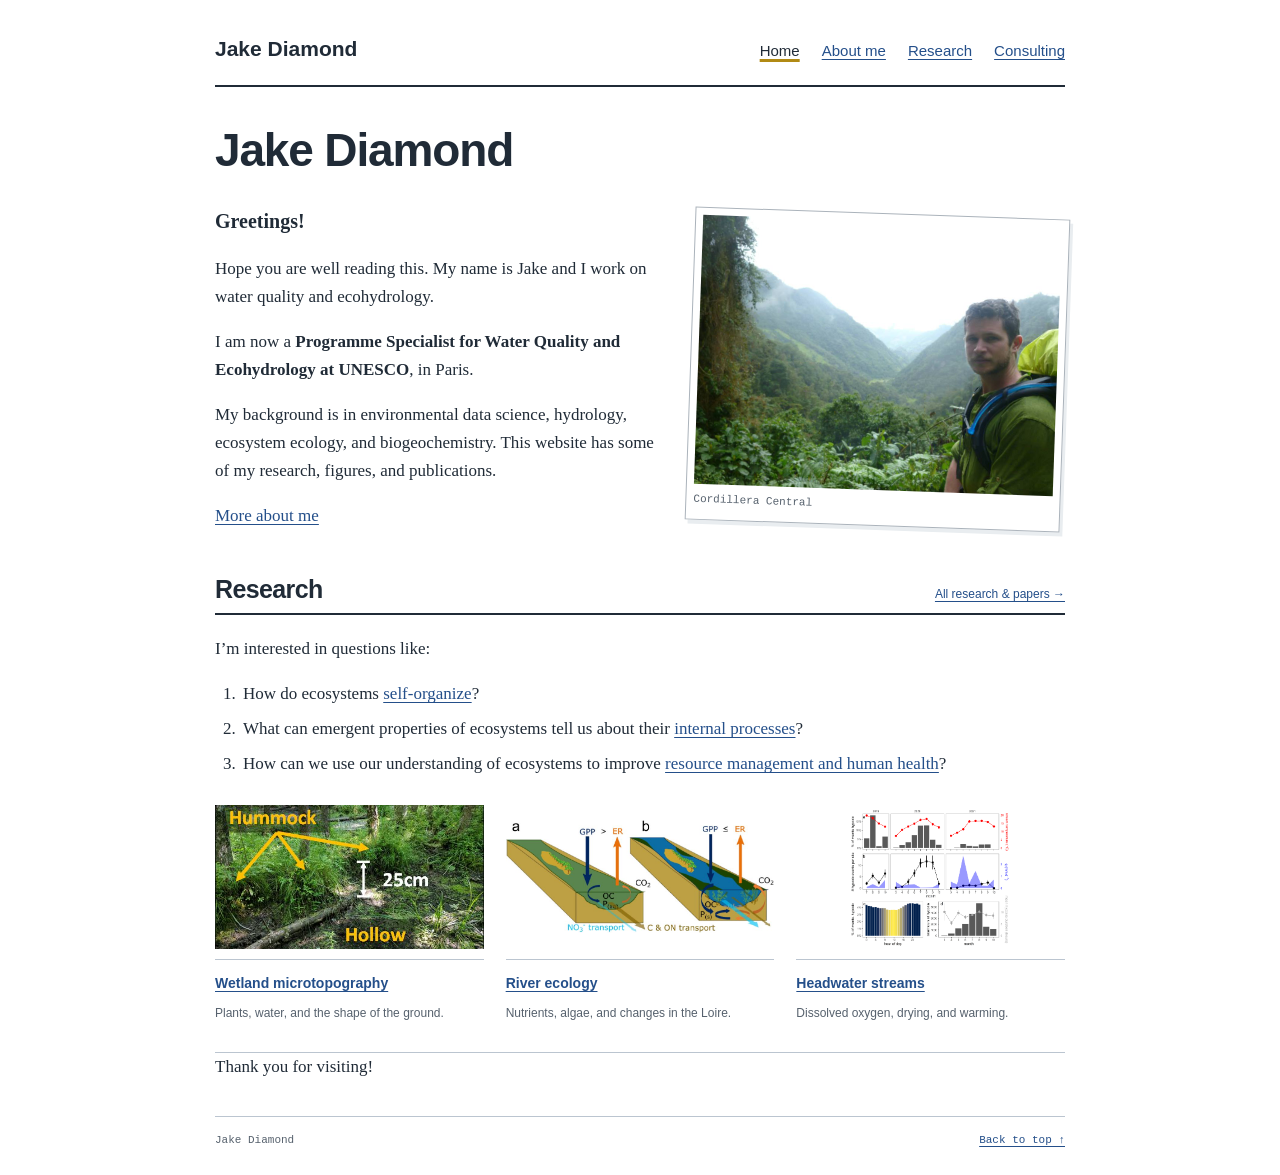
==== commit 58a7da12: "Simplify navigation, synthesize publications, and mask contact email" ====
--- a/index.html
+++ b/index.html
@@ -159,13 +159,10 @@
 
 
 
-<aside class="site-rail" aria-label="Site navigation">
-<a class="site-name" href="index.html">Jake <br>Diamond<span aria-hidden="true">.</span></a>
-<p class="site-subtitle">Water quality<br>&amp; ecohydrology</p>
-<nav aria-label="Main navigation"><a href="index.html">Home</a><a href="about.html">About me</a><a href="research.html">Research</a><a href="business.html">Consulting</a><a href="docs/CV.pdf">CV <small>(archive PDF)</small></a></nav>
-<div class="elsewhere"><p>Elsewhere</p><a href="https://fr.linkedin.com/in/jacobsdiamond">LinkedIn</a><a href="https://scholar.google.com/citations?user=BsBmdAUAAAAJ&amp;hl=en">Google Scholar</a><a href="https://orcid.org/0000-0002-5392-5707">ORCID</a><a href="https://github.com/jakediamond">GitHub</a></div>
-<p class="rail-contact"><a href="mailto:diamondjacob@gmail.com">Email me</a></p>
-</aside>
+<header class="site-header">
+<a class="site-name" href="index.html">Jake Diamond</a>
+<nav aria-label="Main navigation"><a href="index.html">Home</a><a href="about.html">About me</a><a href="research.html">Research</a><a href="business.html">Consulting</a></nav>
+</header>
 
 <div id="header">
 
@@ -175,9 +172,6 @@
 </div>
 
 
-<div class="page-label">
-jakediamond.science
-</div>
 <h1>
 Jake Diamond
 </h1>
@@ -200,8 +194,7 @@
 figures, and publications.
 </p>
 <p>
-<a href="about.html">More about me</a> ·
-<a href="mailto:diamondjacob@gmail.com">Get in touch</a>
+<a href="about.html">More about me</a>
 </p>
 </div>
 <figure class="home-photo">
@@ -259,19 +252,11 @@
 </figure>
 </div>
 </section>
-<section class="home-contact">
-<h2>
-Contact
-</h2>
-<p>
-<a href="mailto:diamondjacob@gmail.com">diamondjacob@gmail.com</a>
-</p>
-<p>
+<p class="home-contact">
 Thank you for visiting!
 </p>
-</section>
-
-<footer class="site-footer"><span>Jake Diamond · <a href="mailto:diamondjacob@gmail.com">Email</a></span><a href="#">Back to top ↑</a></footer>
+
+<footer class="site-footer"><span>Jake Diamond</span><a href="#">Back to top ↑</a></footer>
 <script src="site.js" defer></script>
 
 
--- a/styles.css
+++ b/styles.css
@@ -15,10 +15,10 @@
   margin: 0;
 }
 body .main-container {
-  max-width: 1110px;
+  max-width: 920px;
   min-height: 100vh;
   margin: 0 auto;
-  padding: 45px 35px 25px 265px;
+  padding: 32px 35px 25px;
   position: relative;
 }
 a { color: var(--blue); text-decoration: underline; text-underline-offset: 3px; }
@@ -42,28 +42,12 @@
 figure { margin: 0; }
 figcaption { font: 12px/1.45 Arial, Helvetica, sans-serif; color: var(--muted); margin-top: 8px; }
 .page-label { color: var(--muted); font: 12px/1.5 "Courier New", monospace; border-top: 3px solid var(--ink); padding-top: 10px; }
-.site-rail {
-  position: absolute;
-  top: 45px;
-  left: 25px;
-  width: 190px;
-  background: var(--yellow);
-  border: 1px solid var(--ink);
-  box-shadow: 5px 5px 0 var(--ink);
-  padding: 24px 20px 13px;
-  font-family: Arial, Helvetica, sans-serif;
-}
-.site-name { display: block; color: var(--ink); font-size: 34px; font-weight: 800; line-height: .98; letter-spacing: -1.7px; text-decoration: none; }
-.site-name span { color: #a8391d; }
-.site-subtitle { font: 12px/1.5 "Courier New", monospace; margin: 17px 0 22px; }
-.site-rail nav { border-top: 1px solid #766d49; border-bottom: 1px solid #766d49; padding: 12px 0; }
-.site-rail nav a { display: block; font-size: 15px; padding: 5px 7px; margin-left: -7px; color: var(--ink); }
-.site-rail nav a[aria-current="page"] { background: var(--ink); color: #fff; text-decoration: none; }
-.site-rail small { font-size: 10px; }
-.elsewhere { padding-top: 20px; }
-.elsewhere p { font: 11px "Courier New", monospace; margin-bottom: 7px; }
-.elsewhere a { display: block; font-size: 12px; padding: 3px 0; color: var(--ink); }
-.rail-contact { margin-top: 20px; font-size: 13px; }
+/* The navigation stays visible as ordinary links at every screen size. */
+.site-header { display: flex; align-items: baseline; justify-content: space-between; flex-wrap: wrap; gap: 12px 25px; border-bottom: 2px solid var(--ink); padding: 0 0 16px; margin-bottom: 36px; font-family: Arial, sans-serif; }
+.site-name { color: var(--ink); font-weight: 700; font-size: 21px; text-decoration: none; }
+.site-header nav { display: flex; flex-wrap: wrap; gap: 6px 22px; }
+.site-header nav a { font-size: 15px; padding: 5px 0; }
+.site-header nav a[aria-current="page"] { color: var(--ink); text-decoration-thickness: 3px; text-decoration-color: #b18a14; }
 .home-top { display: grid; grid-template-columns: 1.2fr 1fr; gap: 25px; align-items: start; }
 .hello { font-weight: bold; font-size: 20px; }
 .home-photo { margin-top: 8px; transform: rotate(2deg); background: #fff; padding: 7px 7px 11px; border: 1px solid #abb3bb; box-shadow: 3px 4px 0 #e9edf0; }
@@ -94,61 +78,44 @@
 .section img { max-width: 100%; height: auto; margin-bottom: 12px; }
 .profile-links { font: 13px/1.6 Arial, sans-serif; margin: 18px 0; }
 .research-note { color: var(--muted); font-size: 14px; }
-.research-index { background: #f0f3f6; border: 1px solid var(--rule); padding: 20px; margin: 25px 0 35px; }
-.index-header { display: grid; grid-template-columns: 1fr 1.1fr; align-items: start; gap: 20px; }
-.index-header h2 { margin: 0; font-size: 20px; }
-.research-search label { font: 12px Arial, sans-serif; display: block; margin: 0 0 5px; }
-.research-search input { box-sizing: border-box; width: 100%; font: 13px/1.4 Arial, sans-serif; padding: 7px; background: white; color: var(--ink); border: 1px solid #7f8e9b; border-radius: 0; }
-#topic-status { font: 11px Arial, sans-serif; color: var(--muted); margin: 6px 0 12px; }
-#topic-list { list-style: none; padding: 0; margin: 0; }
-#topic-list li { margin: 0; padding: 0; border-top: 1px solid #d4dce2; }
-#topic-list a { display: grid; grid-template-columns: 180px 1fr; gap: 10px; padding: 7px 0; font-size: 14px; }
-#topic-list span:first-child { font: 11px/1.8 "Courier New", monospace; color: var(--muted); }
-.no-topics { font-size: 14px; margin: 15px 0 0; }
+.research-contents { margin: 22px 0 40px; }
+.research-contents ul { padding-left: 20px; }
+.research-contents li { margin: 3px 0; }
+.research-section { margin-top: 42px; border-top: 1px solid var(--rule); padding-top: 22px; }
+.research-section h2 { margin: 0 0 15px; }
+.papers { list-style: none; padding: 0; margin: 28px 0 0; }
+.paper { padding: 0; margin: 0 0 30px; }
+.paper h3 { font: 700 18px/1.4 Arial, sans-serif; letter-spacing: 0; margin: 0 0 7px; }
+.paper .citation { font: 13px/1.6 Arial, sans-serif; color: var(--muted); margin-bottom: 8px; }
+.paper-summary { margin: 0; font-size: 16px; line-height: 1.6; }
+.paper-links { font: 13px/1.6 Arial, sans-serif; margin: 6px 0 0; }
 .expertise-list>ul { columns: 2; column-gap: 35px; }
 .expertise-list>ul>li { break-inside: avoid; margin-bottom: 22px; font-weight: bold; }
 .expertise-list ul ul { font-weight: normal; font-size: 15px; padding-left: 18px; margin-top: 8px; }
 .skip-link { position: fixed; top: -100px; left: 15px; z-index: 2000; padding: 8px 14px; background: var(--ink); color: white; }
 .skip-link:focus { top: 10px; color: white; }
 [hidden] { display: none !important; }
-@media (max-width: 950px) {
-  body .main-container { padding-left: 225px; padding-right: 25px; }
-  .site-rail { width: 165px; padding: 20px 15px 10px; }
-  .site-name { font-size: 31px; }
-  .home-top { grid-template-columns: 1fr; }
-  .home-photo { width: 70%; margin: 8px auto 20px; }
-  .research-figures { gap: 13px; }
-  .research-figures img { height: 120px; }
-}
 @media (max-width: 680px) {
   body { font-size: 16px; }
-  body .main-container { padding: 0 20px 25px; }
-  .site-rail { position: static; width: auto; margin: 0 -20px 27px; padding: 17px 20px 12px; box-shadow: none; border-width: 0 0 2px; }
-  .site-name { font-size: 22px; letter-spacing: -.6px; }
-  .site-name br { display: none; }
-  .site-name br:after { content: " "; }
-  .site-subtitle { display: none; }
-  .site-rail nav { display: flex; flex-wrap: wrap; gap: 3px 16px; padding: 10px 0 0; border: 0; }
-  .site-rail nav a { padding: 4px 6px; margin: 0 -6px; font-size: 13px; }
-  .elsewhere, .rail-contact { display: none; }
+  body .main-container { padding: 22px 20px; }
+  .site-header { margin-bottom: 27px; gap: 10px; }
+  .site-header nav { width: 100%; gap: 4px 20px; }
+  .site-header nav a { font-size: 14px; }
   h1 { font-size: 36px; margin-bottom: 22px; }
-  .home-top { gap: 15px; }
-  .home-photo { width: 86%; }
+  .home-top { grid-template-columns: 1fr; gap: 15px; }
+  .home-photo { width: 86%; margin: 8px auto 20px; }
   .research-figures { grid-template-columns: 1fr; gap: 22px; }
   .research-figures figure { display: flow-root; }
-  .research-figures img { width: 135px; height: 105px; float: left; margin: 0 14px 0 0; padding: 0; border: 0; }
-  .research-figures figcaption { font-size: 12px; }
-  .section-line { align-items: center; }
+  .research-figures img { width: 120px; height: 100px; float: left; margin: 0 14px 0 0; padding: 0; border: 0; }
   .section-line>a { max-width: 145px; text-align: right; }
   .about-photo { float: none; width: 100%; margin: 20px 0; }
-  .section [style*="float:"] { float: none !important; max-width: 100%; margin: 15px 0 !important; }
-  .section img { display: block; margin: auto auto 15px; }
-  .index-header { grid-template-columns: 1fr; gap: 16px; }
-  #topic-list a { grid-template-columns: 1fr; gap: 0; }
   .expertise-list>ul { columns: 1; }
+  .paper h3 { font-size: 17px; }
+  .research-section { margin-top: 32px; }
 }
 @media print {
-  .site-rail, .site-footer, .research-search, .skip-link { display: none !important; }
+  .site-header, .site-footer, .skip-link { display: none !important; }
   body .main-container { padding: 0; max-width: none; }
   .home-photo { transform: none; }
+  .paper { break-inside: avoid; }
 }
